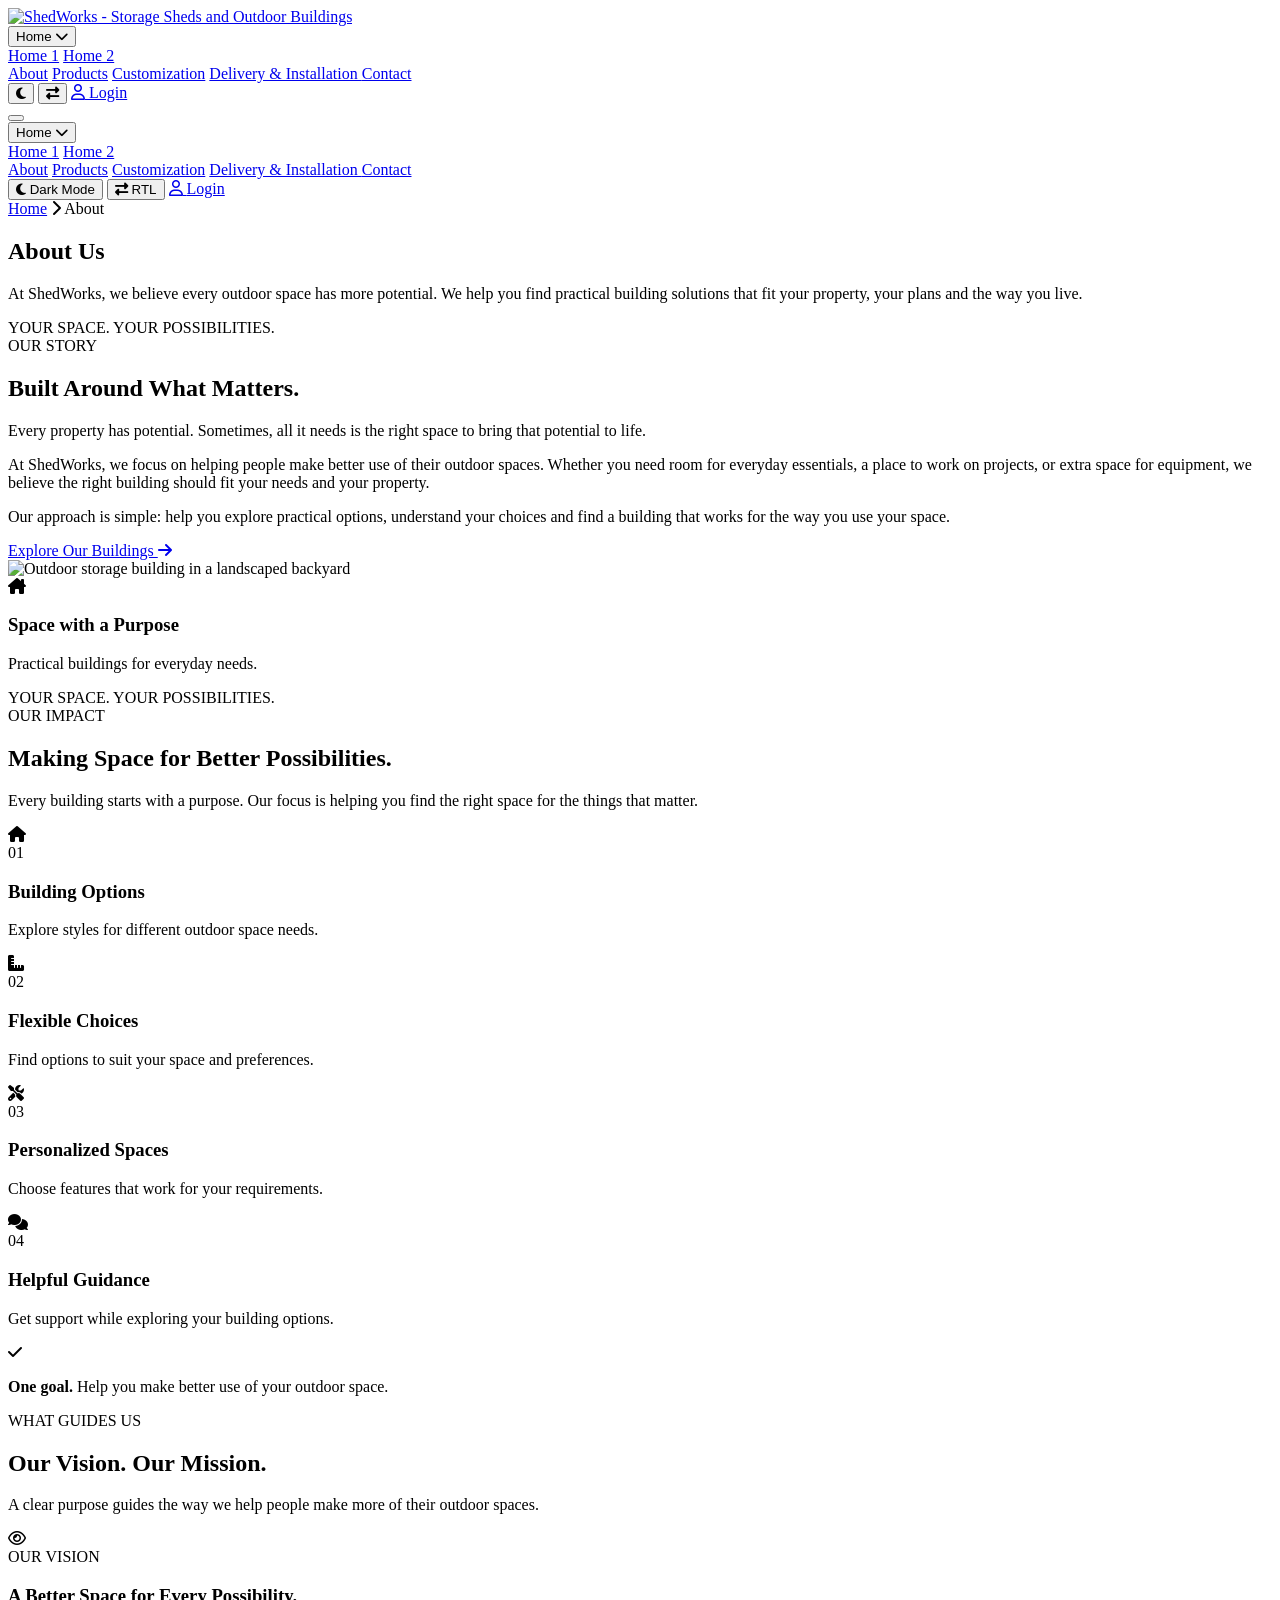
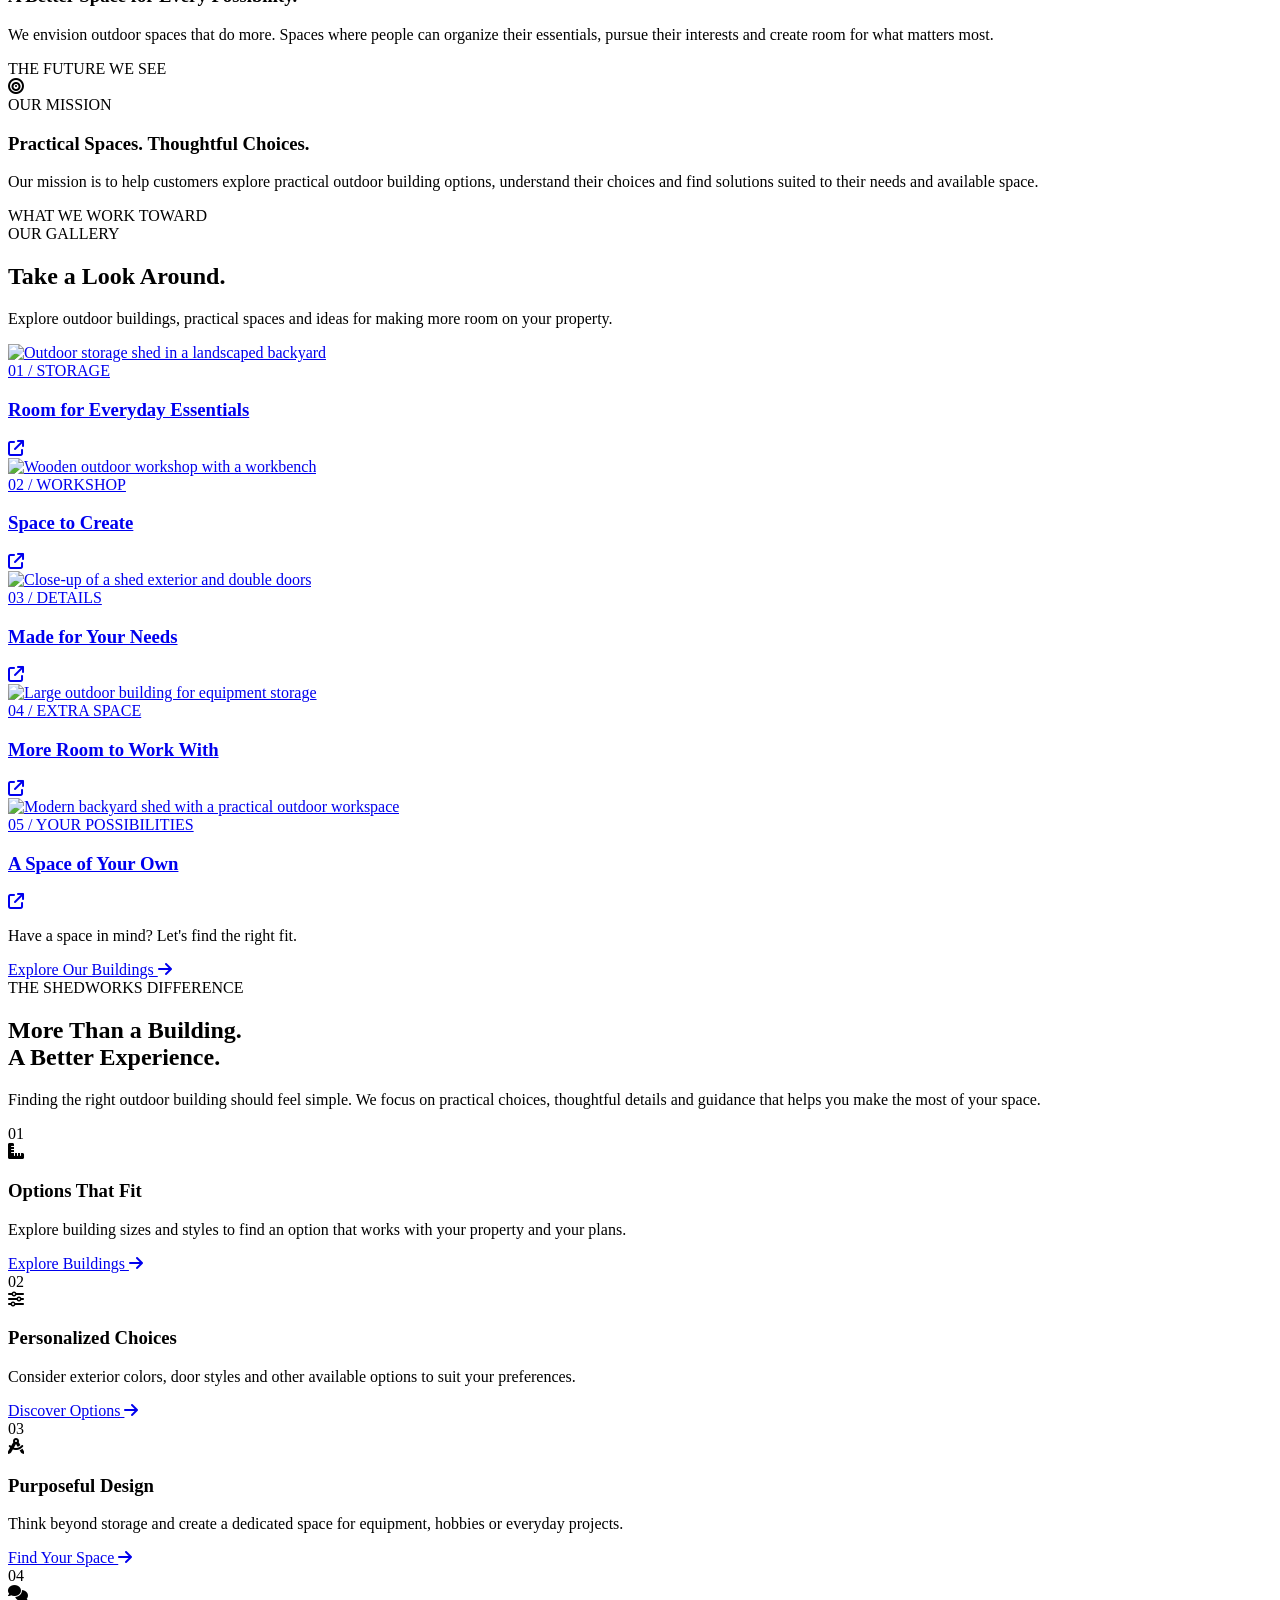
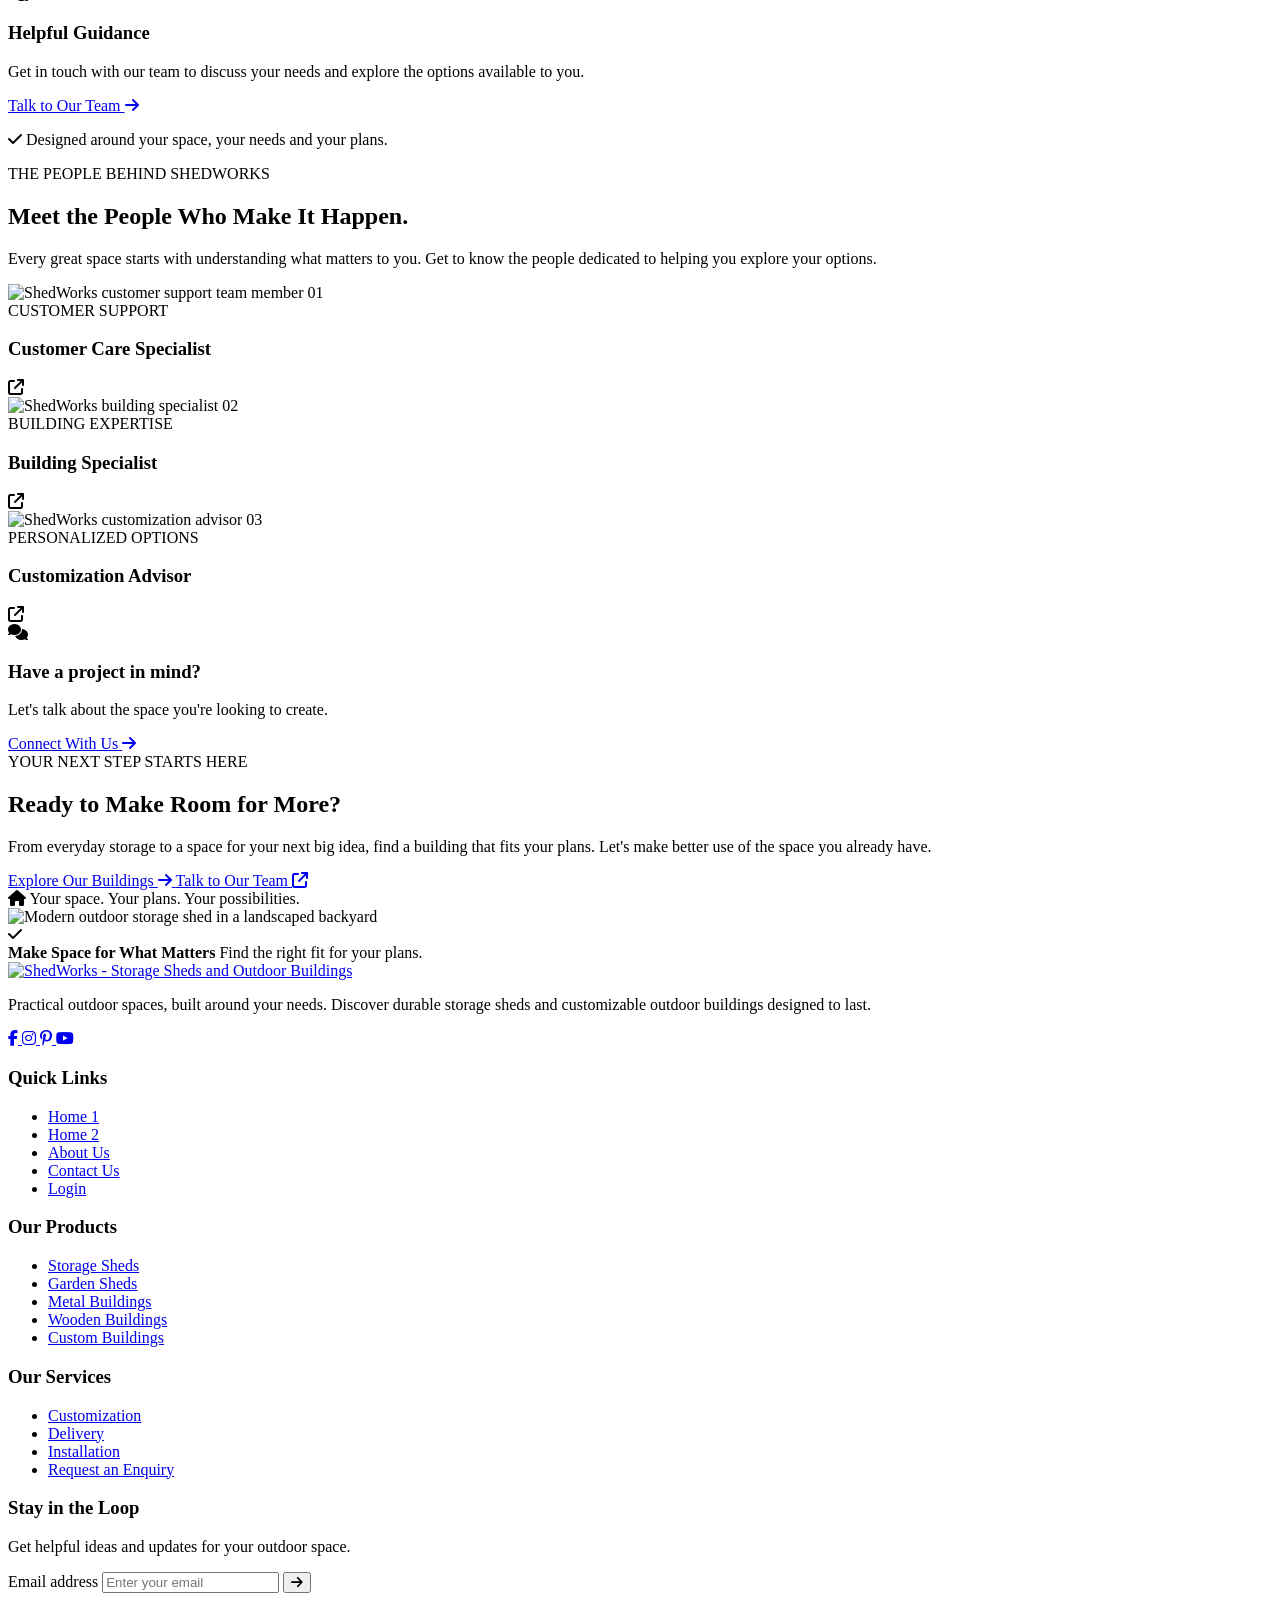
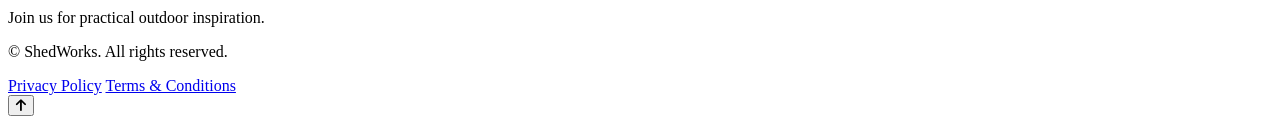
==== about.html @ f92cc361 "Add files via upload" ====
<!DOCTYPE html>
<html lang="en">

<head>
    <meta charset="UTF-8">
    <meta name="viewport" content="width=device-width, initial-scale=1.0">
    <script src="js/preferences.js"></script>

    <title>ShedWorks</title>

    <meta name="description"
        content="Explore durable storage sheds, garden sheds, garages, and customizable outdoor buildings with ShedWorks.">

    <!-- Google Fonts -->
    <link rel="preconnect" href="https://fonts.googleapis.com">
    <link rel="preconnect" href="https://fonts.gstatic.com" crossorigin>

    <!-- Website Favicon -->
    <link rel="icon" type="image/png" href="images/favicon.png">


    <link href="https://fonts.googleapis.com/css2?family=DM+Sans:wght@400;500&family=Sora:wght@400;500;600&display=swap"
        rel="stylesheet">

    <!-- Font Awesome -->
    <link rel="stylesheet" href="https://cdnjs.cloudflare.com/ajax/libs/font-awesome/6.7.2/css/all.min.css">

    <!-- Main CSS -->
    <link rel="stylesheet" href="css/style.css">
</head>

<body>


    <!-- ================= HEADER ================= -->
    <header class="sw-header" id="siteHeader">
        <div class="sw-header-inner">

            <!-- Logo: Left Edge -->
            <a href="index.html" class="sw-logo" aria-label="ShedWorks Home">
                <img src="images/logo.png" alt="ShedWorks - Storage Sheds and Outdoor Buildings">
            </a>

            <!-- Desktop Navigation: Center -->
            <nav class="sw-desktop-nav" aria-label="Main navigation">
                <div class="sw-nav-item sw-home-item">
                    <button class="sw-nav-link sw-home-trigger" type="button" aria-expanded="false"
                        aria-controls="swHomeDropdown">
                        <span>Home</span>
                        <i class="fa-solid fa-chevron-down"></i>
                    </button>

                    <div class="sw-home-dropdown" id="swHomeDropdown">
                        <a href="index.html">Home 1</a>
                        <a href="home-2.html">Home 2</a>
                    </div>
                </div>

                <a href="about.html" class="sw-nav-link">About</a>
                <a href="products.html" class="sw-nav-link">Products</a>
                <a href="customization.html" class="sw-nav-link">Customization</a>
                <a href="delivery-installation.html" class="sw-nav-link">
                    Delivery &amp; Installation
                </a>
                <a href="contact.html" class="sw-nav-link">Contact</a>
            </nav>

            <!-- Desktop Actions: Right Edge -->
            <div class="sw-desktop-actions">

                <button class="sw-icon-btn sw-theme-toggle" type="button" aria-label="Enable dark mode"
                    title="Toggle dark mode">
                    <i class="fa-solid fa-moon"></i>
                </button>

                <button class="sw-icon-btn sw-rtl-toggle" type="button" aria-label="Switch to RTL layout"
                    aria-pressed="false" title="Toggle RTL">
                    <i class="fa-solid fa-right-left"></i>
                </button>

                <a href="login.html" class="sw-login-btn">
                    <i class="fa-regular fa-user"></i>
                    <span>Login</span>
                </a>

            </div>

            <!-- Responsive Menu Toggle -->
            <button class="sw-menu-toggle" type="button" aria-label="Open navigation menu" aria-expanded="false"
                aria-controls="swMobileMenu">
                <span></span>
                <span></span>
                <span></span>
            </button>

        </div>

        <!-- Responsive Navigation Panel -->
        <div class="sw-mobile-menu" id="swMobileMenu" aria-hidden="true">

            <nav class="sw-mobile-nav" aria-label="Mobile navigation">

                <div class="sw-mobile-home">
                    <button class="sw-mobile-home-trigger" type="button" aria-expanded="false"
                        aria-controls="swMobileHomeDropdown">
                        <span>Home</span>
                        <i class="fa-solid fa-chevron-down"></i>
                    </button>

                    <div class="sw-mobile-home-dropdown" id="swMobileHomeDropdown">
                        <a href="index.html">Home 1</a>
                        <a href="home-2.html">Home 2</a>
                    </div>
                </div>

                <a href="about.html">About</a>
                <a href="products.html">Products</a>
                <a href="customization.html">Customization</a>
                <a href="delivery-installation.html">
                    Delivery &amp; Installation
                </a>
                <a href="contact.html">Contact</a>

            </nav>

            <!-- Toggles and Login Inside Responsive Menu -->
            <div class="sw-mobile-actions">

                <button class="sw-mobile-action sw-theme-toggle" type="button" aria-label="Enable dark mode">
                    <i class="fa-solid fa-moon"></i>
                    <span>Dark Mode</span>
                </button>

                <button class="sw-mobile-action sw-rtl-toggle" type="button" aria-pressed="false"
                    aria-label="Switch to RTL layout">
                    <i class="fa-solid fa-right-left"></i>
                    <span>RTL</span>
                </button>

                <a href="login.html" class="sw-mobile-login">
                    <i class="fa-regular fa-user"></i>
                    <span>Login</span>
                </a>

            </div>
        </div>
    </header>
    <!-- =============== END HEADER =============== -->


    <!-- =========================================
     SHEDWORKS — COMMON INNER PAGE HERO
========================================= -->
    <section class="sw-pagehero about-banner" id="pageHero">

        <div class="sw-pagehero-overlay"></div>

        <div class="sw-pagehero-container">

            <div class="sw-pagehero-content">

                <div class="sw-pagehero-breadcrumb">
                    <a href="index.html">Home</a>
                    <i class="fa-solid fa-chevron-right"></i>
                    <span aria-current="page">About</span>
                </div>

                <h1 class="sw-pagehero-title">
                    About Us
                </h1>

                <p class="sw-pagehero-description">
                    At ShedWorks, we believe every outdoor space has more potential. We help you find practical building
                    solutions that fit your property, your plans and the way you live.
                </p>

                <div class="sw-pagehero-bottom">
                    <span class="sw-pagehero-bottom-line"></span>
                    <span class="sw-pagehero-bottom-text">
                        YOUR SPACE. YOUR POSSIBILITIES.
                    </span>
                </div>

            </div>

        </div>

    </section>
    <!-- =============== END COMMON PAGE HERO =============== -->


    <!-- ==========================================
     ABOUT PAGE - OUR STORY
=========================================== -->
    <section class="sw-about-story" id="ourStory">

        <div class="sw-about-story-container">

            <!-- LEFT CONTENT -->
            <div class="sw-about-story-content">

                <span class="sw-about-story-eyebrow">
                    <span class="sw-about-story-line"></span>
                    OUR STORY
                </span>

                <h2 class="sw-about-story-title">
                    Built Around
                    <span>What Matters.</span>
                </h2>

                <p class="sw-about-story-intro">
                    Every property has potential. Sometimes, all it needs
                    is the right space to bring that potential to life.
                </p>

                <p class="sw-about-story-text">
                    At ShedWorks, we focus on helping people make better
                    use of their outdoor spaces. Whether you need room
                    for everyday essentials, a place to work on projects,
                    or extra space for equipment, we believe the right
                    building should fit your needs and your property.
                </p>

                <p class="sw-about-story-text">
                    Our approach is simple: help you explore practical
                    options, understand your choices and find a building
                    that works for the way you use your space.
                </p>

                <a href="products.html" class="sw-about-story-btn">
                    Explore Our Buildings
                    <i class="fa-solid fa-arrow-right"></i>
                </a>

            </div>

            <!-- RIGHT VISUAL -->
            <div class="sw-about-story-visual">

                <div class="sw-about-story-image">
                    <img src="images/about-our-story.jpg" alt="Outdoor storage building in a landscaped backyard"
                        loading="lazy">
                </div>

                <div class="sw-about-story-note">

                    <div class="sw-about-story-note-icon">
                        <i class="fa-solid fa-house-chimney"></i>
                    </div>

                    <div class="sw-about-story-note-content">
                        <h3>Space with a Purpose</h3>
                        <p>Practical buildings for everyday needs.</p>
                    </div>

                </div>

                <div class="sw-about-story-caption">
                    <span class="sw-about-story-caption-dot"></span>
                    YOUR SPACE. YOUR POSSIBILITIES.
                </div>

            </div>

        </div>

    </section>


    <!-- ==========================================
     ABOUT PAGE - OUR IMPACT / STATS
=========================================== -->
    <section class="sw-about-stats" id="ourImpact">

        <div class="sw-about-stats-container">

            <!-- SECTION HEADING -->
            <div class="sw-about-stats-heading">

                <span class="sw-about-stats-eyebrow">
                    OUR IMPACT
                </span>

                <h2>
                    Making Space for
                    <span>Better Possibilities.</span>
                </h2>

                <p>
                    Every building starts with a purpose.
                    Our focus is helping you find the right space
                    for the things that matter.
                </p>

            </div>

            <!-- STATS CARDS -->
            <div class="sw-about-stats-grid">

                <article class="sw-about-stat-card">
                    <div class="sw-about-stat-icon">
                        <i class="fa-solid fa-house"></i>
                    </div>

                    <span class="sw-about-stat-number">01</span>

                    <h3>Building Options</h3>

                    <p>
                        Explore styles for different outdoor space needs.
                    </p>
                </article>

                <article class="sw-about-stat-card">
                    <div class="sw-about-stat-icon">
                        <i class="fa-solid fa-ruler-combined"></i>
                    </div>

                    <span class="sw-about-stat-number">02</span>

                    <h3>Flexible Choices</h3>

                    <p>
                        Find options to suit your space and preferences.
                    </p>
                </article>

                <article class="sw-about-stat-card">
                    <div class="sw-about-stat-icon">
                        <i class="fa-solid fa-screwdriver-wrench"></i>
                    </div>

                    <span class="sw-about-stat-number">03</span>

                    <h3>Personalized Spaces</h3>

                    <p>
                        Choose features that work for your requirements.
                    </p>
                </article>

                <article class="sw-about-stat-card">
                    <div class="sw-about-stat-icon">
                        <i class="fa-solid fa-comments"></i>
                    </div>

                    <span class="sw-about-stat-number">04</span>

                    <h3>Helpful Guidance</h3>

                    <p>
                        Get support while exploring your building options.
                    </p>
                </article>

            </div>

            <!-- BOTTOM MESSAGE -->
            <div class="sw-about-stats-bottom">
                <div class="sw-about-stats-bottom-mark">
                    <i class="fa-solid fa-check"></i>
                </div>

                <p>
                    <strong>One goal.</strong>
                    Help you make better use of your outdoor space.
                </p>

            </div>

        </div>

    </section>


    <!-- ==========================================
     ABOUT PAGE - VISION & MISSION
=========================================== -->
    <section class="sw-about-purpose" id="ourPurpose">

        <div class="sw-about-purpose-container">

            <!-- SECTION HEADER -->
            <div class="sw-about-purpose-heading">
                <span class="sw-about-purpose-eyebrow">
                    WHAT GUIDES US
                </span>

                <h2>
                    Our Vision. <span>Our Mission.</span>
                </h2>

                <p>
                    A clear purpose guides the way we help people
                    make more of their outdoor spaces.
                </p>
            </div>

            <!-- VISION & MISSION CARDS -->
            <div class="sw-about-purpose-grid">

                <!-- VISION CARD -->
                <article class="sw-about-purpose-card sw-about-vision">

                    <div class="sw-about-purpose-card-top">
                        <div class="sw-about-purpose-icon">
                            <i class="fa-regular fa-eye"></i>
                        </div>

                        <span class="sw-about-purpose-label">
                            OUR VISION
                        </span>
                    </div>

                    <h3>
                        A Better Space for
                        <span>Every Possibility.</span>
                    </h3>

                    <p>
                        We envision outdoor spaces that do more.
                        Spaces where people can organize their essentials,
                        pursue their interests and create room for what
                        matters most.
                    </p>

                    <div class="sw-about-purpose-bottom">
                        <span class="sw-about-purpose-line"></span>
                        <span>THE FUTURE WE SEE</span>
                    </div>

                </article>

                <!-- MISSION CARD -->
                <article class="sw-about-purpose-card sw-about-mission">

                    <div class="sw-about-purpose-card-top">
                        <div class="sw-about-purpose-icon">
                            <i class="fa-solid fa-bullseye"></i>
                        </div>

                        <span class="sw-about-purpose-label">
                            OUR MISSION
                        </span>
                    </div>

                    <h3>
                        Practical Spaces.
                        <span>Thoughtful Choices.</span>
                    </h3>

                    <p>
                        Our mission is to help customers explore practical
                        outdoor building options, understand their choices
                        and find solutions suited to their needs and
                        available space.
                    </p>

                    <div class="sw-about-purpose-bottom">
                        <span class="sw-about-purpose-line"></span>
                        <span>WHAT WE WORK TOWARD</span>
                    </div>

                </article>

            </div>

        </div>

    </section>


    <!-- ==========================================
     ABOUT PAGE - OUR GALLERY
=========================================== -->
    <section class="sw-about-gallery" id="ourGallery">

        <div class="sw-about-gallery-container">

            <!-- SECTION HEADER -->
            <div class="sw-about-gallery-header">
                <div>
                    <span class="sw-about-gallery-eyebrow">
                        OUR GALLERY
                    </span>

                    <h2>
                        Take a Look <span>Around.</span>
                    </h2>
                </div>

                <p>
                    Explore outdoor buildings, practical spaces
                    and ideas for making more room on your property.
                </p>
            </div>

            <!-- GALLERY GRID -->
            <div class="sw-about-gallery-grid">

                <!-- IMAGE 1 -->
                <a href="products.html" class="sw-about-gallery-item sw-about-gallery-large">

                    <img src="images/about-gallery-1.jpg" alt="Outdoor storage shed in a landscaped backyard"
                        loading="lazy">

                    <div class="sw-about-gallery-overlay">
                        <span>01 / STORAGE</span>
                        <h3>Room for Everyday Essentials</h3>
                        <span class="sw-about-gallery-arrow">
                            <i class="fa-solid fa-arrow-up-right-from-square"></i>
                        </span>
                    </div>

                </a>

                <!-- IMAGE 2 -->
                <a href="products.html" class="sw-about-gallery-item">

                    <img src="images/about-gallery-2.jpg" alt="Wooden outdoor workshop with a workbench" loading="lazy">

                    <div class="sw-about-gallery-overlay">
                        <span>02 / WORKSHOP</span>
                        <h3>Space to Create</h3>
                        <span class="sw-about-gallery-arrow">
                            <i class="fa-solid fa-arrow-up-right-from-square"></i>
                        </span>
                    </div>

                </a>

                <!-- IMAGE 3 -->
                <a href="customization.html" class="sw-about-gallery-item">

                    <img src="images/about-gallery-3.jpg" alt="Close-up of a shed exterior and double doors"
                        loading="lazy">

                    <div class="sw-about-gallery-overlay">
                        <span>03 / DETAILS</span>
                        <h3>Made for Your Needs</h3>
                        <span class="sw-about-gallery-arrow">
                            <i class="fa-solid fa-arrow-up-right-from-square"></i>
                        </span>
                    </div>

                </a>

                <!-- IMAGE 4 -->
                <a href="products.html" class="sw-about-gallery-item">

                    <img src="images/about-gallery-4.jpg" alt="Large outdoor building for equipment storage"
                        loading="lazy">

                    <div class="sw-about-gallery-overlay">
                        <span>04 / EXTRA SPACE</span>
                        <h3>More Room to Work With</h3>
                        <span class="sw-about-gallery-arrow">
                            <i class="fa-solid fa-arrow-up-right-from-square"></i>
                        </span>
                    </div>

                </a>


                <a href="products.html" class="sw-about-gallery-item">

                    <img src="images/about-gallery-5.jpg" alt="Modern backyard shed with a practical outdoor workspace"
                        loading="lazy">

                    <div class="sw-about-gallery-overlay">
                        <span>05 / YOUR POSSIBILITIES</span>
                        <h3>A Space of Your Own</h3>
                        <span class="sw-about-gallery-arrow">
                            <i class="fa-solid fa-arrow-up-right-from-square"></i>
                        </span>
                    </div>

                </a>

            </div>

            <!-- BOTTOM CTA -->
            <div class="sw-about-gallery-bottom">
                <p>Have a space in mind? Let's find the right fit.</p>

                <a href="products.html" class="sw-about-gallery-btn">
                    Explore Our Buildings
                    <i class="fa-solid fa-arrow-right"></i>
                </a>
            </div>

        </div>

    </section>


    <!-- WHAT MAKES US DIFFERENT -->
    <section class="sw-about-different">

        <div class="sw-about-different-container">

            <div class="sw-about-different-heading">
                <span class="sw-about-different-eyebrow">
                    THE SHEDWORKS DIFFERENCE
                </span>

                <h2>
                    More Than a Building.<br>
                    <span>A Better Experience.</span>
                </h2>

                <p>
                    Finding the right outdoor building should feel simple.
                    We focus on practical choices, thoughtful details and
                    guidance that helps you make the most of your space.
                </p>
            </div>

            <div class="sw-about-different-grid">

                <article class="sw-about-different-card">
                    <div class="sw-about-different-number">01</div>

                    <div class="sw-about-different-icon">
                        <i class="fa-solid fa-ruler-combined"></i>
                    </div>

                    <h3>Options That Fit</h3>

                    <p>
                        Explore building sizes and styles to find an option
                        that works with your property and your plans.
                    </p>

                    <a href="products.html" class="sw-about-different-link">
                        Explore Buildings
                        <i class="fa-solid fa-arrow-right"></i>
                    </a>
                </article>

                <article class="sw-about-different-card">
                    <div class="sw-about-different-number">02</div>

                    <div class="sw-about-different-icon">
                        <i class="fa-solid fa-sliders"></i>
                    </div>

                    <h3>Personalized Choices</h3>

                    <p>
                        Consider exterior colors, door styles and other
                        available options to suit your preferences.
                    </p>

                    <a href="customization.html" class="sw-about-different-link">
                        Discover Options
                        <i class="fa-solid fa-arrow-right"></i>
                    </a>
                </article>

                <article class="sw-about-different-card">
                    <div class="sw-about-different-number">03</div>

                    <div class="sw-about-different-icon">
                        <i class="fa-solid fa-compass-drafting"></i>
                    </div>

                    <h3>Purposeful Design</h3>

                    <p>
                        Think beyond storage and create a dedicated space
                        for equipment, hobbies or everyday projects.
                    </p>

                    <a href="products.html" class="sw-about-different-link">
                        Find Your Space
                        <i class="fa-solid fa-arrow-right"></i>
                    </a>
                </article>

                <article class="sw-about-different-card">
                    <div class="sw-about-different-number">04</div>

                    <div class="sw-about-different-icon">
                        <i class="fa-solid fa-comments"></i>
                    </div>

                    <h3>Helpful Guidance</h3>

                    <p>
                        Get in touch with our team to discuss your needs
                        and explore the options available to you.
                    </p>

                    <a href="contact.html" class="sw-about-different-link">
                        Talk to Our Team
                        <i class="fa-solid fa-arrow-right"></i>
                    </a>
                </article>

            </div>

            <div class="sw-about-different-bottom">
                <span class="sw-about-different-bottom-line"></span>

                <p>
                    <i class="fa-solid fa-check"></i>
                    Designed around your space, your needs and your plans.
                </p>

                <span class="sw-about-different-bottom-line"></span>
            </div>

        </div>

    </section>


    <!-- ABOUT PAGE - MEET OUR TEAM -->
    <section class="sw-about-team">

        <div class="sw-about-team-container">

            <div class="sw-about-team-header">
                <div>
                    <span class="sw-about-team-eyebrow">THE PEOPLE BEHIND SHEDWORKS</span>
                    <h2>Meet the People Who <span>Make It Happen.</span></h2>
                </div>

                <p>
                    Every great space starts with understanding what matters to you.
                    Get to know the people dedicated to helping you explore your options.
                </p>
            </div>

            <div class="sw-about-team-grid">

                <!-- Team Member 1 -->
                <article class="sw-about-team-card">
                    <div class="sw-about-team-image">
                        <img src="images/about-team-1.jpg" alt="ShedWorks customer support team member" loading="lazy">

                        <span class="sw-about-team-index">01</span>
                    </div>

                    <div class="sw-about-team-info">
                        <div>
                            <span class="sw-about-team-role">CUSTOMER SUPPORT</span>
                            <h3>Customer Care Specialist</h3>
                        </div>

                        <span class="sw-about-team-arrow">
                            <i class="fa-solid fa-arrow-up-right-from-square"></i>
                        </span>
                    </div>
                </article>

                <!-- Team Member 2 -->
                <article class="sw-about-team-card">
                    <div class="sw-about-team-image">
                        <img src="images/about-team-2.jpg" alt="ShedWorks building specialist" loading="lazy">

                        <span class="sw-about-team-index">02</span>
                    </div>

                    <div class="sw-about-team-info">
                        <div>
                            <span class="sw-about-team-role">BUILDING EXPERTISE</span>
                            <h3>Building Specialist</h3>
                        </div>

                        <span class="sw-about-team-arrow">
                            <i class="fa-solid fa-arrow-up-right-from-square"></i>
                        </span>
                    </div>
                </article>

                <!-- Team Member 3 -->
                <article class="sw-about-team-card">
                    <div class="sw-about-team-image">
                        <img src="images/about-team-3.jpg" alt="ShedWorks customization advisor" loading="lazy">

                        <span class="sw-about-team-index">03</span>
                    </div>

                    <div class="sw-about-team-info">
                        <div>
                            <span class="sw-about-team-role">PERSONALIZED OPTIONS</span>
                            <h3>Customization Advisor</h3>
                        </div>

                        <span class="sw-about-team-arrow">
                            <i class="fa-solid fa-arrow-up-right-from-square"></i>
                        </span>
                    </div>
                </article>

            </div>

            <div class="sw-about-team-footer">
                <div class="sw-about-team-footer-text">
                    <span class="sw-about-team-footer-icon">
                        <i class="fa-solid fa-comments"></i>
                    </span>

                    <div>
                        <h3>Have a project in mind?</h3>
                        <p>Let's talk about the space you're looking to create.</p>
                    </div>
                </div>

                <a href="contact.html" class="sw-about-team-contact">
                    Connect With Us
                    <i class="fa-solid fa-arrow-right"></i>
                </a>
            </div>

        </div>

    </section>


    <!-- ABOUT PAGE - FINAL CTA -->
    <section class="sw-about-final-cta">

        <div class="sw-about-final-cta-container">

            <div class="sw-about-final-cta-content">

                <span class="sw-about-final-cta-eyebrow">
                    YOUR NEXT STEP STARTS HERE
                </span>

                <h2>
                    Ready to Make Room
                    <span>for More?</span>
                </h2>

                <p>
                    From everyday storage to a space for your next big idea,
                    find a building that fits your plans. Let's make better
                    use of the space you already have.
                </p>

                <div class="sw-about-final-cta-actions">

                    <a href="products.html" class="sw-about-final-cta-primary">
                        Explore Our Buildings
                        <i class="fa-solid fa-arrow-right"></i>
                    </a>

                    <a href="contact.html" class="sw-about-final-cta-secondary">
                        Talk to Our Team
                        <i class="fa-solid fa-arrow-up-right-from-square"></i>
                    </a>

                </div>

                <div class="sw-about-final-cta-note">
                    <i class="fa-solid fa-house"></i>
                    <span>Your space. Your plans. Your possibilities.</span>
                </div>

            </div>

            <div class="sw-about-final-cta-visual">

                <img src="images/about-final-cta.jpg" alt="Modern outdoor storage shed in a landscaped backyard"
                    loading="lazy">

                <div class="sw-about-final-cta-image-label">
                    <span class="sw-about-final-cta-label-icon">
                        <i class="fa-solid fa-check"></i>
                    </span>

                    <div>
                        <strong>Make Space for What Matters</strong>
                        <span>Find the right fit for your plans.</span>
                    </div>
                </div>

                <span class="sw-about-final-cta-decoration"></span>

            </div>

        </div>

    </section>


    <!-- ================= SHEDWORKS FOOTER ================= -->
    <footer class="sw-footer">

        <!-- Main Footer -->
        <div class="sw-footer-main">
            <div class="sw-footer-container">

                <!-- Brand Column -->
                <div class="sw-footer-brand">
                    <a href="index.html" class="sw-footer-logo">
                        <img src="images/logo-light.png" alt="ShedWorks - Storage Sheds and Outdoor Buildings">
                    </a>

                    <p class="sw-footer-description">
                        Practical outdoor spaces, built around your needs.
                        Discover durable storage sheds and customizable
                        outdoor buildings designed to last.
                    </p>

                    <div class="sw-footer-socials">
                        <a href="#" aria-label="Facebook">
                            <i class="fa-brands fa-facebook-f"></i>
                        </a>
                        <a href="#" aria-label="Instagram">
                            <i class="fa-brands fa-instagram"></i>
                        </a>
                        <a href="#" aria-label="Pinterest">
                            <i class="fa-brands fa-pinterest-p"></i>
                        </a>
                        <a href="#" aria-label="YouTube">
                            <i class="fa-brands fa-youtube"></i>
                        </a>
                    </div>
                </div>

                <!-- Quick Links -->
                <div class="sw-footer-column">
                    <h3>Quick Links</h3>
                    <ul>
                        <li><a href="index.html">Home 1</a></li>
                        <li><a href="home-2.html">Home 2</a></li>
                        <li><a href="about.html">About Us</a></li>
                        <li><a href="contact.html">Contact Us</a></li>
                        <li><a href="login.html">Login</a></li>
                    </ul>
                </div>

                <!-- Products -->
                <div class="sw-footer-column">
                    <h3>Our Products</h3>
                    <ul>
                        <li><a href="products.html">Storage Sheds</a></li>
                        <li><a href="products.html">Garden Sheds</a></li>
                        <li><a href="products.html">Metal Buildings</a></li>
                        <li><a href="products.html">Wooden Buildings</a></li>
                        <li><a href="customization.html">Custom Buildings</a></li>
                    </ul>
                </div>

                <!-- Services -->
                <div class="sw-footer-column">
                    <h3>Our Services</h3>
                    <ul>
                        <li><a href="customization.html">Customization</a></li>
                        <li><a href="delivery-installation.html">Delivery</a></li>
                        <li><a href="delivery-installation.html">Installation</a></li>
                        <li><a href="contact.html">Request an Enquiry</a></li>
                    </ul>
                </div>

                <!-- Newsletter -->
                <div class="sw-footer-newsletter">
                    <h3>Stay in the Loop</h3>

                    <p>
                        Get helpful ideas and updates for your
                        outdoor space.
                    </p>

                    <form class="sw-newsletter-form" id="swNewsletterForm">
                        <label class="sw-sr-only" for="swNewsletterEmail">
                            Email address
                        </label>

                        <input type="email" id="swNewsletterEmail" name="email" placeholder="Enter your email" required>

                        <button type="submit" aria-label="Subscribe">
                            <i class="fa-solid fa-arrow-right"></i>
                        </button>
                    </form>

                    <p class="sw-newsletter-note" id="swNewsletterMessage" aria-live="polite">
                        Join us for practical outdoor inspiration.
                    </p>
                </div>

            </div>
        </div>

        <!-- Footer Bottom -->
        <div class="sw-footer-bottom">
            <div class="sw-footer-bottom-inner">

                <p>
                    &copy; <span id="swCopyrightYear"></span>
                    ShedWorks. All rights reserved.
                </p>

                <div class="sw-footer-bottom-links">
                    <a href="#">Privacy Policy</a>
                    <a href="#">Terms &amp; Conditions</a>
                </div>
            </div>
        </div>

    </footer>
    <!-- =============== END SHEDWORKS FOOTER =============== -->


    <!-- Scroll To Top Button -->
    <button class="sw-scroll-top" id="swScrollTop" type="button" aria-label="Scroll to top" title="Back to top">
        <i class="fa-solid fa-arrow-up"></i>
    </button>


    <script src="js/main.js"></script>

</body>

</html>
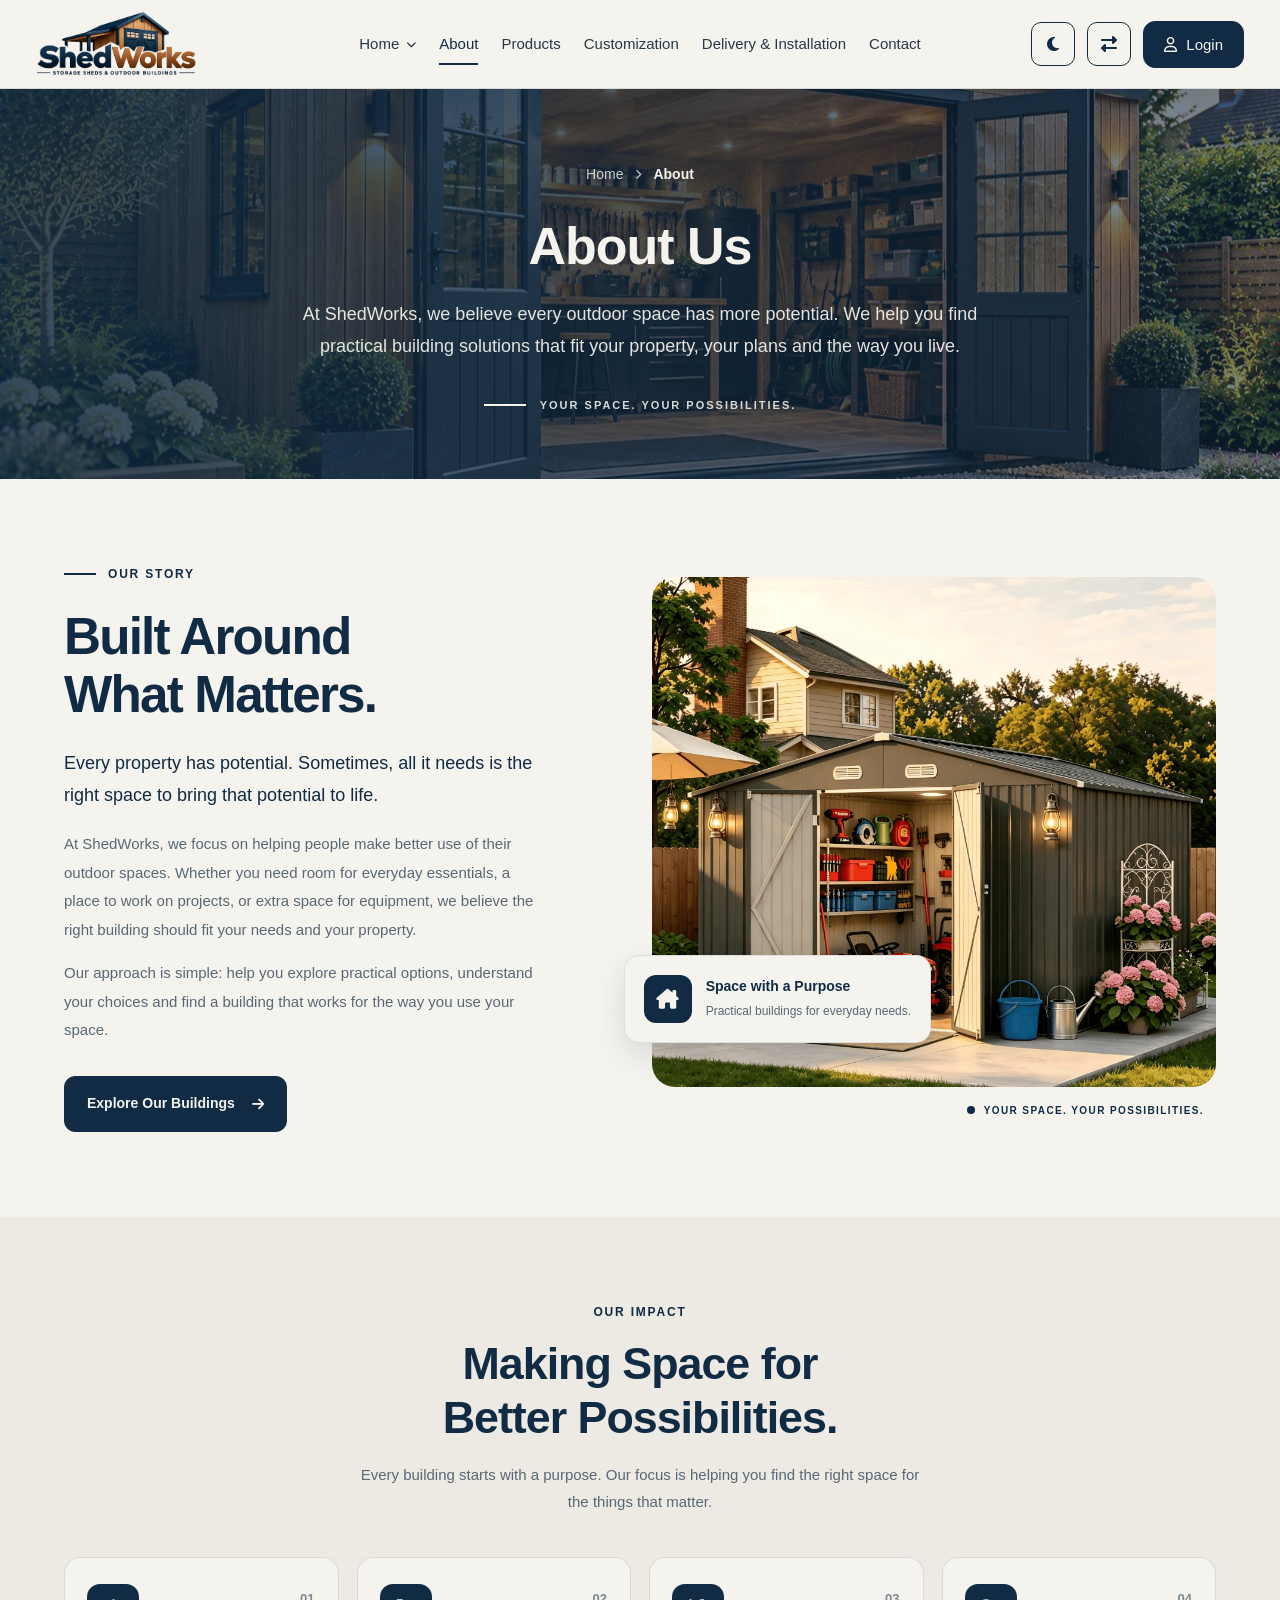
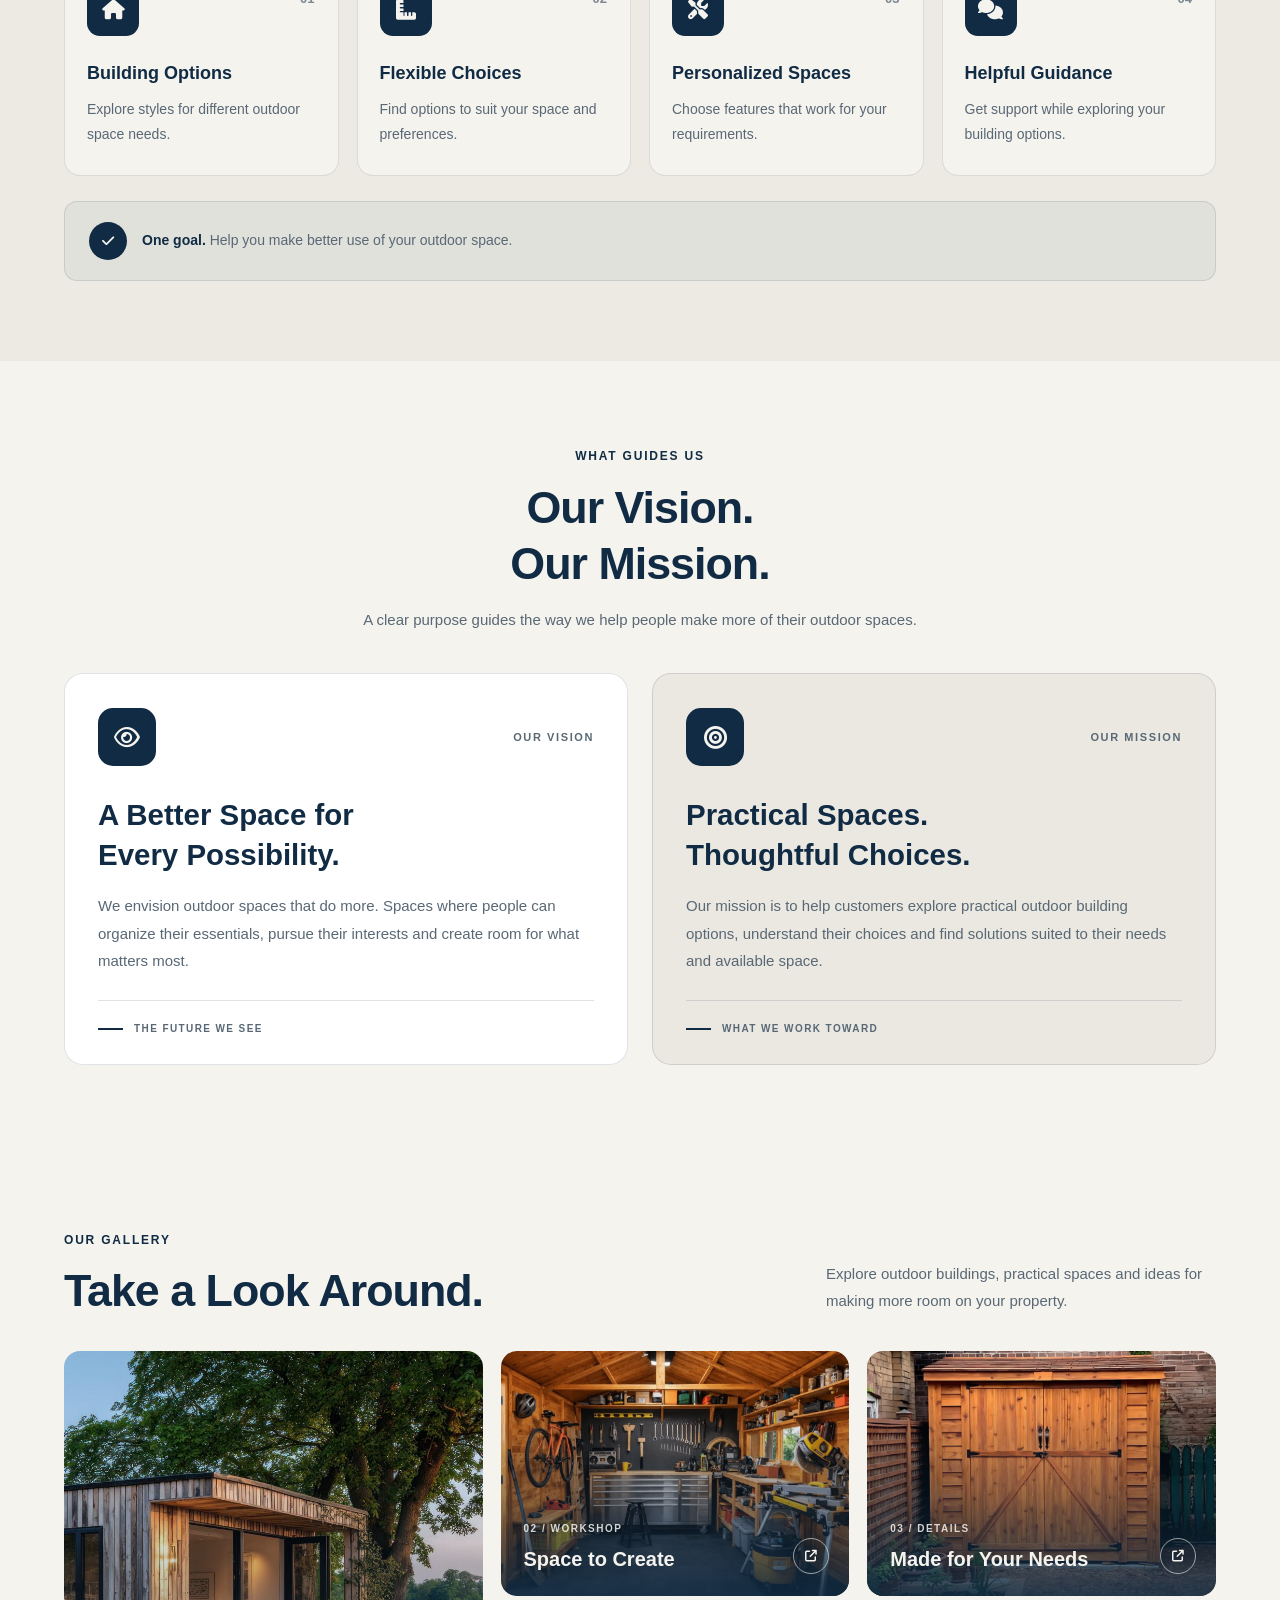
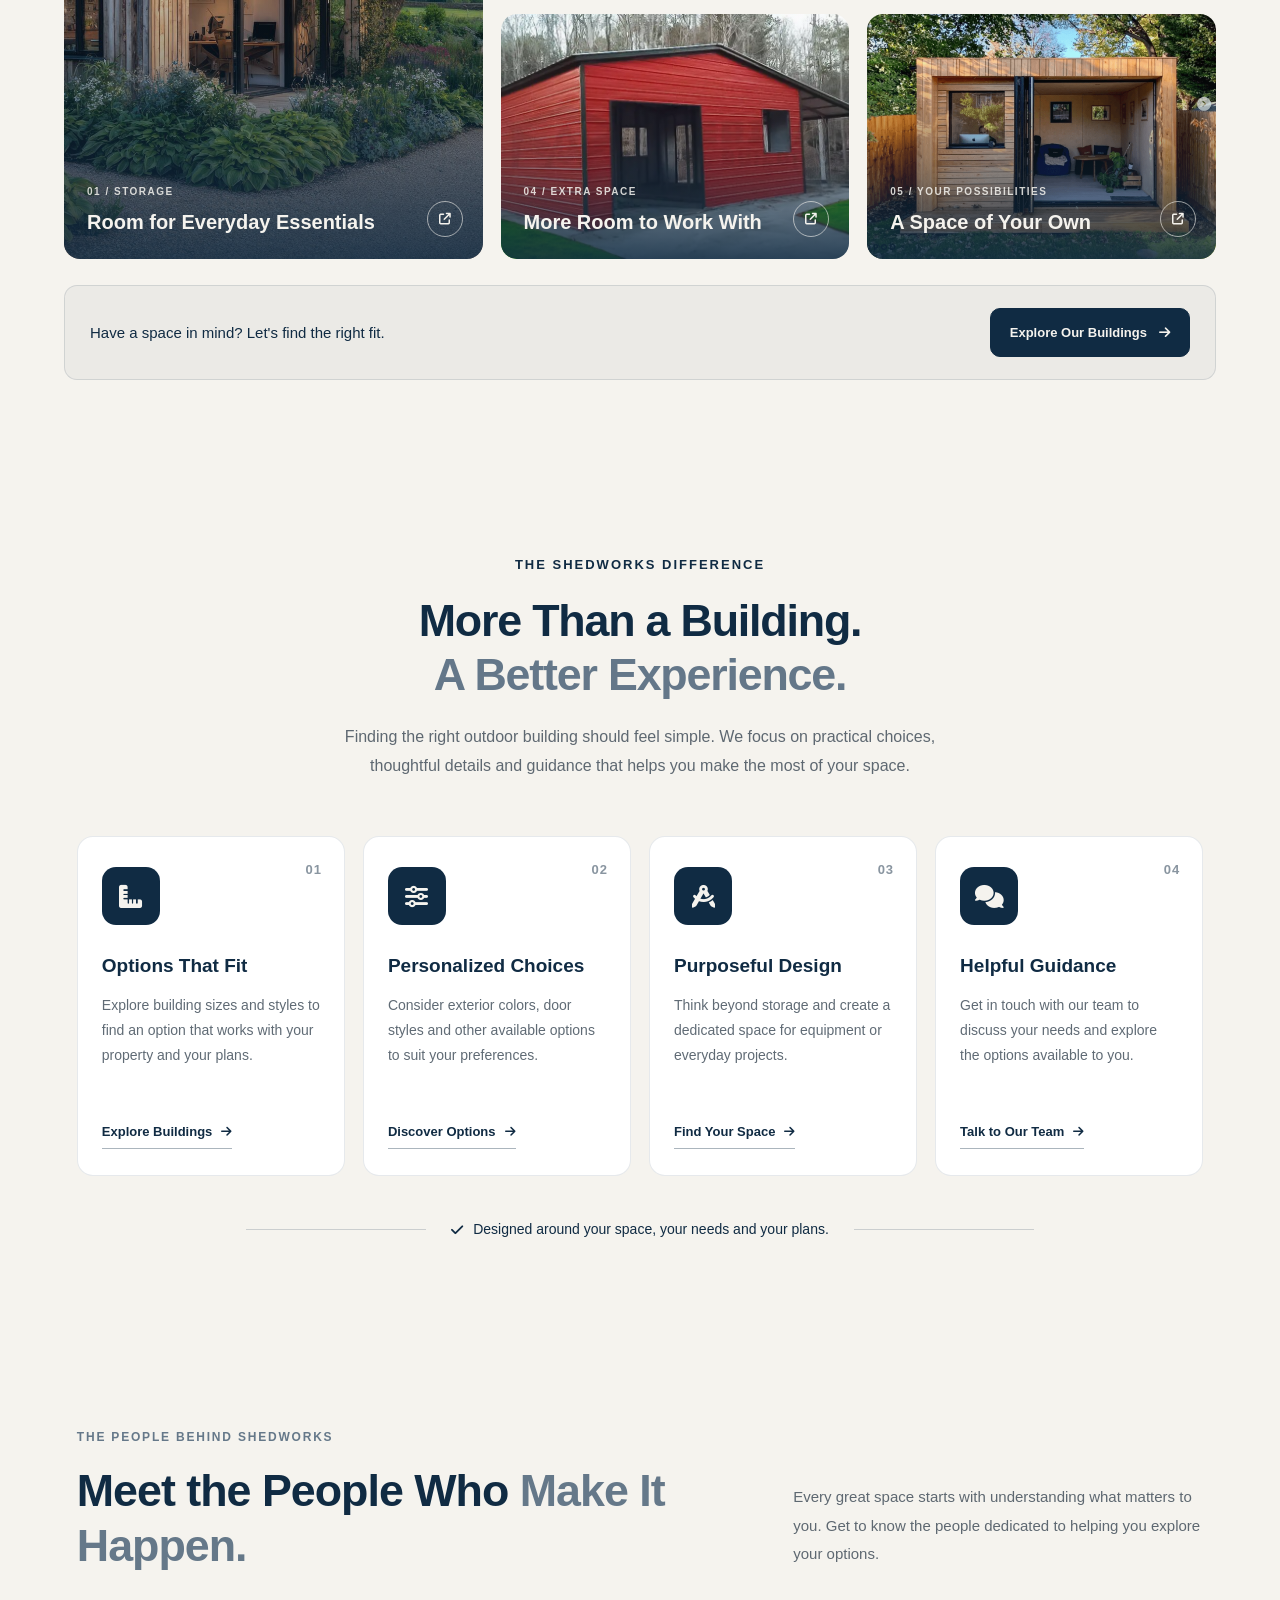
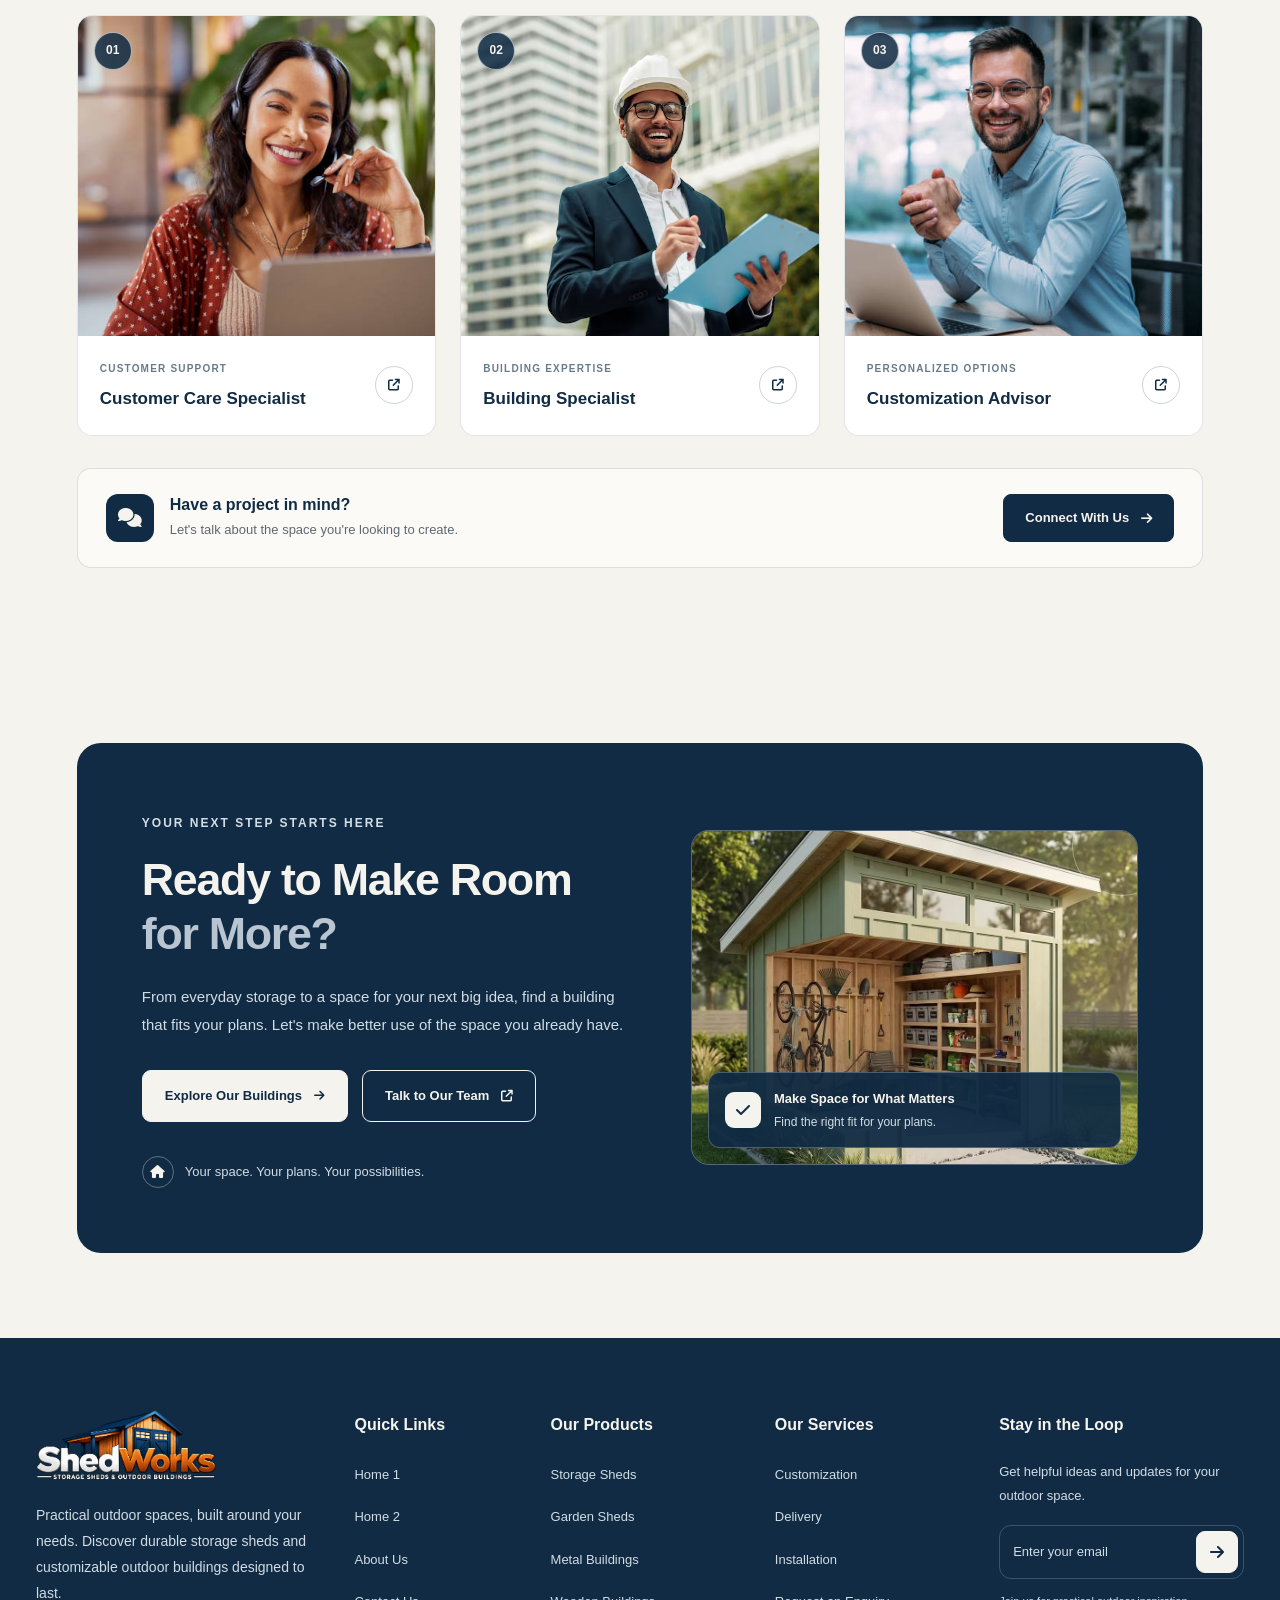
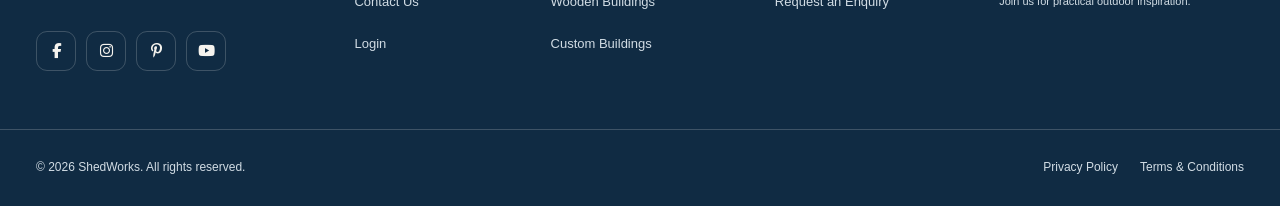
==== commit db970e3e: "Add files via upload" ====
--- a/about.html
+++ b/about.html
@@ -670,7 +670,7 @@
 
                     <p>
                         Think beyond storage and create a dedicated space
-                        for equipment, hobbies or everyday projects.
+                        for equipment or everyday projects.
                     </p>
 
                     <a href="products.html" class="sw-about-different-link">
@@ -1018,4 +1018,4 @@
 
 </body>
 
-</html>
+</html>
--- a/css/style.css
+++ b/css/style.css
@@ -0,0 +1,31895 @@
+/* ========================================
+   SHEDWORKS - GLOBAL STYLES
+======================================== */
+
+:root {
+    /* Theme Colors */
+    --primary-color: #102B43;
+    --secondary-color: #F5F3EE;
+
+    /* Text Colors */
+    --text-color: #263746;
+    --text-light: #F5F3EE;
+
+    /* Border Colors */
+    --border-color: #D9D8D2;
+
+    /* Typography */
+    --heading-font: 'Sora', sans-serif;
+    --body-font: 'DM Sans', sans-serif;
+
+    --heading-weight: 600;
+    --paragraph-weight: 400;
+
+    /* Border Radius */
+    --button-radius: 12px;
+    --card-radius: 16px;
+    --input-radius: 10px;
+
+    /* Layout */
+    --container-width: 1440px;
+    --section-spacing: 80px;
+}
+
+/* ========================================
+   RESET
+======================================== */
+
+* {
+    margin: 0;
+    padding: 0;
+    box-sizing: border-box;
+}
+
+html {
+    scroll-behavior: smooth;
+}
+
+body {
+    font-family: var(--body-font);
+    font-size: 16px;
+    font-weight: 400;
+    line-height: 1.7;
+    color: var(--text-color);
+    background-color: var(--secondary-color);
+}
+
+/* ========================================
+   HEADINGS
+======================================== */
+
+h1,
+h2,
+h3,
+h4,
+h5,
+h6 {
+    font-family: var(--heading-font);
+    font-weight: 600;
+    line-height: 1.2;
+    color: var(--primary-color);
+}
+
+/* ========================================
+   TEXT ELEMENTS
+======================================== */
+
+p {
+    font-family: var(--body-font);
+    font-weight: 400;
+    line-height: 1.7;
+}
+
+a {
+    color: inherit;
+    text-decoration: none;
+}
+
+ul,
+ol {
+    list-style: none;
+}
+
+img {
+    display: block;
+    max-width: 100%;
+    height: auto;
+}
+
+button,
+input,
+textarea,
+select {
+    font: inherit;
+}
+
+button {
+    cursor: pointer;
+}
+
+/* ========================================
+   COMMON CONTAINER
+======================================== */
+
+.container {
+    width: 100%;
+    max-width: var(--container-width);
+    margin-inline: auto;
+    padding-inline: 24px;
+}
+
+/* ========================================
+   BUTTONS
+======================================== */
+
+.btn {
+    display: inline-flex;
+    align-items: center;
+    justify-content: center;
+    gap: 10px;
+    padding: 13px 24px;
+    border: 1px solid transparent;
+    border-radius: var(--button-radius);
+    font-family: var(--body-font);
+    font-size: 15px;
+    font-weight: 500;
+    transition: background-color 0.3s ease,
+        color 0.3s ease,
+        border-color 0.3s ease;
+}
+
+.btn-primary {
+    color: var(--text-light);
+    background-color: var(--primary-color);
+    border-color: var(--primary-color);
+}
+
+.btn-primary:hover {
+    color: var(--primary-color);
+    background-color: var(--secondary-color);
+}
+
+.btn-secondary {
+    color: var(--primary-color);
+    background-color: var(--secondary-color);
+    border-color: var(--primary-color);
+}
+
+.btn-secondary:hover {
+    color: var(--text-light);
+    background-color: var(--primary-color);
+}
+
+/* ========================================
+   CARDS
+======================================== */
+
+.card {
+    background-color: #FFFFFF;
+    border: 1px solid var(--border-color);
+    border-radius: var(--card-radius);
+    overflow: hidden;
+}
+
+/* ========================================
+   FORM ELEMENTS
+======================================== */
+
+input,
+select,
+textarea {
+    width: 100%;
+    padding: 12px 14px;
+    color: var(--text-color);
+    background-color: #FFFFFF;
+    border: 1px solid var(--border-color);
+    border-radius: var(--input-radius);
+    outline: none;
+}
+
+input:focus,
+select:focus,
+textarea:focus {
+    border-color: var(--primary-color);
+}
+
+/* ========================================
+   SECTION SPACING
+======================================== */
+
+section {
+    padding-block: var(--section-spacing);
+}
+
+
+/* ========================================
+   COMMON SECTION HEADING
+======================================== */
+
+.section-heading {
+    max-width: 760px;
+    margin-bottom: 40px;
+}
+
+/* Small label above heading */
+.section-label {
+    display: inline-block;
+    margin-bottom: 14px;
+    font-family: var(--body-font);
+    font-size: 12px;
+    font-weight: 500;
+    letter-spacing: 1.8px;
+    line-height: 1.5;
+    color: var(--primary-color);
+    text-transform: uppercase;
+}
+
+/* Main section title */
+.section-title {
+    margin-bottom: 18px;
+    font-family: var(--heading-font);
+    font-size: 38px;
+    font-weight: 600;
+    line-height: 1.2;
+    color: var(--primary-color);
+}
+
+/* Supporting paragraph */
+.section-description {
+    max-width: 620px;
+    font-family: var(--body-font);
+    font-size: 16px;
+    font-weight: 400;
+    line-height: 1.75;
+    color: var(--text-color);
+}
+
+/* Center-aligned heading variation */
+.section-heading.text-center {
+    margin-inline: auto;
+    text-align: center;
+}
+
+.section-heading.text-center .section-description {
+    margin-inline: auto;
+}
+
+/* Smaller section heading */
+.section-title-sm {
+    font-size: 30px;
+}
+
+
+/* =========================================
+   SHEDWORKS — SCROLL TO TOP BUTTON
+========================================= */
+
+.sw-scroll-top {
+    position: fixed;
+    right: 6px;
+    bottom: 10px;
+    z-index: 9998;
+
+    width: 35px;
+    height: 35px;
+    display: flex;
+    align-items: center;
+    justify-content: center;
+
+    background: #102B43;
+    color: #F5F3EE;
+    border: 1px solid #102B43;
+    border-radius: 12px;
+
+    font-size: 10px;
+    cursor: pointer;
+
+    opacity: 0;
+    visibility: hidden;
+    pointer-events: none;
+    transform: translateY(12px);
+
+    box-shadow: 0 6px 20px rgba(16, 43, 67, 0.18);
+
+    transition:
+        opacity 0.3s ease,
+        visibility 0.3s ease,
+        transform 0.3s ease,
+        background-color 0.3s ease,
+        color 0.3s ease;
+}
+
+/* Visible state */
+.sw-scroll-top.is-visible {
+    opacity: 1;
+    visibility: visible;
+    pointer-events: auto;
+    transform: translateY(0);
+}
+
+/* Hover */
+.sw-scroll-top:hover {
+    background: #F5F3EE;
+    color: #102B43;
+    border-color: #102B43;
+    transform: translateY(-4px);
+}
+
+/* Keyboard accessibility */
+.sw-scroll-top:focus-visible {
+    outline: 2px solid #102B43;
+    outline-offset: 4px;
+}
+
+/* Dark mode */
+html.dark-mode .sw-scroll-top {
+    background: #F5F3EE;
+    color: #102B43;
+    border-color: #F5F3EE;
+}
+
+html.dark-mode .sw-scroll-top:hover {
+    background: #102B43;
+    color: #F5F3EE;
+    border-color: #F5F3EE;
+}
+
+html.dark-mode .sw-scroll-top:focus-visible {
+    outline-color: #F5F3EE;
+}
+
+/* RTL support */
+html[dir="rtl"] .sw-scroll-top {
+    right: auto;
+    left: 28px;
+}
+
+/* Mobile positioning */
+@media (max-width: 480px) {
+    .sw-scroll-top {
+        right: 16px;
+        bottom: 18px;
+        width: 46px;
+        height: 46px;
+        font-size: 16px;
+        border-radius: 10px;
+    }
+
+    html[dir="rtl"] .sw-scroll-top {
+        right: auto;
+        left: 16px;
+    }
+}
+
+
+/****************************************************Header*******************************************************************/
+
+
+/* =========================================
+   SHEDWORKS HEADER
+========================================= */
+
+:root {
+    --sw-header-height: 88px;
+    --sw-header-bg: #F5F3EE;
+    --sw-primary: #102B43;
+    --sw-header-text: #263746;
+    --sw-header-border: #D9D8D2;
+    --sw-header-shadow: 0 5px 24px rgba(16, 43, 67, 0.07);
+}
+
+.sw-header,
+.sw-header * {
+    box-sizing: border-box;
+}
+
+.sw-header {
+    position: relative;
+    z-index: 1000;
+    width: 100%;
+    background: var(--sw-header-bg);
+    border-bottom: 1px solid var(--sw-header-border);
+    box-shadow: var(--sw-header-shadow);
+    font-family: var(--body-font, 'DM Sans', sans-serif);
+}
+
+.sw-header-inner {
+    width: 100%;
+    max-width: 1600px;
+    min-height: var(--sw-header-height);
+    margin-inline: auto;
+    padding-inline: 36px;
+
+    display: grid;
+    grid-template-columns: minmax(180px, 1fr) auto minmax(180px, 1fr);
+    align-items: center;
+    gap: 24px;
+}
+
+/* Logo - Left Edge */
+
+.sw-logo {
+    display: inline-flex;
+    align-items: center;
+    justify-self: start;
+    width: fit-content;
+    max-width: 220px;
+    text-decoration: none;
+}
+
+.sw-logo img {
+    display: block;
+    width: 100%;
+    max-width: 160px;
+    height: auto;
+    object-fit: contain;
+}
+
+html.dark-mode .sw-logo img {
+    content: url("../images/logo-light.png");
+}
+
+/* Desktop Navigation - Center */
+
+.sw-desktop-nav {
+    display: flex;
+    align-items: center;
+    justify-content: center;
+    gap: clamp(16px, 1.8vw, 30px);
+    height: 100%;
+    white-space: nowrap;
+}
+
+.sw-nav-item {
+    position: relative;
+    display: flex;
+    align-items: center;
+    height: var(--sw-header-height);
+}
+
+.sw-nav-link {
+    position: relative;
+    display: inline-flex;
+    align-items: center;
+    justify-content: center;
+    gap: 7px;
+    padding: 10px 0;
+
+    border: none;
+    background: transparent;
+    color: var(--sw-header-text);
+
+    font-family: var(--body-font, 'DM Sans', sans-serif);
+    font-size: 15px;
+    font-weight: 500;
+    line-height: 1.5;
+    text-decoration: none;
+    cursor: pointer;
+
+    transition: color 0.25s ease;
+}
+
+.sw-nav-link i {
+    font-size: 10px;
+    transition: transform 0.25s ease;
+}
+
+.sw-nav-link:not(.sw-home-trigger)::after {
+    position: absolute;
+    content: "";
+    left: 0;
+    right: 0;
+    bottom: 0;
+    height: 2px;
+    background: var(--sw-primary);
+    transform: scaleX(0);
+    transform-origin: left;
+    transition: transform 0.25s ease;
+}
+
+.sw-nav-link:not(.sw-home-trigger):hover,
+.sw-nav-link:not(.sw-home-trigger):focus-visible,
+.sw-nav-link[aria-current="page"] {
+    color: var(--sw-primary);
+}
+
+.sw-nav-link:not(.sw-home-trigger):hover::after,
+.sw-nav-link:not(.sw-home-trigger):focus-visible::after,
+.sw-nav-link:not(.sw-home-trigger)[aria-current="page"]::after {
+    transform: scaleX(1);
+}
+
+.sw-home-trigger>span {
+    position: relative;
+}
+
+.sw-home-trigger>span::after {
+    position: absolute;
+    content: "";
+    left: 0;
+    right: 0;
+    bottom: -10px;
+    height: 2px;
+    background: var(--sw-primary);
+    transform: scaleX(0);
+    transform-origin: left;
+    transition: transform 0.25s ease;
+}
+
+.sw-home-trigger:hover>span::after,
+.sw-home-trigger:focus-visible>span::after,
+.sw-home-item.is-dropdown-open .sw-home-trigger>span::after,
+.sw-home-trigger[aria-current="page"]>span::after {
+    transform: scaleX(1);
+}
+
+.sw-home-trigger:hover,
+.sw-home-trigger:focus-visible,
+.sw-home-item.is-dropdown-open .sw-home-trigger {
+    color: var(--sw-primary);
+}
+
+/* Home Dropdown - Desktop */
+
+.sw-home-dropdown {
+    position: absolute;
+    top: calc(100% - 8px);
+    left: 0;
+    min-width: 175px;
+    padding: 8px;
+
+    display: flex;
+    flex-direction: column;
+    gap: 3px;
+
+    background: var(--sw-header-bg);
+    border: 1px solid var(--sw-header-border);
+    border-radius: 12px;
+    box-shadow: 0 12px 32px rgba(16, 43, 67, 0.13);
+
+    opacity: 0;
+    visibility: hidden;
+    transform: translateY(8px);
+    transition: opacity 0.2s ease,
+        transform 0.2s ease,
+        visibility 0.2s ease;
+}
+
+.sw-home-dropdown a {
+    padding: 11px 13px;
+    border-radius: 8px;
+    color: var(--sw-header-text);
+    font-size: 13px;
+    font-weight: 400;
+    text-decoration: none;
+    transition: background 0.2s ease, color 0.2s ease;
+}
+
+.sw-home-dropdown a:hover,
+.sw-home-dropdown a:focus-visible {
+    background: var(--sw-primary);
+    color: #F5F3EE;
+}
+
+.sw-home-dropdown a[aria-current="page"] {
+    background: var(--sw-primary);
+    color: var(--secondary-color, #F5F3EE);
+}
+
+.sw-home-item.is-dropdown-open .sw-home-dropdown {
+    opacity: 1;
+    visibility: visible;
+    transform: translateY(0);
+}
+
+.sw-home-item.is-dropdown-open .sw-home-trigger i {
+    transform: rotate(180deg);
+}
+
+/* Desktop Actions - Right Edge */
+
+.sw-desktop-actions {
+    display: flex;
+    align-items: center;
+    justify-self: end;
+    gap: 12px;
+}
+
+.sw-icon-btn {
+    display: inline-flex;
+    align-items: center;
+    justify-content: center;
+    gap: 6px;
+    width: 44px;
+    height: 44px;
+    flex: 0 0 44px;
+    padding: 0;
+
+    border: 1px solid transparent;
+    border-radius: 14px;
+    background: transparent;
+    color: var(--sw-primary);
+
+    font-family: var(--body-font, 'DM Sans', sans-serif);
+    font-size: 16px;
+    cursor: pointer;
+    transition: background 0.25s ease, color 0.25s ease;
+}
+
+.sw-icon-btn:hover {
+    background: rgba(16, 43, 67, 0.08);
+}
+
+.sw-rtl-label {
+    font-size: 11px;
+    font-weight: 500;
+}
+
+/* Login Button */
+
+.sw-login-btn,
+.sw-mobile-login {
+    display: inline-flex;
+    align-items: center;
+    justify-content: center;
+    gap: 9px;
+    padding: 12px 20px;
+
+    border: 1px solid var(--sw-primary);
+    border-radius: 12px;
+    background: var(--sw-primary);
+    color: #F5F3EE;
+
+    font-family: var(--body-font, 'DM Sans', sans-serif);
+    font-size: 15px;
+    font-weight: 500;
+    line-height: 1.4;
+    text-decoration: none;
+
+    transition: background 0.25s ease, color 0.25s ease;
+}
+
+.sw-login-btn:hover,
+.sw-mobile-login:hover {
+    background: transparent;
+    color: var(--sw-primary);
+}
+
+/* Hamburger - Hidden on Desktop */
+
+.sw-menu-toggle {
+    display: none;
+    width: 44px;
+    height: 44px;
+    padding: 11px;
+
+    flex-direction: column;
+    justify-content: center;
+    align-items: center;
+    gap: 5px;
+
+    border: 1px solid var(--sw-header-border);
+    border-radius: 12px;
+    background: transparent;
+    cursor: pointer;
+}
+
+.sw-menu-toggle span {
+    display: block;
+    width: 20px;
+    height: 2px;
+    border-radius: 2px;
+    background: var(--sw-primary);
+    transition: transform 0.25s ease, opacity 0.25s ease;
+}
+
+.sw-menu-toggle.is-open span:nth-child(1) {
+    transform: translateY(7px) rotate(45deg);
+}
+
+.sw-menu-toggle.is-open span:nth-child(2) {
+    opacity: 0;
+}
+
+.sw-menu-toggle.is-open span:nth-child(3) {
+    transform: translateY(-7px) rotate(-45deg);
+}
+
+/* Responsive Menu - Hidden by Default */
+
+.sw-mobile-menu {
+    display: none;
+}
+
+
+/* =========================================
+   SHEDWORKS - THEME & RTL TOGGLE BORDERS
+========================================= */
+
+/* Light Mode - Desktop Toggles */
+.sw-desktop-actions .sw-icon-btn {
+    border: 1px solid #102B43;
+    border-radius: 10px;
+}
+
+/* Light Mode - Responsive Toggles */
+.sw-mobile-action {
+    border: 1px solid #102B43;
+    border-radius: 10px;
+}
+
+/* Light Mode - Hover */
+.sw-desktop-actions .sw-icon-btn:hover,
+.sw-mobile-action:hover {
+    border-color: #102B43;
+}
+
+/* Dark Mode - Desktop Toggles */
+html.dark-mode .sw-desktop-actions .sw-icon-btn {
+    border: 1px solid #F5F3EE;
+    color: #F5F3EE;
+}
+
+/* Dark Mode - Responsive Toggles */
+html.dark-mode .sw-mobile-action {
+    border: 1px solid #F5F3EE;
+    color: #F5F3EE;
+}
+
+/* Dark Mode - Hover */
+html.dark-mode .sw-desktop-actions .sw-icon-btn:hover,
+html.dark-mode .sw-mobile-action:hover {
+    border-color: #F5F3EE;
+    background-color: #102B43;
+}
+
+.sw-desktop-actions .sw-icon-btn[aria-pressed="true"],
+.sw-mobile-action[aria-pressed="true"] {
+    background-color: rgba(16, 43, 67, 0.08);
+}
+
+html.dark-mode .sw-desktop-actions .sw-icon-btn[aria-pressed="true"],
+html.dark-mode .sw-mobile-action[aria-pressed="true"] {
+    background-color: #102B43;
+}
+
+/* Keep Borders Visible on Keyboard Focus */
+.sw-desktop-actions .sw-icon-btn:focus-visible,
+.sw-mobile-action:focus-visible {
+    outline: 2px solid #102B43;
+    outline-offset: 2px;
+}
+
+html.dark-mode .sw-desktop-actions .sw-icon-btn:focus-visible,
+html.dark-mode .sw-mobile-action:focus-visible {
+    outline-color: #F5F3EE;
+}
+
+/* =========================================
+   DARK MODE - HEADER
+========================================= */
+
+html.dark-mode {
+    color-scheme: dark;
+
+    --sw-header-bg: #142332;
+    --sw-header-text: #F5F3EE;
+    --sw-header-border: #344454;
+    --sw-header-shadow: 0 5px 24px rgba(0, 0, 0, 0.18);
+}
+
+html.dark-mode .sw-icon-btn,
+html.dark-mode .sw-nav-link,
+html.dark-mode .sw-home-dropdown a {
+    color: var(--sw-header-text);
+}
+
+html.dark-mode .sw-nav-link:hover,
+html.dark-mode .sw-nav-link:focus-visible,
+html.dark-mode .sw-nav-link[aria-current="page"] {
+    color: #F5F3EE;
+}
+
+html.dark-mode .sw-home-trigger>span::after {
+    background: #F5F3EE;
+}
+
+html.dark-mode .sw-nav-link:not(.sw-home-trigger)::after {
+    background: #F5F3EE;
+}
+
+html.dark-mode .sw-home-trigger:hover,
+html.dark-mode .sw-home-trigger:focus-visible,
+html.dark-mode .sw-home-item.is-dropdown-open .sw-home-trigger,
+html.dark-mode .sw-home-trigger[aria-current="page"] {
+    color: #F5F3EE;
+}
+
+html.dark-mode .sw-home-dropdown {
+    background: var(--sw-header-bg);
+    border-color: var(--sw-header-border);
+}
+
+html.dark-mode .sw-home-dropdown a:hover {
+    background: #102B43;
+    color: #F5F3EE;
+}
+
+html.dark-mode .sw-home-dropdown a:focus-visible,
+html.dark-mode .sw-home-dropdown a[aria-current="page"] {
+    background: #102B43;
+    color: #F5F3EE;
+}
+
+html.dark-mode .sw-login-btn,
+html.dark-mode .sw-mobile-login {
+    background: #F5F3EE;
+    color: #102B43;
+    border-color: #F5F3EE;
+}
+
+html.dark-mode .sw-login-btn:hover,
+html.dark-mode .sw-mobile-login:hover {
+    background: transparent;
+    color: var(--sw-header-text);
+}
+
+html.dark-mode .sw-menu-toggle {
+    border-color: var(--sw-header-border);
+}
+
+html.dark-mode .sw-menu-toggle span {
+    background: var(--sw-header-text);
+}
+
+/* =========================================
+   RTL SUPPORT
+========================================= */
+
+html[dir="rtl"] .sw-desktop-nav {
+    direction: rtl;
+}
+
+html[dir="rtl"] .sw-nav-link:not(.sw-home-trigger)::after,
+html[dir="rtl"] .sw-home-trigger>span::after {
+    transform-origin: right;
+}
+
+html[dir="rtl"] .sw-home-dropdown {
+    left: auto;
+    right: 0;
+}
+
+html[dir="rtl"] .sw-nav-link i {
+    margin-inline-start: 2px;
+}
+
+/* =========================================
+   TABLET AND MOBILE
+   Hamburger visible up to 1024px
+========================================= */
+
+@media (max-width: 1024px) {
+
+    .sw-header-inner {
+        min-height: 76px;
+        padding-inline: 24px;
+        display: flex;
+        justify-content: space-between;
+        gap: 16px;
+    }
+
+    .sw-logo {
+        max-width: 200px;
+    }
+
+    .sw-logo img {
+        max-width: 180px;
+    }
+
+    .sw-desktop-nav,
+    .sw-desktop-actions {
+        display: none;
+    }
+
+    .sw-menu-toggle {
+        display: flex;
+        flex-shrink: 0;
+        margin-inline-start: auto;
+    }
+
+    .sw-mobile-menu {
+        position: absolute;
+        top: 100%;
+        left: 0;
+        right: 0;
+        width: 100%;
+        max-height: calc(100vh - 76px);
+        overflow-y: auto;
+        padding: 0 24px;
+
+        display: block;
+        background: var(--sw-header-bg);
+        border-top: 1px solid var(--sw-header-border);
+        box-shadow: var(--sw-header-shadow);
+
+        opacity: 0;
+        visibility: hidden;
+        pointer-events: none;
+        transform: translateY(-8px);
+
+        transition: opacity 0.25s ease,
+            transform 0.25s ease,
+            visibility 0.25s ease;
+    }
+
+    .sw-mobile-menu.is-open {
+        padding-top: 12px;
+        padding-bottom: 22px;
+        opacity: 1;
+        visibility: visible;
+        pointer-events: auto;
+        transform: translateY(0);
+    }
+
+    .sw-mobile-nav {
+        display: flex;
+        flex-direction: column;
+        gap: 0;
+    }
+
+    .sw-mobile-nav>a,
+    .sw-mobile-home-trigger {
+        width: 100%;
+        min-height: 48px;
+        display: flex;
+        align-items: center;
+        justify-content: space-between;
+        gap: 12px;
+        padding: 12px 4px;
+
+        border: none;
+        border-bottom: 1px solid var(--sw-header-border);
+        background: transparent;
+        color: var(--sw-header-text);
+
+        font-family: var(--body-font, 'DM Sans', sans-serif);
+        font-size: 14px;
+        font-weight: 500;
+        text-align: start;
+        text-decoration: none;
+        cursor: pointer;
+    }
+
+    .sw-mobile-nav>a:hover,
+    .sw-mobile-nav>a:focus-visible,
+    .sw-mobile-nav>a[aria-current="page"],
+    .sw-mobile-home-trigger:hover,
+    .sw-mobile-home-trigger:focus-visible,
+    .sw-mobile-home-trigger[aria-current="page"] {
+        color: var(--sw-primary);
+    }
+
+    .sw-mobile-home-trigger i {
+        font-size: 11px;
+        transition: transform 0.25s ease;
+    }
+
+    .sw-mobile-home.is-dropdown-open .sw-mobile-home-trigger i {
+        transform: rotate(180deg);
+    }
+
+    .sw-mobile-home-dropdown {
+        display: none;
+        flex-direction: column;
+        gap: 4px;
+        padding: 8px 12px;
+        border-bottom: 1px solid var(--sw-header-border);
+    }
+
+    .sw-mobile-home.is-dropdown-open .sw-mobile-home-dropdown {
+        display: flex;
+    }
+
+    .sw-mobile-home-dropdown a {
+        display: block;
+        padding: 11px 12px;
+        border-radius: 8px;
+        color: var(--sw-header-text);
+        font-size: 13px;
+        font-weight: 400;
+        text-decoration: none;
+    }
+
+    .sw-mobile-home-dropdown a:hover,
+    .sw-mobile-home-dropdown a:focus-visible,
+    .sw-mobile-home-dropdown a[aria-current="page"] {
+        background: var(--sw-primary);
+        color: #F5F3EE;
+    }
+
+    html.dark-mode .sw-mobile-nav>a:hover,
+    html.dark-mode .sw-mobile-nav>a:focus-visible,
+    html.dark-mode .sw-mobile-nav>a[aria-current="page"],
+    html.dark-mode .sw-mobile-home-trigger:hover,
+    html.dark-mode .sw-mobile-home-trigger:focus-visible,
+    html.dark-mode .sw-mobile-home-trigger[aria-current="page"] {
+        color: #F5F3EE;
+    }
+
+    html.dark-mode .sw-mobile-home-dropdown a:hover,
+    html.dark-mode .sw-mobile-home-dropdown a:focus-visible,
+    html.dark-mode .sw-mobile-home-dropdown a[aria-current="page"] {
+        background: #102B43;
+        color: #F5F3EE;
+    }
+
+    /* Keep the current page clearly highlighted in the responsive menu. */
+    .sw-mobile-nav>a[aria-current="page"],
+    .sw-mobile-home-trigger[aria-current="page"] {
+        padding-inline: 12px;
+        border-radius: 8px;
+        background: #102B43;
+        color: #F5F3EE;
+    }
+
+    html.dark-mode .sw-mobile-nav>a[aria-current="page"],
+    html.dark-mode .sw-mobile-home-trigger[aria-current="page"] {
+        background: #102B43;
+        color: #F5F3EE;
+    }
+
+    .sw-mobile-actions {
+        display: flex;
+        flex-direction: column;
+        gap: 10px;
+        padding-top: 20px;
+    }
+
+    .sw-mobile-action {
+        display: flex;
+        align-items: center;
+        gap: 12px;
+        width: 100%;
+        min-height: 44px;
+        padding: 10px 12px;
+
+        border: 1px solid #102B43;
+        border-radius: 10px;
+        background: transparent;
+        color: var(--sw-header-text);
+
+        font-family: var(--body-font, 'DM Sans', sans-serif);
+        font-size: 14px;
+        font-weight: 500;
+        text-align: start;
+        cursor: pointer;
+    }
+
+    .sw-mobile-action i {
+        width: 18px;
+        text-align: center;
+    }
+
+    .sw-mobile-login {
+        width: 100%;
+        min-height: 46px;
+    }
+
+    html[dir="rtl"] .sw-mobile-home-dropdown {
+        text-align: right;
+    }
+}
+
+/* Smaller Mobile Screens */
+
+@media (max-width: 480px) {
+
+    .sw-header-inner {
+        min-height: 70px;
+        padding-inline: 16px;
+    }
+
+    .sw-logo {
+        max-width: 165px;
+    }
+
+    .sw-logo img {
+        max-width: 150px;
+    }
+
+    .sw-menu-toggle {
+        width: 42px;
+        height: 42px;
+    }
+
+    .sw-mobile-menu {
+        max-height: calc(100vh - 70px);
+        padding-inline: 16px;
+    }
+}
+
+
+/* =========================================
+   SHEDWORKS — FIXED HEADER
+========================================= */
+
+.sw-header {
+    position: fixed;
+    top: 0;
+    left: 0;
+    right: 0;
+    width: 100%;
+    z-index: 9999;
+}
+
+/* Prevent page content from going behind header */
+body {
+    padding-top: 88px;
+}
+
+/* Tablet and iPad */
+@media (max-width: 1024px) {
+    body {
+        padding-top: 76px;
+    }
+
+    .sw-header {
+        --sw-header-height: 76px;
+    }
+}
+
+/* Mobile */
+@media (max-width: 480px) {
+    body {
+        padding-top: 70px;
+    }
+
+    .sw-header {
+        --sw-header-height: 70px;
+    }
+}
+
+/* RTL support */
+html[dir="rtl"] .sw-header {
+    right: 0;
+    left: 0;
+}
+
+/****************************************************Footer*******************************************************************/
+
+
+/* =========================================
+   SHEDWORKS FOOTER
+========================================= */
+
+.sw-footer,
+.sw-footer * {
+    box-sizing: border-box;
+}
+
+.sw-footer {
+    --sw-footer-bg: #102B43;
+    --sw-footer-text: #F5F3EE;
+    --sw-footer-muted: #D1DCE4;
+    --sw-footer-border: rgba(245, 243, 238, 0.20);
+
+    background: var(--sw-footer-bg);
+    color: var(--sw-footer-text);
+    font-family: var(--body-font, 'DM Sans', sans-serif);
+}
+
+.sw-footer a {
+    color: inherit;
+    text-decoration: none;
+}
+
+.sw-footer-main {
+    padding: 72px 0 58px;
+}
+
+.sw-footer-container {
+    width: 100%;
+    max-width: 1600px;
+    margin-inline: auto;
+    padding-inline: 36px;
+
+    display: grid;
+    grid-template-columns: 1.5fr 0.85fr 1fr 1fr 1.3fr;
+    gap: 36px;
+    align-items: start;
+}
+
+/* Brand */
+
+.sw-footer-brand {
+    min-width: 0;
+}
+
+.sw-footer-logo {
+    display: inline-flex;
+    max-width: 230px;
+    margin-bottom: 22px;
+}
+
+.sw-footer-logo img {
+    display: block;
+    width: 100%;
+    max-width: 180px;
+    height: auto;
+    object-fit: contain;
+}
+
+.sw-footer-description {
+    max-width: 290px;
+    margin-bottom: 24px;
+
+    color: var(--sw-footer-muted);
+    font-family: var(--body-font, 'DM Sans', sans-serif);
+    font-size: 14px;
+    font-weight: 400;
+    line-height: 1.85;
+}
+
+/* Social Icons */
+
+.sw-footer-socials {
+    display: flex;
+    flex-wrap: wrap;
+    gap: 10px;
+}
+
+.sw-footer-socials a {
+    width: 40px;
+    height: 40px;
+
+    display: inline-flex;
+    align-items: center;
+    justify-content: center;
+
+    border: 1px solid var(--sw-footer-border);
+    border-radius: 11px;
+
+    color: var(--sw-footer-text);
+    font-size: 15px;
+
+    transition: background 0.25s ease,
+        color 0.25s ease,
+        border-color 0.25s ease;
+}
+
+.sw-footer-socials a:hover {
+    background: var(--sw-footer-text);
+    border-color: var(--sw-footer-text);
+    color: var(--sw-footer-bg);
+}
+
+/* Footer Columns */
+
+.sw-footer-column,
+.sw-footer-newsletter {
+    min-width: 0;
+}
+
+.sw-footer-column h3,
+.sw-footer-newsletter h3 {
+    margin: 4px 0 24px;
+
+    color: var(--sw-footer-text);
+    font-family: var(--heading-font, 'Sora', sans-serif);
+    font-size: 16px;
+    font-weight: 600;
+    line-height: 1.4;
+}
+
+.sw-footer-column ul {
+    display: flex;
+    flex-direction: column;
+    gap: 15px;
+
+    margin: 0;
+    padding: 0;
+    list-style: none;
+}
+
+.sw-footer-column li {
+    margin: 0;
+    padding: 0;
+}
+
+.sw-footer-column a {
+    display: inline-block;
+
+    color: var(--sw-footer-muted);
+    font-size: 13px;
+    font-weight: 400;
+    line-height: 1.65;
+
+    transition: color 0.25s ease,
+        transform 0.25s ease;
+}
+
+.sw-footer-column a:hover {
+    color: var(--sw-footer-text);
+    transform: translateX(3px);
+}
+
+/* Newsletter */
+
+.sw-footer-newsletter>p:first-of-type {
+    margin-bottom: 18px;
+    color: var(--sw-footer-muted);
+    font-size: 13px;
+    font-weight: 400;
+    line-height: 1.8;
+}
+
+.sw-newsletter-form {
+    display: flex;
+    align-items: stretch;
+    gap: 7px;
+    width: 100%;
+    padding: 5px;
+
+    background: transparent;
+    border: 1px solid var(--sw-footer-border);
+    border-radius: 12px;
+}
+
+.sw-newsletter-form input {
+    flex: 1;
+    min-width: 0;
+    width: 100%;
+    padding: 10px 8px;
+
+    border: none;
+    border-radius: 7px;
+    outline: none;
+
+    background: transparent;
+    color: var(--sw-footer-text);
+
+    font-family: var(--body-font, 'DM Sans', sans-serif);
+    font-size: 13px;
+    font-weight: 400;
+}
+
+.sw-newsletter-form input::placeholder {
+    color: var(--sw-footer-muted);
+    opacity: 1;
+}
+
+.sw-newsletter-form input:focus-visible {
+    outline: 1px solid var(--sw-footer-text);
+    outline-offset: -2px;
+}
+
+.sw-newsletter-form button {
+    flex: 0 0 42px;
+    width: 42px;
+    min-height: 42px;
+
+    display: inline-flex;
+    align-items: center;
+    justify-content: center;
+
+    border: 1px solid var(--sw-footer-text);
+    border-radius: 9px;
+
+    background: var(--sw-footer-text);
+    color: var(--sw-footer-bg);
+
+    cursor: pointer;
+    transition: background 0.25s ease,
+        color 0.25s ease;
+}
+
+.sw-newsletter-form button:hover {
+    background: transparent;
+    color: var(--sw-footer-text);
+}
+
+.sw-newsletter-note {
+    margin-top: 13px;
+    color: var(--sw-footer-muted);
+    font-size: 11px;
+    font-weight: 400;
+    line-height: 1.7;
+}
+
+/* Accessible Hidden Labels */
+
+.sw-sr-only {
+    position: absolute;
+    width: 1px;
+    height: 1px;
+    padding: 0;
+    margin: -1px;
+    overflow: hidden;
+    clip-path: inset(50%);
+    white-space: nowrap;
+    border: 0;
+}
+
+/* Footer Bottom */
+
+.sw-footer-bottom {
+    border-top: 1px solid var(--sw-footer-border);
+}
+
+.sw-footer-bottom-inner {
+    width: 100%;
+    max-width: 1600px;
+    min-height: 76px;
+    margin-inline: auto;
+    padding: 20px 36px;
+
+    display: flex;
+    align-items: center;
+    justify-content: space-between;
+    flex-wrap: wrap;
+    gap: 18px;
+}
+
+.sw-footer-bottom p {
+    margin: 0;
+    color: var(--sw-footer-muted);
+    font-size: 12px;
+    font-weight: 400;
+    line-height: 1.7;
+}
+
+.sw-footer-bottom-links {
+    display: flex;
+    flex-wrap: wrap;
+    gap: 22px;
+}
+
+.sw-footer-bottom-links a,
+.sw-back-top {
+    color: var(--sw-footer-muted);
+    font-size: 12px;
+    font-weight: 400;
+    line-height: 1.7;
+    transition: color 0.25s ease;
+}
+
+.sw-footer-bottom-links a:hover,
+.sw-back-top:hover {
+    color: var(--sw-footer-text);
+}
+
+/* =========================================
+   DARK MODE
+========================================= */
+
+html.dark-mode .sw-footer {
+    --sw-footer-bg: #0B1825;
+    --sw-footer-text: #F5F3EE;
+    --sw-footer-muted: #D1DCE4;
+    --sw-footer-border: rgba(245, 243, 238, 0.20);
+}
+
+/* =========================================
+   RTL SUPPORT
+========================================= */
+
+html[dir="rtl"] .sw-footer {
+    direction: rtl;
+    text-align: right;
+}
+
+html[dir="rtl"] .sw-footer-column a:hover {
+    transform: translateX(-3px);
+}
+
+html[dir="rtl"] .sw-newsletter-form button i {
+    transform: rotate(180deg);
+}
+
+
+/* =========================================
+   SHEDWORKS FOOTER RESPONSIVE REDESIGN
+   Mobile • iPad Mini • iPad Pro
+========================================= */
+
+/* Common footer fixes */
+.sw-footer,
+.sw-footer * {
+    box-sizing: border-box;
+}
+
+.sw-footer {
+    width: 100%;
+    overflow: hidden;
+}
+
+.sw-footer-container {
+    width: 100%;
+    min-width: 0;
+    align-items: start;
+}
+
+.sw-footer-brand,
+.sw-footer-column,
+.sw-footer-newsletter {
+    min-width: 0;
+    max-width: 100%;
+}
+
+.sw-footer-description,
+.sw-footer-column a,
+.sw-footer-newsletter p {
+    overflow-wrap: anywhere;
+}
+
+.sw-newsletter-form {
+    width: 100%;
+    min-width: 0;
+}
+
+.sw-newsletter-form input {
+    min-width: 0;
+    max-width: 100%;
+}
+
+.sw-footer-bottom-inner {
+    width: 100%;
+    min-width: 0;
+}
+
+.sw-footer-bottom-inner>*,
+.sw-footer-bottom-links {
+    min-width: 0;
+}
+
+
+/* =========================================
+   iPAD MINI / TABLET PORTRAIT
+   601px – 768px
+========================================= */
+
+@media (min-width: 601px) and (max-width: 768px) {
+
+    .sw-footer-main {
+        padding: 42px 0 34px;
+    }
+
+    .sw-footer-container {
+        padding-inline: 25px;
+        grid-template-columns: repeat(2, minmax(0, 1fr));
+        gap: 34px 28px;
+    }
+
+    /* Brand spans full width */
+    .sw-footer-brand {
+        grid-column: 1 / -1;
+        max-width: 540px;
+    }
+
+    .sw-footer-logo {
+        margin-bottom: 16px;
+    }
+
+    .sw-footer-logo img {
+        width: 160px;
+    }
+
+    .sw-footer-description {
+        max-width: 430px;
+        margin-bottom: 19px;
+        font-size: 14px;
+        line-height: 1.8;
+    }
+
+    .sw-footer-socials {
+        gap: 9px;
+    }
+
+    .sw-footer-socials a {
+        width: 38px;
+        height: 38px;
+    }
+
+    .sw-footer-column h3,
+    .sw-footer-newsletter h3 {
+        margin-bottom: 17px;
+        font-size: 15px;
+    }
+
+    .sw-footer-column ul {
+        gap: 12px;
+    }
+
+    .sw-footer-column a {
+        font-size: 13px;
+    }
+
+    /* Newsletter spans both columns */
+    .sw-footer-newsletter {
+        grid-column: 1 / -1;
+        width: 100%;
+        max-width: 480px;
+    }
+
+    .sw-footer-newsletter>p:first-of-type {
+        margin-bottom: 14px;
+        font-size: 13px;
+    }
+
+    .sw-newsletter-form {
+        max-width: 440px;
+    }
+
+    .sw-footer-bottom-inner {
+        padding: 20px 25px;
+        flex-direction: column;
+        align-items: flex-start;
+        gap: 13px;
+    }
+
+    .sw-footer-bottom-links {
+        justify-content: flex-start;
+        gap: 12px 20px;
+    }
+}
+
+/* =========================================
+   MOBILE
+   381px – 600px
+========================================= */
+
+@media (min-width: 381px) and (max-width: 600px) {
+
+    .sw-footer-main {
+        padding: 38px 0 30px;
+    }
+
+    .sw-footer-container {
+        padding-inline: 20px;
+        grid-template-columns: repeat(2, minmax(0, 1fr));
+        gap: 30px 20px;
+    }
+
+    .sw-footer-brand {
+        grid-column: 1 / -1;
+    }
+
+    .sw-footer-logo {
+        margin-bottom: 15px;
+    }
+
+    .sw-footer-logo img {
+        width: 155px;
+    }
+
+    .sw-footer-description {
+        max-width: 390px;
+        margin-bottom: 18px;
+        font-size: 14px;
+        line-height: 1.8;
+    }
+
+    .sw-footer-socials {
+        gap: 8px;
+    }
+
+    .sw-footer-socials a {
+        width: 36px;
+        height: 36px;
+        border-radius: 9px;
+        font-size: 14px;
+    }
+
+    .sw-footer-column h3,
+    .sw-footer-newsletter h3 {
+        margin: 0 0 15px;
+        font-size: 14px;
+        line-height: 1.5;
+    }
+
+    .sw-footer-column ul {
+        gap: 11px;
+    }
+
+    .sw-footer-column a {
+        font-size: 13px;
+        line-height: 1.65;
+    }
+
+    .sw-footer-newsletter {
+        grid-column: 1 / -1;
+        width: 100%;
+        max-width: none;
+    }
+
+    .sw-footer-newsletter>p:first-of-type {
+        margin-bottom: 14px;
+        font-size: 13px;
+        line-height: 1.75;
+    }
+
+    .sw-newsletter-form {
+        gap: 6px;
+        padding: 4px;
+    }
+
+    .sw-newsletter-form input {
+        padding: 10px 8px;
+        font-size: 13px;
+    }
+
+    .sw-newsletter-form button {
+        flex-basis: 40px;
+        width: 40px;
+        min-height: 40px;
+    }
+
+    .sw-newsletter-note {
+        margin-top: 10px;
+        font-size: 11px;
+    }
+
+    .sw-footer-bottom-inner {
+        padding: 20px;
+        flex-direction: column;
+        align-items: flex-start;
+        gap: 13px;
+    }
+
+    .sw-footer-bottom p {
+        font-size: 12px;
+    }
+
+    .sw-footer-bottom-links {
+        justify-content: flex-start;
+        gap: 10px 16px;
+    }
+
+    .sw-footer-bottom-links a {
+        font-size: 12px;
+    }
+}
+
+/* =========================================
+   SMALL MOBILE
+   380px and below
+========================================= */
+
+@media (max-width: 380px) {
+
+    .sw-footer-main {
+        padding: 32px 0 26px;
+    }
+
+    .sw-footer-container {
+        padding-inline: 17px;
+        grid-template-columns: minmax(0, 1fr);
+        gap: 26px;
+    }
+
+    .sw-footer-brand,
+    .sw-footer-newsletter {
+        grid-column: auto;
+    }
+
+    .sw-footer-logo {
+        margin-bottom: 14px;
+    }
+
+    .sw-footer-logo img {
+        width: 145px;
+    }
+
+    .sw-footer-description {
+        max-width: 100%;
+        margin-bottom: 17px;
+        font-size: 13px;
+        line-height: 1.8;
+    }
+
+    .sw-footer-socials {
+        gap: 8px;
+    }
+
+    .sw-footer-socials a {
+        width: 35px;
+        height: 35px;
+    }
+
+    .sw-footer-column h3,
+    .sw-footer-newsletter h3 {
+        margin-bottom: 13px;
+        font-size: 15px;
+    }
+
+    .sw-footer-column ul {
+        gap: 10px;
+    }
+
+    .sw-footer-column a {
+        font-size: 13px;
+    }
+
+    .sw-footer-newsletter>p:first-of-type {
+        margin-bottom: 13px;
+        font-size: 13px;
+    }
+
+    .sw-newsletter-form {
+        gap: 5px;
+        padding: 4px;
+    }
+
+    .sw-newsletter-form input {
+        padding: 9px 6px;
+        font-size: 12px;
+    }
+
+    .sw-newsletter-form button {
+        flex-basis: 38px;
+        width: 38px;
+        min-height: 38px;
+    }
+
+    .sw-footer-bottom-inner {
+        padding: 18px 17px;
+        flex-direction: column;
+        align-items: flex-start;
+        gap: 12px;
+    }
+
+    .sw-footer-bottom p {
+        font-size: 11px;
+    }
+
+    .sw-footer-bottom-links {
+        justify-content: flex-start;
+        gap: 10px 14px;
+    }
+
+    .sw-footer-bottom-links a {
+        font-size: 11px;
+    }
+}
+
+
+/* =========================================
+   iPAD MINI - FOOTER 3 COLUMNS HORIZONTAL
+========================================= */
+
+@media (min-width: 601px) and (max-width: 768px) {
+
+    .sw-footer-container {
+        grid-template-columns: repeat(3, minmax(0, 1fr)) !important;
+        gap: 28px 18px !important;
+        align-items: start;
+    }
+
+    /* Brand section full width illa */
+    .sw-footer-brand {
+        grid-column: 1 / -1 !important;
+        max-width: 100%;
+    }
+
+    /* Quick Links, Products, Services side by side */
+    .sw-footer-column {
+        grid-column: auto !important;
+        min-width: 0;
+        width: 100%;
+    }
+
+    /* Newsletter full width below the 3 columns */
+    .sw-footer-newsletter {
+        grid-column: 1 / -1 !important;
+        width: 100%;
+        max-width: 100%;
+    }
+
+    .sw-footer-column h3 {
+        font-size: 14px;
+        line-height: 1.4;
+        overflow-wrap: anywhere;
+    }
+
+    .sw-footer-column a {
+        font-size: 12px;
+        line-height: 1.6;
+        overflow-wrap: anywhere;
+    }
+
+    .sw-footer-column ul {
+        gap: 12px;
+    }
+
+    .sw-footer-bottom-inner {
+        padding-inline: 24px;
+    }
+}
+
+
+/****************************************************Home 1 Page**************************************************************************/
+
+
+/* =========================================
+   SHEDWORKS - HERO SECTION
+========================================= */
+
+:root {
+    --sw-primary: #102B43;
+    --sw-secondary: #F5F3EE;
+
+    --sw-heading-font: 'Sora', sans-serif;
+    --sw-body-font: 'DM Sans', sans-serif;
+}
+
+* {
+    margin: 0;
+    padding: 0;
+    box-sizing: border-box;
+}
+
+html {
+    scroll-behavior: smooth;
+}
+
+body {
+    font-family: var(--sw-body-font);
+    background: var(--sw-secondary);
+    color: var(--sw-primary);
+}
+
+/* =========================================
+   HERO CONTAINER
+========================================= */
+
+.sw-hero {
+    position: relative;
+    isolation: isolate;
+    width: 100%;
+    height: 520px;
+    padding-block: 0;
+    overflow: hidden;
+    background: var(--sw-primary);
+}
+
+/* =========================================
+   SLIDE BACKGROUND IMAGE
+========================================= */
+
+.sw-hero-image {
+    position: absolute;
+    inset: 0;
+    z-index: 0;
+
+    background-image: url("../images/hero-shed.jpg"),
+        linear-gradient(135deg, #607487 0%, #344D63 45%, #102B43 100%);
+    background-color: #344D63;
+    background-size: cover;
+    background-repeat: no-repeat;
+    background-position: center 54%;
+
+    opacity: 1;
+    transition: opacity 0.35s ease;
+}
+
+/* =========================================
+   LEFT NAVY ANGLED OVERLAY
+========================================= */
+
+.sw-hero-overlay {
+    position: absolute;
+    inset: 0;
+    z-index: 1;
+    pointer-events: none;
+
+    background: linear-gradient(105deg,
+            rgba(8, 29, 47, 0.97) 0%,
+            rgba(12, 38, 59, 0.9) 65%,
+            rgba(16, 43, 67, 0.35) 100%);
+
+    clip-path: polygon(0 0,
+            35% 0,
+            50.5% 100%,
+            0 100%);
+}
+
+/* =========================================
+   HERO CONTENT
+========================================= */
+
+.sw-hero-content {
+    position: relative;
+    z-index: 2;
+
+    width: 520px;
+    max-width: 43%;
+    margin-left: 7.7%;
+    padding-top: 52px;
+
+    color: var(--sw-secondary);
+}
+
+/* Eyebrow */
+
+.sw-hero-eyebrow {
+    display: block;
+    margin-bottom: 14px;
+
+    color: var(--sw-secondary);
+    font-family: var(--sw-body-font);
+    font-size: 12px;
+    font-weight: 500;
+    line-height: 1.5;
+    letter-spacing: 1.8px;
+}
+
+/* Main Heading */
+
+.sw-hero-title {
+    margin: 0 0 17px;
+
+    color: #FFFFFF;
+    font-family: Georgia, 'Times New Roman', serif;
+    font-size: 56px;
+    font-weight: 600;
+    line-height: 0.96;
+    letter-spacing: -0.8px;
+}
+
+/* Description */
+
+.sw-hero-description {
+    max-width: 405px;
+    margin: 0 0 24px;
+
+    color: #F5F3EE;
+    font-family: var(--sw-body-font);
+    font-size: 16px;
+    font-weight: 400;
+    line-height: 1.5;
+}
+
+/* =========================================
+   HERO CTA BUTTONS
+========================================= */
+
+.sw-hero-actions {
+    display: flex;
+    align-items: center;
+    gap: 20px;
+    margin-bottom: 30px;
+}
+
+.sw-hero-btn {
+    min-height: 45px;
+    padding: 11px 24px;
+
+    display: inline-flex;
+    align-items: center;
+    justify-content: center;
+    gap: 12px;
+
+    border: 1px solid transparent;
+    border-radius: 12px;
+
+    font-family: var(--sw-body-font);
+    font-size: 13px;
+    font-weight: 500;
+    line-height: 1.3;
+    text-decoration: none;
+
+    transition:
+        background-color 0.25s ease,
+        color 0.25s ease,
+        border-color 0.25s ease;
+}
+
+.sw-hero-btn-primary {
+    background: var(--sw-secondary);
+    border-color: var(--sw-secondary);
+    color: var(--sw-primary);
+}
+
+.sw-hero-btn-primary:hover {
+    background: #FFFFFF;
+    border-color: #FFFFFF;
+    color: var(--sw-primary);
+}
+
+.sw-hero-btn-primary i {
+    font-size: 15px;
+}
+
+.sw-hero-btn-outline {
+    min-width: 148px;
+
+    background: transparent;
+    border-color: rgba(245, 243, 238, 0.9);
+    color: #FFFFFF;
+}
+
+.sw-hero-btn-outline:hover {
+    background: var(--sw-secondary);
+    border-color: var(--sw-secondary);
+    color: var(--sw-primary);
+}
+
+/* =========================================
+   FEATURE HIGHLIGHTS
+========================================= */
+
+.sw-hero-features {
+    display: flex;
+    align-items: center;
+    gap: 24px;
+
+    white-space: nowrap;
+}
+
+.sw-hero-feature {
+    display: inline-flex;
+    align-items: center;
+    gap: 9px;
+
+    color: var(--sw-secondary);
+    font-family: var(--sw-body-font);
+    font-size: 12px;
+    font-weight: 500;
+    line-height: 1.4;
+}
+
+.sw-hero-feature i {
+    flex-shrink: 0;
+    color: var(--sw-secondary);
+    font-size: 20px;
+}
+
+.sw-hero-feature-divider {
+    display: block;
+    width: 1px;
+    height: 17px;
+    flex-shrink: 0;
+
+    background: rgba(245, 243, 238, 0.4);
+}
+
+/* =========================================
+   SLIDER CONTROL CAPSULE
+========================================= */
+
+.sw-hero-slider-controls {
+    position: absolute;
+    right: 20px;
+    bottom: 18px;
+    z-index: 3;
+
+    min-height: 47px;
+    padding: 5px 13px;
+
+    display: flex;
+    align-items: center;
+    justify-content: center;
+    gap: 13px;
+
+    background: rgba(16, 43, 67, 0.93);
+    border: 1px solid rgba(245, 243, 238, 0.65);
+    border-radius: 28px;
+
+    box-shadow: 0 4px 14px rgba(0, 0, 0, 0.15);
+    backdrop-filter: blur(8px);
+}
+
+/* Slide Numbers and Arrows */
+
+.sw-hero-slide-number,
+.sw-hero-arrow {
+    min-width: 23px;
+    min-height: 30px;
+    padding: 3px;
+
+    display: inline-flex;
+    align-items: center;
+    justify-content: center;
+
+    border: none;
+    border-radius: 5px;
+    background: transparent;
+
+    color: rgba(245, 243, 238, 0.65);
+    font-family: var(--sw-body-font);
+    font-size: 14px;
+    font-weight: 500;
+
+    cursor: pointer;
+    transition: color 0.2s ease;
+}
+
+.sw-hero-slide-number:hover,
+.sw-hero-arrow:hover {
+    color: #FFFFFF;
+}
+
+.sw-hero-slide-number.is-active {
+    color: #FFFFFF;
+    font-weight: 600;
+}
+
+.sw-hero-slider-divider {
+    display: block;
+    width: 1px;
+    height: 19px;
+    background: rgba(245, 243, 238, 0.3);
+}
+
+.sw-hero-arrow {
+    color: var(--sw-secondary);
+    font-size: 13px;
+}
+
+/* Keyboard Focus */
+
+.sw-hero-btn:focus-visible,
+.sw-hero-slider-controls button:focus-visible {
+    outline: 2px solid #FFFFFF;
+    outline-offset: 3px;
+}
+
+/* =========================================
+   RTL SUPPORT
+========================================= */
+
+html[dir="rtl"] .sw-hero-content {
+    margin-left: 0;
+    margin-right: 7.7%;
+}
+
+html[dir="rtl"] .sw-hero-overlay {
+    clip-path: polygon(65% 0,
+            100% 0,
+            100% 100%,
+            49.5% 100%);
+}
+
+html[dir="rtl"] .sw-hero-slider-controls {
+    right: auto;
+    left: 20px;
+}
+
+html[dir="rtl"] .sw-hero-btn-primary i {
+    transform: rotate(180deg);
+}
+
+/* =========================================
+   HERO RESPONSIVE LAYOUT
+========================================= */
+
+@media (max-width: 1024px) {
+    .sw-hero {
+        height: auto;
+        min-height: clamp(540px, 68vh, 680px);
+    }
+
+    .sw-hero-content {
+        width: min(560px, calc(100% - 48px));
+        max-width: 68%;
+        margin-left: 24px;
+        padding-top: clamp(44px, 7vh, 72px);
+        padding-bottom: clamp(88px, 12vh, 140px);
+    }
+
+    .sw-hero-overlay {
+        clip-path: polygon(0 0, 60% 0, 76% 100%, 0 100%);
+    }
+
+    html[dir="rtl"] .sw-hero-content {
+        margin-left: 0;
+        margin-right: 24px;
+    }
+
+    html[dir="rtl"] .sw-hero-overlay {
+        clip-path: polygon(40% 0, 100% 0, 100% 100%, 24% 100%);
+    }
+
+    .sw-hero-title {
+        font-size: clamp(44px, 6vw, 56px);
+    }
+
+    .sw-hero-features {
+        flex-wrap: wrap;
+        white-space: normal;
+        row-gap: 12px;
+    }
+}
+
+@media (max-width: 600px) {
+    .sw-hero {
+        min-height: 680px;
+        min-height: clamp(620px, calc(100svh - 80px), 760px);
+    }
+
+    .sw-hero-overlay {
+        background: linear-gradient(105deg,
+                rgba(8, 29, 47, 0.94) 0%,
+                rgba(12, 38, 59, 0.84) 100%);
+        clip-path: none;
+    }
+
+    html[dir="rtl"] .sw-hero-overlay {
+        clip-path: none;
+    }
+
+    .sw-hero-content {
+        width: 100%;
+        max-width: none;
+        margin: 0;
+        padding: 38px 22px 112px;
+    }
+
+    .sw-hero-title {
+        font-size: clamp(34px, 10vw, 50px);
+    }
+
+    .sw-hero-description {
+        max-width: 34rem;
+        font-size: 16px;
+    }
+
+    .sw-hero-actions {
+        flex-wrap: wrap;
+        gap: 10px;
+    }
+
+    .sw-hero-btn {
+        padding-inline: 17px;
+        font-size: 14px;
+    }
+
+    .sw-hero-features {
+        gap: 12px 18px;
+    }
+
+    .sw-hero-feature {
+        font-size: 13px;
+    }
+
+    .sw-hero-feature i {
+        font-size: 18px;
+    }
+
+    .sw-hero-feature-divider {
+        display: none;
+    }
+
+    .sw-hero-slider-controls {
+        right: 16px;
+        bottom: 16px;
+        gap: 12px;
+    }
+
+    html[dir="rtl"] .sw-hero-content {
+        margin: 0;
+    }
+
+    html[dir="rtl"] .sw-hero-slider-controls {
+        right: auto;
+        left: 16px;
+    }
+}
+
+
+/* =========================================
+   HOME 1 - SECTION 2: BUILDING TYPES
+========================================= */
+
+.sw-building-section {
+    padding: 85px 0;
+    background: #F5F3EE;
+}
+
+.sw-building-section,
+.sw-building-section * {
+    box-sizing: border-box;
+}
+
+.sw-building-container {
+    width: 100%;
+    max-width: 1600px;
+    margin: 0 auto;
+    padding: 0 45px;
+
+    display: grid;
+    grid-template-columns: 285px minmax(0, 1fr);
+    align-items: center;
+    gap: 35px;
+}
+
+/* =========================================
+   LEFT CONTENT
+========================================= */
+
+.sw-building-intro {
+    min-width: 0;
+}
+
+.sw-building-label {
+    display: inline-block;
+    margin-bottom: 15px;
+
+    font-family: var(--body-font, 'DM Sans', sans-serif);
+    font-size: 14px;
+    font-weight: 500;
+    letter-spacing: 1.5px;
+    line-height: 1.5;
+    color: #102B43;
+}
+
+.sw-building-heading {
+    margin: 0 0 20px;
+
+    font-family: var(--heading-font, 'Sora', sans-serif);
+    font-size: 34px;
+    font-weight: 600;
+    line-height: 1.2;
+    letter-spacing: -1px;
+    color: #102B43;
+}
+
+.sw-building-description {
+    margin: 0 0 25px;
+
+    font-family: var(--body-font, 'DM Sans', sans-serif);
+    font-size: 16px;
+    font-weight: 400;
+    line-height: 1.75;
+    color: #263746;
+}
+
+/* Main Button */
+
+.sw-building-main-btn {
+    display: inline-flex;
+    align-items: center;
+    justify-content: center;
+    gap: 14px;
+
+    min-height: 45px;
+    padding: 12px 21px;
+
+    border: 1px solid #102B43;
+    border-radius: 12px;
+    background: #102B43;
+    color: #FFFFFF;
+
+    font-family: var(--body-font, 'DM Sans', sans-serif);
+    font-size: 15px;
+    font-weight: 500;
+    line-height: 1.4;
+    text-decoration: none;
+
+    transition:
+        background 0.3s ease,
+        color 0.3s ease,
+        transform 0.3s ease;
+}
+
+.sw-building-main-btn:hover {
+    background: transparent;
+    color: #102B43;
+    transform: translateY(-2px);
+}
+
+.sw-building-main-btn i {
+    font-size: 14px;
+}
+
+/* =========================================
+   PRODUCT GRID
+========================================= */
+
+.sw-building-grid {
+    min-width: 0;
+    display: grid;
+    grid-template-columns: repeat(4, minmax(0, 1fr));
+    gap: 14px;
+}
+
+/* Product Card */
+
+.sw-building-card {
+    min-width: 0;
+    background: #FFFFFF;
+    border: 1px solid rgba(16, 43, 67, 0.09);
+    border-radius: 16px;
+    overflow: hidden;
+
+    box-shadow: 0 8px 24px rgba(16, 43, 67, 0.04);
+
+    transition:
+        transform 0.3s ease,
+        box-shadow 0.3s ease;
+}
+
+.sw-building-card:hover {
+    transform: translateY(-7px);
+    box-shadow: 0 16px 32px rgba(16, 43, 67, 0.13);
+}
+
+.sw-building-card-link {
+    display: block;
+    height: 100%;
+    color: inherit;
+    text-decoration: none;
+}
+
+/* Card Image */
+
+.sw-building-image {
+    width: 100%;
+    height: 210px;
+    overflow: hidden;
+
+}
+
+.sw-building-image img {
+    width: 100%;
+    height: 100%;
+    display: block;
+    object-fit: cover;
+
+    transition: transform 0.5s ease;
+}
+
+.sw-building-card:hover .sw-building-image img {
+    transform: scale(1.08);
+}
+
+/* Card Body */
+
+.sw-building-card-body {
+    display: flex;
+    align-items: flex-end;
+    justify-content: space-between;
+    gap: 8px;
+    padding: 17px 13px 20px;
+}
+
+.sw-building-card-text {
+    min-width: 0;
+}
+
+.sw-building-card-text h3 {
+    margin: 0 0 8px;
+
+    color: #102B43;
+    font-family: var(--heading-font, 'Sora', sans-serif);
+    font-size: 16px;
+    font-weight: 600;
+    line-height: 1.35;
+}
+
+.sw-building-card-text p {
+    margin: 0;
+
+    color: #263746;
+    font-family: var(--body-font, 'DM Sans', sans-serif);
+    font-size: 14px;
+    font-weight: 400;
+    line-height: 1.6;
+}
+
+/* Arrow Icon */
+
+.sw-building-card-arrow {
+    flex-shrink: 0;
+    width: 32px;
+    height: 32px;
+
+    display: inline-flex;
+    align-items: center;
+    justify-content: center;
+
+    border: 1px solid #102B43;
+    border-radius: 50%;
+    color: #102B43;
+    background: transparent;
+
+    transition:
+        background 0.3s ease,
+        color 0.3s ease,
+        transform 0.3s ease;
+}
+
+.sw-building-card-arrow i {
+    font-size: 13px;
+}
+
+.sw-building-card:hover .sw-building-card-arrow {
+    background: #102B43;
+    color: #FFFFFF;
+    transform: rotate(-35deg);
+}
+
+/* =========================================
+   DARK MODE
+========================================= */
+
+html.dark-mode .sw-building-section {
+    background: #142332;
+}
+
+html.dark-mode .sw-building-label,
+html.dark-mode .sw-building-heading {
+    color: #F5F3EE;
+}
+
+html.dark-mode .sw-building-description {
+    color: #D1DCE4;
+}
+
+html.dark-mode .sw-building-main-btn {
+    background: #F5F3EE;
+    color: #102B43;
+    border-color: #F5F3EE;
+}
+
+html.dark-mode .sw-building-main-btn:hover {
+    background: transparent;
+    color: #F5F3EE;
+}
+
+html.dark-mode .sw-building-card {
+    background: #1C3042;
+    border-color: #344454;
+}
+
+html.dark-mode .sw-building-card-text h3 {
+    color: #F5F3EE;
+}
+
+html.dark-mode .sw-building-card-text p {
+    color: #D1DCE4;
+}
+
+html.dark-mode .sw-building-card-arrow {
+    color: #F5F3EE;
+    border-color: #F5F3EE;
+}
+
+html.dark-mode .sw-building-card:hover .sw-building-card-arrow {
+    background: #F5F3EE;
+    color: #102B43;
+}
+
+/* =========================================
+   RTL SUPPORT
+========================================= */
+
+html[dir="rtl"] .sw-building-section {
+    direction: rtl;
+}
+
+html[dir="rtl"] .sw-building-intro,
+html[dir="rtl"] .sw-building-card-body {
+    text-align: right;
+}
+
+html[dir="rtl"] .sw-building-image {
+    clip-path: none;
+}
+
+html[dir="rtl"] .sw-building-main-btn i,
+html[dir="rtl"] .sw-building-card-arrow i {
+    transform: rotate(180deg);
+}
+
+html[dir="rtl"] .sw-building-card:hover .sw-building-card-arrow {
+    transform: rotate(35deg);
+}
+
+
+/* =========================================
+   SHEDWORKS HOME 1 - SECTION 3
+   WHY CHOOSE SHEDWORKS
+========================================= */
+
+.sw-why-section {
+    padding: 88px 0;
+    background: #FFFFFF;
+    overflow: hidden;
+}
+
+.sw-why-section,
+.sw-why-section * {
+    box-sizing: border-box;
+}
+
+.sw-why-container {
+    width: 100%;
+    max-width: 1600px;
+    margin: 0 auto;
+    padding: 0 60px;
+
+    display: grid;
+    grid-template-columns: minmax(0, 1fr) minmax(0, 0.95fr);
+    align-items: center;
+    gap: 75px;
+}
+
+/* =========================================
+   FEATURE IMAGE
+========================================= */
+
+.sw-why-visual {
+    position: relative;
+    min-width: 0;
+    padding: 0 0 35px 22px;
+}
+
+.sw-why-image {
+    width: 100%;
+    height: 490px;
+    overflow: hidden;
+    border-radius: 22px;
+    background: #E7E5DE;
+}
+
+.sw-why-image img {
+    display: block;
+    width: 100%;
+    height: 100%;
+    object-fit: cover;
+    object-position: center;
+    transition: transform 0.6s ease;
+}
+
+.sw-why-image:hover img {
+    transform: scale(1.04);
+}
+
+/* Quality Badge */
+
+.sw-why-quality-badge {
+    position: absolute;
+    left: 0;
+    bottom: 75px;
+    z-index: 2;
+
+    display: flex;
+    align-items: center;
+    gap: 14px;
+
+    max-width: 330px;
+    padding: 19px 23px;
+
+    background: #102B43;
+    border: 1px solid rgba(245, 243, 238, 0.18);
+    border-radius: 15px;
+    box-shadow: 0 12px 28px rgba(16, 43, 67, 0.2);
+
+    color: #F5F3EE;
+}
+
+.sw-why-quality-badge>i {
+    font-size: 30px;
+    flex-shrink: 0;
+}
+
+.sw-why-quality-badge div {
+    display: flex;
+    flex-direction: column;
+    gap: 5px;
+}
+
+.sw-why-quality-badge strong {
+    font-family: var(--heading-font, 'Sora', sans-serif);
+    font-size: 16px;
+    font-weight: 600;
+    line-height: 1.4;
+}
+
+.sw-why-quality-badge span {
+    font-family: var(--body-font, 'DM Sans', sans-serif);
+    font-size: 14px;
+    font-weight: 400;
+    line-height: 1.5;
+    color: #D1DCE4;
+}
+
+/* Image Caption */
+
+.sw-why-image-caption {
+    position: absolute;
+    right: 0;
+    bottom: 0;
+
+    padding: 13px 19px;
+
+    border-radius: 10px;
+    background: #F5F3EE;
+    color: #102B43;
+
+    font-family: var(--body-font, 'DM Sans', sans-serif);
+    font-size: 13px;
+    font-weight: 500;
+    letter-spacing: 1.2px;
+}
+
+/* =========================================
+   RIGHT CONTENT
+========================================= */
+
+.sw-why-content {
+    min-width: 0;
+}
+
+.sw-why-label {
+    display: inline-block;
+    margin-bottom: 15px;
+
+    color: #102B43;
+    font-family: var(--body-font, 'DM Sans', sans-serif);
+    font-size: 14px;
+    font-weight: 500;
+    letter-spacing: 1.6px;
+    line-height: 1.5;
+}
+
+.sw-why-heading {
+    margin: 0 0 20px;
+
+    color: #102B43;
+    font-family: var(--heading-font, 'Sora', sans-serif);
+    font-size: 39px;
+    font-weight: 600;
+    line-height: 1.22;
+    letter-spacing: -0.8px;
+}
+
+.sw-why-heading span {
+    display: block;
+    margin-top: 5px;
+}
+
+.sw-why-description {
+    margin: 0 0 30px;
+
+    color: #465563;
+    font-family: var(--body-font, 'DM Sans', sans-serif);
+    font-size: 17px;
+    font-weight: 400;
+    line-height: 1.8;
+}
+
+/* =========================================
+   BENEFITS
+========================================= */
+
+.sw-why-benefit {
+    display: flex;
+    align-items: flex-start;
+    gap: 17px;
+
+    padding: 19px 0;
+    border-bottom: 1px solid #E1E3E4;
+}
+
+.sw-why-benefit:first-of-type {
+    border-top: 1px solid #E1E3E4;
+}
+
+.sw-why-benefit-icon {
+    width: 53px;
+    height: 53px;
+    flex: 0 0 53px;
+
+    display: flex;
+    align-items: center;
+    justify-content: center;
+
+    background: #F5F3EE;
+    border: 1px solid #E4E2DB;
+    border-radius: 13px;
+
+    color: #102B43;
+    font-size: 23px;
+}
+
+.sw-why-benefit-text {
+    flex: 1;
+    min-width: 0;
+}
+
+.sw-why-benefit-text h3 {
+    margin: 0 0 6px;
+
+    color: #102B43;
+    font-family: var(--heading-font, 'Sora', sans-serif);
+    font-size: 18px;
+    font-weight: 600;
+    line-height: 1.4;
+}
+
+.sw-why-benefit-text p {
+    margin: 0;
+
+    color: #465563;
+    font-family: var(--body-font, 'DM Sans', sans-serif);
+    font-size: 16px;
+    font-weight: 400;
+    line-height: 1.7;
+}
+
+/* =========================================
+   CTA BUTTON
+========================================= */
+
+.sw-why-button {
+    display: inline-flex;
+    align-items: center;
+    justify-content: center;
+    gap: 13px;
+
+    margin-top: 28px;
+    min-height: 48px;
+    padding: 13px 23px;
+
+    background: #102B43;
+    border: 1px solid #102B43;
+    border-radius: 12px;
+    color: #FFFFFF;
+
+    font-family: var(--body-font, 'DM Sans', sans-serif);
+    font-size: 16px;
+    font-weight: 500;
+    line-height: 1.4;
+    text-decoration: none;
+
+    transition:
+        background 0.25s ease,
+        color 0.25s ease,
+        transform 0.25s ease;
+}
+
+.sw-why-button:hover {
+    background: transparent;
+    color: #102B43;
+    transform: translateY(-2px);
+}
+
+/* =========================================
+   DARK MODE
+========================================= */
+
+html.dark-mode .sw-why-section {
+    background: #142332;
+}
+
+html.dark-mode .sw-why-label,
+html.dark-mode .sw-why-heading,
+html.dark-mode .sw-why-benefit-text h3 {
+    color: #F5F3EE;
+}
+
+html.dark-mode .sw-why-description,
+html.dark-mode .sw-why-benefit-text p {
+    color: #D1DCE4;
+}
+
+html.dark-mode .sw-why-benefit {
+    border-color: #344454;
+}
+
+html.dark-mode .sw-why-benefit-icon,
+html.dark-mode .sw-why-image-caption {
+    background: #1C3042;
+    border-color: #344454;
+    color: #F5F3EE;
+}
+
+html.dark-mode .sw-why-button {
+    background: #F5F3EE;
+    border-color: #F5F3EE;
+    color: #102B43;
+}
+
+html.dark-mode .sw-why-button:hover {
+    background: transparent;
+    color: #F5F3EE;
+}
+
+/* =========================================
+   RTL SUPPORT
+========================================= */
+
+html[dir="rtl"] .sw-why-section {
+    direction: rtl;
+}
+
+html[dir="rtl"] .sw-why-visual {
+    padding: 0 22px 35px 0;
+}
+
+html[dir="rtl"] .sw-why-quality-badge {
+    left: auto;
+    right: 0;
+}
+
+html[dir="rtl"] .sw-why-image-caption {
+    right: auto;
+    left: 0;
+}
+
+html[dir="rtl"] .sw-why-content {
+    text-align: right;
+}
+
+html[dir="rtl"] .sw-why-button i {
+    transform: rotate(180deg);
+}
+
+
+/* =========================================
+   SHEDWORKS HOME 1 - SECTION 4
+   EQUAL BUILDING CARDS
+========================================= */
+
+.sw-find-section {
+    width: 100%;
+    padding: 78px 0 72px;
+    background: #F5F3EE;
+    overflow: hidden;
+}
+
+.sw-find-section,
+.sw-find-section * {
+    box-sizing: border-box;
+}
+
+.sw-find-container {
+    width: 100%;
+    max-width: 1600px;
+    margin: 0 auto;
+    padding: 0 45px;
+}
+
+/* =========================================
+   SECTION HEADER
+========================================= */
+
+.sw-find-header {
+    max-width: 740px;
+    margin: 0 auto 38px;
+    text-align: center;
+}
+
+.sw-find-label {
+    display: inline-block;
+    margin-bottom: 13px;
+
+    color: #102B43;
+    font-family: var(--body-font, 'DM Sans', sans-serif);
+    font-size: 14px;
+    font-weight: 500;
+    letter-spacing: 1.7px;
+    line-height: 1.5;
+}
+
+.sw-find-heading {
+    margin: 0 0 15px;
+
+    color: #102B43;
+    font-family: var(--heading-font, 'Sora', sans-serif);
+    font-size: 38px;
+    font-weight: 600;
+    line-height: 1.25;
+    letter-spacing: -0.8px;
+}
+
+.sw-find-description {
+    max-width: 680px;
+    margin: 0 auto;
+
+    color: #465563;
+    font-family: var(--body-font, 'DM Sans', sans-serif);
+    font-size: 17px;
+    font-weight: 400;
+    line-height: 1.75;
+}
+
+/* =========================================
+   EQUAL SIZE CARD GRID
+========================================= */
+
+.sw-find-grid {
+    display: grid;
+    grid-template-columns: repeat(3, minmax(0, 1fr));
+    align-items: stretch;
+    gap: 24px;
+}
+
+/* =========================================
+   CARD
+========================================= */
+
+.sw-find-card {
+    display: flex;
+    flex-direction: column;
+    min-width: 0;
+    height: 100%;
+    overflow: hidden;
+
+    background: #FFFFFF;
+    border: 1px solid rgba(16, 43, 67, 0.09);
+    border-radius: 18px;
+
+    box-shadow: 0 6px 20px rgba(16, 43, 67, 0.055);
+
+    color: #102B43;
+    text-decoration: none;
+
+    transition:
+        transform 0.3s ease,
+        box-shadow 0.3s ease;
+}
+
+.sw-find-card:hover {
+    transform: translateY(-6px);
+    box-shadow: 0 15px 30px rgba(16, 43, 67, 0.13);
+}
+
+/* =========================================
+   CARD IMAGE
+========================================= */
+
+.sw-find-card-image {
+    position: relative;
+    width: 100%;
+    height: 245px;
+    flex-shrink: 0;
+    overflow: hidden;
+
+    background: #DCE1E3;
+}
+
+.sw-find-card-image img {
+    display: block;
+    width: 100%;
+    height: 100%;
+
+    object-fit: cover;
+    object-position: center;
+
+    transition: transform 0.5s ease;
+}
+
+.sw-find-card:hover .sw-find-card-image img {
+    transform: scale(1.06);
+}
+
+/* Image Number Badge */
+
+.sw-find-card-number {
+    position: absolute;
+    top: 15px;
+    left: 15px;
+
+    min-width: 40px;
+    min-height: 38px;
+    padding: 8px;
+
+    display: inline-flex;
+    align-items: center;
+    justify-content: center;
+
+    background: #F5F3EE;
+    border: 1px solid rgba(16, 43, 67, 0.12);
+    border-radius: 10px;
+
+    color: #102B43;
+    font-family: var(--body-font, 'DM Sans', sans-serif);
+    font-size: 14px;
+    font-weight: 500;
+}
+
+/* =========================================
+   CARD CONTENT
+========================================= */
+
+.sw-find-card-content {
+    flex: 1;
+    min-width: 0;
+    padding: 21px 20px 22px;
+
+    display: flex;
+    align-items: center;
+    justify-content: space-between;
+    gap: 15px;
+}
+
+.sw-find-card-text {
+    min-width: 0;
+    flex: 1;
+}
+
+.sw-find-card-text h3 {
+    margin: 0 0 8px;
+
+    color: #102B43;
+    font-family: var(--heading-font, 'Sora', sans-serif);
+    font-size: 20px;
+    font-weight: 600;
+    line-height: 1.4;
+}
+
+.sw-find-card-text p {
+    margin: 0;
+
+    color: #465563;
+    font-family: var(--body-font, 'DM Sans', sans-serif);
+    font-size: 16px;
+    font-weight: 400;
+    line-height: 1.65;
+}
+
+/* Circular Arrow */
+
+.sw-find-card-arrow {
+    width: 40px;
+    height: 40px;
+    flex: 0 0 40px;
+
+    display: inline-flex;
+    align-items: center;
+    justify-content: center;
+
+    border: 1px solid #718093;
+    border-radius: 50%;
+
+    background: #FFFFFF;
+    color: #102B43;
+
+    transition:
+        background-color 0.25s ease,
+        color 0.25s ease,
+        border-color 0.25s ease,
+        transform 0.25s ease;
+}
+
+.sw-find-card-arrow i {
+    font-size: 15px;
+}
+
+.sw-find-card:hover .sw-find-card-arrow {
+    background: #102B43;
+    border-color: #102B43;
+    color: #FFFFFF;
+    transform: translateX(3px);
+}
+
+/* =========================================
+   BOTTOM CTA
+========================================= */
+
+.sw-find-footer {
+    margin-top: 34px;
+    padding-top: 25px;
+    border-top: 1px solid rgba(16, 43, 67, 0.14);
+
+    display: flex;
+    align-items: center;
+    justify-content: space-between;
+    gap: 24px;
+}
+
+.sw-find-footer p {
+    margin: 0;
+
+    color: #263746;
+    font-family: var(--body-font, 'DM Sans', sans-serif);
+    font-size: 17px;
+    font-weight: 400;
+    line-height: 1.6;
+}
+
+.sw-find-button {
+    display: inline-flex;
+    align-items: center;
+    justify-content: center;
+    gap: 12px;
+
+    min-height: 47px;
+    padding: 12px 21px;
+
+    border: 1px solid #102B43;
+    border-radius: 12px;
+    background: #102B43;
+    color: #FFFFFF;
+
+    font-family: var(--body-font, 'DM Sans', sans-serif);
+    font-size: 16px;
+    font-weight: 500;
+    line-height: 1.4;
+    text-decoration: none;
+
+    transition:
+        background-color 0.25s ease,
+        color 0.25s ease,
+        transform 0.25s ease;
+}
+
+.sw-find-button:hover {
+    background: transparent;
+    color: #102B43;
+    transform: translateY(-2px);
+}
+
+/* =========================================
+   DARK MODE
+========================================= */
+
+html.dark-mode .sw-find-section {
+    background: #142332;
+}
+
+html.dark-mode .sw-find-label,
+html.dark-mode .sw-find-heading {
+    color: #F5F3EE;
+}
+
+html.dark-mode .sw-find-description,
+html.dark-mode .sw-find-footer p {
+    color: #D1DCE4;
+}
+
+html.dark-mode .sw-find-card {
+    background: #1C3042;
+    border-color: #344454;
+}
+
+html.dark-mode .sw-find-card-text h3 {
+    color: #F5F3EE;
+}
+
+html.dark-mode .sw-find-card-text p {
+    color: #D1DCE4;
+}
+
+html.dark-mode .sw-find-card-number {
+    background: #102B43;
+    border-color: #526577;
+    color: #F5F3EE;
+}
+
+html.dark-mode .sw-find-card-arrow {
+    background: #1C3042;
+    border-color: #D1DCE4;
+    color: #F5F3EE;
+}
+
+html.dark-mode .sw-find-card:hover .sw-find-card-arrow {
+    background: #F5F3EE;
+    border-color: #F5F3EE;
+    color: #102B43;
+}
+
+html.dark-mode .sw-find-footer {
+    border-color: #344454;
+}
+
+html.dark-mode .sw-find-button {
+    background: #F5F3EE;
+    border-color: #F5F3EE;
+    color: #102B43;
+}
+
+html.dark-mode .sw-find-button:hover {
+    background: transparent;
+    color: #F5F3EE;
+}
+
+/* =========================================
+   RTL SUPPORT
+========================================= */
+
+html[dir="rtl"] .sw-find-section {
+    direction: rtl;
+}
+
+html[dir="rtl"] .sw-find-header {
+    text-align: center;
+}
+
+html[dir="rtl"] .sw-find-card-number {
+    left: auto;
+    right: 15px;
+}
+
+html[dir="rtl"] .sw-find-card:hover .sw-find-card-arrow {
+    transform: translateX(-3px);
+}
+
+html[dir="rtl"] .sw-find-footer {
+    direction: rtl;
+}
+
+/* =========================================
+   END SECTION 4
+========================================= */
+
+
+/* =========================================
+   SHEDWORKS HOME 1 - SECTION 5
+   CUSTOMIZE YOUR BUILDING
+========================================= */
+
+.sw-custom-section {
+    width: 100%;
+    padding: 85px 0;
+    overflow: hidden;
+    background: #F5F3EE;
+}
+
+.sw-custom-section,
+.sw-custom-section * {
+    box-sizing: border-box;
+}
+
+/* =========================================
+   MAIN SECTION LAYOUT
+========================================= */
+
+.sw-custom-container {
+    width: 100%;
+    max-width: 1600px;
+    margin: 0 auto;
+    padding: 0 45px;
+
+    display: grid;
+    grid-template-columns: minmax(0, 1fr) minmax(0, 1fr);
+    align-items: center;
+    gap: 55px;
+}
+
+/* =========================================
+   LEFT VISUAL
+========================================= */
+
+.sw-custom-visual {
+    position: relative;
+    width: 100%;
+    min-width: 0;
+    height: 470px;
+    overflow: hidden;
+
+    background: #E8E7E1;
+    border-radius: 18px;
+}
+
+/* Blueprint Background */
+
+.sw-custom-blueprint {
+    position: absolute;
+    inset: 0;
+    z-index: 0;
+
+    background-color: #F5F3EE;
+
+    background-image:
+        linear-gradient(rgba(16, 43, 67, 0.055) 1px,
+            transparent 1px),
+        linear-gradient(90deg,
+            rgba(16, 43, 67, 0.055) 1px,
+            transparent 1px);
+
+    background-size: 27px 27px;
+}
+
+
+/* Remove left-side shadow and gradient */
+
+.sw-custom-visual::before {
+    background: transparent !important;
+}
+
+/* Remove image blending shadow */
+.sw-custom-photo::after {
+    background: transparent !important;
+}
+
+/* Keep blueprint clean and visible */
+.sw-custom-blueprint {
+    opacity: 1;
+}
+
+
+/* Remove left-side grid / box pattern */
+
+.sw-custom-blueprint {
+    background-image: none !important;
+    background-color: transparent !important;
+}
+
+/* Remove any remaining grid overlay */
+html.dark-mode .sw-custom-blueprint {
+    background-image: none !important;
+    background-color: transparent !important;
+}
+
+/* Building Image */
+
+.sw-custom-photo {
+    position: absolute;
+    top: 0;
+    right: 0;
+    bottom: 0;
+
+    width: 84%;
+    overflow: hidden;
+
+}
+
+.sw-custom-photo img {
+    display: block;
+    width: 100%;
+    height: 100%;
+
+    object-fit: cover;
+    object-position: center;
+
+    transition: transform 0.6s ease;
+}
+
+.sw-custom-visual:hover .sw-custom-photo img {
+    transform: scale(1.035);
+}
+
+/* Blend Blueprint with Photo */
+
+.sw-custom-visual::before {
+    content: "";
+    position: absolute;
+    inset: 0;
+    z-index: 2;
+    pointer-events: none;
+
+    background: linear-gradient(90deg,
+            rgba(245, 243, 238, 0.96) 0%,
+            rgba(245, 243, 238, 0.82) 18%,
+            rgba(245, 243, 238, 0.10) 43%,
+            transparent 65%);
+}
+
+/* =========================================
+   IMAGE ANNOTATION
+========================================= */
+
+.sw-custom-sketch {
+    position: absolute;
+    top: 38px;
+    left: 6%;
+    z-index: 3;
+
+    display: flex;
+    align-items: center;
+    gap: 8px;
+
+    color: #102B43;
+}
+
+.sw-custom-sketch-label {
+    font-family: var(--body-font, 'DM Sans', sans-serif);
+    font-size: 14px;
+    font-weight: 500;
+    line-height: 1.55;
+}
+
+.sw-custom-sketch svg {
+    display: block;
+    width: 65px;
+    height: 42px;
+    flex-shrink: 0;
+}
+
+/* Bottom Image Caption */
+
+.sw-custom-visual-caption {
+    position: absolute;
+    left: 6%;
+    bottom: 25px;
+    z-index: 3;
+
+    display: inline-flex;
+    align-items: center;
+    gap: 11px;
+
+    padding: 13px 16px;
+
+    border: 1px solid rgba(16, 43, 67, 0.15);
+    border-radius: 12px;
+
+    background: rgba(245, 243, 238, 0.96);
+    color: #102B43;
+
+    font-family: var(--body-font, 'DM Sans', sans-serif);
+    font-size: 15px;
+    font-weight: 500;
+    line-height: 1.5;
+}
+
+.sw-custom-visual-caption i {
+    font-size: 19px;
+}
+
+/* =========================================
+   RIGHT CONTENT
+========================================= */
+
+.sw-custom-content {
+    position: relative;
+    min-width: 0;
+
+    display: flex;
+    flex-direction: column;
+    align-items: flex-start;
+    justify-content: center;
+
+    padding: 12px 0;
+}
+
+/* Eyebrow */
+
+.sw-custom-eyebrow {
+    display: block;
+    margin-bottom: 13px;
+
+    color: #102B43;
+    font-family: var(--body-font, 'DM Sans', sans-serif);
+    font-size: 14px;
+    font-weight: 500;
+    line-height: 1.5;
+    letter-spacing: 1.6px;
+}
+
+/* Main Heading */
+
+.sw-custom-heading {
+    margin: 0 0 16px;
+
+    color: #102B43;
+    font-family: var(--heading-font, 'Sora', sans-serif);
+    font-size: 38px;
+    font-weight: 600;
+    line-height: 1.25;
+    letter-spacing: -0.8px;
+}
+
+/* Description */
+
+.sw-custom-description {
+    max-width: 650px;
+    margin: 0 0 28px;
+
+    color: #344758;
+    font-family: var(--body-font, 'DM Sans', sans-serif);
+    font-size: 17px;
+    font-weight: 400;
+    line-height: 1.8;
+}
+
+/* =========================================
+   CUSTOMIZATION OPTION CARDS
+========================================= */
+
+.sw-custom-options {
+    width: 100%;
+    display: grid;
+    grid-template-columns: repeat(5, minmax(0, 1fr));
+    gap: 12px;
+
+    margin-bottom: 26px;
+}
+
+.sw-custom-option {
+    min-width: 0;
+    min-height: 108px;
+    padding: 14px 7px;
+
+    display: flex;
+    flex-direction: column;
+    align-items: center;
+    justify-content: center;
+    gap: 13px;
+
+    border: 1px solid rgba(16, 43, 67, 0.10);
+    border-radius: 14px;
+
+    background: #FFFFFF;
+    color: #102B43;
+    text-align: center;
+    text-decoration: none;
+
+    box-shadow: 0 4px 14px rgba(16, 43, 67, 0.045);
+
+    transition:
+        transform 0.25s ease,
+        border-color 0.25s ease,
+        background-color 0.25s ease,
+        box-shadow 0.25s ease;
+}
+
+.sw-custom-option i {
+    font-size: 27px;
+    line-height: 1;
+}
+
+.sw-custom-option span {
+    font-family: var(--body-font, 'DM Sans', sans-serif);
+    font-size: 14px;
+    font-weight: 500;
+    line-height: 1.45;
+}
+
+.sw-custom-option:hover {
+    transform: translateY(-4px);
+    border-color: #102B43;
+    background: #F5F3EE;
+    box-shadow: 0 8px 19px rgba(16, 43, 67, 0.10);
+}
+
+/* =========================================
+   CTA BUTTON
+========================================= */
+
+.sw-custom-button {
+    display: inline-flex;
+    align-items: center;
+    justify-content: center;
+    gap: 13px;
+
+    min-height: 49px;
+    padding: 13px 23px;
+
+    border: 1px solid #102B43;
+    border-radius: 12px;
+
+    background: #102B43;
+    color: #FFFFFF;
+
+    font-family: var(--body-font, 'DM Sans', sans-serif);
+    font-size: 16px;
+    font-weight: 500;
+    line-height: 1.4;
+    text-decoration: none;
+
+    transition:
+        background-color 0.25s ease,
+        color 0.25s ease,
+        transform 0.25s ease;
+}
+
+.sw-custom-button i {
+    font-size: 15px;
+    transition: transform 0.25s ease;
+}
+
+.sw-custom-button:hover {
+    background: transparent;
+    color: #102B43;
+    transform: translateY(-2px);
+}
+
+.sw-custom-button:hover i {
+    transform: translateX(3px);
+}
+
+/* Keyboard Focus */
+
+.sw-custom-option:focus-visible,
+.sw-custom-button:focus-visible {
+    outline: 2px solid #102B43;
+    outline-offset: 3px;
+}
+
+/* =========================================
+   DARK MODE
+========================================= */
+
+html.dark-mode .sw-custom-section {
+    background: #142332;
+}
+
+html.dark-mode .sw-custom-visual {
+    background: #1C3042;
+}
+
+html.dark-mode .sw-custom-blueprint {
+    background-color: #1C3042;
+
+    background-image:
+        linear-gradient(rgba(245, 243, 238, 0.045) 1px,
+            transparent 1px),
+        linear-gradient(90deg,
+            rgba(245, 243, 238, 0.045) 1px,
+            transparent 1px);
+}
+
+html.dark-mode .sw-custom-visual::before {
+    background: linear-gradient(90deg,
+            rgba(20, 35, 50, 0.96) 0%,
+            rgba(20, 35, 50, 0.82) 18%,
+            rgba(20, 35, 50, 0.10) 43%,
+            transparent 65%);
+}
+
+html.dark-mode .sw-custom-sketch,
+html.dark-mode .sw-custom-eyebrow,
+html.dark-mode .sw-custom-heading {
+    color: #F5F3EE;
+}
+
+html.dark-mode .sw-custom-description {
+    color: #D1DCE4;
+}
+
+html.dark-mode .sw-custom-visual-caption {
+    background: #1C3042;
+    border-color: #526577;
+    color: #F5F3EE;
+}
+
+html.dark-mode .sw-custom-option {
+    background: #1C3042;
+    border-color: #344454;
+    color: #F5F3EE;
+}
+
+html.dark-mode .sw-custom-option:hover {
+    background: #263E53;
+    border-color: #F5F3EE;
+}
+
+html.dark-mode .sw-custom-button {
+    background: #F5F3EE;
+    border-color: #F5F3EE;
+    color: #102B43;
+}
+
+html.dark-mode .sw-custom-button:hover {
+    background: transparent;
+    color: #F5F3EE;
+}
+
+html.dark-mode .sw-custom-option:focus-visible,
+html.dark-mode .sw-custom-button:focus-visible {
+    outline-color: #F5F3EE;
+}
+
+/* =========================================
+   RTL SUPPORT
+========================================= */
+
+html[dir="rtl"] .sw-custom-section {
+    direction: rtl;
+}
+
+html[dir="rtl"] .sw-custom-photo {
+    right: auto;
+    left: 0;
+
+    clip-path: polygon(0 0,
+            76% 0,
+            100% 100%,
+            0 100%);
+}
+
+html[dir="rtl"] .sw-custom-visual::before {
+    background: linear-gradient(270deg,
+            rgba(245, 243, 238, 0.96) 0%,
+            rgba(245, 243, 238, 0.82) 18%,
+            rgba(245, 243, 238, 0.10) 43%,
+            transparent 65%);
+}
+
+html[dir="rtl"] .sw-custom-sketch {
+    left: auto;
+    right: 6%;
+}
+
+html[dir="rtl"] .sw-custom-visual-caption {
+    left: auto;
+    right: 6%;
+}
+
+html[dir="rtl"] .sw-custom-content {
+    align-items: flex-start;
+    text-align: right;
+}
+
+html[dir="rtl"] .sw-custom-button i {
+    transform: rotate(180deg);
+}
+
+html[dir="rtl"] .sw-custom-button:hover i {
+    transform: rotate(180deg) translateX(3px);
+}
+
+/* =========================================
+   END SECTION 5
+========================================= */
+
+
+/* Make the building image cover the full visual card */
+
+.sw-custom-photo {
+    position: absolute;
+    inset: 0;
+    width: 100%;
+    height: 100%;
+    clip-path: none;
+    overflow: hidden;
+    border-radius: inherit;
+}
+
+.sw-custom-photo img {
+    display: block;
+    width: 100%;
+    height: 100%;
+    object-fit: cover;
+    object-position: center;
+}
+
+/* Remove the empty space and overlay on the left */
+.sw-custom-visual::before {
+    content: none !important;
+}
+
+.sw-custom-blueprint {
+    display: none !important;
+}
+
+/* RTL: keep the same full-cover image */
+html[dir="rtl"] .sw-custom-photo {
+    inset: 0;
+    width: 100%;
+    height: 100%;
+    clip-path: none;
+}
+
+
+/* =========================================
+   SHEDWORKS HOME 1 - SECTION 6
+   DELIVERY & INSTALLATION
+========================================= */
+
+.sw-delivery-section {
+    width: 100%;
+    padding: 85px 0;
+    overflow: hidden;
+    background: #FFFFFF;
+}
+
+.sw-delivery-section,
+.sw-delivery-section * {
+    box-sizing: border-box;
+}
+
+.sw-delivery-container {
+    width: 100%;
+    max-width: 1600px;
+    margin: 0 auto;
+    padding: 0 45px;
+}
+
+/* =========================================
+   SECTION HEADER
+========================================= */
+
+.sw-delivery-header {
+    display: grid;
+    grid-template-columns: 1fr 0.8fr;
+    align-items: end;
+    gap: 55px;
+
+    margin-bottom: 38px;
+}
+
+.sw-delivery-heading-content {
+    min-width: 0;
+}
+
+.sw-delivery-eyebrow {
+    display: inline-block;
+    margin-bottom: 13px;
+
+    color: #102B43;
+    font-family: var(--body-font, 'DM Sans', sans-serif);
+    font-size: 14px;
+    font-weight: 500;
+    line-height: 1.5;
+    letter-spacing: 1.6px;
+}
+
+.sw-delivery-heading {
+    margin: 0;
+
+    color: #102B43;
+    font-family: var(--heading-font, 'Sora', sans-serif);
+    font-size: 38px;
+    font-weight: 600;
+    line-height: 1.25;
+    letter-spacing: -0.7px;
+}
+
+.sw-delivery-heading span {
+    display: block;
+}
+
+.sw-delivery-intro {
+    min-width: 0;
+    padding-bottom: 4px;
+}
+
+.sw-delivery-intro p {
+    margin: 0 0 17px;
+
+    color: #465563;
+    font-family: var(--body-font, 'DM Sans', sans-serif);
+    font-size: 17px;
+    font-weight: 400;
+    line-height: 1.8;
+}
+
+.sw-delivery-text-link {
+    display: inline-flex;
+    align-items: center;
+    gap: 10px;
+
+    color: #102B43;
+    font-family: var(--body-font, 'DM Sans', sans-serif);
+    font-size: 16px;
+    font-weight: 500;
+    line-height: 1.5;
+    text-decoration: none;
+}
+
+.sw-delivery-text-link i {
+    font-size: 14px;
+    transition: transform 0.25s ease;
+}
+
+.sw-delivery-text-link:hover i {
+    transform: translateX(4px);
+}
+
+/* =========================================
+   THREE EQUAL PROCESS CARDS
+========================================= */
+
+.sw-delivery-grid {
+    display: grid;
+    grid-template-columns: repeat(3, minmax(0, 1fr));
+    align-items: stretch;
+    gap: 24px;
+}
+
+.sw-delivery-card {
+    min-width: 0;
+    overflow: hidden;
+
+    background: #F5F3EE;
+    border: 1px solid rgba(16, 43, 67, 0.09);
+    border-radius: 18px;
+
+    box-shadow: 0 5px 18px rgba(16, 43, 67, 0.045);
+
+    transition:
+        transform 0.3s ease,
+        box-shadow 0.3s ease;
+}
+
+.sw-delivery-card:hover {
+    transform: translateY(-5px);
+    box-shadow: 0 13px 28px rgba(16, 43, 67, 0.11);
+}
+
+/* Card Image */
+
+.sw-delivery-image {
+    position: relative;
+    width: 100%;
+    height: 255px;
+    overflow: hidden;
+
+    background: #E5E3DD;
+}
+
+.sw-delivery-image img {
+    display: block;
+    width: 100%;
+    height: 100%;
+
+    object-fit: cover;
+    object-position: center;
+
+    transition: transform 0.5s ease;
+}
+
+.sw-delivery-card:hover .sw-delivery-image img {
+    transform: scale(1.05);
+}
+
+/* Number Badge */
+
+.sw-delivery-step {
+    position: absolute;
+    top: 17px;
+    left: 17px;
+
+    width: 46px;
+    height: 46px;
+
+    display: flex;
+    align-items: center;
+    justify-content: center;
+
+    background: #F5F3EE;
+    border: 1px solid rgba(16, 43, 67, 0.12);
+    border-radius: 12px;
+
+    color: #102B43;
+    font-family: var(--heading-font, 'Sora', sans-serif);
+    font-size: 17px;
+    font-weight: 600;
+}
+
+/* Card Content */
+
+.sw-delivery-card-content {
+    padding: 24px 23px 27px;
+}
+
+.sw-delivery-card-label {
+    display: inline-block;
+    margin-bottom: 10px;
+
+    color: #465563;
+    font-family: var(--body-font, 'DM Sans', sans-serif);
+    font-size: 13px;
+    font-weight: 500;
+    line-height: 1.5;
+    letter-spacing: 1.4px;
+}
+
+.sw-delivery-card-content h3 {
+    margin: 0 0 10px;
+
+    color: #102B43;
+    font-family: var(--heading-font, 'Sora', sans-serif);
+    font-size: 21px;
+    font-weight: 600;
+    line-height: 1.4;
+}
+
+.sw-delivery-card-content p {
+    margin: 0;
+
+    color: #465563;
+    font-family: var(--body-font, 'DM Sans', sans-serif);
+    font-size: 16px;
+    font-weight: 400;
+    line-height: 1.75;
+}
+
+/* =========================================
+   BOTTOM CTA STRIP
+========================================= */
+
+.sw-delivery-bottom {
+    display: flex;
+    align-items: center;
+    justify-content: space-between;
+    gap: 25px;
+
+    margin-top: 34px;
+    padding: 25px 28px;
+
+    background: #102B43;
+    border: 1px solid #102B43;
+    border-radius: 17px;
+}
+
+.sw-delivery-bottom-text {
+    display: flex;
+    align-items: center;
+    gap: 17px;
+
+    min-width: 0;
+    color: #F5F3EE;
+}
+
+.sw-delivery-bottom-text>i {
+    flex-shrink: 0;
+
+    width: 53px;
+    height: 53px;
+
+    display: flex;
+    align-items: center;
+    justify-content: center;
+
+    border: 1px solid rgba(245, 243, 238, 0.25);
+    border-radius: 13px;
+
+    font-size: 24px;
+}
+
+.sw-delivery-bottom-text h3 {
+    margin: 0 0 6px;
+
+    color: #FFFFFF;
+    font-family: var(--heading-font, 'Sora', sans-serif);
+    font-size: 19px;
+    font-weight: 600;
+    line-height: 1.4;
+}
+
+.sw-delivery-bottom-text p {
+    margin: 0;
+
+    color: #D1DCE4;
+    font-family: var(--body-font, 'DM Sans', sans-serif);
+    font-size: 15px;
+    font-weight: 400;
+    line-height: 1.65;
+}
+
+/* CTA Button */
+
+.sw-delivery-button {
+    display: inline-flex;
+    align-items: center;
+    justify-content: center;
+    flex-shrink: 0;
+    gap: 12px;
+
+    min-height: 48px;
+    padding: 12px 21px;
+
+    border: 1px solid #F5F3EE;
+    border-radius: 12px;
+
+    background: #F5F3EE;
+    color: #102B43;
+
+    font-family: var(--body-font, 'DM Sans', sans-serif);
+    font-size: 15px;
+    font-weight: 500;
+    line-height: 1.4;
+    text-decoration: none;
+
+    transition:
+        background 0.25s ease,
+        color 0.25s ease,
+        transform 0.25s ease;
+}
+
+.sw-delivery-button:hover {
+    background: transparent;
+    color: #F5F3EE;
+    transform: translateY(-2px);
+}
+
+/* =========================================
+   DARK MODE
+========================================= */
+
+html.dark-mode .sw-delivery-section {
+    background: #142332;
+}
+
+html.dark-mode .sw-delivery-eyebrow,
+html.dark-mode .sw-delivery-heading {
+    color: #F5F3EE;
+}
+
+html.dark-mode .sw-delivery-intro p {
+    color: #D1DCE4;
+}
+
+html.dark-mode .sw-delivery-text-link {
+    color: #F5F3EE;
+}
+
+html.dark-mode .sw-delivery-card {
+    background: #1C3042;
+    border-color: #344454;
+}
+
+html.dark-mode .sw-delivery-card-label {
+    color: #D1DCE4;
+}
+
+html.dark-mode .sw-delivery-card-content h3 {
+    color: #F5F3EE;
+}
+
+html.dark-mode .sw-delivery-card-content p {
+    color: #D1DCE4;
+}
+
+html.dark-mode .sw-delivery-step {
+    background: #1C3042;
+    border-color: #526577;
+    color: #F5F3EE;
+}
+
+html.dark-mode .sw-delivery-bottom {
+    background: #0B1825;
+    border-color: #344454;
+}
+
+html.dark-mode .sw-delivery-button {
+    background: #F5F3EE;
+    border-color: #F5F3EE;
+    color: #102B43;
+}
+
+html.dark-mode .sw-delivery-button:hover {
+    background: transparent;
+    color: #F5F3EE;
+}
+
+/* =========================================
+   RTL SUPPORT
+========================================= */
+
+html[dir="rtl"] .sw-delivery-section {
+    direction: rtl;
+}
+
+html[dir="rtl"] .sw-delivery-header {
+    text-align: right;
+}
+
+html[dir="rtl"] .sw-delivery-step {
+    left: auto;
+    right: 17px;
+}
+
+html[dir="rtl"] .sw-delivery-text-link i {
+    transform: rotate(180deg);
+}
+
+html[dir="rtl"] .sw-delivery-text-link:hover i {
+    transform: rotate(180deg) translateX(4px);
+}
+
+html[dir="rtl"] .sw-delivery-bottom {
+    direction: rtl;
+}
+
+html[dir="rtl"] .sw-delivery-bottom-text {
+    text-align: right;
+}
+
+html[dir="rtl"] .sw-delivery-button i {
+    transform: rotate(180deg);
+}
+
+/* =========================================
+   END SECTION 6
+========================================= */
+
+
+/* =========================================
+   SHEDWORKS HOME 1 - SECTION 7
+   BUILDING PURPOSE SELECTOR
+========================================= */
+
+.sw-purpose-section {
+    width: 100%;
+    padding: 85px 0;
+    overflow: hidden;
+    background: #F5F3EE;
+}
+
+.sw-purpose-section,
+.sw-purpose-section * {
+    box-sizing: border-box;
+}
+
+.sw-purpose-container {
+    width: 100%;
+    max-width: 1600px;
+    margin: 0 auto;
+    padding: 0 45px;
+}
+
+/* =========================================
+   SECTION HEADING
+========================================= */
+
+.sw-purpose-heading-area {
+    max-width: 790px;
+    margin: 0 auto 38px;
+    text-align: center;
+}
+
+.sw-purpose-eyebrow {
+    display: inline-block;
+    margin-bottom: 14px;
+
+    color: #102B43;
+    font-family: var(--body-font, 'DM Sans', sans-serif);
+    font-size: 14px;
+    font-weight: 500;
+    letter-spacing: 1.7px;
+    line-height: 1.5;
+}
+
+.sw-purpose-heading {
+    margin: 0 0 15px;
+
+    color: #102B43;
+    font-family: var(--heading-font, 'Sora', sans-serif);
+    font-size: 39px;
+    font-weight: 600;
+    line-height: 1.25;
+    letter-spacing: -0.7px;
+}
+
+.sw-purpose-description {
+    max-width: 700px;
+    margin: 0 auto;
+
+    color: #465563;
+    font-family: var(--body-font, 'DM Sans', sans-serif);
+    font-size: 17px;
+    font-weight: 400;
+    line-height: 1.8;
+}
+
+/* =========================================
+   FEATURED BUILDING
+========================================= */
+
+.sw-purpose-feature {
+    position: relative;
+    display: grid;
+    grid-template-columns: 1.1fr 0.9fr;
+    align-items: stretch;
+
+    min-height: 390px;
+    overflow: hidden;
+
+    background: #FFFFFF;
+    border: 1px solid rgba(16, 43, 67, 0.09);
+    border-radius: 20px;
+
+    box-shadow: 0 8px 25px rgba(16, 43, 67, 0.055);
+}
+
+/* Featured Image */
+
+.sw-purpose-image {
+    position: relative;
+    min-width: 0;
+    min-height: 390px;
+    overflow: hidden;
+
+    background: #DCE1E3;
+}
+
+.sw-purpose-image img {
+    display: block;
+    width: 100%;
+    height: 100%;
+    min-height: 390px;
+
+    object-fit: cover;
+    object-position: center;
+
+    transition: transform 0.6s ease;
+}
+
+.sw-purpose-feature:hover .sw-purpose-image img {
+    transform: scale(1.035);
+}
+
+/* Image Tag */
+
+.sw-purpose-image-tag {
+    position: absolute;
+    left: 22px;
+    bottom: 22px;
+
+    display: inline-flex;
+    align-items: center;
+    gap: 10px;
+
+    padding: 12px 16px;
+
+    background: #F5F3EE;
+    border: 1px solid rgba(16, 43, 67, 0.12);
+    border-radius: 11px;
+
+    color: #102B43;
+    font-family: var(--body-font, 'DM Sans', sans-serif);
+    font-size: 13px;
+    font-weight: 500;
+    line-height: 1.5;
+    letter-spacing: 0.5px;
+}
+
+.sw-purpose-image-tag i {
+    font-size: 17px;
+}
+
+/* Featured Content */
+
+.sw-purpose-feature-content {
+    display: flex;
+    flex-direction: column;
+    align-items: flex-start;
+    justify-content: center;
+
+    min-width: 0;
+    padding: 42px 38px;
+}
+
+.sw-purpose-feature-label {
+    display: inline-block;
+    margin-bottom: 15px;
+
+    color: #465563;
+    font-family: var(--body-font, 'DM Sans', sans-serif);
+    font-size: 13px;
+    font-weight: 500;
+    line-height: 1.5;
+    letter-spacing: 1.4px;
+}
+
+.sw-purpose-feature-content h3 {
+    margin: 0 0 17px;
+
+    color: #102B43;
+    font-family: var(--heading-font, 'Sora', sans-serif);
+    font-size: 32px;
+    font-weight: 600;
+    line-height: 1.3;
+    letter-spacing: -0.5px;
+}
+
+.sw-purpose-feature-content h3 span {
+    display: block;
+}
+
+.sw-purpose-feature-content p {
+    margin: 0 0 25px;
+
+    color: #465563;
+    font-family: var(--body-font, 'DM Sans', sans-serif);
+    font-size: 16px;
+    font-weight: 400;
+    line-height: 1.8;
+}
+
+/* CTA */
+
+.sw-purpose-cta {
+    display: inline-flex;
+    align-items: center;
+    justify-content: center;
+    gap: 12px;
+
+    min-height: 48px;
+    padding: 13px 22px;
+
+    background: #102B43;
+    border: 1px solid #102B43;
+    border-radius: 12px;
+    color: #FFFFFF;
+
+    font-family: var(--body-font, 'DM Sans', sans-serif);
+    font-size: 16px;
+    font-weight: 500;
+    line-height: 1.4;
+    text-decoration: none;
+
+    transition:
+        background 0.25s ease,
+        color 0.25s ease,
+        transform 0.25s ease;
+}
+
+.sw-purpose-cta:hover {
+    background: transparent;
+    color: #102B43;
+    transform: translateY(-2px);
+}
+
+/* Feature Index */
+
+.sw-purpose-index {
+    position: absolute;
+    top: 20px;
+    right: 22px;
+
+    display: flex;
+    align-items: center;
+    gap: 9px;
+
+    padding: 9px 13px;
+
+    background: rgba(245, 243, 238, 0.94);
+    border: 1px solid rgba(16, 43, 67, 0.10);
+    border-radius: 10px;
+
+    color: #102B43;
+    font-family: var(--body-font, 'DM Sans', sans-serif);
+    font-size: 13px;
+    font-weight: 500;
+}
+
+.sw-purpose-index-line {
+    width: 24px;
+    height: 1px;
+    background: #102B43;
+}
+
+/* =========================================
+   HORIZONTAL PURPOSE SELECTOR
+========================================= */
+
+.sw-purpose-selector {
+    display: grid;
+    grid-template-columns: repeat(4, minmax(0, 1fr));
+
+    margin-top: 23px;
+
+    background: #FFFFFF;
+    border: 1px solid rgba(16, 43, 67, 0.10);
+    border-radius: 16px;
+    overflow: hidden;
+}
+
+.sw-purpose-choice {
+    display: flex;
+    align-items: center;
+    gap: 13px;
+
+    min-width: 0;
+    padding: 22px 18px;
+
+    color: #102B43;
+    text-decoration: none;
+
+    border-right: 1px solid rgba(16, 43, 67, 0.12);
+
+    transition: background 0.25s ease;
+}
+
+.sw-purpose-choice:last-child {
+    border-right: 0;
+}
+
+.sw-purpose-choice:hover {
+    background: #F5F3EE;
+}
+
+/* Number */
+
+.sw-purpose-choice-number {
+    flex-shrink: 0;
+
+    color: #718093;
+    font-family: var(--heading-font, 'Sora', sans-serif);
+    font-size: 14px;
+    font-weight: 600;
+    line-height: 1.5;
+}
+
+/* Choice Text */
+
+.sw-purpose-choice-text {
+    display: flex;
+    flex-direction: column;
+    gap: 5px;
+
+    flex: 1;
+    min-width: 0;
+}
+
+.sw-purpose-choice-text strong {
+    color: #102B43;
+    font-family: var(--heading-font, 'Sora', sans-serif);
+    font-size: 16px;
+    font-weight: 600;
+    line-height: 1.4;
+}
+
+.sw-purpose-choice-text>span {
+    color: #465563;
+    font-family: var(--body-font, 'DM Sans', sans-serif);
+    font-size: 14px;
+    font-weight: 400;
+    line-height: 1.5;
+}
+
+.sw-purpose-choice>i {
+    flex-shrink: 0;
+    color: #102B43;
+    font-size: 14px;
+
+    transition: transform 0.25s ease;
+}
+
+.sw-purpose-choice:hover>i {
+    transform: translate(3px, -3px);
+}
+
+/* =========================================
+   DARK MODE
+========================================= */
+
+html.dark-mode .sw-purpose-section {
+    background: #142332;
+}
+
+html.dark-mode .sw-purpose-eyebrow,
+html.dark-mode .sw-purpose-heading {
+    color: #F5F3EE;
+}
+
+html.dark-mode .sw-purpose-description {
+    color: #D1DCE4;
+}
+
+html.dark-mode .sw-purpose-feature {
+    background: #1C3042;
+    border-color: #344454;
+}
+
+html.dark-mode .sw-purpose-feature-label {
+    color: #D1DCE4;
+}
+
+html.dark-mode .sw-purpose-feature-content h3 {
+    color: #F5F3EE;
+}
+
+html.dark-mode .sw-purpose-feature-content p {
+    color: #D1DCE4;
+}
+
+html.dark-mode .sw-purpose-image-tag,
+html.dark-mode .sw-purpose-index {
+    background: #1C3042;
+    border-color: #526577;
+    color: #F5F3EE;
+}
+
+html.dark-mode .sw-purpose-index-line {
+    background: #F5F3EE;
+}
+
+html.dark-mode .sw-purpose-cta {
+    background: #F5F3EE;
+    border-color: #F5F3EE;
+    color: #102B43;
+}
+
+html.dark-mode .sw-purpose-cta:hover {
+    background: transparent;
+    color: #F5F3EE;
+}
+
+html.dark-mode .sw-purpose-selector {
+    background: #1C3042;
+    border-color: #344454;
+}
+
+html.dark-mode .sw-purpose-choice {
+    border-color: #344454;
+    color: #F5F3EE;
+}
+
+html.dark-mode .sw-purpose-choice:hover {
+    background: #263E53;
+}
+
+html.dark-mode .sw-purpose-choice-number {
+    color: #D1DCE4;
+}
+
+html.dark-mode .sw-purpose-choice-text strong,
+html.dark-mode .sw-purpose-choice>i {
+    color: #F5F3EE;
+}
+
+html.dark-mode .sw-purpose-choice-text>span {
+    color: #D1DCE4;
+}
+
+/* =========================================
+   RTL SUPPORT
+========================================= */
+
+html[dir="rtl"] .sw-purpose-section {
+    direction: rtl;
+}
+
+html[dir="rtl"] .sw-purpose-heading-area {
+    text-align: center;
+}
+
+html[dir="rtl"] .sw-purpose-feature-content {
+    align-items: flex-start;
+    text-align: right;
+}
+
+html[dir="rtl"] .sw-purpose-image-tag {
+    left: auto;
+    right: 22px;
+}
+
+html[dir="rtl"] .sw-purpose-index {
+    right: auto;
+    left: 22px;
+}
+
+html[dir="rtl"] .sw-purpose-choice {
+    direction: rtl;
+    border-right: 0;
+    border-left: 1px solid rgba(16, 43, 67, 0.12);
+}
+
+html[dir="rtl"] .sw-purpose-choice:last-child {
+    border-left: 0;
+}
+
+html[dir="rtl"] .sw-purpose-choice:hover>i {
+    transform: translate(-3px, -3px);
+}
+
+html[dir="rtl"] .sw-purpose-cta i {
+    transform: rotate(180deg);
+}
+
+/* =========================================
+   END SECTION 7
+========================================= */
+
+
+/* =========================================
+   SHEDWORKS — CTA SECTION 8
+   Full Background Image
+========================================= */
+
+.sw-cta8-section {
+    position: relative;
+    isolation: isolate;
+    width: 100%;
+    min-height: 530px;
+    padding: 95px 6%;
+    overflow: hidden;
+    display: flex;
+    align-items: center;
+    justify-content: center;
+
+    background-image: url("../images/shedworks-cta-background.jpg");
+    background-size: cover;
+    background-position: center;
+    background-repeat: no-repeat;
+
+    color: #F5F3EE;
+}
+
+/* Navy overlay */
+.sw-cta8-overlay {
+    position: absolute;
+    inset: 0;
+    z-index: -1;
+    background: linear-gradient(90deg,
+            rgba(16, 43, 67, 0.76) 0%,
+            rgba(16, 43, 67, 0.66) 48%,
+            rgba(16, 43, 67, 0.67) 100%);
+}
+
+/* Main container */
+.sw-cta8-container {
+    position: relative;
+    z-index: 1;
+    width: 100%;
+    max-width: 1200px;
+    margin: 0 auto;
+}
+
+/* Content */
+.sw-cta8-content {
+    max-width: 790px;
+    margin: 0 auto;
+    text-align: center;
+}
+
+/* Eyebrow label */
+.sw-cta8-label {
+    display: inline-flex;
+    align-items: center;
+    justify-content: center;
+    gap: 10px;
+    margin-bottom: 22px;
+    color: #F5F3EE;
+    font-family: var(--body-font, 'DM Sans', sans-serif);
+    font-size: 14px;
+    font-weight: 500;
+    letter-spacing: 2px;
+    text-transform: uppercase;
+}
+
+.sw-cta8-label i {
+    font-size: 17px;
+}
+
+/* Heading */
+.sw-cta8-title {
+    margin: 0 0 22px;
+    color: #F5F3EE;
+    font-family: var(--heading-font, 'Sora', sans-serif);
+    font-size: clamp(38px, 4.2vw, 58px);
+    font-weight: 600;
+    line-height: 1.2;
+    letter-spacing: -1.5px;
+}
+
+.sw-cta8-title span {
+    display: block;
+    color: #F5F3EE;
+}
+
+/* Description */
+.sw-cta8-description {
+    max-width: 680px;
+    margin: 0 auto 30px;
+    color: rgba(245, 243, 238, 0.92);
+    font-family: var(--body-font, 'DM Sans', sans-serif);
+    font-size: 17px;
+    font-weight: 400;
+    line-height: 1.8;
+}
+
+/* Benefits */
+.sw-cta8-benefits {
+    display: flex;
+    align-items: center;
+    justify-content: center;
+    flex-wrap: wrap;
+    gap: 15px 28px;
+    margin-bottom: 35px;
+}
+
+.sw-cta8-benefits span {
+    display: inline-flex;
+    align-items: center;
+    gap: 9px;
+    color: #F5F3EE;
+    font-family: var(--body-font, 'DM Sans', sans-serif);
+    font-size: 15px;
+    font-weight: 500;
+}
+
+.sw-cta8-benefits i {
+    color: #F5F3EE;
+    font-size: 17px;
+}
+
+/* Buttons */
+.sw-cta8-buttons {
+    display: flex;
+    align-items: center;
+    justify-content: center;
+    flex-wrap: wrap;
+    gap: 15px;
+}
+
+.sw-cta8-btn-primary,
+.sw-cta8-btn-secondary {
+    min-height: 54px;
+    padding: 15px 26px;
+    display: inline-flex;
+    align-items: center;
+    justify-content: center;
+    gap: 12px;
+    border: 1px solid #F5F3EE;
+    border-radius: 8px;
+    text-decoration: none;
+    font-family: var(--body-font, 'DM Sans', sans-serif);
+    font-size: 15px;
+    font-weight: 500;
+    transition:
+        background-color 0.3s ease,
+        color 0.3s ease,
+        border-color 0.3s ease,
+        transform 0.3s ease;
+}
+
+.sw-cta8-btn-primary {
+    background: #F5F3EE;
+    color: #102B43;
+}
+
+.sw-cta8-btn-primary i {
+    transition: transform 0.3s ease;
+}
+
+.sw-cta8-btn-primary:hover {
+    background: transparent;
+    color: #F5F3EE;
+    transform: translateY(-3px);
+}
+
+.sw-cta8-btn-primary:hover i {
+    transform: translateX(4px);
+}
+
+.sw-cta8-btn-secondary {
+    background: transparent;
+    color: #F5F3EE;
+}
+
+.sw-cta8-btn-secondary:hover {
+    background: #F5F3EE;
+    color: #102B43;
+    transform: translateY(-3px);
+}
+
+/* Bottom decorative line */
+.sw-cta8-bottom {
+    display: flex;
+    align-items: center;
+    justify-content: space-between;
+    gap: 22px;
+    margin-top: 75px;
+    padding-top: 22px;
+    border-top: 1px solid rgba(245, 243, 238, 0.35);
+    color: rgba(245, 243, 238, 0.9);
+    font-family: var(--body-font, 'DM Sans', sans-serif);
+    font-size: 12px;
+    font-weight: 600;
+    letter-spacing: 1.8px;
+}
+
+.sw-cta8-bottom-line {
+    flex: 1;
+    max-width: 250px;
+    height: 1px;
+    background: rgba(245, 243, 238, 0.4);
+}
+
+/* =========================================
+   DARK MODE
+========================================= */
+
+html.dark-mode .sw-cta8-section {
+    color: #F5F3EE;
+}
+
+html.dark-mode .sw-cta8-overlay {
+    background: linear-gradient(90deg,
+            rgba(7, 17, 27, 0.96) 0%,
+            rgba(7, 17, 27, 0.88) 48%,
+            rgba(7, 17, 27, 0.68) 100%);
+}
+
+html.dark-mode .sw-cta8-title,
+html.dark-mode .sw-cta8-title span,
+html.dark-mode .sw-cta8-label,
+html.dark-mode .sw-cta8-description,
+html.dark-mode .sw-cta8-benefits span,
+html.dark-mode .sw-cta8-bottom {
+    color: #F5F3EE;
+}
+
+html.dark-mode .sw-cta8-btn-primary {
+    background: #F5F3EE;
+    color: #102B43;
+    border-color: #F5F3EE;
+}
+
+html.dark-mode .sw-cta8-btn-primary:hover {
+    background: transparent;
+    color: #F5F3EE;
+}
+
+html.dark-mode .sw-cta8-btn-secondary {
+    background: transparent;
+    color: #F5F3EE;
+    border-color: #F5F3EE;
+}
+
+html.dark-mode .sw-cta8-btn-secondary:hover {
+    background: #F5F3EE;
+    color: #102B43;
+}
+
+/* =========================================
+   RTL MODE
+========================================= */
+
+html[dir="rtl"] .sw-cta8-section {
+    direction: rtl;
+}
+
+html[dir="rtl"] .sw-cta8-content {
+    text-align: center;
+}
+
+html[dir="rtl"] .sw-cta8-label,
+html[dir="rtl"] .sw-cta8-benefits span {
+    flex-direction: row;
+}
+
+html[dir="rtl"] .sw-cta8-btn-primary i {
+    transform: scaleX(-1);
+}
+
+html[dir="rtl"] .sw-cta8-btn-primary:hover i {
+    transform: scaleX(-1) translateX(4px);
+}
+
+/****************************************************Home 2 page**************************************************************************/
+
+
+/* =========================================
+   SHEDWORKS HOME 2 — PREMIUM HERO
+   Unique prefix: sw2-
+========================================= */
+
+.sw2-hero,
+.sw2-hero * {
+    box-sizing: border-box;
+}
+
+.sw2-hero {
+    --sw2-navy: #102B43;
+    --sw2-ivory: #F5F3EE;
+
+    position: relative;
+    display: grid;
+    grid-template-columns: 0.88fr 1.12fr;
+    grid-template-rows: minmax(570px, 70vh) auto;
+
+    width: 100%;
+    padding: 0;
+    overflow: hidden;
+
+    background: var(--sw2-ivory);
+    color: var(--sw2-navy);
+    isolation: isolate;
+}
+
+/* LEFT CONTENT */
+
+.sw2-hero-content {
+    position: relative;
+    z-index: 2;
+
+    display: flex;
+    flex-direction: column;
+    align-items: flex-start;
+    justify-content: center;
+
+    padding: 70px clamp(35px, 5.2vw, 88px) 95px;
+    overflow: hidden;
+    background: var(--sw2-ivory);
+
+
+}
+
+.sw2-hero-topline {
+    display: flex;
+    align-items: center;
+    gap: 12px;
+    margin-bottom: 30px;
+
+    color: var(--sw2-navy);
+    font-family: var(--body-font, 'DM Sans', sans-serif);
+    font-size: 12px;
+    font-weight: 600;
+    letter-spacing: 2px;
+    line-height: 1.5;
+}
+
+.sw2-hero-dot {
+    width: 9px;
+    height: 9px;
+    flex-shrink: 0;
+    border-radius: 50%;
+    background: var(--sw2-navy);
+}
+
+.sw2-hero-title {
+    max-width: 600px;
+    margin: 0 0 26px;
+
+    color: var(--sw2-navy);
+    font-family: var(--heading-font, 'Sora', sans-serif);
+    font-size: clamp(54px, 5.4vw, 82px);
+    font-weight: 600;
+    line-height: 1.06;
+    letter-spacing: -3.5px;
+}
+
+.sw2-hero-title span {
+    display: block;
+    margin-top: 8px;
+    color: transparent;
+    -webkit-text-stroke: 1.5px var(--sw2-navy);
+}
+
+.sw2-hero-description {
+    max-width: 460px;
+    margin: 0 0 32px;
+
+    color: #465563;
+    font-family: var(--body-font, 'DM Sans', sans-serif);
+    font-size: 17px;
+    font-weight: 400;
+    line-height: 1.85;
+}
+
+.sw2-hero-actions {
+    display: flex;
+    align-items: center;
+    flex-wrap: wrap;
+    gap: 24px;
+}
+
+.sw2-hero-primary-btn {
+    min-height: 54px;
+    display: inline-flex;
+    align-items: center;
+    justify-content: center;
+    gap: 14px;
+    padding: 15px 22px;
+
+    border: 1px solid var(--sw2-navy);
+    border-radius: 12px;
+    background: var(--sw2-navy);
+    color: var(--sw2-ivory);
+
+    font-family: var(--body-font, 'DM Sans', sans-serif);
+    font-size: 14px;
+    font-weight: 500;
+    text-decoration: none;
+
+    transition: background 0.25s ease,
+        color 0.25s ease,
+        transform 0.25s ease;
+}
+
+.sw2-hero-primary-btn:hover {
+    transform: translateY(-3px);
+    background: transparent;
+    color: var(--sw2-navy);
+}
+
+.sw2-hero-primary-btn i {
+    font-size: 13px;
+}
+
+.sw2-hero-text-link {
+    display: inline-flex;
+    align-items: center;
+    gap: 12px;
+
+    color: var(--sw2-navy);
+    font-size: 14px;
+    font-weight: 600;
+    text-decoration: none;
+}
+
+.sw2-hero-text-link>span {
+    width: 32px;
+    height: 32px;
+    display: inline-flex;
+    align-items: center;
+    justify-content: center;
+
+    border: 1px solid rgba(16, 43, 67, 0.35);
+    border-radius: 50%;
+
+    transition: background 0.25s ease,
+        color 0.25s ease,
+        transform 0.25s ease;
+}
+
+.sw2-hero-text-link:hover>span {
+    transform: translateX(4px);
+    background: var(--sw2-navy);
+    color: var(--sw2-ivory);
+}
+
+.sw2-hero-trust {
+    display: flex;
+    align-items: center;
+    gap: 14px;
+    margin-top: 48px;
+    padding-top: 23px;
+    border-top: 1px solid rgba(16, 43, 67, 0.18);
+    width: 100%;
+    max-width: 380px;
+}
+
+.sw2-trust-icon {
+    width: 46px;
+    height: 46px;
+    flex-shrink: 0;
+
+    display: flex;
+    align-items: center;
+    justify-content: center;
+
+    border: 1px solid rgba(16, 43, 67, 0.25);
+    border-radius: 12px;
+    color: var(--sw2-navy);
+    font-size: 19px;
+}
+
+.sw2-trust-copy {
+    display: flex;
+    flex-direction: column;
+    gap: 3px;
+}
+
+.sw2-trust-copy strong {
+    color: var(--sw2-navy);
+    font-size: 14px;
+    font-weight: 600;
+}
+
+.sw2-trust-copy span {
+    color: #586572;
+    font-size: 13px;
+    font-weight: 400;
+}
+
+.sw2-hero-watermark {
+    position: absolute;
+    right: 22px;
+    bottom: -70px;
+
+    color: rgba(16, 43, 67, 0.035);
+    font-family: var(--heading-font, 'Sora', sans-serif);
+    font-size: 220px;
+    font-weight: 600;
+    line-height: 1;
+    pointer-events: none;
+}
+
+/* RIGHT ARCHITECTURAL IMAGE */
+
+.sw2-hero-visual {
+    position: relative;
+    min-width: 0;
+    min-height: 570px;
+    overflow: hidden;
+    background: var(--sw2-navy);
+}
+
+.sw2-hero-image {
+    position: absolute;
+    inset: 0;
+
+    width: 100%;
+    height: 100%;
+    object-fit: cover;
+    object-position: center;
+
+    animation: sw2HeroReveal 1.1s ease both;
+}
+
+.sw2-hero-image-shade {
+    position: absolute;
+    inset: 0;
+    pointer-events: none;
+
+    background: linear-gradient(180deg,
+            rgba(16, 43, 67, 0.34) 45%,
+            rgba(16, 43, 67, 0.62) 100%);
+}
+
+.sw2-hero-image-caption {
+    position: absolute;
+    left: 36px;
+    bottom: 100px;
+
+    display: flex;
+    align-items: center;
+    gap: 12px;
+
+    color: #F5F3EE;
+    font-size: 11px;
+    font-weight: 600;
+    letter-spacing: 2px;
+}
+
+.sw2-caption-line {
+    width: 34px;
+    height: 1px;
+    background: #F5F3EE;
+}
+
+.sw2-hero-image-index {
+    position: absolute;
+    left: 36px;
+    right: 36px;
+    bottom: 35px;
+
+    display: flex;
+    align-items: center;
+    gap: 13px;
+
+    color: #F5F3EE;
+    font-size: 11px;
+    font-weight: 500;
+    letter-spacing: 1.7px;
+}
+
+.sw2-hero-image-index>span:first-child {
+    font-family: var(--heading-font, 'Sora', sans-serif);
+    font-size: 28px;
+    font-weight: 600;
+    letter-spacing: 0;
+}
+
+.sw2-index-divider {
+    width: 44px;
+    height: 1px;
+    background: rgba(245, 243, 238, 0.7);
+}
+
+/* BOTTOM INFORMATION STRIP */
+
+.sw2-hero-specs {
+    grid-column: 1 / -1;
+
+    display: grid;
+    grid-template-columns: 1.1fr 1fr 1fr 1.1fr 58px;
+    align-items: center;
+    gap: 20px;
+
+    min-height: 130px;
+    padding: 25px clamp(28px, 4vw, 64px);
+
+    background: var(--sw2-navy);
+    color: var(--sw2-ivory);
+}
+
+.sw2-spec-intro {
+    display: flex;
+    flex-direction: column;
+    gap: 7px;
+    padding-right: 15px;
+}
+
+.sw2-spec-intro>span {
+    color: rgba(245, 243, 238, 0.7);
+    font-size: 10px;
+    font-weight: 500;
+    letter-spacing: 1.6px;
+}
+
+.sw2-spec-intro>strong {
+    color: var(--sw2-ivory);
+    font-family: var(--heading-font, 'Sora', sans-serif);
+    font-size: 19px;
+    font-weight: 600;
+}
+
+.sw2-spec-item {
+    display: flex;
+    align-items: flex-start;
+    gap: 13px;
+    min-width: 0;
+    padding-inline-start: 18px;
+    border-left: 1px solid rgba(245, 243, 238, 0.22);
+}
+
+.sw2-spec-number {
+    color: rgba(245, 243, 238, 0.55);
+    font-family: var(--heading-font, 'Sora', sans-serif);
+    font-size: 13px;
+    font-weight: 500;
+}
+
+.sw2-spec-item>div {
+    display: flex;
+    flex-direction: column;
+    gap: 5px;
+}
+
+.sw2-spec-item strong {
+    color: var(--sw2-ivory);
+    font-size: 13px;
+    font-weight: 600;
+    line-height: 1.5;
+}
+
+.sw2-spec-item>div>span {
+    color: rgba(245, 243, 238, 0.72);
+    font-size: 12px;
+    font-weight: 400;
+    line-height: 1.6;
+}
+
+.sw2-spec-arrow {
+    width: 48px;
+    height: 48px;
+    display: flex;
+    align-items: center;
+    justify-content: center;
+    justify-self: end;
+
+    border: 1px solid rgba(245, 243, 238, 0.5);
+    border-radius: 12px;
+    color: var(--sw2-ivory);
+    text-decoration: none;
+
+    transition: background 0.25s ease,
+        color 0.25s ease;
+}
+
+.sw2-spec-arrow:hover {
+    background: var(--sw2-ivory);
+    color: var(--sw2-navy);
+}
+
+/* SUBTLE IMAGE REVEAL */
+
+@keyframes sw2HeroReveal {
+    from {
+        opacity: 0.7;
+        transform: scale(1.035);
+    }
+
+    to {
+        opacity: 1;
+        transform: scale(1);
+    }
+}
+
+/* DARK MODE */
+
+html.dark-mode .sw2-hero {
+    background: #142332;
+    color: #F5F3EE;
+}
+
+html.dark-mode .sw2-hero-content {
+    background: #142332;
+}
+
+html.dark-mode .sw2-hero-topline,
+html.dark-mode .sw2-hero-title,
+html.dark-mode .sw2-hero-text-link,
+html.dark-mode .sw2-trust-copy strong,
+html.dark-mode .sw2-trust-icon {
+    color: #F5F3EE;
+}
+
+html.dark-mode .sw2-hero-title span {
+    -webkit-text-stroke-color: #F5F3EE;
+}
+
+html.dark-mode .sw2-hero-description,
+html.dark-mode .sw2-trust-copy span {
+    color: #D1D9E0;
+}
+
+html.dark-mode .sw2-hero-dot {
+    background: #F5F3EE;
+}
+
+html.dark-mode .sw2-hero-primary-btn {
+    background: #F5F3EE;
+    color: #102B43;
+    border-color: #F5F3EE;
+}
+
+html.dark-mode .sw2-hero-primary-btn:hover {
+    background: transparent;
+    color: #F5F3EE;
+}
+
+html.dark-mode .sw2-hero-text-link>span {
+    border-color: rgba(245, 243, 238, 0.45);
+}
+
+html.dark-mode .sw2-hero-text-link:hover>span {
+    background: #F5F3EE;
+    color: #102B43;
+}
+
+html.dark-mode .sw2-hero-trust {
+    border-top-color: rgba(245, 243, 238, 0.2);
+}
+
+html.dark-mode .sw2-trust-icon {
+    border-color: rgba(245, 243, 238, 0.35);
+}
+
+html.dark-mode .sw2-hero-watermark {
+    color: rgba(245, 243, 238, 0.035);
+}
+
+/* RTL SUPPORT */
+
+html[dir="rtl"] .sw2-hero {
+    direction: rtl;
+}
+
+html[dir="rtl"] .sw2-hero-image-caption,
+html[dir="rtl"] .sw2-hero-image-index {
+    left: 36px;
+    right: 36px;
+}
+
+html[dir="rtl"] .sw2-spec-item {
+    border-left: none;
+    border-right: 1px solid rgba(245, 243, 238, 0.22);
+}
+
+html[dir="rtl"] .sw2-spec-intro {
+    padding-right: 0;
+    padding-left: 15px;
+}
+
+html[dir="rtl"] .sw2-spec-arrow {
+    justify-self: start;
+}
+
+html[dir="rtl"] .sw2-hero-text-link:hover>span {
+    transform: translateX(-4px);
+}
+
+
+/* =========================================
+   HOME 2 — WHY CHOOSE SHEDWORKS
+   Unique prefix: sw2-why-
+========================================= */
+
+.sw2-why-section,
+.sw2-why-section * {
+    box-sizing: border-box;
+}
+
+.sw2-why-section {
+    --sw2-why-navy: #102B43;
+    --sw2-why-ivory: #F5F3EE;
+
+    padding: 90px 0 35px;
+    overflow: hidden;
+    background: var(--sw2-why-ivory);
+    color: var(--sw2-why-navy);
+}
+
+/* MAIN LAYOUT */
+
+.sw2-why-container {
+    width: 100%;
+    max-width: 1600px;
+    margin: 0 auto;
+    padding: 0 5%;
+
+    display: grid;
+    grid-template-columns: 0.9fr 1.1fr;
+    align-items: center;
+    gap: 65px;
+}
+
+/* LEFT CONTENT */
+
+.sw2-why-content {
+    display: flex;
+    flex-direction: column;
+    align-items: flex-start;
+    min-width: 0;
+    padding: 20px 0 35px;
+}
+
+.sw2-why-eyebrow {
+    display: flex;
+    align-items: center;
+    gap: 14px;
+    margin-bottom: 25px;
+
+    color: var(--sw2-why-navy);
+    font-family: var(--body-font, 'DM Sans', sans-serif);
+    font-size: 12px;
+    font-weight: 600;
+    letter-spacing: 1.8px;
+    line-height: 1.6;
+}
+
+.sw2-why-eyebrow-line {
+    width: 38px;
+    height: 1px;
+    flex-shrink: 0;
+    background: var(--sw2-why-navy);
+}
+
+.sw2-why-heading {
+    max-width: 580px;
+    margin: 0 0 22px;
+
+    color: var(--sw2-why-navy);
+    font-family: var(--heading-font, 'Sora', sans-serif);
+    font-size: clamp(44px, 4.2vw, 65px);
+    font-weight: 600;
+    letter-spacing: -2.5px;
+    line-height: 1.12;
+}
+
+.sw2-why-heading span {
+    display: block;
+}
+
+.sw2-why-description {
+    max-width: 470px;
+    margin: 0 0 27px;
+
+    color: #526170;
+    font-family: var(--body-font, 'DM Sans', sans-serif);
+    font-size: 16px;
+    font-weight: 400;
+    line-height: 1.85;
+}
+
+.sw2-why-button {
+    display: inline-flex;
+    align-items: center;
+    justify-content: center;
+    gap: 18px;
+
+    min-height: 52px;
+    padding: 14px 22px;
+
+    border: 1px solid var(--sw2-why-navy);
+    border-radius: 11px;
+    background: var(--sw2-why-navy);
+    color: var(--sw2-why-ivory);
+
+    font-family: var(--body-font, 'DM Sans', sans-serif);
+    font-size: 14px;
+    font-weight: 500;
+    text-decoration: none;
+
+    transition: background 0.25s ease,
+        color 0.25s ease,
+        transform 0.25s ease;
+}
+
+.sw2-why-button:hover {
+    transform: translateY(-3px);
+    background: transparent;
+    color: var(--sw2-why-navy);
+}
+
+.sw2-why-button i {
+    font-size: 13px;
+    transition: transform 0.25s ease;
+}
+
+.sw2-why-button:hover i {
+    transform: translateX(4px);
+}
+
+/* STATISTICS */
+
+.sw2-why-stats {
+    display: grid;
+    grid-template-columns: 0.8fr 1.2fr 1.1fr;
+    width: 100%;
+    max-width: 550px;
+    margin-top: 42px;
+    padding-top: 24px;
+    border-top: 1px solid rgba(16, 43, 67, 0.18);
+}
+
+.sw2-why-stat {
+    min-width: 0;
+    display: flex;
+    flex-direction: column;
+    align-items: flex-start;
+    gap: 8px;
+
+    padding: 0 17px;
+    border-right: 1px solid rgba(16, 43, 67, 0.18);
+}
+
+.sw2-why-stat:first-child {
+    padding-left: 0;
+}
+
+.sw2-why-stat:last-child {
+    padding-right: 0;
+    border-right: none;
+}
+
+.sw2-why-stat strong {
+    color: var(--sw2-why-navy);
+    font-family: var(--heading-font, 'Sora', sans-serif);
+    font-size: 25px;
+    font-weight: 600;
+    line-height: 1.3;
+}
+
+.sw2-why-stat strong span {
+    font-size: 20px;
+}
+
+.sw2-why-stat p {
+    margin: 0;
+    color: #586572;
+    font-size: 10px;
+    font-weight: 600;
+    letter-spacing: 0.7px;
+    line-height: 1.6;
+}
+
+/* RIGHT IMAGE */
+
+.sw2-why-visual {
+    position: relative;
+    min-width: 0;
+    padding: 0 0 35px;
+}
+
+.sw2-why-backdrop {
+    position: absolute;
+    top: -35px;
+    right: -20px;
+    width: 43%;
+    height: 76%;
+    background: var(--sw2-why-navy);
+}
+
+.sw2-why-image {
+    position: relative;
+    z-index: 1;
+    width: 100%;
+    height: 440px;
+    overflow: hidden;
+    background: #D9D8D2;
+}
+
+.sw2-why-image img {
+    display: block;
+    width: 100%;
+    height: 100%;
+    object-fit: cover;
+    object-position: center;
+
+    transition: transform 0.65s ease;
+}
+
+.sw2-why-image:hover img {
+    transform: scale(1.035);
+}
+
+/* FLOATING BADGE */
+
+.sw2-why-badge {
+    position: absolute;
+    z-index: 3;
+    top: 28px;
+    left: -32px;
+
+    display: flex;
+    align-items: center;
+    gap: 13px;
+
+    max-width: 300px;
+    padding: 17px 20px;
+
+    border: 1px solid rgba(245, 243, 238, 0.4);
+    border-radius: 12px;
+    background: var(--sw2-why-navy);
+    color: var(--sw2-why-ivory);
+    box-shadow: 0 12px 30px rgba(16, 43, 67, 0.16);
+}
+
+.sw2-why-badge-icon {
+    width: 42px;
+    height: 42px;
+    flex-shrink: 0;
+
+    display: flex;
+    align-items: center;
+    justify-content: center;
+
+    border: 1px solid rgba(245, 243, 238, 0.4);
+    border-radius: 50%;
+    font-size: 17px;
+}
+
+.sw2-why-badge-text {
+    display: flex;
+    flex-direction: column;
+    gap: 5px;
+}
+
+.sw2-why-badge-text>span {
+    color: rgba(245, 243, 238, 0.75);
+    font-size: 9px;
+    font-weight: 500;
+    letter-spacing: 1.2px;
+}
+
+.sw2-why-badge-text strong {
+    color: var(--sw2-why-ivory);
+    font-size: 13px;
+    font-weight: 600;
+    line-height: 1.5;
+}
+
+/* IMAGE CAPTION */
+
+.sw2-why-image-caption {
+    position: absolute;
+    z-index: 2;
+    left: 25px;
+    bottom: 57px;
+
+    display: flex;
+    align-items: center;
+    gap: 12px;
+
+    color: var(--sw2-why-ivory);
+    font-size: 10px;
+    font-weight: 600;
+    letter-spacing: 1.5px;
+}
+
+.sw2-why-image-number {
+    font-family: var(--heading-font, 'Sora', sans-serif);
+    font-size: 23px;
+    font-weight: 600;
+}
+
+.sw2-why-caption-divider {
+    width: 35px;
+    height: 1px;
+    background: rgba(245, 243, 238, 0.8);
+}
+
+.sw2-why-corner {
+    position: absolute;
+    right: -30px;
+    bottom: 0;
+    width: 55%;
+    height: 30%;
+    border-right: 1px solid rgba(16, 43, 67, 0.4);
+    border-bottom: 1px solid rgba(16, 43, 67, 0.4);
+    pointer-events: none;
+}
+
+/* BENEFITS STRIP */
+
+.sw2-why-benefits {
+    display: grid;
+    grid-template-columns: repeat(4, minmax(0, 1fr));
+    align-items: center;
+    gap: 0;
+
+    width: calc(100% - 40px);
+    max-width: 1600px;
+    margin: 45px auto 0;
+    padding: 30px 22px;
+
+    border: 1px solid rgba(16, 43, 67, 0.06);
+    border-radius: 18px;
+    background: rgba(255, 255, 255, 0.6);
+}
+
+.sw2-why-benefit {
+    display: flex;
+    align-items: center;
+    gap: 15px;
+    min-width: 0;
+    padding: 8px 18px;
+    border-right: 1px solid rgba(16, 43, 67, 0.15);
+}
+
+.sw2-why-benefit:last-child {
+    border-right: none;
+}
+
+.sw2-why-benefit-icon {
+    width: 54px;
+    height: 54px;
+    flex-shrink: 0;
+
+    display: flex;
+    align-items: center;
+    justify-content: center;
+
+    border-radius: 50%;
+    background: #EAE7DF;
+    color: var(--sw2-why-navy);
+    font-size: 20px;
+}
+
+.sw2-why-benefit-content {
+    min-width: 0;
+}
+
+.sw2-why-benefit-content h3 {
+    margin: 0 0 6px;
+
+    color: var(--sw2-why-navy);
+    font-family: var(--heading-font, 'Sora', sans-serif);
+    font-size: 13px;
+    font-weight: 600;
+    line-height: 1.5;
+}
+
+.sw2-why-benefit-content p {
+    margin: 0;
+    color: #586572;
+    font-size: 12px;
+    font-weight: 400;
+    line-height: 1.7;
+}
+
+/* DARK MODE */
+
+html.dark-mode .sw2-why-section {
+    background: #142332;
+    color: #F5F3EE;
+}
+
+html.dark-mode .sw2-why-eyebrow,
+html.dark-mode .sw2-why-heading,
+html.dark-mode .sw2-why-stat strong {
+    color: #F5F3EE;
+}
+
+html.dark-mode .sw2-why-eyebrow-line {
+    background: #F5F3EE;
+}
+
+html.dark-mode .sw2-why-description,
+html.dark-mode .sw2-why-stat p,
+html.dark-mode .sw2-why-benefit-content p {
+    color: #D0D8E0;
+}
+
+html.dark-mode .sw2-why-button {
+    background: #F5F3EE;
+    color: #102B43;
+    border-color: #F5F3EE;
+}
+
+html.dark-mode .sw2-why-button:hover {
+    background: transparent;
+    color: #F5F3EE;
+}
+
+html.dark-mode .sw2-why-stats {
+    border-top-color: rgba(245, 243, 238, 0.2);
+}
+
+html.dark-mode .sw2-why-stat {
+    border-right-color: rgba(245, 243, 238, 0.2);
+}
+
+html.dark-mode .sw2-why-stat:last-child {
+    border-right: none;
+}
+
+html.dark-mode .sw2-why-backdrop {
+    background: #263B4D;
+}
+
+html.dark-mode .sw2-why-benefits {
+    background: #1B2D3E;
+    border-color: #344454;
+}
+
+html.dark-mode .sw2-why-benefit {
+    border-right-color: #344454;
+}
+
+html.dark-mode .sw2-why-benefit-icon {
+    background: #263B4D;
+    color: #F5F3EE;
+}
+
+html.dark-mode .sw2-why-benefit-content h3 {
+    color: #F5F3EE;
+}
+
+/* RTL */
+
+html[dir="rtl"] .sw2-why-section {
+    direction: rtl;
+}
+
+html[dir="rtl"] .sw2-why-stat {
+    border-right: none;
+    border-left: 1px solid rgba(16, 43, 67, 0.18);
+}
+
+html[dir="rtl"] .sw2-why-stat:last-child {
+    border-left: none;
+}
+
+html[dir="rtl"] .sw2-why-badge {
+    left: auto;
+    right: -32px;
+}
+
+html[dir="rtl"] .sw2-why-image-caption {
+    left: auto;
+    right: 25px;
+}
+
+html[dir="rtl"] .sw2-why-backdrop {
+    right: auto;
+    left: -20px;
+}
+
+html[dir="rtl"] .sw2-why-corner {
+    right: auto;
+    left: -30px;
+    border-right: none;
+    border-left: 1px solid rgba(16, 43, 67, 0.4);
+}
+
+html[dir="rtl"] .sw2-why-benefit {
+    border-right: none;
+    border-left: 1px solid rgba(16, 43, 67, 0.15);
+}
+
+html[dir="rtl"] .sw2-why-benefit:last-child {
+    border-left: none;
+}
+
+html.dark-mode[dir="rtl"] .sw2-why-stat {
+    border-left-color: rgba(245, 243, 238, 0.2);
+}
+
+html.dark-mode[dir="rtl"] .sw2-why-benefit {
+    border-left-color: #344454;
+}
+
+
+/* =========================================
+   HOME 2 — FIND YOUR PERFECT SPACE
+   Unique prefix: sw2-space-
+========================================= */
+
+.sw2-space-section,
+.sw2-space-section * {
+    box-sizing: border-box;
+}
+
+.sw2-space-section {
+    --sw2-space-navy: #102B43;
+    --sw2-space-ivory: #F5F3EE;
+
+    padding: 85px 0;
+    overflow: hidden;
+    background: var(--sw2-space-ivory);
+    color: var(--sw2-space-navy);
+}
+
+.sw2-space-container {
+    width: 100%;
+    max-width: 1600px;
+    margin: 0 auto;
+    padding: 0 5%;
+}
+
+/* HEADER */
+
+.sw2-space-header {
+    display: grid;
+    grid-template-columns: 1fr 0.7fr;
+    align-items: end;
+    gap: 45px;
+    margin-bottom: 38px;
+}
+
+.sw2-space-heading-group {
+    min-width: 0;
+}
+
+.sw2-space-eyebrow {
+    display: flex;
+    align-items: center;
+    gap: 12px;
+    margin-bottom: 20px;
+
+    color: var(--sw2-space-navy);
+    font-size: 11px;
+    font-weight: 600;
+    letter-spacing: 1.7px;
+    line-height: 1.6;
+}
+
+.sw2-space-eyebrow-line {
+    width: 35px;
+    height: 1px;
+    flex-shrink: 0;
+    background: var(--sw2-space-navy);
+}
+
+.sw2-space-heading {
+    margin: 0;
+    color: var(--sw2-space-navy);
+    font-family: var(--heading-font, 'Sora', sans-serif);
+    font-size: clamp(40px, 4vw, 60px);
+    font-weight: 600;
+    letter-spacing: -2px;
+    line-height: 1.12;
+}
+
+.sw2-space-heading span {
+    display: block;
+}
+
+.sw2-space-header-right {
+    max-width: 440px;
+    justify-self: end;
+    padding-bottom: 5px;
+}
+
+.sw2-space-intro {
+    margin: 0 0 16px;
+    color: #536170;
+    font-size: 15px;
+    font-weight: 400;
+    line-height: 1.85;
+}
+
+.sw2-space-view-link {
+    display: inline-flex;
+    align-items: center;
+    gap: 10px;
+
+    padding-bottom: 5px;
+    border-bottom: 1px solid var(--sw2-space-navy);
+
+    color: var(--sw2-space-navy);
+    font-size: 13px;
+    font-weight: 600;
+    text-decoration: none;
+}
+
+.sw2-space-view-link i {
+    font-size: 11px;
+    transition: transform 0.25s ease;
+}
+
+.sw2-space-view-link:hover i {
+    transform: translate(3px, -3px);
+}
+
+/* FEATURED AREA */
+
+.sw2-space-feature {
+    display: grid;
+    grid-template-columns: 1.65fr 0.7fr;
+    gap: 0;
+    min-width: 0;
+    margin-bottom: 32px;
+}
+
+.sw2-space-feature-image {
+    position: relative;
+    min-width: 0;
+    height: 440px;
+    overflow: hidden;
+    background: #D9D8D2;
+}
+
+.sw2-space-feature-image>img {
+    position: absolute;
+    inset: 0;
+    width: 100%;
+    height: 100%;
+    object-fit: cover;
+    object-position: center;
+    transition: transform 0.7s ease;
+}
+
+.sw2-space-feature-image:hover>img {
+    transform: scale(1.035);
+}
+
+.sw2-space-feature-overlay {
+    position: absolute;
+    inset: 0;
+    background: linear-gradient(180deg,
+            rgba(16, 43, 67, 0.28) 0%,
+            rgba(16, 43, 67, 0.02) 35%,
+            rgba(16, 43, 67, 0.83) 100%);
+}
+
+.sw2-space-feature-top {
+    position: absolute;
+    top: 25px;
+    left: 28px;
+    right: 28px;
+
+    display: flex;
+    align-items: center;
+    justify-content: space-between;
+    gap: 15px;
+
+    color: var(--sw2-space-ivory);
+    font-size: 10px;
+    font-weight: 600;
+    letter-spacing: 1.5px;
+}
+
+.sw2-space-feature-number {
+    padding: 8px 11px;
+    border: 1px solid rgba(245, 243, 238, 0.65);
+    border-radius: 6px;
+    font-size: 10px;
+    letter-spacing: 1px;
+}
+
+.sw2-space-feature-bottom {
+    position: absolute;
+    left: 32px;
+    right: 32px;
+    bottom: 30px;
+
+    display: flex;
+    align-items: flex-end;
+    justify-content: space-between;
+    gap: 20px;
+}
+
+.sw2-space-feature-bottom>div {
+    max-width: 520px;
+}
+
+.sw2-space-feature-kicker {
+    display: block;
+    margin-bottom: 10px;
+    color: rgba(245, 243, 238, 0.82);
+    font-size: 10px;
+    font-weight: 600;
+    letter-spacing: 1.6px;
+}
+
+.sw2-space-feature-bottom h3 {
+    margin: 0 0 10px;
+    color: #F5F3EE;
+    font-family: var(--heading-font, 'Sora', sans-serif);
+    font-size: clamp(30px, 3.2vw, 44px);
+    font-weight: 600;
+    letter-spacing: -1px;
+    line-height: 1.2;
+}
+
+.sw2-space-feature-bottom p {
+    max-width: 420px;
+    margin: 0;
+    color: rgba(245, 243, 238, 0.88);
+    font-size: 14px;
+    line-height: 1.7;
+}
+
+.sw2-space-feature-arrow {
+    width: 50px;
+    height: 50px;
+    flex-shrink: 0;
+
+    display: flex;
+    align-items: center;
+    justify-content: center;
+
+    border: 1px solid rgba(245, 243, 238, 0.8);
+    border-radius: 12px;
+    color: var(--sw2-space-ivory);
+    text-decoration: none;
+
+    transition: background 0.25s ease,
+        color 0.25s ease;
+}
+
+.sw2-space-feature-arrow:hover {
+    background: var(--sw2-space-ivory);
+    color: var(--sw2-space-navy);
+}
+
+/* FEATURE SIDE PANEL */
+
+.sw2-space-feature-side {
+    display: flex;
+    flex-direction: column;
+    justify-content: center;
+
+    min-width: 0;
+    padding: 32px 27px;
+    background: var(--sw2-space-navy);
+    color: var(--sw2-space-ivory);
+}
+
+.sw2-space-side-label {
+    margin-bottom: 25px;
+    color: rgba(245, 243, 238, 0.65);
+    font-size: 10px;
+    font-weight: 600;
+    letter-spacing: 1.5px;
+    line-height: 1.6;
+}
+
+.sw2-space-side-heading {
+    display: flex;
+    align-items: flex-start;
+    gap: 15px;
+}
+
+.sw2-space-side-heading>span {
+    padding-top: 2px;
+    color: rgba(245, 243, 238, 0.55);
+    font-family: var(--heading-font, 'Sora', sans-serif);
+    font-size: 12px;
+    font-weight: 500;
+}
+
+.sw2-space-side-heading p {
+    margin: 0;
+    color: var(--sw2-space-ivory);
+    font-family: var(--heading-font, 'Sora', sans-serif);
+    font-size: 14px;
+    font-weight: 500;
+    line-height: 1.7;
+}
+
+.sw2-space-side-line {
+    width: 100%;
+    height: 1px;
+    margin: 19px 0;
+    background: rgba(245, 243, 238, 0.2);
+}
+
+.sw2-space-side-link {
+    display: flex;
+    align-items: center;
+    justify-content: space-between;
+    gap: 12px;
+
+    margin-top: 29px;
+    padding-top: 20px;
+    border-top: 1px solid rgba(245, 243, 238, 0.3);
+
+    color: var(--sw2-space-ivory);
+    font-size: 12px;
+    font-weight: 600;
+    text-decoration: none;
+}
+
+.sw2-space-side-link i {
+    transition: transform 0.25s ease;
+}
+
+.sw2-space-side-link:hover i {
+    transform: translateX(4px);
+}
+
+/* THREE PURPOSE PANELS */
+
+.sw2-space-options {
+    display: grid;
+    grid-template-columns: repeat(3, minmax(0, 1fr));
+    gap: 20px;
+    margin-bottom: 30px;
+}
+
+.sw2-space-option {
+    display: flex;
+    flex-direction: column;
+    min-width: 0;
+    overflow: hidden;
+
+    border: 1px solid rgba(16, 43, 67, 0.13);
+    border-radius: 13px;
+    background: rgba(255, 255, 255, 0.38);
+    color: var(--sw2-space-navy);
+    text-decoration: none;
+
+    transition: transform 0.3s ease,
+        border-color 0.3s ease,
+        box-shadow 0.3s ease;
+}
+
+.sw2-space-option:hover {
+    transform: translateY(-5px);
+    border-color: var(--sw2-space-navy);
+    box-shadow: 0 15px 35px rgba(16, 43, 67, 0.09);
+}
+
+.sw2-space-option-image {
+    position: relative;
+    height: 210px;
+    overflow: hidden;
+    background: #D9D8D2;
+}
+
+.sw2-space-option-image img {
+    display: block;
+    width: 100%;
+    height: 100%;
+    object-fit: cover;
+    transition: transform 0.55s ease;
+}
+
+.sw2-space-option:hover .sw2-space-option-image img {
+    transform: scale(1.045);
+}
+
+.sw2-space-option-number {
+    position: absolute;
+    top: 15px;
+    left: 15px;
+
+    display: flex;
+    align-items: center;
+    justify-content: center;
+
+    width: 36px;
+    height: 36px;
+    border: 1px solid rgba(245, 243, 238, 0.75);
+    border-radius: 8px;
+
+    background: rgba(16, 43, 67, 0.84);
+    color: var(--sw2-space-ivory);
+    font-family: var(--heading-font, 'Sora', sans-serif);
+    font-size: 12px;
+    font-weight: 500;
+}
+
+.sw2-space-option-content {
+    display: flex;
+    flex: 1;
+    flex-direction: column;
+    align-items: flex-start;
+    padding: 23px 22px 24px;
+}
+
+.sw2-space-option-category {
+    margin-bottom: 10px;
+    color: #5C6873;
+    font-size: 9px;
+    font-weight: 600;
+    letter-spacing: 1.4px;
+    line-height: 1.6;
+}
+
+.sw2-space-option-content h3 {
+    margin: 0 0 11px;
+    color: var(--sw2-space-navy);
+    font-family: var(--heading-font, 'Sora', sans-serif);
+    font-size: 19px;
+    font-weight: 600;
+    line-height: 1.45;
+}
+
+.sw2-space-option-content p {
+    flex: 1;
+    margin: 0 0 20px;
+    color: #536170;
+    font-size: 13px;
+    font-weight: 400;
+    line-height: 1.8;
+}
+
+.sw2-space-option-link {
+    display: inline-flex;
+    align-items: center;
+    gap: 10px;
+
+    padding-bottom: 4px;
+    border-bottom: 1px solid rgba(16, 43, 67, 0.4);
+
+    color: var(--sw2-space-navy);
+    font-size: 12px;
+    font-weight: 600;
+}
+
+.sw2-space-option-link i {
+    font-size: 11px;
+    transition: transform 0.25s ease;
+}
+
+.sw2-space-option:hover .sw2-space-option-link i {
+    transform: translateX(4px);
+}
+
+/* BOTTOM CTA */
+
+.sw2-space-cta {
+    display: flex;
+    align-items: center;
+    gap: 18px;
+
+    padding: 24px 28px;
+    border: 1px solid rgba(16, 43, 67, 0.14);
+    border-radius: 13px;
+    background: #ECE9E1;
+}
+
+.sw2-space-cta-mark {
+    width: 48px;
+    height: 48px;
+    flex-shrink: 0;
+
+    display: flex;
+    align-items: center;
+    justify-content: center;
+
+    border: 1px solid rgba(16, 43, 67, 0.2);
+    border-radius: 12px;
+    color: var(--sw2-space-navy);
+    font-size: 19px;
+}
+
+.sw2-space-cta-copy {
+    flex: 1;
+    min-width: 0;
+}
+
+.sw2-space-cta-copy h3 {
+    margin: 0 0 5px;
+    color: var(--sw2-space-navy);
+    font-family: var(--heading-font, 'Sora', sans-serif);
+    font-size: 16px;
+    font-weight: 600;
+    line-height: 1.5;
+}
+
+.sw2-space-cta-copy p {
+    margin: 0;
+    color: #536170;
+    font-size: 13px;
+    font-weight: 400;
+    line-height: 1.7;
+}
+
+.sw2-space-cta-button {
+    display: inline-flex;
+    align-items: center;
+    justify-content: center;
+    gap: 13px;
+    flex-shrink: 0;
+
+    min-height: 46px;
+    padding: 12px 17px;
+
+    border: 1px solid var(--sw2-space-navy);
+    border-radius: 10px;
+    background: var(--sw2-space-navy);
+    color: var(--sw2-space-ivory);
+
+    font-size: 12px;
+    font-weight: 500;
+    text-decoration: none;
+
+    transition: background 0.25s ease,
+        color 0.25s ease;
+}
+
+.sw2-space-cta-button:hover {
+    background: transparent;
+    color: var(--sw2-space-navy);
+}
+
+/* DARK MODE */
+
+html.dark-mode .sw2-space-section {
+    background: #142332;
+    color: #F5F3EE;
+}
+
+html.dark-mode .sw2-space-eyebrow,
+html.dark-mode .sw2-space-heading {
+    color: #F5F3EE;
+}
+
+html.dark-mode .sw2-space-eyebrow-line {
+    background: #F5F3EE;
+}
+
+html.dark-mode .sw2-space-intro {
+    color: #D0D8E0;
+}
+
+html.dark-mode .sw2-space-view-link {
+    color: #F5F3EE;
+    border-color: #F5F3EE;
+}
+
+html.dark-mode .sw2-space-feature-side {
+    background: #1B2D3E;
+}
+
+html.dark-mode .sw2-space-option {
+    background: #1B2D3E;
+    border-color: #344454;
+}
+
+html.dark-mode .sw2-space-option:hover {
+    border-color: #F5F3EE;
+}
+
+html.dark-mode .sw2-space-option-category,
+html.dark-mode .sw2-space-option-content p {
+    color: #D0D8E0;
+}
+
+html.dark-mode .sw2-space-option-content h3,
+html.dark-mode .sw2-space-option-link {
+    color: #F5F3EE;
+}
+
+html.dark-mode .sw2-space-option-link {
+    border-color: rgba(245, 243, 238, 0.45);
+}
+
+html.dark-mode .sw2-space-cta {
+    background: #1B2D3E;
+    border-color: #344454;
+}
+
+html.dark-mode .sw2-space-cta-mark {
+    color: #F5F3EE;
+    border-color: #526170;
+}
+
+html.dark-mode .sw2-space-cta-copy h3 {
+    color: #F5F3EE;
+}
+
+html.dark-mode .sw2-space-cta-copy p {
+    color: #D0D8E0;
+}
+
+html.dark-mode .sw2-space-cta-button {
+    background: #F5F3EE;
+    color: #102B43;
+    border-color: #F5F3EE;
+}
+
+html.dark-mode .sw2-space-cta-button:hover {
+    background: transparent;
+    color: #F5F3EE;
+}
+
+/* RTL */
+
+html[dir="rtl"] .sw2-space-section {
+    direction: rtl;
+}
+
+html[dir="rtl"] .sw2-space-feature-top {
+    left: 28px;
+    right: 28px;
+}
+
+html[dir="rtl"] .sw2-space-feature-number {
+    direction: ltr;
+}
+
+html[dir="rtl"] .sw2-space-option-number {
+    left: auto;
+    right: 15px;
+}
+
+html[dir="rtl"] .sw2-space-side-link i,
+html[dir="rtl"] .sw2-space-option-link i {
+    transform: rotate(180deg);
+}
+
+html[dir="rtl"] .sw2-space-side-link:hover i,
+html[dir="rtl"] .sw2-space-option:hover .sw2-space-option-link i {
+    transform: rotate(180deg) translateX(4px);
+}
+
+html[dir="rtl"] .sw2-space-cta-button i {
+    transform: rotate(180deg);
+}
+
+
+/* ==========================================
+   SHEDWORKS HOME 2 - CUSTOMIZATION
+   Primary: #102B43
+   Secondary: #F5F3EE
+=========================================== */
+
+.sw2-custom-section {
+    --sw2-custom-primary: #102B43;
+    --sw2-custom-secondary: #F5F3EE;
+
+    width: 100%;
+    padding: 65px 3.5% 42px;
+    overflow: hidden;
+    background: var(--sw2-custom-secondary);
+    color: var(--sw2-custom-primary);
+    font-family: var(--body-font, 'DM Sans', sans-serif);
+}
+
+.sw2-custom-section *,
+.sw2-custom-section *::before,
+.sw2-custom-section *::after {
+    box-sizing: border-box;
+}
+
+/* MAIN TWO-COLUMN LAYOUT */
+
+.sw2-custom-main {
+    width: 100%;
+    max-width: 1600px;
+    margin: 0 auto 40px;
+    display: grid;
+    grid-template-columns: minmax(0, 0.92fr) minmax(0, 1.08fr);
+    align-items: center;
+    gap: 42px;
+}
+
+/* LEFT CONTENT */
+
+.sw2-custom-content {
+    min-width: 0;
+    padding: 12px 0;
+    position: relative;
+    z-index: 2;
+}
+
+.sw2-custom-eyebrow {
+    display: flex;
+    align-items: center;
+    gap: 12px;
+    margin-bottom: 23px;
+    font-size: 12px;
+    font-weight: 700;
+    letter-spacing: 1.8px;
+    color: var(--sw2-custom-primary);
+}
+
+.sw2-custom-eyebrow-line {
+    display: inline-block;
+    width: 34px;
+    height: 2px;
+    flex-shrink: 0;
+    background: var(--sw2-custom-primary);
+}
+
+.sw2-custom-title {
+    margin: 0 0 23px;
+    max-width: 600px;
+    font-family: var(--heading-font, 'Sora', sans-serif);
+    font-size: clamp(43px, 4vw, 66px);
+    font-weight: 600;
+    line-height: 1.07;
+    letter-spacing: -2px;
+    color: var(--sw2-custom-primary);
+}
+
+.sw2-custom-title span {
+    display: block;
+}
+
+.sw2-custom-description {
+    max-width: 520px;
+    margin: 0 0 29px;
+    font-size: 16px;
+    font-weight: 400;
+    line-height: 1.8;
+    color: #596875;
+}
+
+/* FEATURE ITEMS */
+
+.sw2-custom-features {
+    display: grid;
+    grid-template-columns: repeat(3, minmax(0, 1fr));
+    gap: 13px;
+    margin-bottom: 30px;
+}
+
+.sw2-custom-feature {
+    min-width: 0;
+    padding: 0 10px 0 0;
+    border-right: 1px solid rgba(16, 43, 67, 0.15);
+}
+
+.sw2-custom-feature:last-child {
+    border-right: none;
+}
+
+.sw2-custom-icon {
+    width: 52px;
+    height: 52px;
+    margin-bottom: 13px;
+    display: flex;
+    align-items: center;
+    justify-content: center;
+    border-radius: 13px;
+    background: rgba(16, 43, 67, 0.08);
+    color: var(--sw2-custom-primary);
+    font-size: 20px;
+    transition: background 0.3s ease, color 0.3s ease;
+}
+
+.sw2-custom-feature:hover .sw2-custom-icon {
+    background: var(--sw2-custom-primary);
+    color: var(--sw2-custom-secondary);
+}
+
+.sw2-custom-feature h3 {
+    margin: 0 0 7px;
+    font-family: var(--heading-font, 'Sora', sans-serif);
+    font-size: 13px;
+    font-weight: 600;
+    line-height: 1.5;
+    color: var(--sw2-custom-primary);
+}
+
+.sw2-custom-feature p {
+    margin: 0;
+    font-size: 12px;
+    font-weight: 400;
+    line-height: 1.65;
+    color: #596875;
+}
+
+/* ACTION BUTTONS */
+
+.sw2-custom-actions {
+    display: flex;
+    align-items: center;
+    flex-wrap: wrap;
+    gap: 18px;
+}
+
+.sw2-custom-primary-btn {
+    min-height: 60px;
+    padding: 0 23px;
+    display: inline-flex;
+    align-items: center;
+    justify-content: center;
+    gap: 20px;
+    border: 1px solid var(--sw2-custom-primary);
+    border-radius: 12px;
+    background: var(--sw2-custom-primary);
+    color: var(--sw2-custom-secondary);
+    text-decoration: none;
+    font-size: 15px;
+    font-weight: 600;
+    transition: background 0.3s ease, transform 0.3s ease;
+}
+
+.sw2-custom-primary-btn:hover {
+    background: #1A3B55;
+    transform: translateY(-2px);
+}
+
+.sw2-custom-primary-btn i {
+    transition: transform 0.3s ease;
+}
+
+.sw2-custom-primary-btn:hover i {
+    transform: translateX(4px);
+}
+
+.sw2-custom-text-btn {
+    display: inline-flex;
+    align-items: center;
+    gap: 12px;
+    color: var(--sw2-custom-primary);
+    text-decoration: none;
+    font-size: 14px;
+    font-weight: 600;
+}
+
+.sw2-custom-arrow-circle {
+    width: 40px;
+    height: 40px;
+    flex-shrink: 0;
+    display: inline-flex;
+    align-items: center;
+    justify-content: center;
+    border: 1px solid rgba(16, 43, 67, 0.35);
+    border-radius: 50%;
+    transition: background 0.3s ease, color 0.3s ease;
+}
+
+.sw2-custom-text-btn:hover .sw2-custom-arrow-circle {
+    background: var(--sw2-custom-primary);
+    color: var(--sw2-custom-secondary);
+}
+
+/* ==========================================
+   RIGHT IMAGE AREA
+=========================================== */
+
+.sw2-custom-visual {
+    min-width: 0;
+    width: 100%;
+    height: 600px;
+    position: relative;
+    isolation: isolate;
+}
+
+.sw2-custom-image-wrap {
+    position: absolute;
+    inset: 0;
+    overflow: hidden;
+    border-radius: 24px;
+    background: #D8D5CC;
+}
+
+.sw2-custom-image {
+    display: block;
+    width: 100%;
+    height: 100%;
+    object-fit: cover;
+    object-position: center;
+    transition: transform 0.7s ease;
+}
+
+.sw2-custom-image-wrap:hover .sw2-custom-image {
+    transform: scale(1.025);
+}
+
+/* FLOATING INFO CARDS */
+
+.sw2-custom-callout {
+    position: absolute;
+    z-index: 3;
+    min-height: 76px;
+    padding: 13px 15px;
+    display: flex;
+    align-items: center;
+    gap: 12px;
+    border: 1px solid rgba(255, 255, 255, 0.65);
+    border-radius: 15px;
+    background: rgba(245, 243, 238, 0.97);
+    box-shadow: 0 8px 25px rgba(16, 43, 67, 0.13);
+    color: var(--sw2-custom-primary);
+}
+
+.sw2-custom-callout-roof {
+    top: 8%;
+    left: -24px;
+}
+
+.sw2-custom-callout-doors {
+    right: -18px;
+    bottom: 10%;
+}
+
+.sw2-custom-callout-icon {
+    width: 43px;
+    height: 43px;
+    flex: 0 0 43px;
+    display: flex;
+    align-items: center;
+    justify-content: center;
+    border-radius: 50%;
+    background: var(--sw2-custom-primary);
+    color: var(--sw2-custom-secondary);
+    font-size: 17px;
+}
+
+.sw2-custom-callout-copy {
+    min-width: 0;
+}
+
+.sw2-custom-callout-copy h3 {
+    margin: 0 0 4px;
+    font-family: var(--heading-font, 'Sora', sans-serif);
+    font-size: 13px;
+    font-weight: 600;
+    line-height: 1.45;
+    white-space: nowrap;
+    color: var(--sw2-custom-primary);
+}
+
+.sw2-custom-callout-copy p {
+    margin: 0;
+    font-size: 11px;
+    font-weight: 400;
+    line-height: 1.5;
+    white-space: nowrap;
+    color: #596875;
+}
+
+/* EXTERIOR COLOR CARD */
+
+.sw2-custom-color-card {
+    position: absolute;
+    z-index: 4;
+    top: 22%;
+    right: -17px;
+    width: 205px;
+    overflow: hidden;
+    border: 1px solid rgba(255, 255, 255, 0.65);
+    border-radius: 15px;
+    background: rgba(245, 243, 238, 0.97);
+    box-shadow: 0 8px 25px rgba(16, 43, 67, 0.13);
+}
+
+.sw2-custom-color-card .sw2-custom-callout {
+    position: static;
+    min-height: 72px;
+    padding: 12px;
+    border: none;
+    border-radius: 0;
+    box-shadow: none;
+    background: transparent;
+}
+
+.sw2-custom-color-icon {
+    background: #8B5C3C;
+    color: var(--sw2-custom-secondary);
+}
+
+.sw2-custom-color-swatches {
+    padding: 0 12px 12px;
+    display: flex;
+    align-items: center;
+    gap: 6px;
+}
+
+.sw2-custom-color-swatches span {
+    display: block;
+    width: 30px;
+    height: 27px;
+    flex: 1 1 0;
+    border: 1px solid rgba(16, 43, 67, 0.15);
+    border-radius: 4px;
+}
+
+/* Decorative swatches represent example finish choices */
+.sw2-custom-color-swatches span:nth-child(1) {
+    background: #102B43;
+}
+
+.sw2-custom-color-swatches span:nth-child(2) {
+    background: #9A9B99;
+}
+
+.sw2-custom-color-swatches span:nth-child(3) {
+    background: #D8CFBD;
+}
+
+.sw2-custom-color-swatches span:nth-child(4) {
+    background: #8B4A32;
+}
+
+.sw2-custom-color-swatches span:nth-child(5) {
+    background: #626A54;
+}
+
+/* ==========================================
+   BOTTOM PROCESS STRIP
+=========================================== */
+
+.sw2-custom-process {
+    width: 100%;
+    max-width: 1600px;
+    min-height: 165px;
+    margin: 0 auto;
+    padding: 28px 32px;
+    display: grid;
+    grid-template-columns: 1.05fr 1fr 1fr 1fr;
+    align-items: center;
+    gap: 24px;
+    border: 1px solid rgba(245, 243, 238, 0.12);
+    border-radius: 18px;
+    background: var(--sw2-custom-primary);
+    color: var(--sw2-custom-secondary);
+}
+
+.sw2-custom-process-heading {
+    padding-right: 24px;
+    border-right: 1px solid rgba(245, 243, 238, 0.4);
+}
+
+.sw2-custom-process-heading>span {
+    display: block;
+    margin-bottom: 9px;
+    font-size: 10px;
+    font-weight: 700;
+    letter-spacing: 1.8px;
+    color: rgba(245, 243, 238, 0.8);
+}
+
+.sw2-custom-process-heading h3 {
+    margin: 0;
+    font-family: var(--heading-font, 'Sora', sans-serif);
+    font-size: 25px;
+    font-weight: 600;
+    line-height: 1.3;
+    color: var(--sw2-custom-secondary);
+}
+
+.sw2-custom-process-step {
+    min-width: 0;
+    display: grid;
+    grid-template-columns: 31px 49px minmax(0, 1fr);
+    align-items: center;
+    gap: 10px;
+}
+
+.sw2-custom-step-number {
+    width: 30px;
+    height: 30px;
+    display: flex;
+    align-items: center;
+    justify-content: center;
+    border: 1px solid rgba(245, 243, 238, 0.4);
+    border-radius: 50%;
+    background: rgba(245, 243, 238, 0.12);
+    color: var(--sw2-custom-secondary);
+    font-size: 12px;
+    font-weight: 700;
+}
+
+.sw2-custom-step-icon {
+    width: 49px;
+    height: 49px;
+    display: flex;
+    align-items: center;
+    justify-content: center;
+    border: 1px solid rgba(245, 243, 238, 0.45);
+    border-radius: 50%;
+    color: var(--sw2-custom-secondary);
+    font-size: 18px;
+}
+
+.sw2-custom-step-copy h4 {
+    margin: 0 0 6px;
+    font-family: var(--heading-font, 'Sora', sans-serif);
+    font-size: 13px;
+    font-weight: 600;
+    line-height: 1.5;
+    color: var(--sw2-custom-secondary);
+}
+
+.sw2-custom-step-copy p {
+    margin: 0;
+    font-size: 12px;
+    font-weight: 400;
+    line-height: 1.6;
+    color: rgba(245, 243, 238, 0.8);
+}
+
+/* ==========================================
+   DARK MODE
+=========================================== */
+
+html.dark-mode .sw2-custom-section {
+    background: #0C1D2B;
+    color: var(--sw2-custom-secondary);
+}
+
+html.dark-mode .sw2-custom-eyebrow,
+html.dark-mode .sw2-custom-title,
+html.dark-mode .sw2-custom-feature h3,
+html.dark-mode .sw2-custom-text-btn {
+    color: var(--sw2-custom-secondary);
+}
+
+html.dark-mode .sw2-custom-eyebrow-line {
+    background: var(--sw2-custom-secondary);
+}
+
+html.dark-mode .sw2-custom-description,
+html.dark-mode .sw2-custom-feature p {
+    color: #C4CED6;
+}
+
+html.dark-mode .sw2-custom-feature {
+    border-color: rgba(245, 243, 238, 0.16);
+}
+
+html.dark-mode .sw2-custom-icon {
+    background: rgba(245, 243, 238, 0.1);
+    color: var(--sw2-custom-secondary);
+}
+
+html.dark-mode .sw2-custom-feature:hover .sw2-custom-icon {
+    background: var(--sw2-custom-secondary);
+    color: var(--sw2-custom-primary);
+}
+
+html.dark-mode .sw2-custom-primary-btn {
+    background: var(--sw2-custom-secondary);
+    border-color: var(--sw2-custom-secondary);
+    color: var(--sw2-custom-primary);
+}
+
+html.dark-mode .sw2-custom-primary-btn:hover {
+    background: #E5E1D8;
+}
+
+html.dark-mode .sw2-custom-arrow-circle {
+    border-color: rgba(245, 243, 238, 0.5);
+}
+
+html.dark-mode .sw2-custom-text-btn:hover .sw2-custom-arrow-circle {
+    background: var(--sw2-custom-secondary);
+    color: var(--sw2-custom-primary);
+}
+
+html.dark-mode .sw2-custom-callout,
+html.dark-mode .sw2-custom-color-card {
+    background: #142B3D;
+    border-color: rgba(245, 243, 238, 0.15);
+}
+
+html.dark-mode .sw2-custom-callout-copy h3 {
+    color: var(--sw2-custom-secondary);
+}
+
+html.dark-mode .sw2-custom-callout-copy p {
+    color: #C4CED6;
+}
+
+html.dark-mode .sw2-custom-callout-icon {
+    background: var(--sw2-custom-secondary);
+    color: var(--sw2-custom-primary);
+}
+
+html.dark-mode .sw2-custom-color-icon {
+    background: #8B5C3C;
+    color: var(--sw2-custom-secondary);
+}
+
+html.dark-mode .sw2-custom-color-swatches span {
+    border-color: rgba(245, 243, 238, 0.2);
+}
+
+html.dark-mode .sw2-custom-process {
+    background: #081622;
+    border-color: rgba(245, 243, 238, 0.13);
+}
+
+/* ==========================================
+   RTL SUPPORT
+=========================================== */
+
+html[dir="rtl"] .sw2-custom-section {
+    direction: rtl;
+    text-align: right;
+}
+
+html[dir="rtl"] .sw2-custom-feature {
+    padding-right: 0;
+    padding-left: 10px;
+    border-right: none;
+    border-left: 1px solid rgba(16, 43, 67, 0.15);
+}
+
+html[dir="rtl"] .sw2-custom-feature:last-child {
+    border-left: none;
+}
+
+html[dir="rtl"] .sw2-custom-callout-roof {
+    left: auto;
+    right: -24px;
+}
+
+html[dir="rtl"] .sw2-custom-callout-doors {
+    right: auto;
+    left: -18px;
+}
+
+html[dir="rtl"] .sw2-custom-color-card {
+    right: auto;
+    left: -17px;
+}
+
+html[dir="rtl"] .sw2-custom-process-heading {
+    padding-right: 0;
+    padding-left: 24px;
+    border-right: none;
+    border-left: 1px solid rgba(245, 243, 238, 0.4);
+}
+
+html[dir="rtl"] .sw2-custom-primary-btn i,
+html[dir="rtl"] .sw2-custom-text-btn .sw2-custom-arrow-circle i {
+    transform: rotate(180deg);
+}
+
+html[dir="rtl"] .sw2-custom-primary-btn:hover i {
+    transform: rotate(180deg) translateX(4px);
+}
+
+
+/* ==========================================
+   HOME 2 - BUILDINGS FOR EVERY PURPOSE
+=========================================== */
+
+.sw2-use-section {
+    --sw2-use-primary: #102B43;
+    --sw2-use-secondary: #F5F3EE;
+
+    padding: 80px 4.5%;
+    background: var(--sw2-use-secondary);
+    color: var(--sw2-use-primary);
+    font-family: var(--body-font, 'DM Sans', sans-serif);
+    overflow: hidden;
+}
+
+.sw2-use-section *,
+.sw2-use-section *::before,
+.sw2-use-section *::after {
+    box-sizing: border-box;
+}
+
+.sw2-use-container {
+    max-width: 1500px;
+    margin: 0 auto;
+}
+
+/* HEADER */
+
+.sw2-use-header {
+    display: flex;
+    align-items: flex-end;
+    justify-content: space-between;
+    gap: 40px;
+    margin-bottom: 38px;
+}
+
+.sw2-use-heading-content {
+    max-width: 650px;
+}
+
+.sw2-use-eyebrow {
+    display: flex;
+    align-items: center;
+    gap: 11px;
+    margin-bottom: 17px;
+    font-size: 12px;
+    font-weight: 700;
+    letter-spacing: 1.7px;
+    color: var(--sw2-use-primary);
+}
+
+.sw2-use-eyebrow span {
+    width: 30px;
+    height: 2px;
+    background: var(--sw2-use-primary);
+}
+
+.sw2-use-title {
+    margin: 0;
+    font-family: var(--heading-font, 'Sora', sans-serif);
+    font-size: clamp(36px, 3.5vw, 53px);
+    font-weight: 600;
+    line-height: 1.17;
+    letter-spacing: -1.5px;
+    color: var(--sw2-use-primary);
+}
+
+.sw2-use-title span {
+    display: block;
+}
+
+.sw2-use-heading-side {
+    max-width: 390px;
+    padding-bottom: 4px;
+}
+
+.sw2-use-heading-side p {
+    margin: 0 0 16px;
+    font-size: 15px;
+    font-weight: 400;
+    line-height: 1.8;
+    color: #596875;
+}
+
+.sw2-use-all-link {
+    display: inline-flex;
+    align-items: center;
+    gap: 10px;
+    font-size: 14px;
+    font-weight: 600;
+    text-decoration: none;
+    color: var(--sw2-use-primary);
+}
+
+.sw2-use-all-link i {
+    transition: transform 0.3s ease;
+}
+
+.sw2-use-all-link:hover i {
+    transform: translateX(5px);
+}
+
+/* THREE-CARD GRID */
+
+.sw2-use-grid {
+    display: grid;
+    grid-template-columns: repeat(3, minmax(0, 1fr));
+    align-items: stretch;
+    gap: 23px;
+}
+
+.sw2-use-card {
+    min-width: 0;
+    overflow: hidden;
+    border: 1px solid rgba(16, 43, 67, 0.12);
+    border-radius: 19px;
+    background: var(--sw2-use-secondary);
+    transition: transform 0.35s ease, box-shadow 0.35s ease;
+}
+
+.sw2-use-card:hover {
+    transform: translateY(-5px);
+    box-shadow: 0 18px 38px rgba(16, 43, 67, 0.12);
+}
+
+/* CARD IMAGES */
+
+.sw2-use-card-image {
+    height: 280px;
+    position: relative;
+    overflow: hidden;
+    background: #DEDAD0;
+}
+
+.sw2-use-card-image::after {
+    content: "";
+    position: absolute;
+    inset: 0;
+    background: linear-gradient(180deg,
+            rgba(16, 43, 67, 0.08) 0%,
+            transparent 40%,
+            rgba(16, 43, 67, 0.25) 100%);
+    pointer-events: none;
+}
+
+.sw2-use-card-image img {
+    display: block;
+    width: 100%;
+    height: 100%;
+    object-fit: cover;
+    object-position: center;
+    transition: transform 0.65s ease;
+}
+
+.sw2-use-card:hover .sw2-use-card-image img {
+    transform: scale(1.055);
+}
+
+.sw2-use-card-number {
+    position: absolute;
+    z-index: 1;
+    top: 17px;
+    left: 17px;
+    width: 43px;
+    height: 43px;
+    display: flex;
+    align-items: center;
+    justify-content: center;
+    border: 1px solid rgba(245, 243, 238, 0.6);
+    border-radius: 50%;
+    background: rgba(16, 43, 67, 0.88);
+    color: var(--sw2-use-secondary);
+    font-size: 12px;
+    font-weight: 700;
+}
+
+/* CARD CONTENT */
+
+.sw2-use-card-content {
+    padding: 23px 22px 25px;
+}
+
+.sw2-use-card-top {
+    display: flex;
+    align-items: center;
+    justify-content: space-between;
+    gap: 12px;
+    margin-bottom: 17px;
+}
+
+.sw2-use-card-label {
+    font-size: 10px;
+    font-weight: 700;
+    letter-spacing: 1.3px;
+    color: #596875;
+}
+
+.sw2-use-card-icon {
+    width: 43px;
+    height: 43px;
+    flex-shrink: 0;
+    display: flex;
+    align-items: center;
+    justify-content: center;
+    border-radius: 12px;
+    background: rgba(16, 43, 67, 0.08);
+    color: var(--sw2-use-primary);
+    font-size: 18px;
+}
+
+.sw2-use-card-content h3 {
+    margin: 0 0 12px;
+    font-family: var(--heading-font, 'Sora', sans-serif);
+    font-size: 21px;
+    font-weight: 600;
+    line-height: 1.4;
+    color: var(--sw2-use-primary);
+}
+
+.sw2-use-card-content p {
+    min-height: 54px;
+    margin: 0 0 20px;
+    font-size: 14px;
+    font-weight: 400;
+    line-height: 1.8;
+    color: #596875;
+}
+
+.sw2-use-card-link {
+    display: flex;
+    align-items: center;
+    justify-content: space-between;
+    gap: 12px;
+    padding-top: 17px;
+    border-top: 1px solid rgba(16, 43, 67, 0.15);
+    text-decoration: none;
+    font-size: 13px;
+    font-weight: 600;
+    color: var(--sw2-use-primary);
+}
+
+.sw2-use-card-link i {
+    transition: transform 0.3s ease;
+}
+
+.sw2-use-card-link:hover i {
+    transform: translateX(5px);
+}
+
+/* BOTTOM CTA */
+
+.sw2-use-bottom {
+    margin-top: 28px;
+    padding: 25px 29px;
+    display: flex;
+    align-items: center;
+    gap: 19px;
+    border: 1px solid rgba(16, 43, 67, 0.1);
+    border-radius: 17px;
+    background: rgba(16, 43, 67, 0.055);
+}
+
+.sw2-use-bottom-icon {
+    width: 55px;
+    height: 55px;
+    flex-shrink: 0;
+    display: flex;
+    align-items: center;
+    justify-content: center;
+    border-radius: 14px;
+    background: var(--sw2-use-primary);
+    color: var(--sw2-use-secondary);
+    font-size: 22px;
+}
+
+.sw2-use-bottom-text {
+    flex: 1;
+    min-width: 0;
+}
+
+.sw2-use-bottom-text h3 {
+    margin: 0 0 6px;
+    font-family: var(--heading-font, 'Sora', sans-serif);
+    font-size: 17px;
+    font-weight: 600;
+    line-height: 1.5;
+    color: var(--sw2-use-primary);
+}
+
+.sw2-use-bottom-text p {
+    margin: 0;
+    font-size: 13px;
+    font-weight: 400;
+    line-height: 1.7;
+    color: #596875;
+}
+
+.sw2-use-bottom-btn {
+    min-height: 52px;
+    padding: 0 19px;
+    display: inline-flex;
+    align-items: center;
+    justify-content: center;
+    gap: 13px;
+    flex-shrink: 0;
+    border: 1px solid var(--sw2-use-primary);
+    border-radius: 10px;
+    background: var(--sw2-use-primary);
+    color: var(--sw2-use-secondary);
+    text-decoration: none;
+    font-size: 13px;
+    font-weight: 600;
+    transition: background 0.3s ease;
+}
+
+.sw2-use-bottom-btn:hover {
+    background: #1A3B55;
+}
+
+.sw2-use-bottom-btn i {
+    transition: transform 0.3s ease;
+}
+
+.sw2-use-bottom-btn:hover i {
+    transform: translateX(4px);
+}
+
+/* ==========================================
+   DARK MODE
+=========================================== */
+
+html.dark-mode .sw2-use-section {
+    background: #0C1D2B;
+    color: var(--sw2-use-secondary);
+}
+
+html.dark-mode .sw2-use-eyebrow,
+html.dark-mode .sw2-use-title,
+html.dark-mode .sw2-use-all-link,
+html.dark-mode .sw2-use-card-content h3,
+html.dark-mode .sw2-use-card-link,
+html.dark-mode .sw2-use-bottom-text h3 {
+    color: var(--sw2-use-secondary);
+}
+
+html.dark-mode .sw2-use-eyebrow span {
+    background: var(--sw2-use-secondary);
+}
+
+html.dark-mode .sw2-use-heading-side p,
+html.dark-mode .sw2-use-card-content p,
+html.dark-mode .sw2-use-bottom-text p {
+    color: #C0CBD4;
+}
+
+html.dark-mode .sw2-use-card {
+    background: #11283A;
+    border-color: rgba(245, 243, 238, 0.12);
+}
+
+html.dark-mode .sw2-use-card-label {
+    color: #C0CBD4;
+}
+
+html.dark-mode .sw2-use-card-icon {
+    background: rgba(245, 243, 238, 0.1);
+    color: var(--sw2-use-secondary);
+}
+
+html.dark-mode .sw2-use-card-link {
+    border-color: rgba(245, 243, 238, 0.16);
+}
+
+html.dark-mode .sw2-use-bottom {
+    background: #11283A;
+    border-color: rgba(245, 243, 238, 0.12);
+}
+
+html.dark-mode .sw2-use-bottom-icon {
+    background: var(--sw2-use-secondary);
+    color: var(--sw2-use-primary);
+}
+
+html.dark-mode .sw2-use-bottom-btn {
+    background: var(--sw2-use-secondary);
+    border-color: var(--sw2-use-secondary);
+    color: var(--sw2-use-primary);
+}
+
+html.dark-mode .sw2-use-bottom-btn:hover {
+    background: #E5E1D8;
+}
+
+/* ==========================================
+   RTL SUPPORT
+=========================================== */
+
+html[dir="rtl"] .sw2-use-section {
+    direction: rtl;
+    text-align: right;
+}
+
+html[dir="rtl"] .sw2-use-card-number {
+    left: auto;
+    right: 17px;
+}
+
+html[dir="rtl"] .sw2-use-all-link i,
+html[dir="rtl"] .sw2-use-card-link i,
+html[dir="rtl"] .sw2-use-bottom-btn i {
+    transform: rotate(180deg);
+}
+
+html[dir="rtl"] .sw2-use-all-link:hover i,
+html[dir="rtl"] .sw2-use-card-link:hover i,
+html[dir="rtl"] .sw2-use-bottom-btn:hover i {
+    transform: rotate(180deg) translateX(4px);
+}
+
+html[dir="rtl"] .sw2-use-bottom {
+    text-align: right;
+}
+
+
+/* TESTIMONIALS */
+
+.sw2-testimonials {
+    --sw2-test-primary: #102B43;
+    --sw2-test-secondary: #F5F3EE;
+    padding: 75px 4.5%;
+    background: var(--sw2-test-secondary);
+    color: var(--sw2-test-primary);
+    font-family: var(--body-font, 'DM Sans', sans-serif);
+}
+
+.sw2-testimonials *,
+.sw2-testimonials *::before,
+.sw2-testimonials *::after {
+    box-sizing: border-box;
+}
+
+.sw2-testimonials-container {
+    max-width: 1450px;
+    margin: 0 auto;
+}
+
+.sw2-testimonials-heading {
+    max-width: 650px;
+    margin: 0 auto 38px;
+    text-align: center;
+}
+
+.sw2-testimonials-eyebrow {
+    display: inline-block;
+    margin-bottom: 14px;
+    font-size: 12px;
+    font-weight: 700;
+    letter-spacing: 1.7px;
+}
+
+.sw2-testimonials-heading h2 {
+    margin: 0 0 13px;
+    font-family: var(--heading-font, 'Sora', sans-serif);
+    font-size: clamp(30px, 3vw, 43px);
+    font-weight: 600;
+    line-height: 1.25;
+    color: var(--sw2-test-primary);
+}
+
+.sw2-testimonials-heading h2 span {
+    display: block;
+}
+
+.sw2-testimonials-heading p {
+    margin: 0;
+    font-size: 15px;
+    line-height: 1.8;
+    color: #596875;
+}
+
+.sw2-testimonials-grid {
+    display: grid;
+    grid-template-columns: repeat(3, minmax(0, 1fr));
+    gap: 22px;
+}
+
+.sw2-testimonial-card {
+    padding: 27px 25px;
+    border: 1px solid rgba(16, 43, 67, 0.13);
+    border-radius: 15px;
+    background: rgba(255, 255, 255, 0.35);
+    transition: transform 0.3s ease, box-shadow 0.3s ease;
+}
+
+.sw2-testimonial-card:hover {
+    transform: translateY(-4px);
+    box-shadow: 0 12px 30px rgba(16, 43, 67, 0.08);
+}
+
+.sw2-testimonial-stars {
+    display: flex;
+    gap: 5px;
+    margin-bottom: 17px;
+    color: var(--sw2-test-primary);
+    font-size: 13px;
+}
+
+.sw2-testimonial-quote {
+    min-height: 105px;
+    margin: 0 0 22px;
+    font-size: 15px;
+    font-weight: 400;
+    line-height: 1.85;
+    color: #465765;
+}
+
+.sw2-testimonial-author {
+    display: flex;
+    align-items: center;
+    gap: 12px;
+    padding-top: 18px;
+    border-top: 1px solid rgba(16, 43, 67, 0.13);
+}
+
+
+.sw2-testimonial-avatar {
+    width: 48px;
+    height: 48px;
+    flex: 0 0 48px;
+    overflow: hidden;
+    border-radius: 50%;
+    background: #E3E0D8;
+    border: 2px solid rgba(16, 43, 67, 0.12);
+}
+
+.sw2-testimonial-avatar img {
+    display: block;
+    width: 100%;
+    height: 100%;
+    object-fit: cover;
+    object-position: center;
+}
+
+/* Dark mode */
+html.dark-mode .sw2-testimonial-avatar {
+    border-color: rgba(245, 243, 238, 0.2);
+    background: #142B3D;
+}
+
+.sw2-testimonial-author h3 {
+    margin: 0 0 4px;
+    font-family: var(--heading-font, 'Sora', sans-serif);
+    font-size: 14px;
+    font-weight: 600;
+    color: var(--sw2-test-primary);
+}
+
+.sw2-testimonial-author span {
+    font-size: 12px;
+    color: #596875;
+}
+
+/* DARK MODE */
+
+html.dark-mode .sw2-testimonials {
+    background: #0C1D2B;
+    color: var(--sw2-test-secondary);
+}
+
+html.dark-mode .sw2-testimonials-heading h2,
+html.dark-mode .sw2-testimonial-author h3 {
+    color: var(--sw2-test-secondary);
+}
+
+html.dark-mode .sw2-testimonials-heading p,
+html.dark-mode .sw2-testimonial-quote,
+html.dark-mode .sw2-testimonial-author span {
+    color: #C0CBD4;
+}
+
+html.dark-mode .sw2-testimonial-card {
+    background: #11283A;
+    border-color: rgba(245, 243, 238, 0.13);
+}
+
+html.dark-mode .sw2-testimonial-stars {
+    color: var(--sw2-test-secondary);
+}
+
+html.dark-mode .sw2-testimonial-author {
+    border-color: rgba(245, 243, 238, 0.15);
+}
+
+html.dark-mode .sw2-testimonial-avatar {
+    background: var(--sw2-test-secondary);
+    color: var(--sw2-test-primary);
+}
+
+/* RTL */
+
+html[dir="rtl"] .sw2-testimonials {
+    direction: rtl;
+}
+
+
+/* FAQ SECTION */
+
+.sw2-faq {
+    --sw2-faq-primary: #102B43;
+    --sw2-faq-secondary: #F5F3EE;
+    padding: 75px 4.5%;
+    background: #ECEAE3;
+    color: var(--sw2-faq-primary);
+    font-family: var(--body-font, 'DM Sans', sans-serif);
+}
+
+.sw2-faq *,
+.sw2-faq *::before,
+.sw2-faq *::after {
+    box-sizing: border-box;
+}
+
+.sw2-faq-container {
+    max-width: 1000px;
+    margin: 0 auto;
+}
+
+.sw2-faq-heading {
+    margin-bottom: 35px;
+    text-align: center;
+}
+
+.sw2-faq-eyebrow {
+    display: inline-block;
+    margin-bottom: 13px;
+    font-size: 12px;
+    font-weight: 700;
+    letter-spacing: 1.6px;
+}
+
+.sw2-faq-heading h2 {
+    margin: 0 0 12px;
+    font-family: var(--heading-font, 'Sora', sans-serif);
+    font-size: clamp(30px, 3vw, 42px);
+    font-weight: 600;
+    line-height: 1.25;
+    color: var(--sw2-faq-primary);
+}
+
+.sw2-faq-heading p {
+    margin: 0;
+    font-size: 15px;
+    line-height: 1.8;
+    color: #596875;
+}
+
+.sw2-faq-list {
+    display: flex;
+    flex-direction: column;
+    gap: 12px;
+}
+
+.sw2-faq-item {
+    overflow: hidden;
+    border: 1px solid rgba(16, 43, 67, 0.13);
+    border-radius: 12px;
+    background: var(--sw2-faq-secondary);
+}
+
+.sw2-faq-item summary {
+    min-height: 70px;
+    padding: 19px 22px;
+    display: flex;
+    align-items: center;
+    justify-content: space-between;
+    gap: 20px;
+    cursor: pointer;
+    list-style: none;
+    font-family: var(--heading-font, 'Sora', sans-serif);
+    font-size: 15px;
+    font-weight: 600;
+    line-height: 1.6;
+    color: var(--sw2-faq-primary);
+}
+
+.sw2-faq-item summary::-webkit-details-marker {
+    display: none;
+}
+
+.sw2-faq-toggle {
+    width: 34px;
+    height: 34px;
+    flex-shrink: 0;
+    display: flex;
+    align-items: center;
+    justify-content: center;
+    border-radius: 50%;
+    background: var(--sw2-faq-primary);
+    color: var(--sw2-faq-secondary);
+    font-size: 12px;
+    transition: transform 0.25s ease;
+}
+
+.sw2-faq-item[open] .sw2-faq-toggle {
+    transform: rotate(45deg);
+}
+
+.sw2-faq-answer {
+    padding: 0 22px 22px;
+    max-width: 850px;
+    font-size: 14px;
+    font-weight: 400;
+    line-height: 1.9;
+    color: #596875;
+}
+
+.sw2-faq-help {
+    margin-top: 28px;
+    display: flex;
+    justify-content: center;
+    align-items: center;
+    flex-wrap: wrap;
+    gap: 13px;
+}
+
+.sw2-faq-help p {
+    margin: 0;
+    font-size: 14px;
+    color: #596875;
+}
+
+.sw2-faq-help a {
+    display: inline-flex;
+    align-items: center;
+    gap: 9px;
+    font-size: 14px;
+    font-weight: 700;
+    text-decoration: none;
+    color: var(--sw2-faq-primary);
+}
+
+.sw2-faq-help a i {
+    transition: transform 0.3s ease;
+}
+
+.sw2-faq-help a:hover i {
+    transform: translateX(4px);
+}
+
+/* DARK MODE */
+
+html.dark-mode .sw2-faq {
+    background: #0C1D2B;
+    color: var(--sw2-faq-secondary);
+}
+
+html.dark-mode .sw2-faq-heading h2,
+html.dark-mode .sw2-faq-item summary,
+html.dark-mode .sw2-faq-help a {
+    color: var(--sw2-faq-secondary);
+}
+
+html.dark-mode .sw2-faq-heading p,
+html.dark-mode .sw2-faq-answer,
+html.dark-mode .sw2-faq-help p {
+    color: #C0CBD4;
+}
+
+html.dark-mode .sw2-faq-item {
+    background: #11283A;
+    border-color: rgba(245, 243, 238, 0.14);
+}
+
+html.dark-mode .sw2-faq-toggle {
+    background: var(--sw2-faq-secondary);
+    color: var(--sw2-faq-primary);
+}
+
+/* RTL */
+
+html[dir="rtl"] .sw2-faq {
+    direction: rtl;
+    text-align: right;
+}
+
+html[dir="rtl"] .sw2-faq-heading {
+    text-align: center;
+}
+
+
+/* FINAL CTA SECTION */
+
+.sw2-final-cta {
+    --sw2-cta-primary: #102B43;
+    --sw2-cta-secondary: #F5F3EE;
+    padding: 65px 4.5%;
+    background: var(--sw2-cta-secondary);
+    font-family: var(--body-font, 'DM Sans', sans-serif);
+}
+
+.sw2-final-cta *,
+.sw2-final-cta *::before,
+.sw2-final-cta *::after {
+    box-sizing: border-box;
+}
+
+.sw2-final-cta-container {
+    position: relative;
+    overflow: hidden;
+    max-width: 1500px;
+    margin: 0 auto;
+    padding: 58px 6%;
+    display: flex;
+    align-items: center;
+    justify-content: space-between;
+    gap: 35px;
+    border-radius: 22px;
+    background: var(--sw2-cta-primary);
+    color: var(--sw2-cta-secondary);
+}
+
+.sw2-final-cta-content {
+    position: relative;
+    z-index: 2;
+    max-width: 720px;
+}
+
+.sw2-final-cta-eyebrow {
+    display: inline-block;
+    margin-bottom: 16px;
+    font-size: 11px;
+    font-weight: 700;
+    letter-spacing: 1.8px;
+    color: rgba(245, 243, 238, 0.8);
+}
+
+.sw2-final-cta-content h2 {
+    margin: 0 0 18px;
+    font-family: var(--heading-font, 'Sora', sans-serif);
+    font-size: clamp(34px, 4vw, 52px);
+    font-weight: 600;
+    line-height: 1.18;
+    letter-spacing: -1.2px;
+    color: var(--sw2-cta-secondary);
+}
+
+.sw2-final-cta-content h2 span {
+    display: block;
+}
+
+.sw2-final-cta-content p {
+    max-width: 560px;
+    margin: 0 0 27px;
+    font-size: 15px;
+    font-weight: 400;
+    line-height: 1.8;
+    color: rgba(245, 243, 238, 0.8);
+}
+
+.sw2-final-cta-actions {
+    display: flex;
+    align-items: center;
+    flex-wrap: wrap;
+    gap: 14px;
+}
+
+.sw2-final-cta-primary {
+    min-height: 54px;
+    padding: 0 21px;
+    display: inline-flex;
+    align-items: center;
+    justify-content: center;
+    gap: 14px;
+    border: 1px solid var(--sw2-cta-secondary);
+    border-radius: 10px;
+    background: var(--sw2-cta-secondary);
+    color: var(--sw2-cta-primary);
+    text-decoration: none;
+    font-size: 14px;
+    font-weight: 700;
+    transition: background 0.3s ease;
+}
+
+.sw2-final-cta-primary:hover {
+    background: #E5E1D8;
+}
+
+.sw2-final-cta-primary i {
+    transition: transform 0.3s ease;
+}
+
+.sw2-final-cta-primary:hover i {
+    transform: translateX(4px);
+}
+
+.sw2-final-cta-secondary {
+    min-height: 54px;
+    padding: 0 21px;
+    display: inline-flex;
+    align-items: center;
+    justify-content: center;
+    border: 1px solid rgba(245, 243, 238, 0.5);
+    border-radius: 10px;
+    background: transparent;
+    color: var(--sw2-cta-secondary);
+    text-decoration: none;
+    font-size: 14px;
+    font-weight: 600;
+    transition: background 0.3s ease;
+}
+
+.sw2-final-cta-secondary:hover {
+    background: rgba(245, 243, 238, 0.1);
+}
+
+/* DECORATIVE BUILDING ICON */
+
+.sw2-final-cta-mark {
+    width: 210px;
+    height: 210px;
+    flex-shrink: 0;
+    display: flex;
+    align-items: center;
+    justify-content: center;
+    border: 1px solid rgba(245, 243, 238, 0.2);
+    border-radius: 50%;
+    background: rgba(245, 243, 238, 0.045);
+    color: rgba(245, 243, 238, 0.8);
+    font-size: 95px;
+}
+
+.sw2-final-cta-mark i {
+    transform: rotate(-5deg);
+}
+
+/* DARK MODE */
+
+html.dark-mode .sw2-final-cta {
+    background: #0C1D2B;
+}
+
+html.dark-mode .sw2-final-cta-container {
+    background: #081622;
+    border: 1px solid rgba(245, 243, 238, 0.12);
+}
+
+html.dark-mode .sw2-final-cta-primary {
+    background: var(--sw2-cta-secondary);
+    color: var(--sw2-cta-primary);
+}
+
+/* RTL */
+
+html[dir="rtl"] .sw2-final-cta {
+    direction: rtl;
+    text-align: right;
+}
+
+html[dir="rtl"] .sw2-final-cta-primary i {
+    transform: rotate(180deg);
+}
+
+html[dir="rtl"] .sw2-final-cta-primary:hover i {
+    transform: rotate(180deg) translateX(4px);
+}
+
+/* CTA IMAGE REPLACEMENT */
+
+.sw2-final-cta-image {
+    width: 300px;
+    height: 260px;
+    flex: 0 0 300px;
+    overflow: hidden;
+    border: 1px solid rgba(245, 243, 238, 0.25);
+    border-radius: 20px;
+    background: rgba(245, 243, 238, 0.08);
+}
+
+.sw2-final-cta-image img {
+    display: block;
+    width: 100%;
+    height: 100%;
+    object-fit: cover;
+    object-position: center;
+    border-radius: inherit;
+}
+
+html.dark-mode .sw2-final-cta-image {
+    border-color: rgba(245, 243, 238, 0.2);
+}
+
+
+/***************************************************Hero banner*********************************************************************/
+
+
+/* =========================================
+   SHEDWORKS — COMMON INNER PAGE HERO
+   Reusable Across All Inner Pages
+========================================= */
+
+.sw-pagehero,
+.sw-pagehero * {
+    box-sizing: border-box;
+}
+
+.sw-pagehero {
+    --sw-pagehero-primary: #102B43;
+    --sw-pagehero-secondary: #F5F3EE;
+
+    position: relative;
+    isolation: isolate;
+    width: 100%;
+    min-height: 390px;
+    padding: 75px 36px 65px;
+
+    display: flex;
+    align-items: center;
+    justify-content: center;
+
+    overflow: hidden;
+
+    background-color: var(--sw-pagehero-primary);
+    background-image: url("../images/page-hero.jpg");
+    background-size: cover;
+    background-position: center;
+    background-repeat: no-repeat;
+
+    color: var(--sw-pagehero-secondary);
+    font-family: var(--body-font, 'DM Sans', sans-serif);
+}
+
+.about-banner {
+    background-image: url("../images/a-hero.jpg");
+}
+
+.products-banner {
+    background-image: url("../images/p-hero.jpg");
+}
+
+.custom-banner {
+    background-image: url("../images/c-hero.jpg");
+}
+
+.di-banner {
+    background-image: url("../images/di-hero.jpg");
+}
+
+.contact-banner {
+    background-image: url("../images/contact-hero.jpg");
+}
+
+/* Navy Image Overlay */
+.sw-pagehero-overlay {
+    position: absolute;
+    inset: 0;
+    z-index: -1;
+
+    background: linear-gradient(90deg,
+            rgba(16, 43, 67, 0.84) 0%,
+            rgba(16, 43, 67, 0.72) 55%,
+            rgba(16, 43, 67, 0.52) 100%);
+}
+
+/* Inner Container */
+.sw-pagehero-container {
+    position: relative;
+    z-index: 1;
+
+    width: 100%;
+    max-width: 1440px;
+    margin-inline: auto;
+}
+
+/* Hero Content */
+.sw-pagehero-content {
+    width: 100%;
+    max-width: 850px;
+    margin-inline: auto;
+    text-align: center;
+}
+
+/* Breadcrumb */
+.sw-pagehero-breadcrumb {
+    display: flex;
+    align-items: center;
+    justify-content: center;
+    flex-wrap: wrap;
+    gap: 12px;
+
+    margin-bottom: 30px;
+
+    font-size: 14px;
+    font-weight: 500;
+    line-height: 1.6;
+}
+
+.sw-pagehero-breadcrumb a {
+    color: rgba(245, 243, 238, 0.82);
+    text-decoration: none;
+    transition: color 0.25s ease;
+}
+
+.sw-pagehero-breadcrumb a:hover {
+    color: #F5F3EE;
+}
+
+.sw-pagehero-breadcrumb i {
+    font-size: 10px;
+    color: #F5F3EE;
+    opacity: 0.8;
+}
+
+.sw-pagehero-breadcrumb span {
+    color: #F5F3EE;
+    font-weight: 600;
+}
+
+/* Eyebrow */
+.sw-pagehero-eyebrow {
+    display: inline-block;
+    margin-bottom: 15px;
+
+    color: #F5F3EE;
+    font-size: 13px;
+    font-weight: 600;
+    letter-spacing: 3px;
+    line-height: 1.6;
+}
+
+/* Main Title */
+.sw-pagehero-title {
+    margin: 0 0 20px;
+
+    color: #F5F3EE;
+    font-family: var(--heading-font, 'Sora', sans-serif);
+    font-size: 52px;
+    font-weight: 600;
+    line-height: 1.2;
+    letter-spacing: -1px;
+}
+
+/* Description */
+.sw-pagehero-description {
+    max-width: 690px;
+    margin: 0 auto;
+
+    color: rgba(245, 243, 238, 0.92);
+    font-family: var(--body-font, 'DM Sans', sans-serif);
+    font-size: 18px;
+    font-weight: 400;
+    line-height: 1.8;
+}
+
+/* Bottom Decorative Line */
+.sw-pagehero-bottom {
+    display: flex;
+    align-items: center;
+    justify-content: center;
+    gap: 14px;
+
+    margin-top: 34px;
+}
+
+.sw-pagehero-bottom-line {
+    display: block;
+    width: 42px;
+    height: 2px;
+    background: #F5F3EE;
+}
+
+.sw-pagehero-bottom-text {
+    color: rgba(245, 243, 238, 0.88);
+    font-size: 11px;
+    font-weight: 600;
+    letter-spacing: 2px;
+    line-height: 1.6;
+}
+
+/* =========================================
+   DARK MODE
+========================================= */
+
+html.dark-mode .sw-pagehero {
+    background-color: #142332;
+}
+
+html.dark-mode .sw-pagehero-overlay {
+    background: linear-gradient(90deg,
+            rgba(7, 17, 27, 0.95) 0%,
+            rgba(7, 17, 27, 0.86) 55%,
+            rgba(7, 17, 27, 0.72) 100%);
+}
+
+html.dark-mode .sw-pagehero-title,
+html.dark-mode .sw-pagehero-eyebrow,
+html.dark-mode .sw-pagehero-breadcrumb span,
+html.dark-mode .sw-pagehero-breadcrumb i,
+html.dark-mode .sw-pagehero-bottom-line {
+    color: #F5F3EE;
+}
+
+html.dark-mode .sw-pagehero-description {
+    color: rgba(245, 243, 238, 0.92);
+}
+
+html.dark-mode .sw-pagehero-breadcrumb a,
+html.dark-mode .sw-pagehero-bottom-text {
+    color: rgba(245, 243, 238, 0.82);
+}
+
+/* =========================================
+   RTL SUPPORT
+========================================= */
+
+html[dir="rtl"] .sw-pagehero {
+    direction: rtl;
+}
+
+html[dir="rtl"] .sw-pagehero-breadcrumb {
+    flex-direction: row;
+}
+
+html[dir="rtl"] .sw-pagehero-breadcrumb i {
+    transform: rotate(180deg);
+}
+
+html[dir="rtl"] .sw-pagehero-content {
+    text-align: center;
+}
+
+/*********************************************************About page*************************************************************************/
+
+
+/* ==========================================
+   ABOUT PAGE - OUR STORY
+=========================================== */
+
+.sw-about-story {
+    --sw-about-primary: #102B43;
+    --sw-about-secondary: #F5F3EE;
+
+    padding: 85px 5%;
+    background: var(--sw-about-secondary);
+    color: var(--sw-about-primary);
+    font-family: var(--body-font, 'DM Sans', sans-serif);
+    overflow: hidden;
+}
+
+.sw-about-story *,
+.sw-about-story *::before,
+.sw-about-story *::after {
+    box-sizing: border-box;
+}
+
+.sw-about-story-container {
+    width: 100%;
+    max-width: 1450px;
+    margin: 0 auto;
+    display: grid;
+    grid-template-columns: minmax(0, 0.9fr) minmax(0, 1.1fr);
+    align-items: center;
+    gap: 75px;
+}
+
+/* CONTENT */
+
+.sw-about-story-content {
+    min-width: 0;
+}
+
+.sw-about-story-eyebrow {
+    display: flex;
+    align-items: center;
+    gap: 12px;
+    margin-bottom: 23px;
+    font-size: 12px;
+    font-weight: 700;
+    letter-spacing: 1.8px;
+    color: var(--sw-about-primary);
+}
+
+.sw-about-story-line {
+    width: 32px;
+    height: 2px;
+    flex-shrink: 0;
+    background: var(--sw-about-primary);
+}
+
+.sw-about-story-title {
+    margin: 0 0 24px;
+    font-family: var(--heading-font, 'Sora', sans-serif);
+    font-size: clamp(38px, 4vw, 57px);
+    font-weight: 600;
+    line-height: 1.14;
+    letter-spacing: -1.8px;
+    color: var(--sw-about-primary);
+}
+
+.sw-about-story-title span {
+    display: block;
+}
+
+.sw-about-story-intro {
+    margin: 0 0 19px;
+    font-size: 18px;
+    font-weight: 500;
+    line-height: 1.75;
+    color: var(--sw-about-primary);
+}
+
+.sw-about-story-text {
+    margin: 0 0 15px;
+    font-size: 15px;
+    font-weight: 400;
+    line-height: 1.9;
+    color: #596875;
+}
+
+.sw-about-story-btn {
+    min-height: 56px;
+    margin-top: 16px;
+    padding: 0 22px;
+    display: inline-flex;
+    align-items: center;
+    justify-content: center;
+    gap: 17px;
+    border: 1px solid var(--sw-about-primary);
+    border-radius: 11px;
+    background: var(--sw-about-primary);
+    color: var(--sw-about-secondary);
+    text-decoration: none;
+    font-size: 14px;
+    font-weight: 600;
+    transition: background 0.3s ease, transform 0.3s ease;
+}
+
+.sw-about-story-btn:hover {
+    background: #1A3B55;
+    transform: translateY(-2px);
+}
+
+.sw-about-story-btn i {
+    transition: transform 0.3s ease;
+}
+
+.sw-about-story-btn:hover i {
+    transform: translateX(4px);
+}
+
+/* IMAGE AREA */
+
+.sw-about-story-visual {
+    min-width: 0;
+    position: relative;
+    padding: 0 0 32px 28px;
+}
+
+.sw-about-story-image {
+    width: 100%;
+    height: 510px;
+    overflow: hidden;
+    border-radius: 23px;
+    background: #DEDAD0;
+}
+
+.sw-about-story-image img {
+    display: block;
+    width: 100%;
+    height: 100%;
+    object-fit: cover;
+    object-position: center;
+    transition: transform 0.65s ease;
+}
+
+.sw-about-story-image:hover img {
+    transform: scale(1.035);
+}
+
+/* FLOATING NOTE */
+
+.sw-about-story-note {
+    position: absolute;
+    left: 0;
+    bottom: 76px;
+    max-width: 310px;
+    padding: 19px;
+    display: flex;
+    align-items: center;
+    gap: 14px;
+    border: 1px solid rgba(16, 43, 67, 0.1);
+    border-radius: 15px;
+    background: var(--sw-about-secondary);
+    box-shadow: 0 12px 30px rgba(16, 43, 67, 0.12);
+}
+
+.sw-about-story-note-icon {
+    width: 48px;
+    height: 48px;
+    flex-shrink: 0;
+    display: flex;
+    align-items: center;
+    justify-content: center;
+    border-radius: 12px;
+    background: var(--sw-about-primary);
+    color: var(--sw-about-secondary);
+    font-size: 20px;
+}
+
+.sw-about-story-note-content h3 {
+    margin: 0 0 5px;
+    font-family: var(--heading-font, 'Sora', sans-serif);
+    font-size: 14px;
+    font-weight: 600;
+    line-height: 1.5;
+    color: var(--sw-about-primary);
+}
+
+.sw-about-story-note-content p {
+    margin: 0;
+    font-size: 12px;
+    font-weight: 400;
+    line-height: 1.6;
+    color: #596875;
+}
+
+/* IMAGE CAPTION */
+
+.sw-about-story-caption {
+    position: absolute;
+    right: 12px;
+    bottom: 0;
+    display: flex;
+    align-items: center;
+    gap: 9px;
+    font-size: 10px;
+    font-weight: 700;
+    letter-spacing: 1.4px;
+    color: var(--sw-about-primary);
+}
+
+.sw-about-story-caption-dot {
+    width: 8px;
+    height: 8px;
+    border-radius: 50%;
+    background: var(--sw-about-primary);
+}
+
+/* ==========================================
+   DARK MODE
+=========================================== */
+
+html.dark-mode .sw-about-story {
+    background: #0C1D2B;
+    color: var(--sw-about-secondary);
+}
+
+html.dark-mode .sw-about-story-eyebrow,
+html.dark-mode .sw-about-story-title,
+html.dark-mode .sw-about-story-intro,
+html.dark-mode .sw-about-story-caption {
+    color: var(--sw-about-secondary);
+}
+
+html.dark-mode .sw-about-story-line,
+html.dark-mode .sw-about-story-caption-dot {
+    background: var(--sw-about-secondary);
+}
+
+html.dark-mode .sw-about-story-text {
+    color: #C0CBD4;
+}
+
+html.dark-mode .sw-about-story-btn {
+    background: var(--sw-about-secondary);
+    border-color: var(--sw-about-secondary);
+    color: var(--sw-about-primary);
+}
+
+html.dark-mode .sw-about-story-btn:hover {
+    background: #E5E1D8;
+}
+
+html.dark-mode .sw-about-story-note {
+    background: #142B3D;
+    border-color: rgba(245, 243, 238, 0.12);
+}
+
+html.dark-mode .sw-about-story-note-icon {
+    background: var(--sw-about-secondary);
+    color: var(--sw-about-primary);
+}
+
+html.dark-mode .sw-about-story-note-content h3 {
+    color: var(--sw-about-secondary);
+}
+
+html.dark-mode .sw-about-story-note-content p {
+    color: #C0CBD4;
+}
+
+/* ==========================================
+   RTL SUPPORT
+=========================================== */
+
+html[dir="rtl"] .sw-about-story {
+    direction: rtl;
+    text-align: right;
+}
+
+html[dir="rtl"] .sw-about-story-visual {
+    padding: 0 28px 32px 0;
+}
+
+html[dir="rtl"] .sw-about-story-note {
+    left: auto;
+    right: 0;
+}
+
+html[dir="rtl"] .sw-about-story-caption {
+    right: auto;
+    left: 12px;
+}
+
+html[dir="rtl"] .sw-about-story-btn i {
+    transform: rotate(180deg);
+}
+
+html[dir="rtl"] .sw-about-story-btn:hover i {
+    transform: rotate(180deg) translateX(4px);
+}
+
+
+/* ==========================================
+   ABOUT PAGE - OUR IMPACT / STATS
+=========================================== */
+
+.sw-about-stats {
+    --sw-about-stats-primary: #102B43;
+    --sw-about-stats-secondary: #F5F3EE;
+
+    padding: 80px 5%;
+    background: #ECEAE3;
+    color: var(--sw-about-stats-primary);
+    font-family: var(--body-font, 'DM Sans', sans-serif);
+}
+
+.sw-about-stats *,
+.sw-about-stats *::before,
+.sw-about-stats *::after {
+    box-sizing: border-box;
+}
+
+.sw-about-stats-container {
+    max-width: 1450px;
+    margin: 0 auto;
+}
+
+/* HEADING */
+
+.sw-about-stats-heading {
+    max-width: 680px;
+    margin: 0 auto 42px;
+    text-align: center;
+}
+
+.sw-about-stats-eyebrow {
+    display: inline-block;
+    margin-bottom: 15px;
+    font-size: 12px;
+    font-weight: 700;
+    letter-spacing: 1.8px;
+    color: var(--sw-about-stats-primary);
+}
+
+.sw-about-stats-heading h2 {
+    margin: 0 0 16px;
+    font-family: var(--heading-font, 'Sora', sans-serif);
+    font-size: clamp(32px, 3.5vw, 47px);
+    font-weight: 600;
+    line-height: 1.2;
+    letter-spacing: -1px;
+    color: var(--sw-about-stats-primary);
+}
+
+.sw-about-stats-heading h2 span {
+    display: block;
+}
+
+.sw-about-stats-heading p {
+    max-width: 570px;
+    margin: 0 auto;
+    font-size: 15px;
+    font-weight: 400;
+    line-height: 1.8;
+    color: #596875;
+}
+
+/* STATS GRID */
+
+.sw-about-stats-grid {
+    display: grid;
+    grid-template-columns: repeat(4, minmax(0, 1fr));
+    gap: 18px;
+}
+
+.sw-about-stat-card {
+    min-width: 0;
+    position: relative;
+    padding: 26px 22px 28px;
+    overflow: hidden;
+    border: 1px solid rgba(16, 43, 67, 0.12);
+    border-radius: 16px;
+    background: var(--sw-about-stats-secondary);
+    transition: transform 0.3s ease, box-shadow 0.3s ease;
+}
+
+.sw-about-stat-card:hover {
+    transform: translateY(-5px);
+    box-shadow: 0 14px 30px rgba(16, 43, 67, 0.09);
+}
+
+/* ICON */
+
+.sw-about-stat-icon {
+    width: 52px;
+    height: 52px;
+    margin-bottom: 24px;
+    display: flex;
+    align-items: center;
+    justify-content: center;
+    border-radius: 13px;
+    background: var(--sw-about-stats-primary);
+    color: var(--sw-about-stats-secondary);
+    font-size: 20px;
+}
+
+/* CARD NUMBER */
+
+.sw-about-stat-number {
+    position: absolute;
+    top: 30px;
+    right: 23px;
+    font-family: var(--heading-font, 'Sora', sans-serif);
+    font-size: 13px;
+    font-weight: 600;
+    color: #7D8992;
+}
+
+/* CARD CONTENT */
+
+.sw-about-stat-card h3 {
+    margin: 0 0 10px;
+    font-family: var(--heading-font, 'Sora', sans-serif);
+    font-size: 18px;
+    font-weight: 600;
+    line-height: 1.5;
+    color: var(--sw-about-stats-primary);
+}
+
+.sw-about-stat-card p {
+    margin: 0;
+    font-size: 14px;
+    font-weight: 400;
+    line-height: 1.8;
+    color: #596875;
+}
+
+/* BOTTOM MESSAGE */
+
+.sw-about-stats-bottom {
+    margin-top: 25px;
+    padding: 20px 24px;
+    display: flex;
+    align-items: center;
+    gap: 15px;
+    border: 1px solid rgba(16, 43, 67, 0.12);
+    border-radius: 13px;
+    background: rgba(16, 43, 67, 0.045);
+}
+
+.sw-about-stats-bottom-mark {
+    width: 38px;
+    height: 38px;
+    flex-shrink: 0;
+    display: flex;
+    align-items: center;
+    justify-content: center;
+    border-radius: 50%;
+    background: var(--sw-about-stats-primary);
+    color: var(--sw-about-stats-secondary);
+    font-size: 14px;
+}
+
+.sw-about-stats-bottom p {
+    margin: 0;
+    font-size: 14px;
+    line-height: 1.7;
+    color: #596875;
+}
+
+.sw-about-stats-bottom strong {
+    color: var(--sw-about-stats-primary);
+    font-weight: 700;
+}
+
+/* ==========================================
+   DARK MODE
+=========================================== */
+
+html.dark-mode .sw-about-stats {
+    background: #0C1D2B;
+    color: var(--sw-about-stats-secondary);
+}
+
+html.dark-mode .sw-about-stats-eyebrow,
+html.dark-mode .sw-about-stats-heading h2,
+html.dark-mode .sw-about-stat-card h3 {
+    color: var(--sw-about-stats-secondary);
+}
+
+html.dark-mode .sw-about-stats-heading p,
+html.dark-mode .sw-about-stat-card p,
+html.dark-mode .sw-about-stats-bottom p {
+    color: #C0CBD4;
+}
+
+html.dark-mode .sw-about-stat-card {
+    background: #11283A;
+    border-color: rgba(245, 243, 238, 0.13);
+}
+
+html.dark-mode .sw-about-stat-icon {
+    background: var(--sw-about-stats-secondary);
+    color: var(--sw-about-stats-primary);
+}
+
+html.dark-mode .sw-about-stat-number {
+    color: #BCC8D1;
+}
+
+html.dark-mode .sw-about-stats-bottom {
+    background: #11283A;
+    border-color: rgba(245, 243, 238, 0.13);
+}
+
+html.dark-mode .sw-about-stats-bottom-mark {
+    background: var(--sw-about-stats-secondary);
+    color: var(--sw-about-stats-primary);
+}
+
+html.dark-mode .sw-about-stats-bottom strong {
+    color: var(--sw-about-stats-secondary);
+}
+
+/* ==========================================
+   RTL SUPPORT
+=========================================== */
+
+html[dir="rtl"] .sw-about-stats {
+    direction: rtl;
+    text-align: right;
+}
+
+html[dir="rtl"] .sw-about-stats-heading {
+    text-align: center;
+}
+
+html[dir="rtl"] .sw-about-stat-number {
+    right: auto;
+    left: 23px;
+}
+
+
+/* ==========================================
+   ABOUT PAGE - VISION & MISSION
+=========================================== */
+
+.sw-about-purpose {
+    --sw-about-purpose-primary: #102B43;
+    --sw-about-purpose-secondary: #F5F3EE;
+
+    padding: 80px 5%;
+    background: var(--sw-about-purpose-secondary);
+    color: var(--sw-about-purpose-primary);
+    font-family: var(--body-font, 'DM Sans', sans-serif);
+}
+
+.sw-about-purpose *,
+.sw-about-purpose *::before,
+.sw-about-purpose *::after {
+    box-sizing: border-box;
+}
+
+.sw-about-purpose-container {
+    max-width: 1350px;
+    margin: 0 auto;
+}
+
+/* SECTION HEADER */
+
+.sw-about-purpose-heading {
+    max-width: 720px;
+    margin: 0 auto 40px;
+    text-align: center;
+}
+
+.sw-about-purpose-eyebrow {
+    display: inline-block;
+    margin-bottom: 14px;
+    font-size: 12px;
+    font-weight: 700;
+    letter-spacing: 1.8px;
+    color: var(--sw-about-purpose-primary);
+}
+
+.sw-about-purpose-heading h2 {
+    margin: 0 0 14px;
+    font-family: var(--heading-font, 'Sora', sans-serif);
+    font-size: clamp(32px, 3.5vw, 46px);
+    font-weight: 600;
+    line-height: 1.25;
+    letter-spacing: -1px;
+    color: var(--sw-about-purpose-primary);
+}
+
+.sw-about-purpose-heading h2 span {
+    display: block;
+}
+
+.sw-about-purpose-heading p {
+    max-width: 580px;
+    margin: 0 auto;
+    font-size: 15px;
+    font-weight: 400;
+    line-height: 1.8;
+    color: #596875;
+}
+
+/* TWO CARDS */
+
+.sw-about-purpose-grid {
+    display: grid;
+    grid-template-columns: repeat(2, minmax(0, 1fr));
+    gap: 24px;
+}
+
+.sw-about-purpose-card {
+    min-width: 0;
+    min-height: 345px;
+    padding: 34px 33px 27px;
+    display: flex;
+    flex-direction: column;
+    align-items: flex-start;
+    border: 1px solid rgba(16, 43, 67, 0.13);
+    border-radius: 19px;
+    background: #FFFFFF;
+    transition: transform 0.3s ease, box-shadow 0.3s ease;
+}
+
+.sw-about-purpose-card:hover {
+    transform: translateY(-4px);
+    box-shadow: 0 15px 35px rgba(16, 43, 67, 0.08);
+}
+
+/* CARD TOP */
+
+.sw-about-purpose-card-top {
+    width: 100%;
+    margin-bottom: 29px;
+    display: flex;
+    align-items: center;
+    justify-content: space-between;
+    gap: 15px;
+}
+
+.sw-about-purpose-icon {
+    width: 58px;
+    height: 58px;
+    display: flex;
+    align-items: center;
+    justify-content: center;
+    border-radius: 15px;
+    background: var(--sw-about-purpose-primary);
+    color: var(--sw-about-purpose-secondary);
+    font-size: 23px;
+}
+
+.sw-about-purpose-label {
+    font-size: 11px;
+    font-weight: 700;
+    letter-spacing: 1.6px;
+    color: #596875;
+}
+
+/* CARD CONTENT */
+
+.sw-about-purpose-card h3 {
+    margin: 0 0 17px;
+    font-family: var(--heading-font, 'Sora', sans-serif);
+    font-size: clamp(23px, 2.3vw, 30px);
+    font-weight: 600;
+    line-height: 1.35;
+    color: var(--sw-about-purpose-primary);
+}
+
+.sw-about-purpose-card h3 span {
+    display: block;
+}
+
+.sw-about-purpose-card>p {
+    max-width: 510px;
+    margin: 0 0 25px;
+    font-size: 15px;
+    font-weight: 400;
+    line-height: 1.85;
+    color: #596875;
+}
+
+/* BOTTOM LABEL */
+
+.sw-about-purpose-bottom {
+    width: 100%;
+    margin-top: auto;
+    padding-top: 19px;
+    display: flex;
+    align-items: center;
+    gap: 11px;
+    border-top: 1px solid rgba(16, 43, 67, 0.13);
+}
+
+.sw-about-purpose-line {
+    width: 25px;
+    height: 2px;
+    flex-shrink: 0;
+    background: var(--sw-about-purpose-primary);
+}
+
+.sw-about-purpose-bottom>span:last-child {
+    font-size: 10px;
+    font-weight: 700;
+    letter-spacing: 1.4px;
+    color: #596875;
+}
+
+/* MISSION CARD - SUBTLE VARIATION */
+
+.sw-about-mission {
+    background: #EAE8E1;
+}
+
+/* ==========================================
+   DARK MODE
+=========================================== */
+
+html.dark-mode .sw-about-purpose {
+    background: #0C1D2B;
+    color: var(--sw-about-purpose-secondary);
+}
+
+html.dark-mode .sw-about-purpose-heading h2,
+html.dark-mode .sw-about-purpose-eyebrow {
+    color: var(--sw-about-purpose-secondary);
+}
+
+html.dark-mode .sw-about-purpose-heading p {
+    color: #C0CBD4;
+}
+
+html.dark-mode .sw-about-purpose-card {
+    background: #11283A;
+    border-color: rgba(245, 243, 238, 0.13);
+}
+
+html.dark-mode .sw-about-mission {
+    background: #172F42;
+}
+
+html.dark-mode .sw-about-purpose-icon {
+    background: var(--sw-about-purpose-secondary);
+    color: var(--sw-about-purpose-primary);
+}
+
+html.dark-mode .sw-about-purpose-label,
+html.dark-mode .sw-about-purpose-bottom>span:last-child {
+    color: #C0CBD4;
+}
+
+html.dark-mode .sw-about-purpose-card h3 {
+    color: var(--sw-about-purpose-secondary);
+}
+
+html.dark-mode .sw-about-purpose-card>p {
+    color: #C0CBD4;
+}
+
+html.dark-mode .sw-about-purpose-bottom {
+    border-color: rgba(245, 243, 238, 0.16);
+}
+
+html.dark-mode .sw-about-purpose-line {
+    background: var(--sw-about-purpose-secondary);
+}
+
+/* ==========================================
+   RTL SUPPORT
+=========================================== */
+
+html[dir="rtl"] .sw-about-purpose {
+    direction: rtl;
+    text-align: right;
+}
+
+html[dir="rtl"] .sw-about-purpose-heading {
+    text-align: center;
+}
+
+html[dir="rtl"] .sw-about-purpose-card {
+    align-items: flex-start;
+}
+
+
+/* ==========================================
+   ABOUT PAGE - OUR GALLERY
+=========================================== */
+
+.sw-about-gallery {
+    --sw-about-gallery-primary: #102B43;
+    --sw-about-gallery-secondary: #F5F3EE;
+
+    padding: 80px 5%;
+    background: var(--sw-about-gallery-secondary);
+    color: var(--sw-about-gallery-primary);
+    font-family: var(--body-font, 'DM Sans', sans-serif);
+    overflow: hidden;
+}
+
+.sw-about-gallery *,
+.sw-about-gallery *::before,
+.sw-about-gallery *::after {
+    box-sizing: border-box;
+}
+
+.sw-about-gallery-container {
+    max-width: 1450px;
+    margin: 0 auto;
+}
+
+/* HEADER */
+
+.sw-about-gallery-header {
+    margin-bottom: 34px;
+    display: flex;
+    align-items: flex-end;
+    justify-content: space-between;
+    gap: 35px;
+}
+
+.sw-about-gallery-eyebrow {
+    display: inline-block;
+    margin-bottom: 13px;
+    font-size: 12px;
+    font-weight: 700;
+    letter-spacing: 1.8px;
+    color: var(--sw-about-gallery-primary);
+}
+
+.sw-about-gallery-header h2 {
+    margin: 0;
+    font-family: var(--heading-font, 'Sora', sans-serif);
+    font-size: clamp(34px, 3.5vw, 47px);
+    font-weight: 600;
+    line-height: 1.2;
+    letter-spacing: -1px;
+    color: var(--sw-about-gallery-primary);
+}
+
+.sw-about-gallery-header h2 span {
+    display: inline;
+}
+
+.sw-about-gallery-header>p {
+    max-width: 390px;
+    margin: 0 0 3px;
+    font-size: 15px;
+    font-weight: 400;
+    line-height: 1.8;
+    color: #596875;
+}
+
+/* GALLERY GRID */
+
+.sw-about-gallery-grid {
+    display: grid;
+    grid-template-columns: 1.2fr 1fr 1fr;
+    grid-template-rows: 245px 245px;
+    gap: 18px;
+}
+
+.sw-about-gallery-item {
+    min-width: 0;
+    min-height: 0;
+    position: relative;
+    display: block;
+    overflow: hidden;
+    border-radius: 16px;
+    background: #DCD8CE;
+    text-decoration: none;
+    isolation: isolate;
+}
+
+.sw-about-gallery-large {
+    grid-row: span 2;
+}
+
+.sw-about-gallery-item img {
+    display: block;
+    width: 100%;
+    height: 100%;
+    object-fit: cover;
+    object-position: center;
+    transition: transform 0.6s ease;
+}
+
+.sw-about-gallery-item:hover img {
+    transform: scale(1.055);
+}
+
+/* IMAGE OVERLAY */
+
+.sw-about-gallery-overlay {
+    position: absolute;
+    z-index: 1;
+    inset: 0;
+    padding: 23px;
+    display: flex;
+    flex-direction: column;
+    align-items: flex-start;
+    justify-content: flex-end;
+    background: linear-gradient(180deg,
+            rgba(16, 43, 67, 0.02) 20%,
+            rgba(16, 43, 67, 0.35) 58%,
+            rgba(16, 43, 67, 0.88) 100%);
+    color: var(--sw-about-gallery-secondary);
+}
+
+.sw-about-gallery-overlay>span:first-child {
+    margin-bottom: 8px;
+    font-size: 10px;
+    font-weight: 700;
+    letter-spacing: 1.5px;
+    color: rgba(245, 243, 238, 0.85);
+}
+
+.sw-about-gallery-overlay h3 {
+    max-width: 330px;
+    margin: 0;
+    padding-right: 38px;
+    font-family: var(--heading-font, 'Sora', sans-serif);
+    font-size: 20px;
+    font-weight: 600;
+    line-height: 1.4;
+    color: var(--sw-about-gallery-secondary);
+}
+
+.sw-about-gallery-arrow {
+    position: absolute;
+    right: 20px;
+    bottom: 22px;
+    width: 36px;
+    height: 36px;
+    display: flex;
+    align-items: center;
+    justify-content: center;
+    border: 1px solid rgba(245, 243, 238, 0.6);
+    border-radius: 50%;
+    color: var(--sw-about-gallery-secondary);
+    font-size: 12px;
+    transition: background 0.3s ease, color 0.3s ease;
+}
+
+.sw-about-gallery-item:hover .sw-about-gallery-arrow {
+    background: var(--sw-about-gallery-secondary);
+    color: var(--sw-about-gallery-primary);
+}
+
+/* BOTTOM CTA */
+
+.sw-about-gallery-bottom {
+    margin-top: 26px;
+    padding: 22px 25px;
+    display: flex;
+    align-items: center;
+    justify-content: space-between;
+    gap: 20px;
+    border: 1px solid rgba(16, 43, 67, 0.12);
+    border-radius: 13px;
+    background: rgba(16, 43, 67, 0.04);
+}
+
+.sw-about-gallery-bottom p {
+    margin: 0;
+    font-size: 15px;
+    font-weight: 500;
+    line-height: 1.7;
+    color: var(--sw-about-gallery-primary);
+}
+
+.sw-about-gallery-btn {
+    min-height: 49px;
+    padding: 0 19px;
+    display: inline-flex;
+    align-items: center;
+    justify-content: center;
+    gap: 12px;
+    flex-shrink: 0;
+    border: 1px solid var(--sw-about-gallery-primary);
+    border-radius: 10px;
+    background: var(--sw-about-gallery-primary);
+    color: var(--sw-about-gallery-secondary);
+    text-decoration: none;
+    font-size: 13px;
+    font-weight: 600;
+    transition: background 0.3s ease;
+}
+
+.sw-about-gallery-btn:hover {
+    background: #1A3B55;
+}
+
+.sw-about-gallery-btn i {
+    transition: transform 0.3s ease;
+}
+
+.sw-about-gallery-btn:hover i {
+    transform: translateX(4px);
+}
+
+/* ==========================================
+   DARK MODE
+=========================================== */
+
+html.dark-mode .sw-about-gallery {
+    background: #0C1D2B;
+    color: var(--sw-about-gallery-secondary);
+}
+
+html.dark-mode .sw-about-gallery-eyebrow,
+html.dark-mode .sw-about-gallery-header h2,
+html.dark-mode .sw-about-gallery-bottom p {
+    color: var(--sw-about-gallery-secondary);
+}
+
+html.dark-mode .sw-about-gallery-header>p {
+    color: #C0CBD4;
+}
+
+html.dark-mode .sw-about-gallery-bottom {
+    background: #11283A;
+    border-color: rgba(245, 243, 238, 0.13);
+}
+
+html.dark-mode .sw-about-gallery-btn {
+    background: var(--sw-about-gallery-secondary);
+    border-color: var(--sw-about-gallery-secondary);
+    color: var(--sw-about-gallery-primary);
+}
+
+/* ==========================================
+   RTL SUPPORT
+=========================================== */
+
+html[dir="rtl"] .sw-about-gallery {
+    direction: rtl;
+    text-align: right;
+}
+
+html[dir="rtl"] .sw-about-gallery-header {
+    text-align: right;
+}
+
+html[dir="rtl"] .sw-about-gallery-overlay {
+    align-items: flex-start;
+}
+
+html[dir="rtl"] .sw-about-gallery-overlay h3 {
+    padding-right: 0;
+    padding-left: 38px;
+}
+
+html[dir="rtl"] .sw-about-gallery-arrow {
+    right: auto;
+    left: 20px;
+}
+
+html[dir="rtl"] .sw-about-gallery-btn i {
+    transform: rotate(180deg);
+}
+
+html[dir="rtl"] .sw-about-gallery-btn:hover i {
+    transform: rotate(180deg) translateX(4px);
+}
+
+
+/* =========================================
+   ABOUT - WHAT MAKES US DIFFERENT
+========================================= */
+
+.sw-about-different {
+    padding: 90px 6%;
+    background: var(--secondary-color, #F5F3EE);
+    color: var(--primary-color, #102B43);
+    font-family: var(--body-font, 'DM Sans', sans-serif);
+}
+
+.sw-about-different-container {
+    max-width: 1440px;
+    margin: 0 auto;
+}
+
+/* Heading */
+
+.sw-about-different-heading {
+    max-width: 760px;
+    margin: 0 auto 55px;
+    text-align: center;
+}
+
+.sw-about-different-eyebrow {
+    display: inline-block;
+    margin-bottom: 18px;
+    font-size: 13px;
+    font-weight: 700;
+    letter-spacing: 2px;
+    color: var(--primary-color, #102B43);
+}
+
+.sw-about-different-heading h2 {
+    margin: 0 0 20px;
+    font-family: var(--heading-font, 'Sora', sans-serif);
+    font-size: clamp(32px, 3.5vw, 46px);
+    line-height: 1.2;
+    font-weight: 600;
+    letter-spacing: -1.2px;
+}
+
+.sw-about-different-heading h2 span {
+    color: #647789;
+}
+
+.sw-about-different-heading p {
+    max-width: 650px;
+    margin: 0 auto;
+    font-size: 16px;
+    line-height: 1.85;
+    font-weight: 400;
+    color: #5E6871;
+}
+
+/* Cards Grid */
+
+.sw-about-different-grid {
+    display: grid;
+    grid-template-columns: repeat(4, minmax(0, 1fr));
+    gap: 18px;
+    align-items: stretch;
+}
+
+/* Individual Card */
+
+.sw-about-different-card {
+    position: relative;
+    display: flex;
+    flex-direction: column;
+    min-height: 340px;
+    padding: 30px 24px 26px;
+    overflow: hidden;
+    background: #FFFFFF;
+    border: 1px solid rgba(16, 43, 67, 0.10);
+    border-radius: 16px;
+    transition:
+        transform 0.3s ease,
+        box-shadow 0.3s ease,
+        border-color 0.3s ease;
+}
+
+.sw-about-different-card:hover {
+    transform: translateY(-6px);
+    border-color: rgba(16, 43, 67, 0.35);
+    box-shadow: 0 18px 35px rgba(16, 43, 67, 0.09);
+}
+
+.sw-about-different-number {
+    position: absolute;
+    top: 22px;
+    right: 22px;
+    font-family: var(--heading-font, 'Sora', sans-serif);
+    font-size: 13px;
+    font-weight: 600;
+    color: #8995A0;
+    letter-spacing: 1px;
+}
+
+.sw-about-different-icon {
+    display: flex;
+    align-items: center;
+    justify-content: center;
+    width: 58px;
+    height: 58px;
+    margin-bottom: 28px;
+    border-radius: 14px;
+    background: var(--primary-color, #102B43);
+    color: var(--secondary-color, #F5F3EE);
+    font-size: 23px;
+}
+
+.sw-about-different-card h3 {
+    margin: 0 0 13px;
+    font-family: var(--heading-font, 'Sora', sans-serif);
+    font-size: 19px;
+    line-height: 1.4;
+    font-weight: 600;
+    color: var(--primary-color, #102B43);
+}
+
+.sw-about-different-card p {
+    margin: 0 0 24px;
+    font-size: 14px;
+    line-height: 1.8;
+    font-weight: 400;
+    color: #606B75;
+}
+
+.sw-about-different-link {
+    display: inline-flex;
+    align-items: center;
+    gap: 9px;
+    width: fit-content;
+    margin-top: auto;
+    padding-bottom: 5px;
+    border-bottom: 1px solid rgba(16, 43, 67, 0.35);
+    color: var(--primary-color, #102B43);
+    font-size: 13px;
+    font-weight: 600;
+    text-decoration: none;
+    transition: gap 0.25s ease;
+}
+
+.sw-about-different-link:hover {
+    gap: 14px;
+}
+
+.sw-about-different-link i {
+    font-size: 12px;
+}
+
+/* Bottom Message */
+
+.sw-about-different-bottom {
+    display: flex;
+    align-items: center;
+    justify-content: center;
+    gap: 25px;
+    margin-top: 42px;
+}
+
+.sw-about-different-bottom-line {
+    flex: 1;
+    max-width: 180px;
+    height: 1px;
+    background: rgba(16, 43, 67, 0.18);
+}
+
+.sw-about-different-bottom p {
+    display: flex;
+    align-items: center;
+    justify-content: center;
+    gap: 10px;
+    margin: 0;
+    text-align: center;
+    font-size: 14px;
+    line-height: 1.7;
+    font-weight: 500;
+    color: var(--primary-color, #102B43);
+}
+
+.sw-about-different-bottom p i {
+    font-size: 14px;
+}
+
+/* Dark Mode */
+
+html.dark-mode .sw-about-different {
+    background: #101820;
+    color: #F5F3EE;
+}
+
+html.dark-mode .sw-about-different-eyebrow {
+    color: #F5F3EE;
+}
+
+html.dark-mode .sw-about-different-heading h2 {
+    color: #F5F3EE;
+}
+
+html.dark-mode .sw-about-different-heading h2 span {
+    color: #B8C4CF;
+}
+
+html.dark-mode .sw-about-different-heading p {
+    color: #C0C8CF;
+}
+
+html.dark-mode .sw-about-different-card {
+    background: #192631;
+    border-color: rgba(245, 243, 238, 0.12);
+}
+
+html.dark-mode .sw-about-different-card:hover {
+    border-color: rgba(245, 243, 238, 0.35);
+    box-shadow: 0 18px 35px rgba(0, 0, 0, 0.2);
+}
+
+html.dark-mode .sw-about-different-number {
+    color: #A8B4BE;
+}
+
+html.dark-mode .sw-about-different-icon {
+    background: #F5F3EE;
+    color: #102B43;
+}
+
+html.dark-mode .sw-about-different-card h3 {
+    color: #F5F3EE;
+}
+
+html.dark-mode .sw-about-different-card p {
+    color: #C0C8CF;
+}
+
+html.dark-mode .sw-about-different-link {
+    color: #F5F3EE;
+    border-color: rgba(245, 243, 238, 0.4);
+}
+
+html.dark-mode .sw-about-different-bottom-line {
+    background: rgba(245, 243, 238, 0.2);
+}
+
+html.dark-mode .sw-about-different-bottom p {
+    color: #F5F3EE;
+}
+
+/* RTL */
+
+html[dir="rtl"] .sw-about-different {
+    direction: rtl;
+}
+
+html[dir="rtl"] .sw-about-different-number {
+    right: auto;
+    left: 22px;
+}
+
+html[dir="rtl"] .sw-about-different-link {
+    flex-direction: row-reverse;
+}
+
+html[dir="rtl"] .sw-about-different-bottom p {
+    flex-direction: row-reverse;
+}
+
+
+/* =========================================
+   ABOUT PAGE - MEET OUR TEAM
+========================================= */
+
+.sw-about-team {
+    padding: 90px 6%;
+    background: var(--secondary-color, #F5F3EE);
+    color: var(--primary-color, #102B43);
+    font-family: var(--body-font, 'DM Sans', sans-serif);
+}
+
+.sw-about-team-container {
+    max-width: 1440px;
+    margin: 0 auto;
+}
+
+/* Header */
+
+.sw-about-team-header {
+    display: flex;
+    align-items: flex-end;
+    justify-content: space-between;
+    gap: 40px;
+    margin-bottom: 42px;
+}
+
+.sw-about-team-header>div {
+    max-width: 650px;
+}
+
+.sw-about-team-eyebrow {
+    display: inline-block;
+    margin-bottom: 16px;
+    font-size: 12px;
+    font-weight: 700;
+    letter-spacing: 1.8px;
+    color: #657889;
+}
+
+.sw-about-team-header h2 {
+    margin: 0;
+    font-family: var(--heading-font, 'Sora', sans-serif);
+    font-size: clamp(32px, 3.5vw, 45px);
+    font-weight: 600;
+    line-height: 1.22;
+    letter-spacing: -1px;
+    color: var(--primary-color, #102B43);
+}
+
+.sw-about-team-header h2 span {
+    color: #657889;
+}
+
+.sw-about-team-header>p {
+    max-width: 410px;
+    margin: 0 0 4px;
+    font-size: 15px;
+    line-height: 1.9;
+    font-weight: 400;
+    color: #5E6871;
+}
+
+/* Team Grid */
+
+.sw-about-team-grid {
+    display: grid;
+    grid-template-columns: repeat(3, minmax(0, 1fr));
+    gap: 24px;
+}
+
+/* Team Card */
+
+.sw-about-team-card {
+    min-width: 0;
+    overflow: hidden;
+    border: 1px solid rgba(16, 43, 67, 0.12);
+    border-radius: 15px;
+    background: #FFFFFF;
+    transition: transform 0.3s ease, box-shadow 0.3s ease;
+}
+
+.sw-about-team-card:hover {
+    transform: translateY(-5px);
+    box-shadow: 0 16px 35px rgba(16, 43, 67, 0.10);
+}
+
+.sw-about-team-image {
+    position: relative;
+    height: 320px;
+    overflow: hidden;
+    background: #DCE1E4;
+}
+
+.sw-about-team-image img {
+    display: block;
+    width: 100%;
+    height: 100%;
+    object-fit: cover;
+    object-position: center 35%;
+    transition: transform 0.5s ease;
+}
+
+.sw-about-team-card:hover .sw-about-team-image img {
+    transform: scale(1.04);
+}
+
+.sw-about-team-index {
+    position: absolute;
+    top: 16px;
+    left: 16px;
+    display: flex;
+    align-items: center;
+    justify-content: center;
+    width: 38px;
+    height: 38px;
+    border: 1px solid rgba(245, 243, 238, 0.65);
+    border-radius: 50%;
+    background: rgba(16, 43, 67, 0.86);
+    color: #F5F3EE;
+    font-size: 12px;
+    font-weight: 600;
+}
+
+/* Team Details */
+
+.sw-about-team-info {
+    display: flex;
+    align-items: center;
+    justify-content: space-between;
+    gap: 15px;
+    padding: 24px 22px;
+}
+
+.sw-about-team-role {
+    display: block;
+    margin-bottom: 9px;
+    color: #687B8A;
+    font-size: 10px;
+    font-weight: 700;
+    letter-spacing: 1.2px;
+}
+
+.sw-about-team-info h3 {
+    margin: 0;
+    font-family: var(--heading-font, 'Sora', sans-serif);
+    font-size: 17px;
+    font-weight: 600;
+    line-height: 1.5;
+    color: var(--primary-color, #102B43);
+}
+
+.sw-about-team-arrow {
+    display: flex;
+    flex: 0 0 38px;
+    align-items: center;
+    justify-content: center;
+    width: 38px;
+    height: 38px;
+    border: 1px solid rgba(16, 43, 67, 0.2);
+    border-radius: 50%;
+    color: var(--primary-color, #102B43);
+    font-size: 12px;
+    transition: background 0.25s ease, color 0.25s ease;
+}
+
+.sw-about-team-card:hover .sw-about-team-arrow {
+    background: var(--primary-color, #102B43);
+    color: var(--secondary-color, #F5F3EE);
+}
+
+/* Bottom Contact Strip */
+
+.sw-about-team-footer {
+    display: flex;
+    align-items: center;
+    justify-content: space-between;
+    gap: 25px;
+    margin-top: 32px;
+    padding: 25px 28px;
+    border: 1px solid rgba(16, 43, 67, 0.13);
+    border-radius: 14px;
+    background: rgba(255, 255, 255, 0.55);
+}
+
+.sw-about-team-footer-text {
+    display: flex;
+    align-items: center;
+    gap: 16px;
+}
+
+.sw-about-team-footer-icon {
+    display: flex;
+    flex: 0 0 48px;
+    align-items: center;
+    justify-content: center;
+    width: 48px;
+    height: 48px;
+    border-radius: 12px;
+    background: var(--primary-color, #102B43);
+    color: var(--secondary-color, #F5F3EE);
+    font-size: 19px;
+}
+
+.sw-about-team-footer-text h3 {
+    margin: 0 0 5px;
+    font-family: var(--heading-font, 'Sora', sans-serif);
+    font-size: 16px;
+    font-weight: 600;
+    color: var(--primary-color, #102B43);
+}
+
+.sw-about-team-footer-text p {
+    margin: 0;
+    font-size: 13px;
+    line-height: 1.7;
+    font-weight: 400;
+    color: #5E6871;
+}
+
+.sw-about-team-contact {
+    display: inline-flex;
+    flex: 0 0 auto;
+    align-items: center;
+    justify-content: center;
+    gap: 12px;
+    min-height: 48px;
+    padding: 0 21px;
+    border: 1px solid var(--primary-color, #102B43);
+    border-radius: 8px;
+    background: var(--primary-color, #102B43);
+    color: #F5F3EE;
+    font-size: 13px;
+    font-weight: 600;
+    text-decoration: none;
+    transition: background 0.25s ease, color 0.25s ease;
+}
+
+.sw-about-team-contact:hover {
+    background: transparent;
+    color: var(--primary-color, #102B43);
+}
+
+/* Dark Mode */
+
+html.dark-mode .sw-about-team {
+    background: #101820;
+    color: #F5F3EE;
+}
+
+html.dark-mode .sw-about-team-eyebrow,
+html.dark-mode .sw-about-team-header h2 span,
+html.dark-mode .sw-about-team-role {
+    color: #B9C6D1;
+}
+
+html.dark-mode .sw-about-team-header h2 {
+    color: #F5F3EE;
+}
+
+html.dark-mode .sw-about-team-header>p {
+    color: #C0C8CF;
+}
+
+html.dark-mode .sw-about-team-card {
+    background: #192631;
+    border-color: rgba(245, 243, 238, 0.12);
+}
+
+html.dark-mode .sw-about-team-info h3 {
+    color: #F5F3EE;
+}
+
+html.dark-mode .sw-about-team-arrow {
+    border-color: rgba(245, 243, 238, 0.3);
+    color: #F5F3EE;
+}
+
+html.dark-mode .sw-about-team-card:hover .sw-about-team-arrow {
+    background: #F5F3EE;
+    color: #102B43;
+}
+
+html.dark-mode .sw-about-team-footer {
+    background: #192631;
+    border-color: rgba(245, 243, 238, 0.12);
+}
+
+html.dark-mode .sw-about-team-footer-icon {
+    background: #F5F3EE;
+    color: #102B43;
+}
+
+html.dark-mode .sw-about-team-footer-text h3 {
+    color: #F5F3EE;
+}
+
+html.dark-mode .sw-about-team-footer-text p {
+    color: #C0C8CF;
+}
+
+html.dark-mode .sw-about-team-contact {
+    background: #F5F3EE;
+    border-color: #F5F3EE;
+    color: #102B43;
+}
+
+html.dark-mode .sw-about-team-contact:hover {
+    background: transparent;
+    color: #F5F3EE;
+}
+
+/* RTL */
+
+html[dir="rtl"] .sw-about-team {
+    direction: rtl;
+}
+
+html[dir="rtl"] .sw-about-team-index {
+    right: 16px;
+    left: auto;
+}
+
+html[dir="rtl"] .sw-about-team-contact {
+    flex-direction: row-reverse;
+}
+
+
+/* =========================================
+   ABOUT PAGE - FINAL CTA
+========================================= */
+
+.sw-about-final-cta {
+    padding: 85px 6%;
+    background: var(--secondary-color, #F5F3EE);
+    font-family: var(--body-font, 'DM Sans', sans-serif);
+}
+
+.sw-about-final-cta-container {
+    position: relative;
+    display: grid;
+    grid-template-columns: 1.05fr 0.95fr;
+    align-items: center;
+    gap: 55px;
+    max-width: 1440px;
+    min-height: 430px;
+    margin: 0 auto;
+    padding: 65px;
+    overflow: hidden;
+    border-radius: 24px;
+    background: var(--primary-color, #102B43);
+    color: var(--secondary-color, #F5F3EE);
+}
+
+/* Content */
+
+.sw-about-final-cta-content {
+    position: relative;
+    z-index: 2;
+}
+
+.sw-about-final-cta-eyebrow {
+    display: inline-block;
+    margin-bottom: 20px;
+    font-size: 12px;
+    font-weight: 700;
+    letter-spacing: 2px;
+    color: #D5DDE4;
+}
+
+.sw-about-final-cta-content h2 {
+    max-width: 570px;
+    margin: 0 0 22px;
+    font-family: var(--heading-font, 'Sora', sans-serif);
+    font-size: clamp(34px, 3.5vw, 48px);
+    font-weight: 600;
+    line-height: 1.2;
+    letter-spacing: -1.3px;
+    color: #F5F3EE;
+}
+
+.sw-about-final-cta-content h2 span {
+    display: block;
+    color: #B9C6D1;
+}
+
+.sw-about-final-cta-content>p {
+    max-width: 510px;
+    margin: 0 0 30px;
+    color: #D2DCE4;
+    font-size: 15px;
+    line-height: 1.9;
+    font-weight: 400;
+}
+
+/* Buttons */
+
+.sw-about-final-cta-actions {
+    display: flex;
+    align-items: center;
+    flex-wrap: wrap;
+    gap: 14px;
+}
+
+.sw-about-final-cta-primary,
+.sw-about-final-cta-secondary {
+    display: inline-flex;
+    align-items: center;
+    justify-content: center;
+    gap: 12px;
+    min-height: 52px;
+    padding: 0 22px;
+    border: 1px solid #F5F3EE;
+    border-radius: 9px;
+    font-size: 13px;
+    font-weight: 600;
+    text-decoration: none;
+    transition: background 0.25s ease, color 0.25s ease;
+}
+
+.sw-about-final-cta-primary {
+    background: #F5F3EE;
+    color: #102B43;
+}
+
+.sw-about-final-cta-primary:hover {
+    background: transparent;
+    color: #F5F3EE;
+}
+
+.sw-about-final-cta-secondary {
+    background: transparent;
+    color: #F5F3EE;
+}
+
+.sw-about-final-cta-secondary:hover {
+    background: #F5F3EE;
+    color: #102B43;
+}
+
+.sw-about-final-cta-primary i,
+.sw-about-final-cta-secondary i {
+    font-size: 12px;
+}
+
+/* Supporting Note */
+
+.sw-about-final-cta-note {
+    display: flex;
+    align-items: center;
+    gap: 11px;
+    margin-top: 34px;
+    color: #D2DCE4;
+    font-size: 13px;
+    font-weight: 500;
+}
+
+.sw-about-final-cta-note>i {
+    display: flex;
+    align-items: center;
+    justify-content: center;
+    width: 32px;
+    height: 32px;
+    border: 1px solid rgba(245, 243, 238, 0.35);
+    border-radius: 50%;
+    color: #F5F3EE;
+}
+
+/* Image */
+
+.sw-about-final-cta-visual {
+    position: relative;
+    z-index: 1;
+    min-width: 0;
+    height: 335px;
+    border: 1px solid rgba(245, 243, 238, 0.25);
+    border-radius: 18px;
+    overflow: hidden;
+    background: #20394D;
+}
+
+.sw-about-final-cta-visual>img {
+    display: block;
+    width: 100%;
+    height: 100%;
+    object-fit: cover;
+    object-position: center;
+    transition: transform 0.6s ease;
+}
+
+.sw-about-final-cta-visual:hover>img {
+    transform: scale(1.04);
+}
+
+/* Image Label */
+
+.sw-about-final-cta-image-label {
+    position: absolute;
+    right: 16px;
+    bottom: 16px;
+    left: 16px;
+    display: flex;
+    align-items: center;
+    gap: 13px;
+    padding: 16px;
+    border: 1px solid rgba(245, 243, 238, 0.25);
+    border-radius: 12px;
+    background: rgba(16, 43, 67, 0.94);
+    color: #F5F3EE;
+}
+
+.sw-about-final-cta-label-icon {
+    display: flex;
+    align-items: center;
+    justify-content: center;
+    flex: 0 0 36px;
+    width: 36px;
+    height: 36px;
+    border-radius: 9px;
+    background: #F5F3EE;
+    color: #102B43;
+}
+
+.sw-about-final-cta-image-label strong,
+.sw-about-final-cta-image-label div>span {
+    display: block;
+}
+
+.sw-about-final-cta-image-label strong {
+    margin-bottom: 5px;
+    font-family: var(--heading-font, 'Sora', sans-serif);
+    font-size: 13px;
+    line-height: 1.5;
+    font-weight: 600;
+}
+
+.sw-about-final-cta-image-label div>span {
+    color: #D2DCE4;
+    font-size: 12px;
+    line-height: 1.5;
+}
+
+/* Decorative Shape */
+
+.sw-about-final-cta-decoration {
+    position: absolute;
+    top: -35px;
+    right: -35px;
+    width: 100px;
+    height: 100px;
+    border: 1px solid rgba(245, 243, 238, 0.35);
+    border-radius: 50%;
+    pointer-events: none;
+}
+
+/* Dark Mode */
+
+html.dark-mode .sw-about-final-cta {
+    background: #101820;
+}
+
+html.dark-mode .sw-about-final-cta-container {
+    background: #192631;
+    border: 1px solid rgba(245, 243, 238, 0.12);
+}
+
+html.dark-mode .sw-about-final-cta-content h2 {
+    color: #F5F3EE;
+}
+
+html.dark-mode .sw-about-final-cta-content h2 span {
+    color: #B9C6D1;
+}
+
+html.dark-mode .sw-about-final-cta-primary {
+    background: #F5F3EE;
+    color: #102B43;
+}
+
+html.dark-mode .sw-about-final-cta-primary:hover {
+    background: transparent;
+    color: #F5F3EE;
+}
+
+html.dark-mode .sw-about-final-cta-secondary:hover {
+    background: #F5F3EE;
+    color: #102B43;
+}
+
+/* RTL */
+
+html[dir="rtl"] .sw-about-final-cta {
+    direction: rtl;
+}
+
+html[dir="rtl"] .sw-about-final-cta-image-label {
+    right: 16px;
+    left: 16px;
+}
+
+html[dir="rtl"] .sw-about-final-cta-decoration {
+    right: auto;
+    left: -35px;
+}
+
+html[dir="rtl"] .sw-about-final-cta-primary,
+html[dir="rtl"] .sw-about-final-cta-secondary {
+    flex-direction: row-reverse;
+}
+
+html[dir="rtl"] .sw-about-final-cta-note {
+    flex-direction: row;
+}
+
+
+/* =========================================
+   PRODUCTS - SHOP BY BUILDING TYPE
+========================================= */
+
+.sw-products-category {
+    padding: 85px 6%;
+    background: var(--secondary-color, #F5F3EE);
+    color: var(--primary-color, #102B43);
+    font-family: var(--body-font, 'DM Sans', sans-serif);
+}
+
+.sw-products-category-container {
+    max-width: 1440px;
+    margin: 0 auto;
+}
+
+/* Header */
+
+.sw-products-category-header {
+    display: flex;
+    align-items: flex-end;
+    justify-content: space-between;
+    gap: 40px;
+    margin-bottom: 38px;
+}
+
+.sw-products-category-header>div {
+    max-width: 680px;
+}
+
+.sw-products-category-eyebrow {
+    display: inline-block;
+    margin-bottom: 15px;
+    font-size: 12px;
+    font-weight: 700;
+    letter-spacing: 1.8px;
+    color: #63788A;
+}
+
+.sw-products-category-header h2 {
+    margin: 0;
+    font-family: var(--heading-font, 'Sora', sans-serif);
+    font-size: clamp(30px, 3.4vw, 44px);
+    line-height: 1.25;
+    font-weight: 600;
+    letter-spacing: -1px;
+    color: var(--primary-color, #102B43);
+}
+
+.sw-products-category-header h2 span {
+    color: #64798B;
+}
+
+.sw-products-category-header>p {
+    max-width: 410px;
+    margin: 0 0 4px;
+    color: #5F6A73;
+    font-size: 15px;
+    line-height: 1.85;
+    font-weight: 400;
+}
+
+.sw-products-category-grid {
+    display: grid;
+    grid-template-columns: repeat(3, minmax(0, 1fr));
+    gap: 22px;
+    align-items: stretch;
+}
+
+.sw-products-category-card {
+    position: relative;
+    display: flex;
+    flex-direction: column;
+    justify-content: flex-end;
+    width: 100%;
+    height: 420px;
+    min-width: 0;
+    overflow: hidden;
+    border-radius: 15px;
+    background: #20394D;
+    color: #F5F3EE;
+    text-decoration: none;
+    isolation: isolate;
+}
+
+
+.sw-products-category-card::after {
+    position: absolute;
+    z-index: -1;
+    inset: 0;
+    content: "";
+    background: linear-gradient(180deg,
+            rgba(16, 43, 67, 0.34) 0%,
+            rgba(16, 43, 67, 0.38) 35%,
+            rgba(16, 43, 67, 0.94) 100%);
+}
+
+.sw-products-category-card>img {
+    position: absolute;
+    z-index: -2;
+    inset: 0;
+    display: block;
+    width: 100%;
+    height: 100%;
+    object-fit: cover;
+    object-position: center;
+    transition: transform 0.6s ease;
+}
+
+.sw-products-category-card:hover>img {
+    transform: scale(1.05);
+}
+
+/* Card Number */
+
+.sw-products-category-number {
+    position: absolute;
+    top: 20px;
+    left: 20px;
+    display: flex;
+    align-items: center;
+    justify-content: center;
+    width: 42px;
+    height: 42px;
+    border: 1px solid rgba(245, 243, 238, 0.65);
+    border-radius: 50%;
+    background: rgba(16, 43, 67, 0.45);
+    color: #F5F3EE;
+    font-size: 12px;
+    font-weight: 600;
+}
+
+/* Card Content */
+
+.sw-products-category-content {
+    padding: 26px 24px 25px;
+}
+
+.sw-products-category-label {
+    display: block;
+    margin-bottom: 10px;
+    color: #E0E7EC;
+    font-size: 10px;
+    line-height: 1.5;
+    font-weight: 700;
+    letter-spacing: 1.5px;
+}
+
+.sw-products-category-content h3 {
+    margin: 0 0 12px;
+    color: #FFFFFF;
+    font-family: var(--heading-font, 'Sora', sans-serif);
+    font-size: clamp(19px, 1.6vw, 24px);
+    line-height: 1.35;
+    font-weight: 600;
+}
+
+.sw-products-category-content p {
+    max-width: 360px;
+    margin: 0 0 20px;
+    color: #F0F2F4;
+    font-size: 13px;
+    line-height: 1.8;
+    font-weight: 400;
+}
+
+.sw-products-category-link {
+    display: inline-flex;
+    align-items: center;
+    gap: 10px;
+    padding-bottom: 5px;
+    border-bottom: 1px solid rgba(245, 243, 238, 0.65);
+    color: #FFFFFF;
+    font-size: 12px;
+    font-weight: 600;
+}
+
+.sw-products-category-link i {
+    font-size: 11px;
+    transition: transform 0.25s ease;
+}
+
+.sw-products-category-card:hover .sw-products-category-link i {
+    transform: translateX(4px);
+}
+
+/* Bottom Row */
+
+.sw-products-category-footer {
+    display: flex;
+    align-items: center;
+    justify-content: space-between;
+    gap: 25px;
+    margin-top: 28px;
+    padding-top: 23px;
+    border-top: 1px solid rgba(16, 43, 67, 0.16);
+}
+
+.sw-products-category-footer p {
+    display: flex;
+    align-items: center;
+    gap: 11px;
+    margin: 0;
+    color: #5F6A73;
+    font-size: 13px;
+    line-height: 1.7;
+    font-weight: 400;
+}
+
+.sw-products-category-footer p i {
+    color: var(--primary-color, #102B43);
+    font-size: 16px;
+}
+
+.sw-products-category-all {
+    display: inline-flex;
+    align-items: center;
+    gap: 10px;
+    flex: 0 0 auto;
+    padding: 13px 18px;
+    border: 1px solid var(--primary-color, #102B43);
+    border-radius: 8px;
+    background: var(--primary-color, #102B43);
+    color: #F5F3EE;
+    font-size: 12px;
+    font-weight: 600;
+    text-decoration: none;
+    transition: background 0.25s ease, color 0.25s ease;
+}
+
+.sw-products-category-all:hover {
+    background: transparent;
+    color: var(--primary-color, #102B43);
+}
+
+/* Dark Mode */
+
+html.dark-mode .sw-products-category {
+    background: #101820;
+    color: #F5F3EE;
+}
+
+html.dark-mode .sw-products-category-eyebrow {
+    color: #B9C6D1;
+}
+
+html.dark-mode .sw-products-category-header h2 {
+    color: #F5F3EE;
+}
+
+html.dark-mode .sw-products-category-header h2 span {
+    color: #B9C6D1;
+}
+
+html.dark-mode .sw-products-category-header>p,
+html.dark-mode .sw-products-category-footer p {
+    color: #C0C8CF;
+}
+
+html.dark-mode .sw-products-category-footer {
+    border-color: rgba(245, 243, 238, 0.17);
+}
+
+html.dark-mode .sw-products-category-footer p i {
+    color: #F5F3EE;
+}
+
+html.dark-mode .sw-products-category-all {
+    background: #F5F3EE;
+    border-color: #F5F3EE;
+    color: #102B43;
+}
+
+html.dark-mode .sw-products-category-all:hover {
+    background: transparent;
+    color: #F5F3EE;
+}
+
+/* RTL */
+
+html[dir="rtl"] .sw-products-category {
+    direction: rtl;
+}
+
+html[dir="rtl"] .sw-products-category-number {
+    right: 20px;
+    left: auto;
+}
+
+html[dir="rtl"] .sw-products-category-link,
+html[dir="rtl"] .sw-products-category-all {
+    flex-direction: row-reverse;
+}
+
+html[dir="rtl"] .sw-products-category-footer p {
+    flex-direction: row;
+}
+
+
+/* =========================================
+   PRODUCTS - SIZE COMPARISON GUIDE
+========================================= */
+
+.sw-products-size {
+    padding: 85px 6%;
+    background: #FFFFFF;
+    color: var(--primary-color, #102B43);
+    font-family: var(--body-font, 'DM Sans', sans-serif);
+}
+
+.sw-products-size-container {
+    max-width: 1440px;
+    margin: 0 auto;
+}
+
+/* Heading */
+
+.sw-products-size-heading {
+    max-width: 760px;
+    margin: 0 auto 42px;
+    text-align: center;
+}
+
+.sw-products-size-eyebrow {
+    display: inline-block;
+    margin-bottom: 15px;
+    color: #64798B;
+    font-size: 12px;
+    font-weight: 700;
+    letter-spacing: 1.8px;
+}
+
+.sw-products-size-heading h2 {
+    margin: 0 0 17px;
+    color: var(--primary-color, #102B43);
+    font-family: var(--heading-font, 'Sora', sans-serif);
+    font-size: clamp(32px, 3.4vw, 44px);
+    line-height: 1.25;
+    font-weight: 600;
+    letter-spacing: -1px;
+}
+
+.sw-products-size-heading h2 span {
+    color: #64798B;
+}
+
+.sw-products-size-heading>p {
+    max-width: 680px;
+    margin: 0 auto;
+    color: #5E6871;
+    font-size: 15px;
+    line-height: 1.85;
+    font-weight: 400;
+}
+
+/* Grid */
+
+.sw-products-size-grid {
+    display: grid;
+    grid-template-columns: repeat(3, minmax(0, 1fr));
+    align-items: stretch;
+    gap: 22px;
+}
+
+/* Cards */
+
+.sw-products-size-card {
+    display: flex;
+    flex-direction: column;
+    min-width: 0;
+    overflow: hidden;
+    border: 1px solid rgba(16, 43, 67, 0.13);
+    border-radius: 15px;
+    background: #F5F3EE;
+    transition: transform 0.3s ease, box-shadow 0.3s ease;
+}
+
+.sw-products-size-card:hover {
+    transform: translateY(-5px);
+    box-shadow: 0 16px 32px rgba(16, 43, 67, 0.09);
+}
+
+.sw-products-size-featured {
+    border-color: var(--primary-color, #102B43);
+}
+
+/* Images */
+
+.sw-products-size-image {
+    position: relative;
+    height: 235px;
+    overflow: hidden;
+    background: #DCE1E4;
+}
+
+.sw-products-size-image img {
+    display: block;
+    width: 100%;
+    height: 100%;
+    object-fit: cover;
+    object-position: center;
+    transition: transform 0.5s ease;
+}
+
+.sw-products-size-card:hover .sw-products-size-image img {
+    transform: scale(1.045);
+}
+
+.sw-products-size-label {
+    position: absolute;
+    top: 15px;
+    left: 15px;
+    padding: 9px 12px;
+    border: 1px solid rgba(245, 243, 238, 0.35);
+    border-radius: 6px;
+    background: rgba(16, 43, 67, 0.92);
+    color: #F5F3EE;
+    font-size: 11px;
+    font-weight: 600;
+    letter-spacing: 0.8px;
+}
+
+/* Card Content */
+
+.sw-products-size-content {
+    display: flex;
+    flex: 1;
+    flex-direction: column;
+    align-items: flex-start;
+    padding: 27px 25px 25px;
+}
+
+.sw-products-size-tag {
+    margin-bottom: 11px;
+    color: #64798B;
+    font-size: 11px;
+    font-weight: 700;
+    letter-spacing: 1.1px;
+}
+
+.sw-products-size-content h3 {
+    margin: 0 0 12px;
+    color: var(--primary-color, #102B43);
+    font-family: var(--heading-font, 'Sora', sans-serif);
+    font-size: 21px;
+    line-height: 1.4;
+    font-weight: 600;
+}
+
+.sw-products-size-content>p {
+    margin: 0 0 21px;
+    color: #5E6871;
+    font-size: 14px;
+    line-height: 1.8;
+    font-weight: 400;
+}
+
+.sw-products-size-content ul {
+    display: grid;
+    gap: 12px;
+    width: 100%;
+    margin: 0 0 25px;
+    padding: 0;
+    list-style: none;
+}
+
+.sw-products-size-content li {
+    display: flex;
+    align-items: flex-start;
+    gap: 10px;
+    color: #465662;
+    font-size: 13px;
+    line-height: 1.65;
+    font-weight: 400;
+}
+
+.sw-products-size-content li i {
+    margin-top: 4px;
+    color: var(--primary-color, #102B43);
+    font-size: 12px;
+}
+
+/* Links */
+
+.sw-products-size-link {
+    display: inline-flex;
+    align-items: center;
+    gap: 10px;
+    margin-top: auto;
+    padding-top: 16px;
+    border-top: 1px solid rgba(16, 43, 67, 0.15);
+    width: 100%;
+    color: var(--primary-color, #102B43);
+    font-size: 13px;
+    line-height: 1.6;
+    font-weight: 600;
+    text-decoration: none;
+}
+
+.sw-products-size-link i {
+    margin-left: auto;
+    font-size: 12px;
+    transition: transform 0.25s ease;
+}
+
+.sw-products-size-link:hover i {
+    transform: translateX(4px);
+}
+
+/* Guidance Strip */
+
+.sw-products-size-note {
+    display: flex;
+    align-items: center;
+    gap: 18px;
+    margin-top: 30px;
+    padding: 23px 25px;
+    border: 1px solid rgba(16, 43, 67, 0.15);
+    border-radius: 13px;
+    background: #F5F3EE;
+}
+
+.sw-products-size-note-icon {
+    display: flex;
+    flex: 0 0 48px;
+    align-items: center;
+    justify-content: center;
+    width: 48px;
+    height: 48px;
+    border-radius: 11px;
+    background: var(--primary-color, #102B43);
+    color: #F5F3EE;
+    font-size: 20px;
+}
+
+.sw-products-size-note>div {
+    flex: 1;
+}
+
+.sw-products-size-note h3 {
+    margin: 0 0 6px;
+    color: var(--primary-color, #102B43);
+    font-family: var(--heading-font, 'Sora', sans-serif);
+    font-size: 16px;
+    line-height: 1.5;
+    font-weight: 600;
+}
+
+.sw-products-size-note p {
+    margin: 0;
+    color: #5E6871;
+    font-size: 13px;
+    line-height: 1.75;
+    font-weight: 400;
+}
+
+.sw-products-size-note-link {
+    display: inline-flex;
+    flex: 0 0 auto;
+    align-items: center;
+    gap: 10px;
+    padding: 13px 17px;
+    border: 1px solid var(--primary-color, #102B43);
+    border-radius: 8px;
+    background: var(--primary-color, #102B43);
+    color: #F5F3EE;
+    font-size: 13px;
+    font-weight: 600;
+    text-decoration: none;
+    transition: background 0.25s ease, color 0.25s ease;
+}
+
+.sw-products-size-note-link:hover {
+    background: transparent;
+    color: var(--primary-color, #102B43);
+}
+
+/* Dark Mode */
+
+html.dark-mode .sw-products-size {
+    background: #101820;
+    color: #F5F3EE;
+}
+
+html.dark-mode .sw-products-size-heading h2,
+html.dark-mode .sw-products-size-content h3 {
+    color: #F5F3EE;
+}
+
+html.dark-mode .sw-products-size-heading h2 span,
+html.dark-mode .sw-products-size-eyebrow,
+html.dark-mode .sw-products-size-tag {
+    color: #B9C6D1;
+}
+
+html.dark-mode .sw-products-size-heading>p,
+html.dark-mode .sw-products-size-content>p {
+    color: #C0C8CF;
+}
+
+html.dark-mode .sw-products-size-card {
+    background: #192631;
+    border-color: rgba(245, 243, 238, 0.13);
+}
+
+html.dark-mode .sw-products-size-featured {
+    border-color: rgba(245, 243, 238, 0.5);
+}
+
+html.dark-mode .sw-products-size-content li {
+    color: #D1D8DE;
+}
+
+html.dark-mode .sw-products-size-content li i {
+    color: #F5F3EE;
+}
+
+html.dark-mode .sw-products-size-link {
+    color: #F5F3EE;
+    border-color: rgba(245, 243, 238, 0.2);
+}
+
+html.dark-mode .sw-products-size-note {
+    background: #192631;
+    border-color: rgba(245, 243, 238, 0.14);
+}
+
+html.dark-mode .sw-products-size-note-icon {
+    background: #F5F3EE;
+    color: #102B43;
+}
+
+html.dark-mode .sw-products-size-note h3 {
+    color: #F5F3EE;
+}
+
+html.dark-mode .sw-products-size-note p {
+    color: #C0C8CF;
+}
+
+html.dark-mode .sw-products-size-note-link {
+    background: #F5F3EE;
+    border-color: #F5F3EE;
+    color: #102B43;
+}
+
+html.dark-mode .sw-products-size-note-link:hover {
+    background: transparent;
+    color: #F5F3EE;
+}
+
+/* RTL */
+
+html[dir="rtl"] .sw-products-size {
+    direction: rtl;
+}
+
+html[dir="rtl"] .sw-products-size-label {
+    right: 15px;
+    left: auto;
+}
+
+html[dir="rtl"] .sw-products-size-link,
+html[dir="rtl"] .sw-products-size-note-link {
+    flex-direction: row-reverse;
+}
+
+html[dir="rtl"] .sw-products-size-link i {
+    margin-right: auto;
+    margin-left: 0;
+}
+
+html[dir="rtl"] .sw-products-size-content li {
+    flex-direction: row;
+}
+
+
+/* =========================================
+   PRODUCTS - BUYER'S PLANNING GUIDE
+========================================= */
+
+.sw-products-guide {
+    padding: 90px 6%;
+    background: var(--secondary-color, #F5F3EE);
+    color: var(--primary-color, #102B43);
+    font-family: var(--body-font, 'DM Sans', sans-serif);
+}
+
+.sw-products-guide-container {
+    max-width: 1440px;
+    margin: 0 auto;
+}
+
+/* Header */
+
+.sw-products-guide-header {
+    max-width: 750px;
+    margin: 0 auto 45px;
+    text-align: center;
+}
+
+.sw-products-guide-eyebrow {
+    display: inline-block;
+    margin-bottom: 15px;
+    color: #63788A;
+    font-size: 12px;
+    font-weight: 700;
+    letter-spacing: 1.8px;
+}
+
+.sw-products-guide-header h2 {
+    margin: 0 0 17px;
+    font-family: var(--heading-font, 'Sora', sans-serif);
+    font-size: clamp(32px, 3.4vw, 44px);
+    line-height: 1.25;
+    font-weight: 600;
+    letter-spacing: -1px;
+    color: var(--primary-color, #102B43);
+}
+
+.sw-products-guide-header h2 span {
+    color: #64798B;
+}
+
+.sw-products-guide-header>p {
+    max-width: 660px;
+    margin: 0 auto;
+    color: #5E6871;
+    font-size: 15px;
+    line-height: 1.85;
+    font-weight: 400;
+}
+
+/* Main Layout */
+
+.sw-products-guide-layout {
+    display: grid;
+    grid-template-columns: 0.9fr 1.1fr;
+    gap: 35px;
+    align-items: stretch;
+}
+
+/* Image Panel */
+
+.sw-products-guide-visual {
+    position: relative;
+    min-width: 0;
+    min-height: 610px;
+    overflow: hidden;
+    border-radius: 17px;
+    background: #20394D;
+    isolation: isolate;
+}
+
+.sw-products-guide-visual::after {
+    position: absolute;
+    z-index: -1;
+    inset: 0;
+    content: "";
+    background: linear-gradient(to top,
+            rgba(16, 43, 67, 0.96) 0%,
+            rgba(16, 43, 67, 0.55) 40%,
+            rgba(16, 43, 67, 0.04) 100%);
+}
+
+.sw-products-guide-visual>img {
+    position: absolute;
+    z-index: -2;
+    inset: 0;
+    width: 100%;
+    height: 100%;
+    object-fit: cover;
+    object-position: center;
+}
+
+.sw-products-guide-visual-overlay {
+    position: absolute;
+    right: 30px;
+    bottom: 30px;
+    left: 30px;
+    color: #F5F3EE;
+}
+
+.sw-products-guide-visual-label {
+    display: inline-block;
+    margin-bottom: 17px;
+    padding: 9px 12px;
+    border: 1px solid rgba(245, 243, 238, 0.4);
+    border-radius: 5px;
+    color: #F5F3EE;
+    font-size: 11px;
+    font-weight: 700;
+    letter-spacing: 1px;
+}
+
+.sw-products-guide-visual-overlay h3 {
+    max-width: 420px;
+    margin: 0 0 15px;
+    font-family: var(--heading-font, 'Sora', sans-serif);
+    font-size: clamp(25px, 2.5vw, 34px);
+    line-height: 1.3;
+    font-weight: 600;
+    color: #FFFFFF;
+}
+
+.sw-products-guide-visual-overlay p {
+    max-width: 400px;
+    margin: 0;
+    color: #E7ECF0;
+    font-size: 15px;
+    line-height: 1.8;
+    font-weight: 400;
+}
+
+/* Checklist */
+
+.sw-products-guide-checklist {
+    display: flex;
+    flex-direction: column;
+    justify-content: center;
+    min-width: 0;
+}
+
+.sw-products-guide-item {
+    display: grid;
+    grid-template-columns: 54px minmax(0, 1fr) 30px;
+    align-items: start;
+    gap: 17px;
+    padding: 22px 0;
+    border-bottom: 1px solid rgba(16, 43, 67, 0.15);
+}
+
+.sw-products-guide-item:first-child {
+    padding-top: 0;
+}
+
+.sw-products-guide-icon {
+    display: flex;
+    align-items: center;
+    justify-content: center;
+    width: 54px;
+    height: 54px;
+    border: 1px solid rgba(16, 43, 67, 0.15);
+    border-radius: 12px;
+    background: #FFFFFF;
+    color: var(--primary-color, #102B43);
+    font-size: 20px;
+}
+
+.sw-products-guide-item h3 {
+    margin: 1px 0 7px;
+    font-family: var(--heading-font, 'Sora', sans-serif);
+    font-size: 17px;
+    line-height: 1.5;
+    font-weight: 600;
+    color: var(--primary-color, #102B43);
+}
+
+.sw-products-guide-item p {
+    margin: 0;
+    color: #5E6871;
+    font-size: 14px;
+    line-height: 1.8;
+    font-weight: 400;
+}
+
+.sw-products-guide-number {
+    padding-top: 4px;
+    color: #7A8B99;
+    font-size: 12px;
+    font-weight: 600;
+    text-align: right;
+}
+
+/* Help Link */
+
+.sw-products-guide-help {
+    display: flex;
+    align-items: center;
+    justify-content: space-between;
+    gap: 18px;
+    margin-top: 23px;
+    padding: 20px 22px;
+    border: 1px solid var(--primary-color, #102B43);
+    border-radius: 11px;
+    background: var(--primary-color, #102B43);
+    color: #F5F3EE;
+    text-decoration: none;
+    transition: background 0.25s ease, color 0.25s ease;
+}
+
+.sw-products-guide-help strong,
+.sw-products-guide-help small {
+    display: block;
+}
+
+.sw-products-guide-help strong {
+    margin-bottom: 5px;
+    font-family: var(--heading-font, 'Sora', sans-serif);
+    font-size: 15px;
+    line-height: 1.5;
+    font-weight: 600;
+}
+
+.sw-products-guide-help small {
+    color: #D8E0E6;
+    font-size: 13px;
+    line-height: 1.7;
+    font-weight: 400;
+}
+
+.sw-products-guide-help>i {
+    flex: 0 0 auto;
+    font-size: 15px;
+    transition: transform 0.25s ease;
+}
+
+.sw-products-guide-help:hover {
+    background: transparent;
+    color: var(--primary-color, #102B43);
+}
+
+.sw-products-guide-help:hover small {
+    color: #5E6871;
+}
+
+.sw-products-guide-help:hover>i {
+    transform: translateX(4px);
+}
+
+/* Dark Mode */
+
+html.dark-mode .sw-products-guide {
+    background: #101820;
+    color: #F5F3EE;
+}
+
+html.dark-mode .sw-products-guide-header h2,
+html.dark-mode .sw-products-guide-item h3 {
+    color: #F5F3EE;
+}
+
+html.dark-mode .sw-products-guide-eyebrow,
+html.dark-mode .sw-products-guide-header h2 span {
+    color: #B9C6D1;
+}
+
+html.dark-mode .sw-products-guide-header>p,
+html.dark-mode .sw-products-guide-item p {
+    color: #C0C8CF;
+}
+
+html.dark-mode .sw-products-guide-item {
+    border-color: rgba(245, 243, 238, 0.15);
+}
+
+html.dark-mode .sw-products-guide-icon {
+    background: #192631;
+    border-color: rgba(245, 243, 238, 0.15);
+    color: #F5F3EE;
+}
+
+html.dark-mode .sw-products-guide-number {
+    color: #B9C6D1;
+}
+
+html.dark-mode .sw-products-guide-help {
+    background: #F5F3EE;
+    border-color: #F5F3EE;
+    color: #102B43;
+}
+
+html.dark-mode .sw-products-guide-help small {
+    color: #4F5F6C;
+}
+
+html.dark-mode .sw-products-guide-help:hover {
+    background: transparent;
+    color: #F5F3EE;
+}
+
+html.dark-mode .sw-products-guide-help:hover small {
+    color: #C0C8CF;
+}
+
+/* RTL */
+
+html[dir="rtl"] .sw-products-guide {
+    direction: rtl;
+}
+
+html[dir="rtl"] .sw-products-guide-number {
+    text-align: left;
+}
+
+html[dir="rtl"] .sw-products-guide-help {
+    flex-direction: row-reverse;
+}
+
+
+/* =========================================
+   PRODUCTS - MATERIAL COMPARISON
+========================================= */
+
+.sw-products-material {
+    padding: 90px 6%;
+    background: #FFFFFF;
+    color: var(--primary-color, #102B43);
+    font-family: var(--body-font, 'DM Sans', sans-serif);
+}
+
+.sw-products-material-container {
+    max-width: 1440px;
+    margin: 0 auto;
+}
+
+/* Header */
+
+.sw-products-material-header {
+    max-width: 780px;
+    margin: 0 auto 45px;
+    text-align: center;
+}
+
+.sw-products-material-eyebrow {
+    display: inline-block;
+    margin-bottom: 15px;
+    color: #64798B;
+    font-size: 12px;
+    font-weight: 700;
+    letter-spacing: 1.8px;
+}
+
+.sw-products-material-header h2 {
+    margin: 0 0 17px;
+    color: var(--primary-color, #102B43);
+    font-family: var(--heading-font, 'Sora', sans-serif);
+    font-size: clamp(32px, 3.4vw, 44px);
+    line-height: 1.25;
+    font-weight: 600;
+    letter-spacing: -1px;
+}
+
+.sw-products-material-header h2 span {
+    color: #64798B;
+}
+
+.sw-products-material-header>p {
+    max-width: 680px;
+    margin: 0 auto;
+    color: #5E6871;
+    font-size: 15px;
+    line-height: 1.85;
+    font-weight: 400;
+}
+
+/* Grid */
+
+.sw-products-material-grid {
+    display: grid;
+    grid-template-columns: repeat(3, minmax(0, 1fr));
+    gap: 23px;
+    align-items: stretch;
+}
+
+/* Cards */
+
+.sw-products-material-card {
+    display: flex;
+    flex-direction: column;
+    min-width: 0;
+    overflow: hidden;
+    border: 1px solid rgba(16, 43, 67, 0.13);
+    border-radius: 15px;
+    background: #F5F3EE;
+    transition: transform 0.3s ease, box-shadow 0.3s ease;
+}
+
+.sw-products-material-card:hover {
+    transform: translateY(-5px);
+    box-shadow: 0 16px 35px rgba(16, 43, 67, 0.09);
+}
+
+/* Images */
+
+.sw-products-material-image {
+    position: relative;
+    height: 235px;
+    overflow: hidden;
+    background: #DCE1E4;
+}
+
+.sw-products-material-image img {
+    display: block;
+    width: 100%;
+    height: 100%;
+    object-fit: cover;
+    object-position: center;
+    transition: transform 0.5s ease;
+}
+
+.sw-products-material-card:hover .sw-products-material-image img {
+    transform: scale(1.045);
+}
+
+.sw-products-material-index {
+    position: absolute;
+    top: 15px;
+    left: 15px;
+    display: flex;
+    align-items: center;
+    justify-content: center;
+    width: 40px;
+    height: 40px;
+    border: 1px solid rgba(245, 243, 238, 0.4);
+    border-radius: 50%;
+    background: rgba(16, 43, 67, 0.92);
+    color: #F5F3EE;
+    font-size: 12px;
+    font-weight: 600;
+}
+
+/* Content */
+
+.sw-products-material-content {
+    display: flex;
+    flex: 1;
+    flex-direction: column;
+    align-items: flex-start;
+    padding: 27px 24px 25px;
+}
+
+.sw-products-material-type {
+    margin-bottom: 10px;
+    color: #64798B;
+    font-size: 11px;
+    font-weight: 700;
+    letter-spacing: 1.1px;
+}
+
+.sw-products-material-content h3 {
+    margin: 0 0 11px;
+    color: var(--primary-color, #102B43);
+    font-family: var(--heading-font, 'Sora', sans-serif);
+    font-size: 23px;
+    line-height: 1.4;
+    font-weight: 600;
+}
+
+.sw-products-material-content>p {
+    min-height: 76px;
+    margin: 0 0 22px;
+    color: #5E6871;
+    font-size: 14px;
+    line-height: 1.8;
+    font-weight: 400;
+}
+
+/* Material Details */
+
+.sw-products-material-detail {
+    display: flex;
+    flex-direction: column;
+    gap: 5px;
+    width: 100%;
+    padding: 14px 0;
+    border-top: 1px solid rgba(16, 43, 67, 0.13);
+}
+
+.sw-products-material-detail span {
+    color: #64798B;
+    font-size: 12px;
+    line-height: 1.5;
+    font-weight: 500;
+}
+
+.sw-products-material-detail strong {
+    color: var(--primary-color, #102B43);
+    font-size: 14px;
+    line-height: 1.6;
+    font-weight: 600;
+}
+
+/* Links */
+
+.sw-products-material-link {
+    display: flex;
+    align-items: center;
+    justify-content: space-between;
+    gap: 12px;
+    width: 100%;
+    margin-top: auto;
+    padding: 17px 0 2px;
+    border-top: 1px solid rgba(16, 43, 67, 0.13);
+    color: var(--primary-color, #102B43);
+    font-size: 13px;
+    line-height: 1.7;
+    font-weight: 600;
+    text-decoration: none;
+}
+
+.sw-products-material-link i {
+    flex: 0 0 auto;
+    font-size: 12px;
+    transition: transform 0.25s ease;
+}
+
+.sw-products-material-link:hover i {
+    transform: translateX(4px);
+}
+
+/* Note */
+
+.sw-products-material-note {
+    display: flex;
+    align-items: flex-start;
+    gap: 15px;
+    margin-top: 28px;
+    padding: 21px 23px;
+    border: 1px solid rgba(16, 43, 67, 0.15);
+    border-radius: 12px;
+    background: #F5F3EE;
+}
+
+.sw-products-material-note-icon {
+    display: flex;
+    flex: 0 0 38px;
+    align-items: center;
+    justify-content: center;
+    width: 38px;
+    height: 38px;
+    border-radius: 9px;
+    background: var(--primary-color, #102B43);
+    color: #F5F3EE;
+    font-size: 16px;
+}
+
+.sw-products-material-note p {
+    margin: 0;
+    color: #5E6871;
+    font-size: 14px;
+    line-height: 1.8;
+    font-weight: 400;
+}
+
+.sw-products-material-note strong {
+    color: var(--primary-color, #102B43);
+    font-weight: 600;
+}
+
+/* Dark Mode */
+
+html.dark-mode .sw-products-material {
+    background: #101820;
+    color: #F5F3EE;
+}
+
+html.dark-mode .sw-products-material-header h2,
+html.dark-mode .sw-products-material-content h3 {
+    color: #F5F3EE;
+}
+
+html.dark-mode .sw-products-material-eyebrow,
+html.dark-mode .sw-products-material-header h2 span,
+html.dark-mode .sw-products-material-type {
+    color: #B9C6D1;
+}
+
+html.dark-mode .sw-products-material-header>p,
+html.dark-mode .sw-products-material-content>p {
+    color: #C0C8CF;
+}
+
+html.dark-mode .sw-products-material-card {
+    background: #192631;
+    border-color: rgba(245, 243, 238, 0.13);
+}
+
+html.dark-mode .sw-products-material-detail {
+    border-color: rgba(245, 243, 238, 0.14);
+}
+
+html.dark-mode .sw-products-material-detail span {
+    color: #B9C6D1;
+}
+
+html.dark-mode .sw-products-material-detail strong {
+    color: #F5F3EE;
+}
+
+html.dark-mode .sw-products-material-link {
+    color: #F5F3EE;
+    border-color: rgba(245, 243, 238, 0.14);
+}
+
+html.dark-mode .sw-products-material-note {
+    background: #192631;
+    border-color: rgba(245, 243, 238, 0.14);
+}
+
+html.dark-mode .sw-products-material-note-icon {
+    background: #F5F3EE;
+    color: #102B43;
+}
+
+html.dark-mode .sw-products-material-note p {
+    color: #C0C8CF;
+}
+
+html.dark-mode .sw-products-material-note strong {
+    color: #F5F3EE;
+}
+
+/* RTL */
+
+html[dir="rtl"] .sw-products-material {
+    direction: rtl;
+}
+
+html[dir="rtl"] .sw-products-material-index {
+    right: 15px;
+    left: auto;
+}
+
+html[dir="rtl"] .sw-products-material-link {
+    flex-direction: row-reverse;
+}
+
+
+/* =========================================
+   PRODUCTS - FAQ SECTION
+========================================= */
+
+.sw-products-faq {
+    padding: 90px 6%;
+    background: var(--secondary-color, #F5F3EE);
+    color: var(--primary-color, #102B43);
+    font-family: var(--body-font, 'DM Sans', sans-serif);
+}
+
+.sw-products-faq-container {
+    max-width: 1440px;
+    margin: 0 auto;
+}
+
+/* Header */
+
+.sw-products-faq-header {
+    max-width: 750px;
+    margin: 0 auto 48px;
+    text-align: center;
+}
+
+.sw-products-faq-eyebrow {
+    display: inline-block;
+    margin-bottom: 15px;
+    color: #64798B;
+    font-size: 12px;
+    font-weight: 700;
+    letter-spacing: 1.8px;
+}
+
+.sw-products-faq-header h2 {
+    margin: 0 0 16px;
+    font-family: var(--heading-font, 'Sora', sans-serif);
+    font-size: clamp(32px, 3.4vw, 44px);
+    line-height: 1.25;
+    font-weight: 600;
+    letter-spacing: -1px;
+    color: var(--primary-color, #102B43);
+}
+
+.sw-products-faq-header h2 span {
+    color: #64798B;
+}
+
+.sw-products-faq-header>p {
+    margin: 0;
+    color: #5E6871;
+    font-size: 15px;
+    line-height: 1.85;
+    font-weight: 400;
+}
+
+/* Layout */
+
+.sw-products-faq-layout {
+    display: grid;
+    grid-template-columns: 0.78fr 1.22fr;
+    gap: 45px;
+    align-items: start;
+}
+
+/* Intro Panel */
+
+.sw-products-faq-intro {
+    padding: 32px;
+    border: 1px solid rgba(16, 43, 67, 0.13);
+    border-radius: 16px;
+    background: #FFFFFF;
+}
+
+.sw-products-faq-intro-icon {
+    display: flex;
+    align-items: center;
+    justify-content: center;
+    width: 56px;
+    height: 56px;
+    margin-bottom: 23px;
+    border-radius: 13px;
+    background: var(--primary-color, #102B43);
+    color: #F5F3EE;
+    font-size: 24px;
+}
+
+.sw-products-faq-intro h3 {
+    margin: 0 0 14px;
+    font-family: var(--heading-font, 'Sora', sans-serif);
+    font-size: 23px;
+    line-height: 1.45;
+    font-weight: 600;
+    color: var(--primary-color, #102B43);
+}
+
+.sw-products-faq-intro>p {
+    margin: 0 0 24px;
+    color: #5E6871;
+    font-size: 14px;
+    line-height: 1.9;
+    font-weight: 400;
+}
+
+.sw-products-faq-contact {
+    display: inline-flex;
+    align-items: center;
+    justify-content: center;
+    gap: 12px;
+    min-height: 48px;
+    padding: 0 20px;
+    border: 1px solid var(--primary-color, #102B43);
+    border-radius: 8px;
+    background: var(--primary-color, #102B43);
+    color: #F5F3EE;
+    font-size: 13px;
+    font-weight: 600;
+    text-decoration: none;
+    transition: background 0.25s ease, color 0.25s ease;
+}
+
+.sw-products-faq-contact:hover {
+    background: transparent;
+    color: var(--primary-color, #102B43);
+}
+
+.sw-products-faq-note {
+    display: flex;
+    align-items: flex-start;
+    gap: 12px;
+    margin-top: 28px;
+    padding-top: 22px;
+    border-top: 1px solid rgba(16, 43, 67, 0.13);
+    color: #5E6871;
+    font-size: 13px;
+    line-height: 1.8;
+}
+
+.sw-products-faq-note i {
+    margin-top: 4px;
+    color: var(--primary-color, #102B43);
+    font-size: 16px;
+}
+
+/* Accordion */
+
+.sw-products-faq-list {
+    display: flex;
+    flex-direction: column;
+    gap: 12px;
+}
+
+.sw-products-faq-item {
+    overflow: hidden;
+    border: 1px solid rgba(16, 43, 67, 0.14);
+    border-radius: 11px;
+    background: #FFFFFF;
+    transition: border-color 0.25s ease;
+}
+
+.sw-products-faq-item[open] {
+    border-color: rgba(16, 43, 67, 0.4);
+}
+
+.sw-products-faq-item summary {
+    display: flex;
+    align-items: center;
+    justify-content: space-between;
+    gap: 18px;
+    padding: 21px 22px;
+    cursor: pointer;
+    list-style: none;
+    color: var(--primary-color, #102B43);
+    font-size: 15px;
+    line-height: 1.65;
+    font-weight: 600;
+}
+
+.sw-products-faq-item summary::-webkit-details-marker {
+    display: none;
+}
+
+.sw-products-faq-item summary::marker {
+    content: "";
+}
+
+.sw-products-faq-toggle {
+    display: flex;
+    flex: 0 0 32px;
+    align-items: center;
+    justify-content: center;
+    width: 32px;
+    height: 32px;
+    border: 1px solid rgba(16, 43, 67, 0.2);
+    border-radius: 50%;
+    color: var(--primary-color, #102B43);
+    font-size: 12px;
+    transition: background 0.25s ease, color 0.25s ease;
+}
+
+.sw-products-faq-toggle i {
+    transition: transform 0.25s ease;
+}
+
+.sw-products-faq-item[open] .sw-products-faq-toggle {
+    background: var(--primary-color, #102B43);
+    color: #F5F3EE;
+}
+
+.sw-products-faq-item[open] .sw-products-faq-toggle i {
+    transform: rotate(45deg);
+}
+
+.sw-products-faq-answer {
+    padding: 0 22px 22px;
+}
+
+.sw-products-faq-answer p {
+    margin: 0;
+    color: #5E6871;
+    font-size: 14px;
+    line-height: 1.9;
+    font-weight: 400;
+}
+
+/* Dark Mode */
+
+html.dark-mode .sw-products-faq {
+    background: #101820;
+    color: #F5F3EE;
+}
+
+html.dark-mode .sw-products-faq-header h2,
+html.dark-mode .sw-products-faq-item summary {
+    color: #F5F3EE;
+}
+
+html.dark-mode .sw-products-faq-eyebrow,
+html.dark-mode .sw-products-faq-header h2 span {
+    color: #B9C6D1;
+}
+
+html.dark-mode .sw-products-faq-header>p,
+html.dark-mode .sw-products-faq-intro>p,
+html.dark-mode .sw-products-faq-answer p,
+html.dark-mode .sw-products-faq-note {
+    color: #C0C8CF;
+}
+
+html.dark-mode .sw-products-faq-intro,
+html.dark-mode .sw-products-faq-item {
+    background: #192631;
+    border-color: rgba(245, 243, 238, 0.14);
+}
+
+html.dark-mode .sw-products-faq-intro h3 {
+    color: #F5F3EE;
+}
+
+html.dark-mode .sw-products-faq-intro-icon {
+    background: #F5F3EE;
+    color: #102B43;
+}
+
+html.dark-mode .sw-products-faq-contact {
+    background: #F5F3EE;
+    border-color: #F5F3EE;
+    color: #102B43;
+}
+
+html.dark-mode .sw-products-faq-contact:hover {
+    background: transparent;
+    color: #F5F3EE;
+}
+
+html.dark-mode .sw-products-faq-note {
+    border-color: rgba(245, 243, 238, 0.14);
+}
+
+html.dark-mode .sw-products-faq-note i {
+    color: #F5F3EE;
+}
+
+html.dark-mode .sw-products-faq-item[open] {
+    border-color: rgba(245, 243, 238, 0.4);
+}
+
+html.dark-mode .sw-products-faq-toggle {
+    border-color: rgba(245, 243, 238, 0.3);
+    color: #F5F3EE;
+}
+
+html.dark-mode .sw-products-faq-item[open] .sw-products-faq-toggle {
+    background: #F5F3EE;
+    color: #102B43;
+}
+
+/* RTL */
+
+html[dir="rtl"] .sw-products-faq {
+    direction: rtl;
+}
+
+html[dir="rtl"] .sw-products-faq-item summary {
+    text-align: right;
+}
+
+html[dir="rtl"] .sw-products-faq-contact {
+    flex-direction: row-reverse;
+}
+
+
+/* =========================================
+   PRODUCTS - FINAL CTA
+========================================= */
+
+.sw-products-final-cta {
+    padding: 85px 6%;
+    background: var(--secondary-color, #F5F3EE);
+    color: var(--primary-color, #102B43);
+    font-family: var(--body-font, 'DM Sans', sans-serif);
+}
+
+.sw-products-final-cta-container {
+    display: grid;
+    grid-template-columns: 1.05fr 0.95fr;
+    align-items: center;
+    gap: 50px;
+    max-width: 1440px;
+    min-height: 420px;
+    margin: 0 auto;
+    padding: 60px;
+    overflow: hidden;
+    border-radius: 22px;
+    background: var(--primary-color, #102B43);
+    color: #F5F3EE;
+}
+
+/* Content */
+
+.sw-products-final-cta-content {
+    min-width: 0;
+}
+
+.sw-products-final-cta-eyebrow {
+    display: inline-block;
+    margin-bottom: 19px;
+    color: #D0DCE5;
+    font-size: 12px;
+    font-weight: 700;
+    letter-spacing: 1.8px;
+}
+
+.sw-products-final-cta-content h2 {
+    margin: 0 0 22px;
+    color: #F5F3EE;
+    font-family: var(--heading-font, 'Sora', sans-serif);
+    font-size: clamp(34px, 3.5vw, 47px);
+    line-height: 1.2;
+    font-weight: 600;
+    letter-spacing: -1px;
+}
+
+.sw-products-final-cta-content h2 span {
+    display: block;
+    color: #B9C6D1;
+}
+
+.sw-products-final-cta-content>p {
+    max-width: 510px;
+    margin: 0 0 28px;
+    color: #D2DCE4;
+    font-size: 15px;
+    line-height: 1.9;
+    font-weight: 400;
+}
+
+/* Buttons */
+
+.sw-products-final-cta-actions {
+    display: flex;
+    align-items: center;
+    flex-wrap: wrap;
+    gap: 13px;
+}
+
+.sw-products-final-cta-primary,
+.sw-products-final-cta-secondary {
+    display: inline-flex;
+    align-items: center;
+    justify-content: center;
+    gap: 11px;
+    min-height: 51px;
+    padding: 0 20px;
+    border: 1px solid #F5F3EE;
+    border-radius: 8px;
+    font-size: 13px;
+    font-weight: 600;
+    text-decoration: none;
+    transition: background 0.25s ease, color 0.25s ease;
+}
+
+.sw-products-final-cta-primary {
+    background: #F5F3EE;
+    color: #102B43;
+}
+
+.sw-products-final-cta-primary:hover {
+    background: transparent;
+    color: #F5F3EE;
+}
+
+.sw-products-final-cta-secondary {
+    background: transparent;
+    color: #F5F3EE;
+}
+
+.sw-products-final-cta-secondary:hover {
+    background: #F5F3EE;
+    color: #102B43;
+}
+
+/* Supporting Note */
+
+.sw-products-final-cta-note {
+    display: flex;
+    align-items: center;
+    gap: 11px;
+    margin-top: 30px;
+    color: #D2DCE4;
+    font-size: 13px;
+    line-height: 1.7;
+    font-weight: 500;
+}
+
+.sw-products-final-cta-note>i {
+    display: flex;
+    align-items: center;
+    justify-content: center;
+    width: 33px;
+    height: 33px;
+    flex: 0 0 33px;
+    border: 1px solid rgba(245, 243, 238, 0.35);
+    border-radius: 50%;
+    color: #F5F3EE;
+}
+
+/* Image */
+
+.sw-products-final-cta-visual {
+    position: relative;
+    min-width: 0;
+    height: 335px;
+    overflow: hidden;
+    border: 1px solid rgba(245, 243, 238, 0.25);
+    border-radius: 16px;
+    background: #20394D;
+}
+
+.sw-products-final-cta-visual>img {
+    display: block;
+    width: 100%;
+    height: 100%;
+    object-fit: cover;
+    object-position: center;
+    transition: transform 0.5s ease;
+}
+
+.sw-products-final-cta-visual:hover>img {
+    transform: scale(1.04);
+}
+
+/* Image Caption */
+
+.sw-products-final-cta-image-caption {
+    position: absolute;
+    right: 15px;
+    bottom: 15px;
+    left: 15px;
+    display: flex;
+    align-items: center;
+    gap: 13px;
+    padding: 15px;
+    border: 1px solid rgba(245, 243, 238, 0.2);
+    border-radius: 10px;
+    background: rgba(16, 43, 67, 0.94);
+    color: #F5F3EE;
+}
+
+.sw-products-final-cta-caption-icon {
+    display: flex;
+    flex: 0 0 39px;
+    align-items: center;
+    justify-content: center;
+    width: 39px;
+    height: 39px;
+    border-radius: 9px;
+    background: #F5F3EE;
+    color: #102B43;
+    font-size: 17px;
+}
+
+.sw-products-final-cta-image-caption strong,
+.sw-products-final-cta-image-caption div>span {
+    display: block;
+}
+
+.sw-products-final-cta-image-caption strong {
+    margin-bottom: 4px;
+    font-family: var(--heading-font, 'Sora', sans-serif);
+    font-size: 13px;
+    line-height: 1.5;
+    font-weight: 600;
+}
+
+.sw-products-final-cta-image-caption div>span {
+    color: #D2DCE4;
+    font-size: 12px;
+    line-height: 1.6;
+}
+
+/* Dark Mode */
+
+html.dark-mode .sw-products-final-cta {
+    background: #101820;
+}
+
+html.dark-mode .sw-products-final-cta-container {
+    background: #192631;
+    border: 1px solid rgba(245, 243, 238, 0.12);
+}
+
+html.dark-mode .sw-products-final-cta-content h2 {
+    color: #F5F3EE;
+}
+
+html.dark-mode .sw-products-final-cta-content h2 span {
+    color: #B9C6D1;
+}
+
+html.dark-mode .sw-products-final-cta-primary {
+    background: #F5F3EE;
+    color: #102B43;
+}
+
+html.dark-mode .sw-products-final-cta-primary:hover {
+    background: transparent;
+    color: #F5F3EE;
+}
+
+html.dark-mode .sw-products-final-cta-secondary:hover {
+    background: #F5F3EE;
+    color: #102B43;
+}
+
+/* RTL */
+
+html[dir="rtl"] .sw-products-final-cta {
+    direction: rtl;
+}
+
+html[dir="rtl"] .sw-products-final-cta-primary,
+html[dir="rtl"] .sw-products-final-cta-secondary {
+    flex-direction: row-reverse;
+}
+
+/********************************************************Customization Page********************************************************************************/
+
+
+/* =========================================
+   SHEDWORKS - INTERACTIVE STUDIO
+========================================= */
+
+.sw-studio {
+    padding: 90px 24px;
+    background: #F5F3EE;
+    color: #102B43;
+}
+
+.sw-studio-container {
+    max-width: 1440px;
+    width: 100%;
+    margin: 0 auto;
+}
+
+.sw-studio-heading {
+    max-width: 760px;
+    margin: 0 auto 48px;
+    text-align: center;
+}
+
+.sw-studio-eyebrow {
+    display: inline-block;
+    margin-bottom: 14px;
+    color: #526171;
+    font-family: var(--body-font, 'DM Sans', sans-serif);
+    font-size: 13px;
+    font-weight: 600;
+    letter-spacing: 2px;
+}
+
+.sw-studio-heading h2 {
+    margin: 0 0 16px;
+    color: #102B43;
+    font-family: var(--heading-font, 'Sora', sans-serif);
+    font-size: clamp(32px, 3.2vw, 44px);
+    font-weight: 600;
+    line-height: 1.2;
+}
+
+.sw-studio-heading p {
+    max-width: 650px;
+    margin: 0 auto;
+    color: #526171;
+    font-family: var(--body-font, 'DM Sans', sans-serif);
+    font-size: 16px;
+    font-weight: 400;
+    line-height: 1.8;
+}
+
+/* Main Layout */
+
+.sw-studio-layout {
+    display: grid;
+    grid-template-columns: minmax(0, 1.35fr) minmax(350px, 0.85fr);
+    gap: 28px;
+    align-items: start;
+}
+
+.sw-studio-controls,
+.sw-studio-preview {
+    min-width: 0;
+    border: 1px solid rgba(16, 43, 67, 0.12);
+    border-radius: 18px;
+    background: #FFFFFF;
+    box-shadow: 0 12px 36px rgba(16, 43, 67, 0.06);
+}
+
+/* Progress */
+
+.sw-studio-progress {
+    padding: 25px 28px 22px;
+    border-bottom: 1px solid #E4E8EB;
+}
+
+.sw-studio-progress-top {
+    display: flex;
+    justify-content: space-between;
+    gap: 16px;
+    margin-bottom: 13px;
+    color: #102B43;
+    font-family: var(--body-font, 'DM Sans', sans-serif);
+    font-size: 13px;
+    font-weight: 600;
+}
+
+#swStudioProgressText {
+    color: #526171;
+}
+
+.sw-studio-progress-track {
+    height: 6px;
+    overflow: hidden;
+    border-radius: 10px;
+    background: #E7EAED;
+}
+
+.sw-studio-progress-track span {
+    display: block;
+    width: 25%;
+    height: 100%;
+    border-radius: inherit;
+    background: #102B43;
+    transition: width 0.3s ease;
+}
+
+/* Steps */
+
+.sw-studio-step {
+    display: none;
+    padding: 30px 28px;
+}
+
+.sw-studio-step.is-active {
+    display: block;
+    animation: swStudioFadeIn 0.25s ease;
+}
+
+@keyframes swStudioFadeIn {
+    from {
+        opacity: 0;
+        transform: translateY(5px);
+    }
+
+    to {
+        opacity: 1;
+        transform: translateY(0);
+    }
+}
+
+.sw-studio-step-heading {
+    display: flex;
+    align-items: flex-start;
+    gap: 15px;
+    margin-bottom: 25px;
+}
+
+.sw-studio-step-number {
+    display: flex;
+    flex: 0 0 44px;
+    align-items: center;
+    justify-content: center;
+    width: 44px;
+    height: 44px;
+    border-radius: 12px;
+    background: #102B43;
+    color: #F5F3EE;
+    font-family: var(--heading-font, 'Sora', sans-serif);
+    font-size: 13px;
+    font-weight: 600;
+}
+
+.sw-studio-step-heading h3 {
+    margin: 0 0 6px;
+    color: #102B43;
+    font-family: var(--heading-font, 'Sora', sans-serif);
+    font-size: 23px;
+    font-weight: 600;
+    line-height: 1.35;
+}
+
+.sw-studio-step-heading p {
+    margin: 0;
+    color: #526171;
+    font-family: var(--body-font, 'DM Sans', sans-serif);
+    font-size: 14px;
+    line-height: 1.7;
+}
+
+/* Size Cards */
+
+.sw-studio-choice-grid {
+    display: grid;
+    grid-template-columns: repeat(3, minmax(0, 1fr));
+    gap: 12px;
+}
+
+.sw-studio-choice {
+    position: relative;
+    display: block;
+    min-width: 0;
+    cursor: pointer;
+}
+
+.sw-studio-choice input,
+.sw-studio-colour input {
+    position: absolute;
+    width: 1px;
+    height: 1px;
+    overflow: hidden;
+    opacity: 0;
+}
+
+.sw-studio-choice-inner {
+    position: relative;
+    display: flex;
+    flex-direction: column;
+    align-items: flex-start;
+    min-height: 148px;
+    padding: 18px 13px;
+    border: 1px solid #D8DEE3;
+    border-radius: 12px;
+    background: #FFFFFF;
+    transition: border-color 0.2s ease, background 0.2s ease;
+}
+
+.sw-studio-choice-inner>i {
+    margin-bottom: 18px;
+    color: #102B43;
+    font-size: 22px;
+}
+
+.sw-studio-choice-inner strong {
+    margin-bottom: 5px;
+    color: #102B43;
+    font-family: var(--heading-font, 'Sora', sans-serif);
+    font-size: 15px;
+    font-weight: 600;
+}
+
+.sw-studio-choice-inner small {
+    color: #526171;
+    font-family: var(--body-font, 'DM Sans', sans-serif);
+    font-size: 12px;
+    line-height: 1.5;
+}
+
+.sw-studio-radio-mark {
+    position: absolute;
+    top: 12px;
+    right: 12px;
+    width: 17px;
+    height: 17px;
+    border: 1px solid #AAB5BE;
+    border-radius: 50%;
+}
+
+.sw-studio-choice input:checked+.sw-studio-choice-inner {
+    border: 2px solid #102B43;
+    background: #F5F3EE;
+    padding: 17px 12px;
+}
+
+.sw-studio-choice input:checked+.sw-studio-choice-inner .sw-studio-radio-mark {
+    border: 5px solid #102B43;
+}
+
+.sw-studio-choice input:focus-visible+.sw-studio-choice-inner,
+.sw-studio-colour input:focus-visible+.sw-studio-colour-swatch {
+    outline: 2px solid #526171;
+    outline-offset: 4px;
+}
+
+/* Colour Choices */
+
+.sw-studio-colours {
+    display: grid;
+    grid-template-columns: repeat(2, minmax(0, 1fr));
+    gap: 12px;
+}
+
+.sw-studio-colour {
+    position: relative;
+    display: flex;
+    align-items: center;
+    gap: 12px;
+    min-width: 0;
+    padding: 14px;
+    border: 1px solid #D8DEE3;
+    border-radius: 12px;
+    color: #102B43;
+    cursor: pointer;
+    font-family: var(--body-font, 'DM Sans', sans-serif);
+    font-size: 14px;
+    font-weight: 600;
+}
+
+.sw-studio-colour-swatch {
+    display: block;
+    flex: 0 0 34px;
+    width: 34px;
+    height: 34px;
+    border: 1px solid rgba(16, 43, 67, 0.18);
+    border-radius: 50%;
+}
+
+.sw-studio-navy {
+    background: #102B43;
+}
+
+.sw-studio-charcoal {
+    background: #45494D;
+}
+
+.sw-studio-ivory {
+    background: #F5F3EE;
+}
+
+.sw-studio-forest {
+    background: #435B4A;
+}
+
+.sw-studio-colour>i {
+    display: none;
+    margin-left: auto;
+    font-size: 13px;
+}
+
+.sw-studio-colour:has(input:checked) {
+    border: 2px solid #102B43;
+    background: #F5F3EE;
+    padding: 13px;
+}
+
+.sw-studio-colour input:checked~i {
+    display: block;
+    color: #102B43;
+}
+
+/* Fields */
+
+.sw-studio-field {
+    margin-bottom: 24px;
+}
+
+.sw-studio-field>label,
+.sw-studio-field-label {
+    display: block;
+    margin-bottom: 11px;
+    color: #102B43;
+    font-family: var(--body-font, 'DM Sans', sans-serif);
+    font-size: 14px;
+    font-weight: 600;
+}
+
+.sw-studio-field select {
+    display: block;
+    width: 100%;
+    min-height: 50px;
+    padding: 12px 15px;
+    border: 1px solid #D8DEE3;
+    border-radius: 9px;
+    outline: none;
+    background: #FFFFFF;
+    color: #102B43;
+    font-family: var(--body-font, 'DM Sans', sans-serif);
+    font-size: 15px;
+}
+
+.sw-studio-field select:focus {
+    border-color: #102B43;
+    box-shadow: 0 0 0 3px rgba(16, 43, 67, 0.1);
+}
+
+.sw-studio-toggle-options {
+    display: flex;
+    flex-wrap: wrap;
+    gap: 9px;
+}
+
+.sw-studio-toggle-options label {
+    position: relative;
+    cursor: pointer;
+}
+
+.sw-studio-toggle-options input {
+    position: absolute;
+    width: 1px;
+    height: 1px;
+    opacity: 0;
+}
+
+.sw-studio-toggle-options span {
+    display: block;
+    padding: 12px 15px;
+    border: 1px solid #D8DEE3;
+    border-radius: 9px;
+    color: #102B43;
+    font-family: var(--body-font, 'DM Sans', sans-serif);
+    font-size: 13px;
+    font-weight: 500;
+}
+
+.sw-studio-toggle-options input:checked+span {
+    border-color: #102B43;
+    background: #F5F3EE;
+    font-weight: 600;
+}
+
+.sw-studio-toggle-options input:focus-visible+span {
+    outline: 2px solid #526171;
+    outline-offset: 3px;
+}
+
+/* Helper */
+
+.sw-studio-helper {
+    display: flex;
+    align-items: flex-start;
+    gap: 9px;
+    margin: 20px 0 0;
+    color: #526171;
+    font-family: var(--body-font, 'DM Sans', sans-serif);
+    font-size: 13px;
+    line-height: 1.7;
+}
+
+.sw-studio-helper i {
+    margin-top: 4px;
+    color: #102B43;
+}
+
+/* Add-on Options */
+
+.sw-studio-addon-list {
+    display: grid;
+    gap: 10px;
+}
+
+.sw-studio-addon {
+    position: relative;
+    display: flex;
+    align-items: center;
+    gap: 13px;
+    padding: 14px;
+    border: 1px solid #D8DEE3;
+    border-radius: 11px;
+    cursor: pointer;
+    transition: border-color 0.2s ease, background 0.2s ease;
+}
+
+.sw-studio-addon input {
+    position: absolute;
+    width: 1px;
+    height: 1px;
+    opacity: 0;
+}
+
+.sw-studio-addon:has(input:checked) {
+    border-color: #102B43;
+    background: #F5F3EE;
+}
+
+.sw-studio-addon-icon {
+    display: flex;
+    flex: 0 0 42px;
+    align-items: center;
+    justify-content: center;
+    width: 42px;
+    height: 42px;
+    border-radius: 9px;
+    background: #E9EDF0;
+    color: #102B43;
+    font-size: 17px;
+}
+
+.sw-studio-addon-text {
+    display: flex;
+    flex: 1;
+    flex-direction: column;
+    gap: 4px;
+}
+
+.sw-studio-addon-text strong {
+    color: #102B43;
+    font-family: var(--body-font, 'DM Sans', sans-serif);
+    font-size: 14px;
+    font-weight: 600;
+}
+
+.sw-studio-addon-text small {
+    color: #526171;
+    font-family: var(--body-font, 'DM Sans', sans-serif);
+    font-size: 12px;
+    line-height: 1.5;
+}
+
+.sw-studio-addon-plus {
+    color: #526171;
+    font-size: 13px;
+}
+
+.sw-studio-addon input:checked~.sw-studio-addon-plus {
+    color: #102B43;
+}
+
+.sw-studio-addon input:focus-visible~.sw-studio-addon-text {
+    outline: 2px solid #526171;
+    outline-offset: 3px;
+}
+
+/* Navigation */
+
+.sw-studio-navigation {
+    display: flex;
+    align-items: center;
+    justify-content: space-between;
+    gap: 15px;
+    padding: 20px 28px;
+    border-top: 1px solid #E4E8EB;
+}
+
+.sw-studio-back,
+.sw-studio-next {
+    display: inline-flex;
+    align-items: center;
+    justify-content: center;
+    gap: 10px;
+    min-height: 48px;
+    padding: 12px 20px;
+    border: 1px solid #102B43;
+    border-radius: 9px;
+    font-family: var(--body-font, 'DM Sans', sans-serif);
+    font-size: 14px;
+    font-weight: 600;
+    cursor: pointer;
+    transition: background 0.2s ease, color 0.2s ease;
+}
+
+.sw-studio-back {
+    background: #FFFFFF;
+    color: #102B43;
+}
+
+.sw-studio-back:disabled {
+    opacity: 0.4;
+    cursor: not-allowed;
+}
+
+.sw-studio-next {
+    margin-left: auto;
+    background: #102B43;
+    color: #F5F3EE;
+}
+
+.sw-studio-next:hover {
+    background: #244761;
+}
+
+.sw-studio-back:not(:disabled):hover {
+    background: #F5F3EE;
+}
+
+/* Preview Panel */
+
+.sw-studio-preview {
+    position: sticky;
+    top: 24px;
+    overflow: hidden;
+}
+
+.sw-studio-preview-top {
+    display: flex;
+    align-items: center;
+    justify-content: space-between;
+    gap: 12px;
+    padding: 20px 22px;
+    border-bottom: 1px solid #E4E8EB;
+}
+
+.sw-studio-preview-label {
+    display: flex;
+    align-items: center;
+    gap: 9px;
+    color: #102B43;
+    font-family: var(--body-font, 'DM Sans', sans-serif);
+    font-size: 12px;
+    font-weight: 600;
+    letter-spacing: 0.7px;
+}
+
+.sw-studio-live {
+    display: inline-flex;
+    align-items: center;
+    gap: 6px;
+    color: #526171;
+    font-family: var(--body-font, 'DM Sans', sans-serif);
+    font-size: 11px;
+    white-space: nowrap;
+}
+
+.sw-studio-live span {
+    width: 7px;
+    height: 7px;
+    border-radius: 50%;
+    background: #102B43;
+}
+
+.sw-studio-preview-image {
+    position: relative;
+    height: 260px;
+    overflow: hidden;
+    background: #E1E5E8;
+}
+
+.sw-studio-preview-image img {
+    display: block;
+    width: 100%;
+    height: 100%;
+    object-fit: cover;
+    object-position: center;
+}
+
+.sw-studio-preview-tag {
+    position: absolute;
+    right: 12px;
+    bottom: 12px;
+    padding: 8px 10px;
+    border-radius: 5px;
+    background: #F5F3EE;
+    color: #102B43;
+    font-family: var(--body-font, 'DM Sans', sans-serif);
+    font-size: 10px;
+    font-weight: 600;
+    letter-spacing: 0.7px;
+}
+
+.sw-studio-preview-body {
+    padding: 25px 24px 24px;
+}
+
+.sw-studio-preview-body h3 {
+    margin: 0 0 7px;
+    color: #102B43;
+    font-family: var(--heading-font, 'Sora', sans-serif);
+    font-size: 22px;
+    font-weight: 600;
+}
+
+.sw-studio-preview-description {
+    margin: 0 0 20px;
+    color: #526171;
+    font-family: var(--body-font, 'DM Sans', sans-serif);
+    font-size: 13px;
+    line-height: 1.7;
+}
+
+/* Summary */
+
+.sw-studio-summary {
+    border-top: 1px solid #E4E8EB;
+}
+
+.sw-studio-summary-row {
+    display: flex;
+    align-items: flex-start;
+    justify-content: space-between;
+    gap: 15px;
+    padding: 13px 0;
+    border-bottom: 1px solid #E4E8EB;
+}
+
+.sw-studio-summary-row>span {
+    color: #526171;
+    font-family: var(--body-font, 'DM Sans', sans-serif);
+    font-size: 13px;
+    line-height: 1.6;
+}
+
+.sw-studio-summary-row strong {
+    max-width: 55%;
+    color: #102B43;
+    font-family: var(--body-font, 'DM Sans', sans-serif);
+    font-size: 13px;
+    font-weight: 600;
+    line-height: 1.6;
+    text-align: right;
+    overflow-wrap: anywhere;
+}
+
+.sw-studio-summary-features {
+    align-items: flex-start;
+}
+
+/* Preview Notice */
+
+.sw-studio-preview-note {
+    display: flex;
+    align-items: flex-start;
+    gap: 10px;
+    margin: 20px 0;
+    padding: 13px;
+    border: 1px solid #E0E5E9;
+    border-radius: 9px;
+    background: #F5F3EE;
+}
+
+.sw-studio-preview-note>i {
+    margin-top: 3px;
+    color: #102B43;
+    font-size: 14px;
+}
+
+.sw-studio-preview-note p {
+    margin: 0;
+    color: #526171;
+    font-family: var(--body-font, 'DM Sans', sans-serif);
+    font-size: 12px;
+    line-height: 1.7;
+}
+
+/* Submit and Reset */
+
+.sw-studio-submit {
+    display: flex;
+    align-items: center;
+    justify-content: center;
+    gap: 12px;
+    width: 100%;
+    min-height: 52px;
+    padding: 14px 18px;
+    border: 1px solid #102B43;
+    border-radius: 9px;
+    background: #102B43;
+    color: #F5F3EE;
+    font-family: var(--body-font, 'DM Sans', sans-serif);
+    font-size: 14px;
+    font-weight: 600;
+    cursor: pointer;
+    transition: background 0.2s ease;
+}
+
+.sw-studio-submit:hover {
+    background: #244761;
+}
+
+.sw-studio-reset {
+    display: flex;
+    align-items: center;
+    justify-content: center;
+    gap: 8px;
+    width: 100%;
+    margin-top: 13px;
+    padding: 10px;
+    border: 0;
+    background: transparent;
+    color: #526171;
+    font-family: var(--body-font, 'DM Sans', sans-serif);
+    font-size: 13px;
+    font-weight: 500;
+    cursor: pointer;
+}
+
+.sw-studio-reset:hover {
+    color: #102B43;
+}
+
+/* Dark Mode */
+
+html.dark-mode .sw-studio {
+    background: #102B43;
+    color: #F5F3EE;
+}
+
+html.dark-mode .sw-studio-heading h2,
+html.dark-mode .sw-studio-step-heading h3 {
+    color: #F5F3EE;
+}
+
+html.dark-mode .sw-studio-eyebrow,
+html.dark-mode .sw-studio-heading p {
+    color: #D0D8DF;
+}
+
+html.dark-mode .sw-studio-controls,
+html.dark-mode .sw-studio-preview {
+    background: #17364F;
+    border-color: rgba(245, 243, 238, 0.15);
+}
+
+html.dark-mode .sw-studio-progress,
+html.dark-mode .sw-studio-navigation,
+html.dark-mode .sw-studio-preview-top {
+    border-color: rgba(245, 243, 238, 0.15);
+}
+
+html.dark-mode .sw-studio-progress-top,
+html.dark-mode .sw-studio-preview-label,
+html.dark-mode .sw-studio-preview-body h3,
+html.dark-mode .sw-studio-step-heading h3,
+html.dark-mode .sw-studio-field>label,
+html.dark-mode .sw-studio-field-label {
+    color: #F5F3EE;
+}
+
+html.dark-mode #swStudioProgressText,
+html.dark-mode .sw-studio-step-heading p,
+html.dark-mode .sw-studio-helper,
+html.dark-mode .sw-studio-live,
+html.dark-mode .sw-studio-preview-description {
+    color: #D0D8DF;
+}
+
+html.dark-mode .sw-studio-progress-track {
+    background: #345169;
+}
+
+html.dark-mode .sw-studio-progress-track span,
+html.dark-mode .sw-studio-step-number {
+    background: #F5F3EE;
+    color: #102B43;
+}
+
+html.dark-mode .sw-studio-choice-inner,
+html.dark-mode .sw-studio-field select,
+html.dark-mode .sw-studio-back {
+    background: #17364F;
+    color: #F5F3EE;
+    border-color: #526A7C;
+}
+
+html.dark-mode .sw-studio-choice-inner strong,
+html.dark-mode .sw-studio-choice-inner>i,
+html.dark-mode .sw-studio-colour,
+html.dark-mode .sw-studio-field select {
+    color: #F5F3EE;
+}
+
+html.dark-mode .sw-studio-choice-inner small,
+html.dark-mode .sw-studio-addon-text small {
+    color: #D0D8DF;
+}
+
+html.dark-mode .sw-studio-choice input:checked+.sw-studio-choice-inner,
+html.dark-mode .sw-studio-colour:has(input:checked),
+html.dark-mode .sw-studio-toggle-options input:checked+span,
+html.dark-mode .sw-studio-addon:has(input:checked) {
+    background: #244761;
+    border-color: #F5F3EE;
+}
+
+html.dark-mode .sw-studio-choice input:checked+.sw-studio-choice-inner .sw-studio-radio-mark {
+    border-color: #F5F3EE;
+}
+
+html.dark-mode .sw-studio-colour input:checked~i,
+html.dark-mode .sw-studio-addon input:checked~.sw-studio-addon-plus {
+    color: #F5F3EE;
+}
+
+html.dark-mode .sw-studio-toggle-options span {
+    color: #F5F3EE;
+    border-color: #526A7C;
+}
+
+html.dark-mode .sw-studio-addon {
+    border-color: #526A7C;
+}
+
+html.dark-mode .sw-studio-addon-icon {
+    background: #244761;
+    color: #F5F3EE;
+}
+
+html.dark-mode .sw-studio-addon-text strong {
+    color: #F5F3EE;
+}
+
+html.dark-mode .sw-studio-addon-plus,
+html.dark-mode .sw-studio-reset {
+    color: #D0D8DF;
+}
+
+html.dark-mode .sw-studio-back,
+html.dark-mode .sw-studio-next {
+    border-color: #F5F3EE;
+}
+
+html.dark-mode .sw-studio-back:not(:disabled):hover {
+    background: #244761;
+}
+
+html.dark-mode .sw-studio-next {
+    background: #F5F3EE;
+    color: #102B43;
+}
+
+html.dark-mode .sw-studio-next:hover,
+html.dark-mode .sw-studio-submit:hover {
+    background: #D0D8DF;
+}
+
+html.dark-mode .sw-studio-summary,
+html.dark-mode .sw-studio-summary-row {
+    border-color: rgba(245, 243, 238, 0.15);
+}
+
+html.dark-mode .sw-studio-summary-row>span,
+html.dark-mode .sw-studio-summary-row strong {
+    color: #F5F3EE;
+}
+
+html.dark-mode .sw-studio-preview-note {
+    background: rgba(245, 243, 238, 0.06);
+    border-color: rgba(245, 243, 238, 0.18);
+}
+
+html.dark-mode .sw-studio-preview-note p {
+    color: #D0D8DF;
+}
+
+html.dark-mode .sw-studio-preview-note>i {
+    color: #F5F3EE;
+}
+
+html.dark-mode .sw-studio-submit {
+    background: #F5F3EE;
+    color: #102B43;
+    border-color: #F5F3EE;
+}
+
+html.dark-mode .sw-studio-reset:hover {
+    color: #F5F3EE;
+}
+
+/* RTL */
+
+html[dir="rtl"] .sw-studio-heading,
+html[dir="rtl"] .sw-studio-step-heading,
+html[dir="rtl"] .sw-studio-field,
+html[dir="rtl"] .sw-studio-preview-body {
+    text-align: right;
+}
+
+html[dir="rtl"] .sw-studio-step-heading {
+    flex-direction: row;
+}
+
+html[dir="rtl"] .sw-studio-radio-mark {
+    right: auto;
+    left: 12px;
+}
+
+html[dir="rtl"] .sw-studio-colour>i {
+    margin-left: 0;
+    margin-right: auto;
+}
+
+html[dir="rtl"] .sw-studio-summary-row strong {
+    text-align: left;
+}
+
+html[dir="rtl"] .sw-studio-preview-note {
+    text-align: right;
+}
+
+html[dir="rtl"] .sw-studio-navigation {
+    flex-direction: row-reverse;
+}
+
+html[dir="rtl"] .sw-studio-next {
+    margin-left: 0;
+    margin-right: auto;
+}
+
+html[dir="rtl"] .sw-studio-submit,
+html[dir="rtl"] .sw-studio-reset {
+    flex-direction: row-reverse;
+}
+
+
+/* =========================================
+   SHEDWORKS - MATERIAL COMPARISON TOOL
+========================================= */
+
+.sw-material-tool {
+    padding: 90px 24px;
+    background: #FFFFFF;
+    color: #102B43;
+}
+
+.sw-material-container {
+    width: 100%;
+    max-width: 1440px;
+    margin: 0 auto;
+}
+
+.sw-material-heading {
+    max-width: 760px;
+    margin: 0 auto 48px;
+    text-align: center;
+}
+
+.sw-material-eyebrow,
+.sw-material-step {
+    display: inline-block;
+    color: #526171;
+    font-family: var(--body-font, 'DM Sans', sans-serif);
+    font-size: 12px;
+    font-weight: 600;
+    letter-spacing: 1.6px;
+}
+
+.sw-material-eyebrow {
+    margin-bottom: 14px;
+}
+
+.sw-material-heading h2 {
+    margin: 0 0 16px;
+    color: #102B43;
+    font-family: var(--heading-font, 'Sora', sans-serif);
+    font-size: clamp(32px, 3.2vw, 44px);
+    font-weight: 600;
+    line-height: 1.2;
+}
+
+.sw-material-heading>p {
+    max-width: 650px;
+    margin: 0 auto;
+    color: #526171;
+    font-family: var(--body-font, 'DM Sans', sans-serif);
+    font-size: 16px;
+    line-height: 1.8;
+}
+
+/* Main split layout */
+
+.sw-material-layout {
+    display: grid;
+    grid-template-columns: minmax(0, 1.15fr) minmax(340px, 0.85fr);
+    gap: 28px;
+    align-items: stretch;
+}
+
+.sw-material-selector,
+.sw-material-priorities {
+    min-width: 0;
+    overflow: hidden;
+    border: 1px solid #DFE4E8;
+    border-radius: 17px;
+    background: #F5F3EE;
+}
+
+.sw-material-selector-top {
+    display: flex;
+    align-items: center;
+    justify-content: space-between;
+    gap: 12px;
+    padding: 22px 24px;
+    border-bottom: 1px solid #DFE4E8;
+}
+
+.sw-material-live {
+    display: inline-flex;
+    align-items: center;
+    gap: 7px;
+    color: #526171;
+    font-family: var(--body-font, 'DM Sans', sans-serif);
+    font-size: 12px;
+}
+
+.sw-material-live>span {
+    width: 7px;
+    height: 7px;
+    border-radius: 50%;
+    background: #102B43;
+}
+
+/* Material tabs */
+
+.sw-material-tabs {
+    display: grid;
+    gap: 0;
+    padding: 8px 20px;
+}
+
+.sw-material-tab {
+    display: flex;
+    align-items: center;
+    gap: 13px;
+    width: 100%;
+    padding: 15px 10px;
+    border: 0;
+    border-bottom: 1px solid #DFE4E8;
+    background: transparent;
+    color: #102B43;
+    text-align: left;
+    cursor: pointer;
+    transition: background 0.2s ease;
+}
+
+.sw-material-tab:last-child {
+    border-bottom: 0;
+}
+
+.sw-material-tab.is-active {
+    border-radius: 10px;
+    background: #FFFFFF;
+}
+
+.sw-material-tab:focus-visible,
+.sw-material-compare-btn:focus-visible,
+.sw-material-contact:focus-visible {
+    outline: 2px solid #526171;
+    outline-offset: 4px;
+}
+
+.sw-material-tab-icon {
+    display: flex;
+    flex: 0 0 44px;
+    align-items: center;
+    justify-content: center;
+    width: 44px;
+    height: 44px;
+    border-radius: 10px;
+    background: #E8EBED;
+    color: #102B43;
+    font-size: 17px;
+}
+
+.sw-material-tab>span:nth-child(2) {
+    display: flex;
+    flex: 1;
+    flex-direction: column;
+    gap: 5px;
+}
+
+.sw-material-tab strong {
+    color: #102B43;
+    font-family: var(--heading-font, 'Sora', sans-serif);
+    font-size: 15px;
+    font-weight: 600;
+}
+
+.sw-material-tab small {
+    color: #526171;
+    font-family: var(--body-font, 'DM Sans', sans-serif);
+    font-size: 13px;
+}
+
+.sw-material-tab>i {
+    color: #526171;
+    font-size: 13px;
+    opacity: 0.6;
+}
+
+.sw-material-tab.is-active>i {
+    opacity: 1;
+}
+
+/* Selected material details */
+
+.sw-material-detail {
+    margin: 8px 20px 20px;
+    overflow: hidden;
+    border: 1px solid #DFE4E8;
+    border-radius: 13px;
+    background: #FFFFFF;
+}
+
+.sw-material-detail-image {
+    position: relative;
+    height: 240px;
+    overflow: hidden;
+    background: #E2E6E9;
+}
+
+.sw-material-detail-image img {
+    display: block;
+    width: 100%;
+    height: 100%;
+    object-fit: cover;
+    object-position: center;
+    transition: opacity 0.2s ease;
+}
+
+.sw-material-detail-image>span {
+    position: absolute;
+    right: 13px;
+    bottom: 13px;
+    padding: 8px 11px;
+    border-radius: 5px;
+    background: #F5F3EE;
+    color: #102B43;
+    font-family: var(--body-font, 'DM Sans', sans-serif);
+    font-size: 10px;
+    font-weight: 600;
+    letter-spacing: 1px;
+}
+
+.sw-material-detail-content {
+    padding: 23px;
+}
+
+.sw-material-detail-eyebrow {
+    display: inline-block;
+    margin-bottom: 9px;
+    color: #526171;
+    font-family: var(--body-font, 'DM Sans', sans-serif);
+    font-size: 11px;
+    font-weight: 600;
+    letter-spacing: 1.4px;
+}
+
+.sw-material-detail-content h3 {
+    margin: 0 0 11px;
+    color: #102B43;
+    font-family: var(--heading-font, 'Sora', sans-serif);
+    font-size: 25px;
+    font-weight: 600;
+}
+
+.sw-material-detail-content>p {
+    margin: 0;
+    color: #526171;
+    font-family: var(--body-font, 'DM Sans', sans-serif);
+    font-size: 14px;
+    line-height: 1.8;
+}
+
+.sw-material-highlights {
+    display: flex;
+    flex-wrap: wrap;
+    gap: 9px;
+    margin-top: 20px;
+}
+
+.sw-material-highlights span {
+    display: inline-flex;
+    align-items: center;
+    gap: 7px;
+    padding: 9px 11px;
+    border: 1px solid #DFE4E8;
+    border-radius: 7px;
+    color: #102B43;
+    font-family: var(--body-font, 'DM Sans', sans-serif);
+    font-size: 12px;
+    font-weight: 500;
+}
+
+.sw-material-highlights i {
+    font-size: 11px;
+}
+
+/* Priority selector */
+
+.sw-material-priorities {
+    padding: 28px;
+    background: #F5F3EE;
+}
+
+.sw-material-priorities>h3 {
+    margin: 17px 0 10px;
+    color: #102B43;
+    font-family: var(--heading-font, 'Sora', sans-serif);
+    font-size: 25px;
+    font-weight: 600;
+    line-height: 1.35;
+}
+
+.sw-material-priorities>p {
+    margin: 0 0 25px;
+    color: #526171;
+    font-family: var(--body-font, 'DM Sans', sans-serif);
+    font-size: 14px;
+    line-height: 1.8;
+}
+
+.sw-material-priority-list {
+    display: grid;
+    gap: 11px;
+}
+
+.sw-material-priority {
+    position: relative;
+    display: flex;
+    align-items: center;
+    gap: 12px;
+    min-width: 0;
+    padding: 15px;
+    border: 1px solid #D8DEE3;
+    border-radius: 11px;
+    backgrou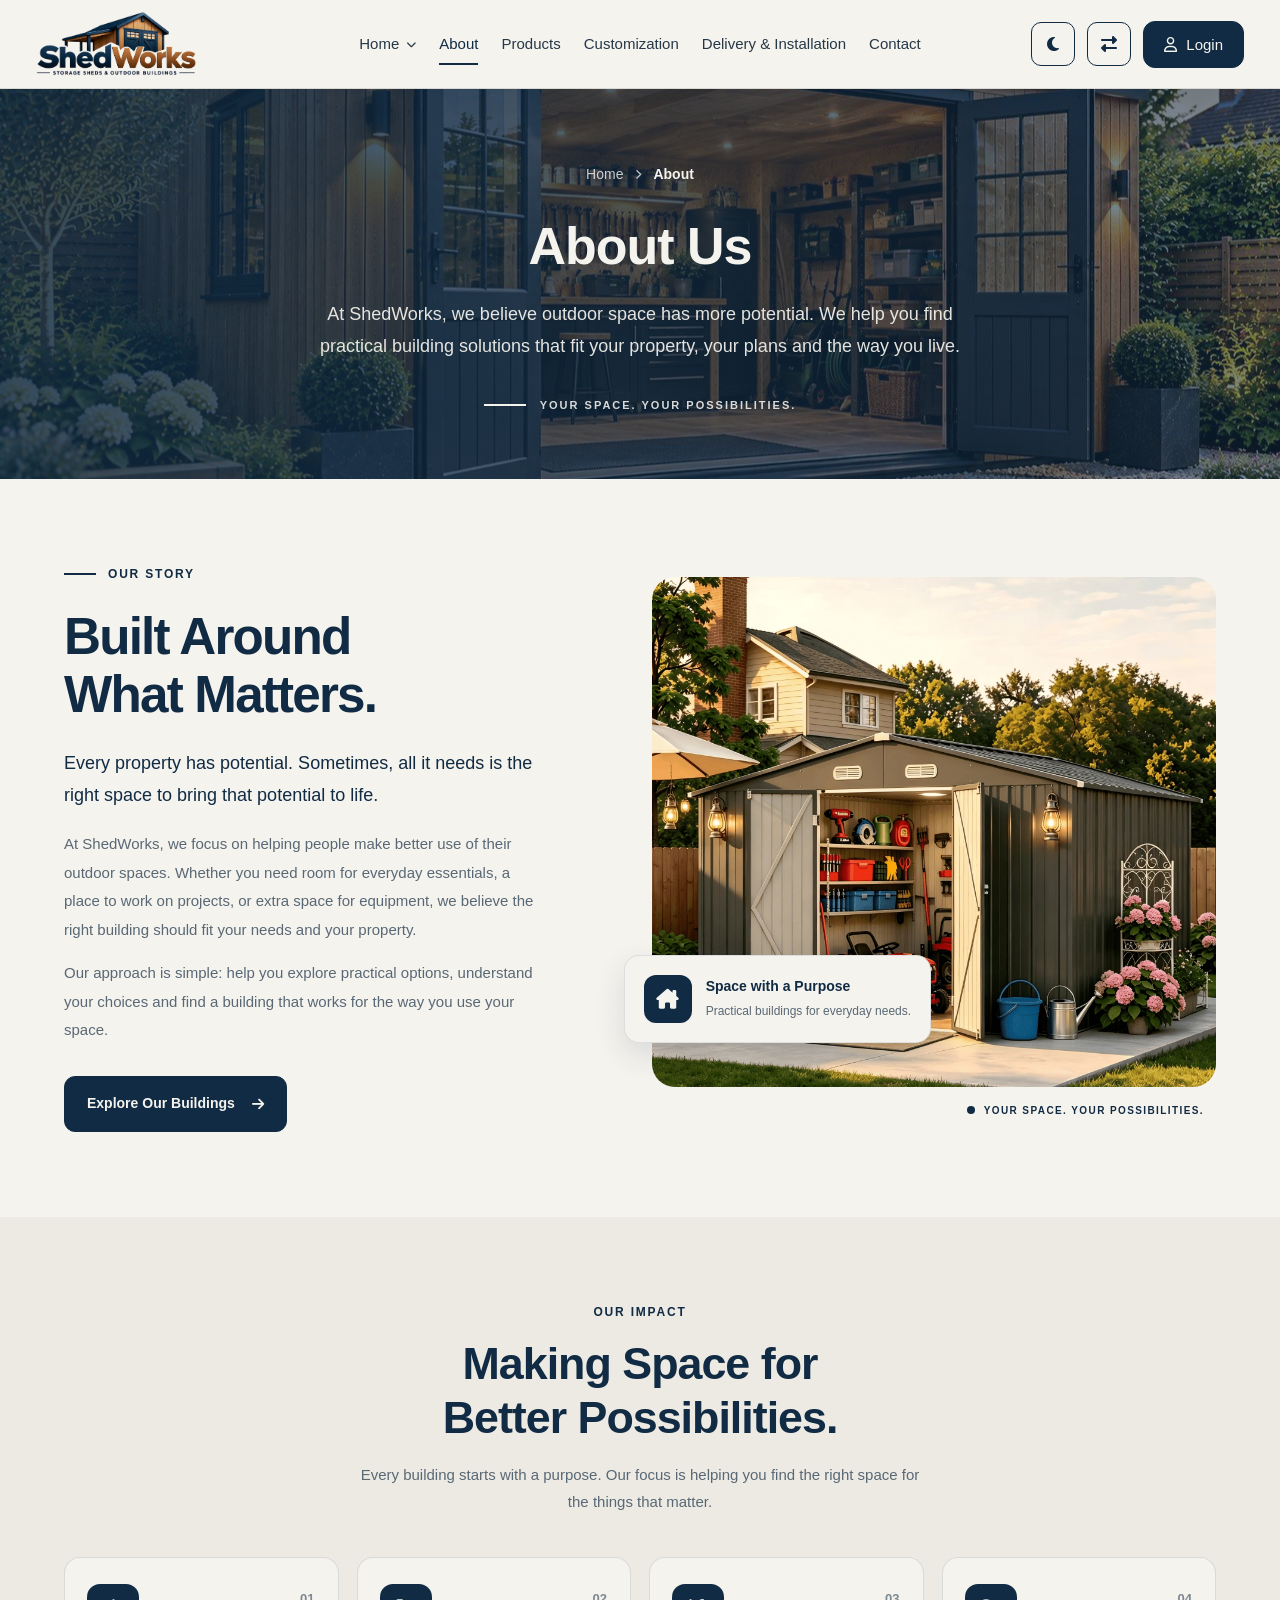
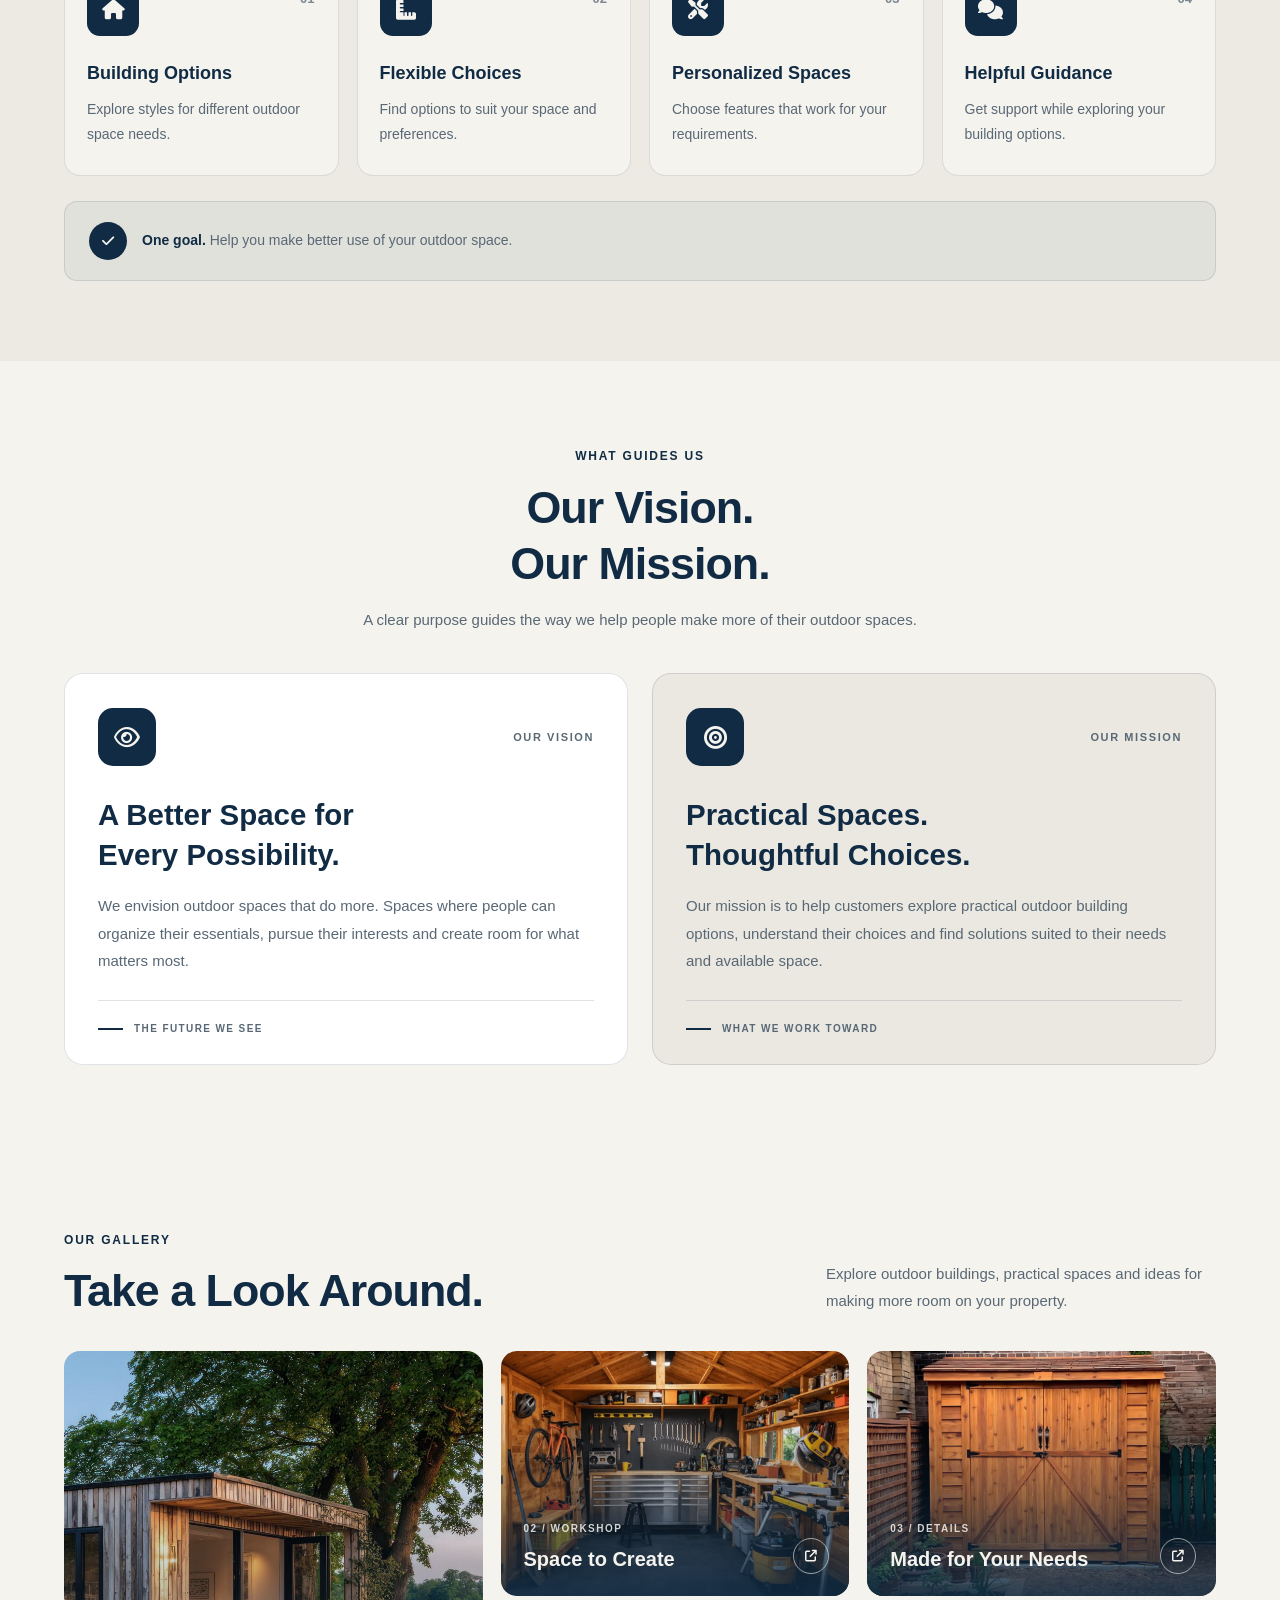
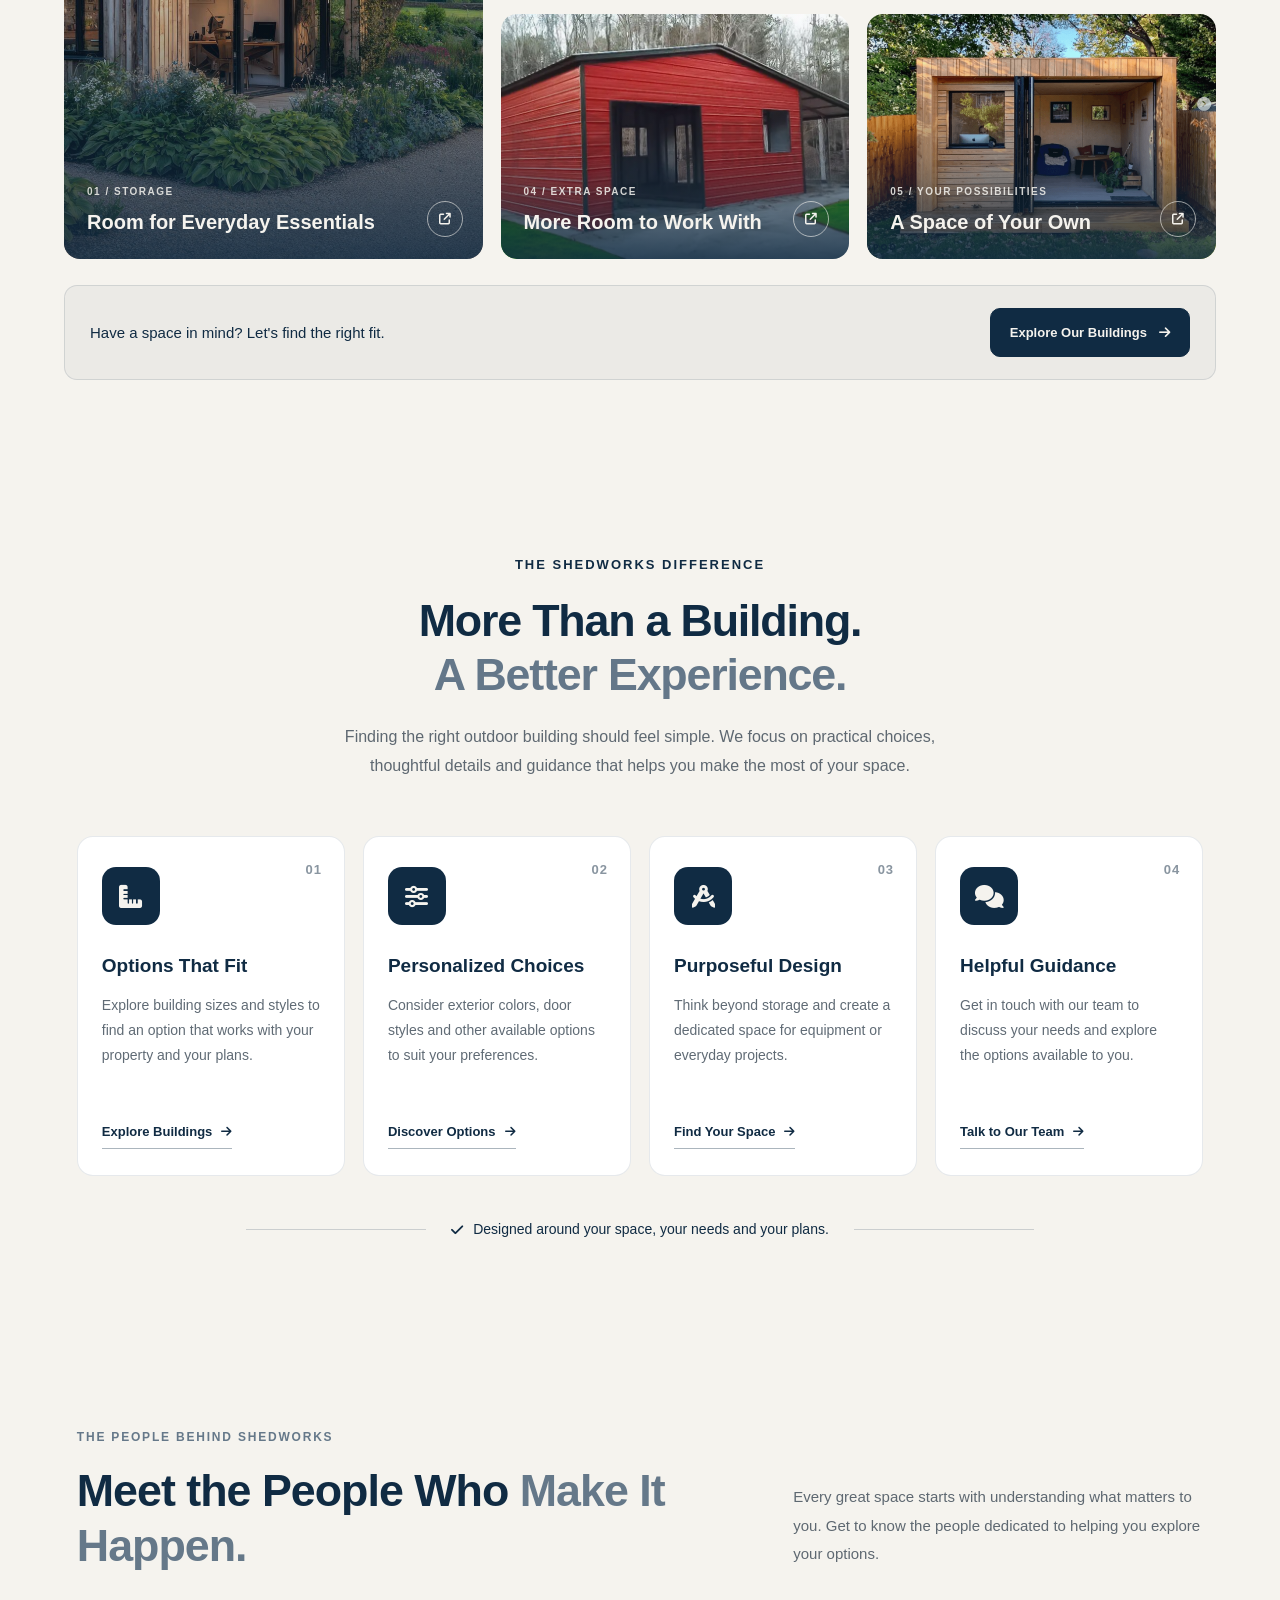
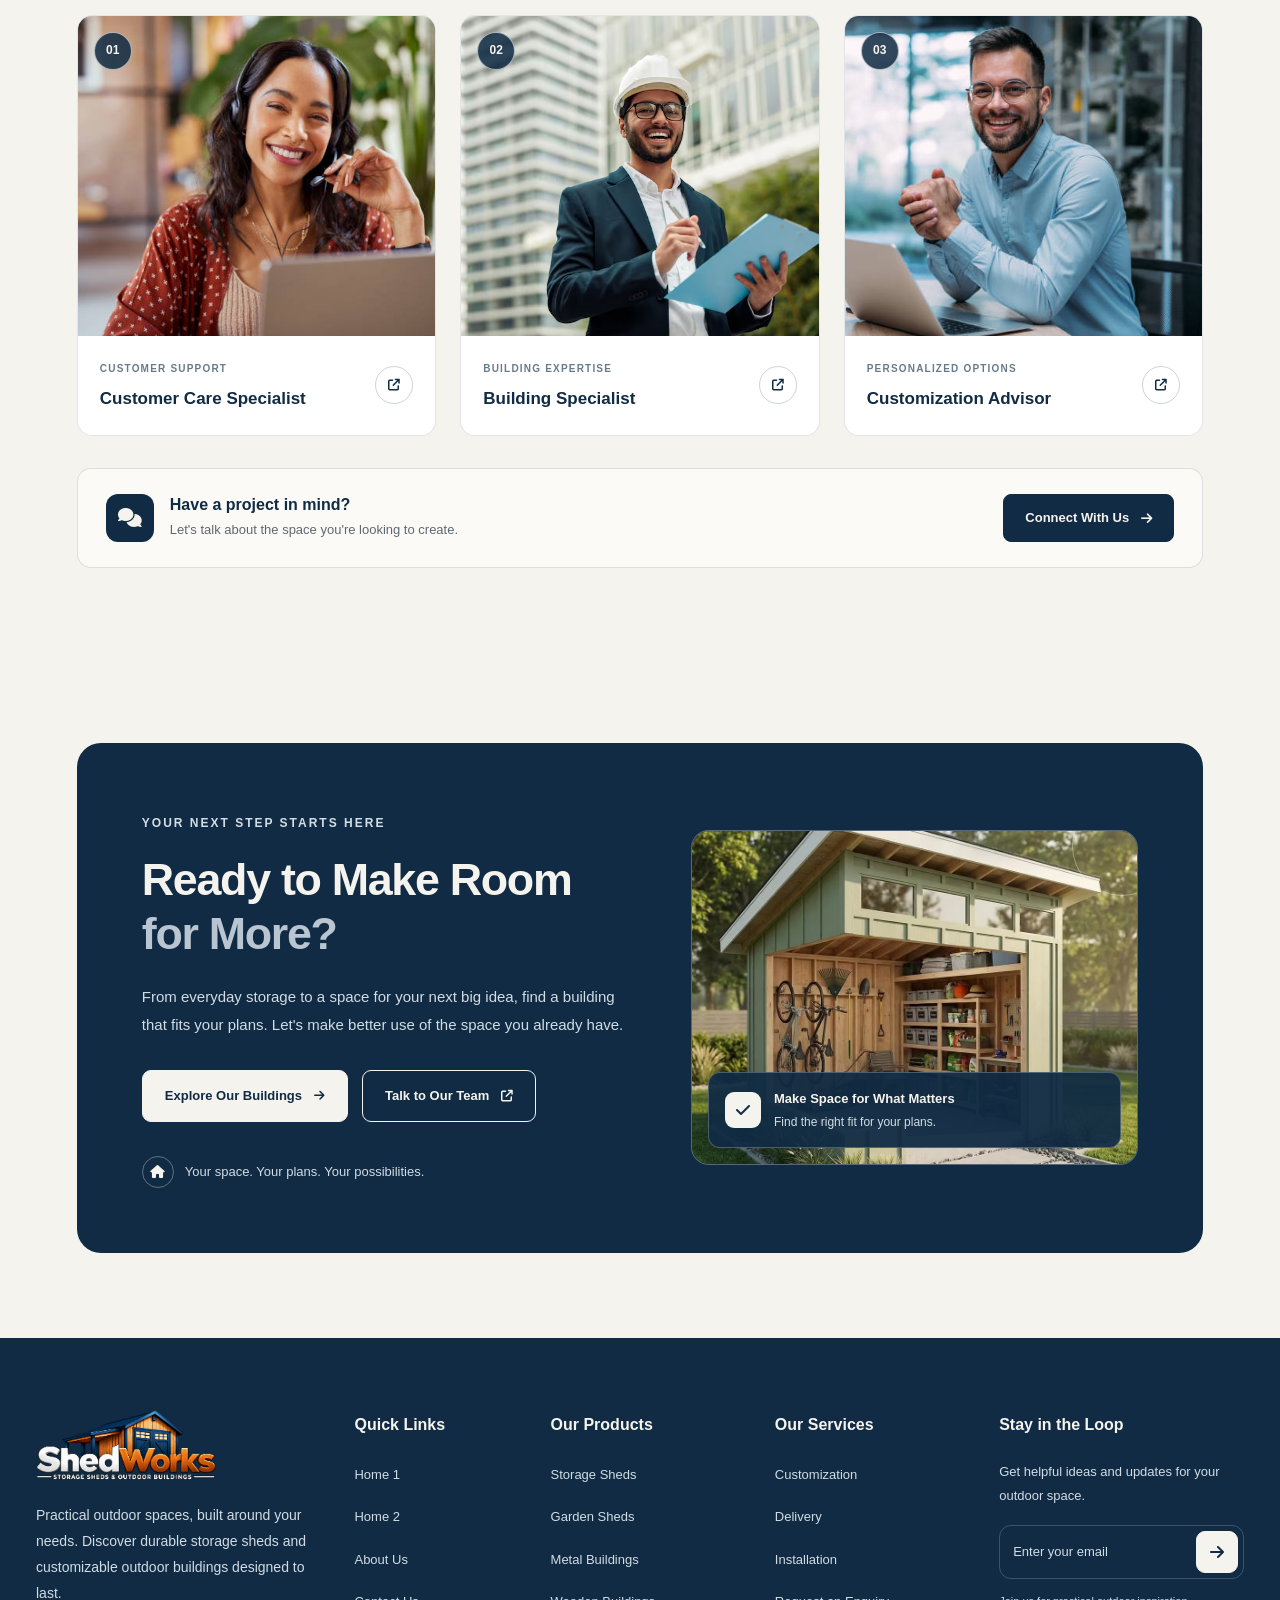
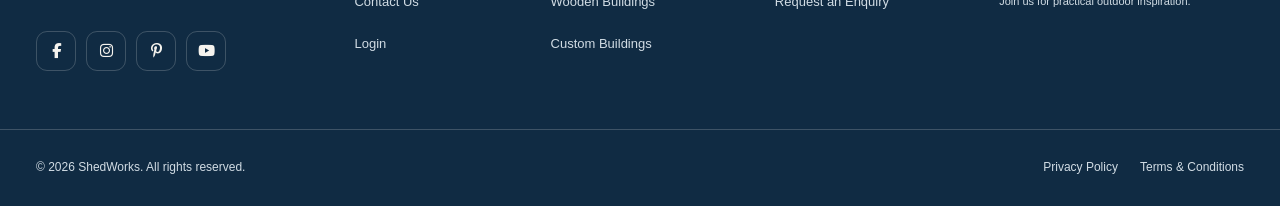
==== commit 72284e7d: "Add files via upload" ====
--- a/about.html
+++ b/about.html
@@ -170,7 +170,7 @@
                 </h1>
 
                 <p class="sw-pagehero-description">
-                    At ShedWorks, we believe every outdoor space has more potential. We help you find practical building
+                    At ShedWorks, we believe outdoor space has more potential. We help you find practical building
                     solutions that fit your property, your plans and the way you live.
                 </p>
 
--- a/css/style.css
+++ b/css/style.css
@@ -6039,7 +6039,7 @@
 .sw2-why-benefit-content p {
     margin: 0;
     color: #586572;
-    font-size: 12px;
+    font-size: 13px;
     font-weight: 400;
     line-height: 1.7;
 }
@@ -31892,4 +31892,331 @@
     background-color: #F5F3EE !important;
     box-shadow: 0 0 0 3px rgba(245, 243, 238, 0.16) !important;
     opacity: 1 !important;
+}
+
+
+/* iPad Mini — Center the About Team heading */
+@media (min-width: 600px) and (max-width: 850px) {
+    .sw-about-team .sw-about-team-header {
+        display: flex !important;
+        flex-direction: column !important;
+        align-items: center !important;
+        justify-content: center !important;
+        gap: 16px !important;
+        text-align: center !important;
+        width: 100% !important;
+    }
+
+    .sw-about-team .sw-about-team-header>div {
+        width: 100% !important;
+        max-width: 100% !important;
+        margin-inline: auto !important;
+        text-align: center !important;
+    }
+
+    .sw-about-team .sw-about-team-eyebrow {
+        display: block !important;
+        width: 100% !important;
+        text-align: center !important;
+    }
+
+    .sw-about-team .sw-about-team-header h2 {
+        width: 100% !important;
+        margin-inline: auto !important;
+        text-align: center !important;
+    }
+
+    .sw-about-team .sw-about-team-header>p {
+        width: 100% !important;
+        max-width: 560px !important;
+        margin: 0 auto !important;
+        text-align: center !important;
+    }
+}
+
+
+/* =========================================
+   iPad Mini — Delivery Section Center Alignment
+========================================= */
+@media (min-width: 600px) and (max-width: 850px) {
+
+    /* Section heading */
+    .sw-delivery-section .sw-delivery-header {
+        display: flex !important;
+        flex-direction: column !important;
+        align-items: center !important;
+        text-align: center !important;
+        gap: 18px !important;
+    }
+
+    .sw-delivery-section .sw-delivery-heading-content,
+    .sw-delivery-section .sw-delivery-intro {
+        width: 100% !important;
+        max-width: 100% !important;
+        margin-inline: auto !important;
+        text-align: center !important;
+    }
+
+    .sw-delivery-section .sw-delivery-heading,
+    .sw-delivery-section .sw-delivery-heading span,
+    .sw-delivery-section .sw-delivery-intro p {
+        width: 100% !important;
+        text-align: center !important;
+    }
+
+    .sw-delivery-section .sw-delivery-text-link {
+        display: inline-flex !important;
+        align-items: center !important;
+        justify-content: center !important;
+        margin-inline: auto !important;
+    }
+
+    /* Bottom CTA card */
+    .sw-delivery-section .sw-delivery-bottom {
+        display: flex !important;
+        flex-direction: column !important;
+        align-items: center !important;
+        justify-content: center !important;
+        gap: 16px !important;
+        text-align: center !important;
+    }
+
+    .sw-delivery-section .sw-delivery-bottom-text {
+        display: flex !important;
+        flex-direction: column !important;
+        align-items: center !important;
+        justify-content: center !important;
+        width: 100% !important;
+        text-align: center !important;
+    }
+
+    .sw-delivery-section .sw-delivery-bottom-text>div {
+        width: 100% !important;
+        text-align: center !important;
+    }
+
+    .sw-delivery-section .sw-delivery-bottom-text h3,
+    .sw-delivery-section .sw-delivery-bottom-text p {
+        width: 100% !important;
+        text-align: center !important;
+    }
+
+    .sw-delivery-section .sw-delivery-button {
+        display: inline-flex !important;
+        align-items: center !important;
+        justify-content: center !important;
+        align-self: center !important;
+        margin-inline: auto !important;
+    }
+}
+
+
+/* =========================================
+   iPad Mini — Feature Image Bottom Content
+========================================= */
+@media (min-width: 600px) and (max-width: 850px) {
+
+    .sw2-space-feature-bottom {
+        left: 20px !important;
+        right: 20px !important;
+        bottom: 22px !important;
+        padding: 0 !important;
+        align-items: flex-end !important;
+        justify-content: space-between !important;
+        gap: 12px !important;
+    }
+
+    .sw2-space-feature-bottom>div {
+        max-width: 75% !important;
+        min-width: 0 !important;
+        margin: 0 !important;
+        text-align: left !important;
+    }
+
+    .sw2-space-feature-kicker,
+    .sw2-space-feature-bottom h3,
+    .sw2-space-feature-bottom p {
+        text-align: left !important;
+    }
+
+    .sw2-space-feature-bottom h3 {
+        margin-bottom: 8px !important;
+    }
+
+    .sw2-space-feature-bottom p {
+        max-width: 100% !important;
+        margin: 0 !important;
+    }
+
+    .sw2-space-feature-arrow {
+        flex-shrink: 0 !important;
+        margin: 0 0 2px !important;
+    }
+}
+
+
+/* =========================================
+   iPad Mini — Center Third Purpose Card
+========================================= */
+@media (min-width: 600px) and (max-width: 850px) {
+
+    .sw2-space-options {
+        grid-template-columns: repeat(2, minmax(0, 1fr)) !important;
+        justify-content: center;
+        align-items: stretch;
+        gap: 14px !important;
+    }
+
+    .sw2-space-option:last-child {
+        display: flex !important;
+        flex-direction: column !important;
+        grid-column: 1 / -1 !important;
+
+        width: calc(50% - 7px) !important;
+        justify-self: center !important;
+        min-width: 0;
+    }
+
+    .sw2-space-option:last-child .sw2-space-option-image {
+        width: 100% !important;
+        height: 185px !important;
+        min-height: 0 !important;
+    }
+
+    .sw2-space-option:last-child .sw2-space-option-content {
+        width: 100% !important;
+        padding: 18px 15px !important;
+    }
+}
+
+
+/* =========================================
+   SHEDWORKS HOME 2
+   iPad Mini — Fix Third Purpose Card
+========================================= */
+
+@media screen and (min-width: 601px) and (max-width: 768px) {
+
+    .sw2-use-grid {
+        display: grid !important;
+        grid-template-columns: repeat(2, minmax(0, 1fr)) !important;
+        gap: 16px !important;
+        align-items: stretch !important;
+        justify-items: stretch !important;
+    }
+
+    /* Third card: same layout as the first two */
+    .sw2-use-grid>.sw2-use-card:last-child {
+        display: flex !important;
+        flex-direction: column !important;
+
+        grid-column: 1 / -1 !important;
+        justify-self: center !important;
+
+        width: calc((100% - 16px) / 2) !important;
+        max-width: none !important;
+        min-width: 0 !important;
+        height: 100% !important;
+        margin: 0 !important;
+        overflow: hidden !important;
+    }
+
+    /* Image full width at the top */
+    .sw2-use-grid>.sw2-use-card:last-child .sw2-use-card-image {
+        display: block !important;
+        width: 100% !important;
+        height: 185px !important;
+        min-height: 185px !important;
+        flex: 0 0 185px !important;
+        overflow: hidden !important;
+    }
+
+    .sw2-use-grid>.sw2-use-card:last-child .sw2-use-card-image img {
+        display: block !important;
+        width: 100% !important;
+        height: 100% !important;
+        object-fit: cover !important;
+        object-position: center !important;
+    }
+
+    /* Content below the image */
+    .sw2-use-grid>.sw2-use-card:last-child .sw2-use-card-content {
+        display: flex !important;
+        flex-direction: column !important;
+        width: 100% !important;
+        min-width: 0 !important;
+        flex: 1 1 auto !important;
+        padding: 18px 15px !important;
+        box-sizing: border-box !important;
+    }
+
+    .sw2-use-grid>.sw2-use-card:last-child .sw2-use-card-content h3,
+    .sw2-use-grid>.sw2-use-card:last-child .sw2-use-card-content p {
+        max-width: 100% !important;
+        overflow-wrap: break-word !important;
+    }
+}
+
+
+/* =========================================
+   HOME 2 — iPad Mini
+   Center "One Building. More Possibilities."
+========================================= */
+
+@media screen and (min-width: 601px) and (max-width: 768px) {
+
+    .sw2-use-section .sw2-use-header {
+        display: flex !important;
+        flex-direction: column !important;
+        align-items: center !important;
+        justify-content: center !important;
+        text-align: center !important;
+        gap: 18px !important;
+    }
+
+    .sw2-use-section .sw2-use-heading-content {
+        width: 100% !important;
+        max-width: 100% !important;
+        display: flex !important;
+        flex-direction: column !important;
+        align-items: center !important;
+        text-align: center !important;
+        margin-inline: auto !important;
+    }
+
+    .sw2-use-section .sw2-use-eyebrow {
+        justify-content: center !important;
+        text-align: center !important;
+        margin-inline: auto !important;
+    }
+
+    .sw2-use-section .sw2-use-title {
+        width: 100% !important;
+        text-align: center !important;
+        margin-inline: auto !important;
+    }
+
+    .sw2-use-section .sw2-use-heading-side {
+        width: 100% !important;
+        max-width: 540px !important;
+        display: flex !important;
+        flex-direction: column !important;
+        align-items: center !important;
+        text-align: center !important;
+        margin-inline: auto !important;
+    }
+
+    .sw2-use-section .sw2-use-heading-side p {
+        width: 100% !important;
+        max-width: 540px !important;
+        text-align: center !important;
+        margin-inline: auto !important;
+    }
+
+    .sw2-use-section .sw2-use-all-link {
+        align-self: center !important;
+        justify-content: center !important;
+        margin-inline: auto !important;
+        text-align: center !important;
+    }
 }
